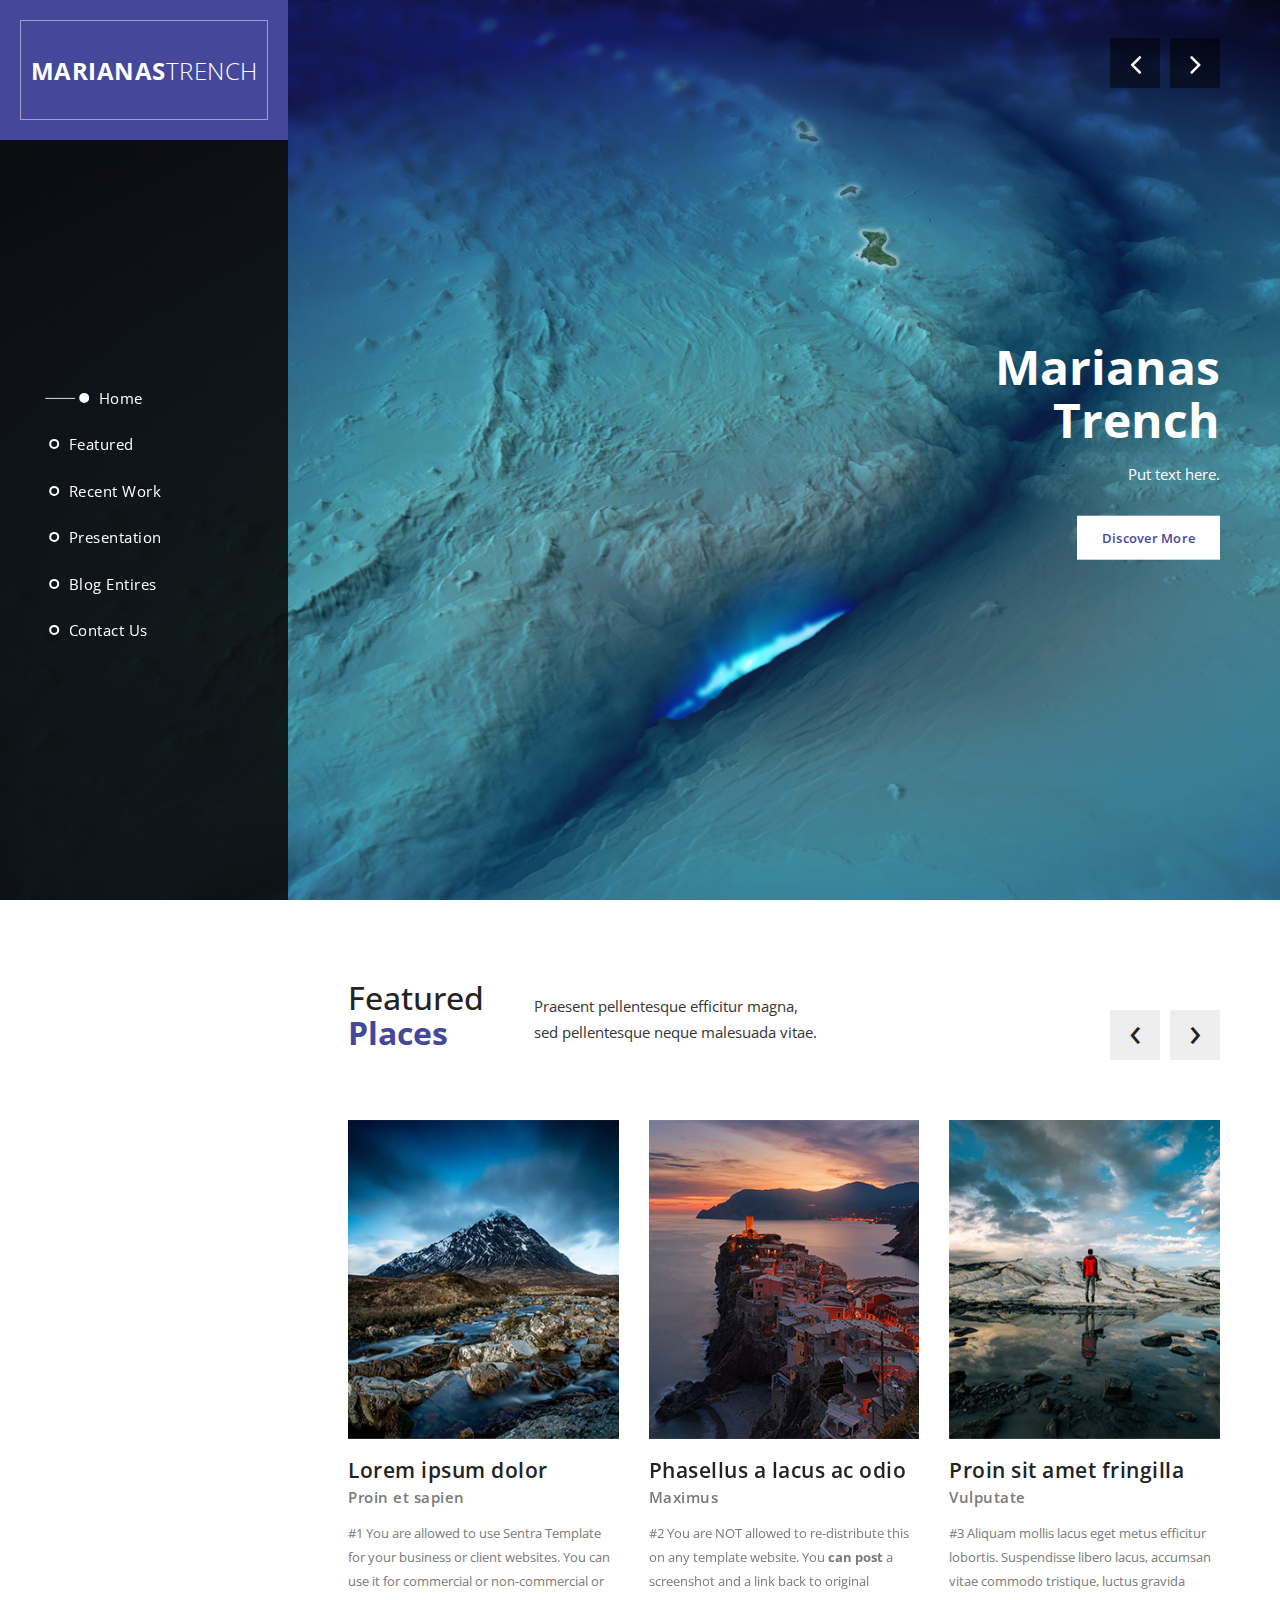
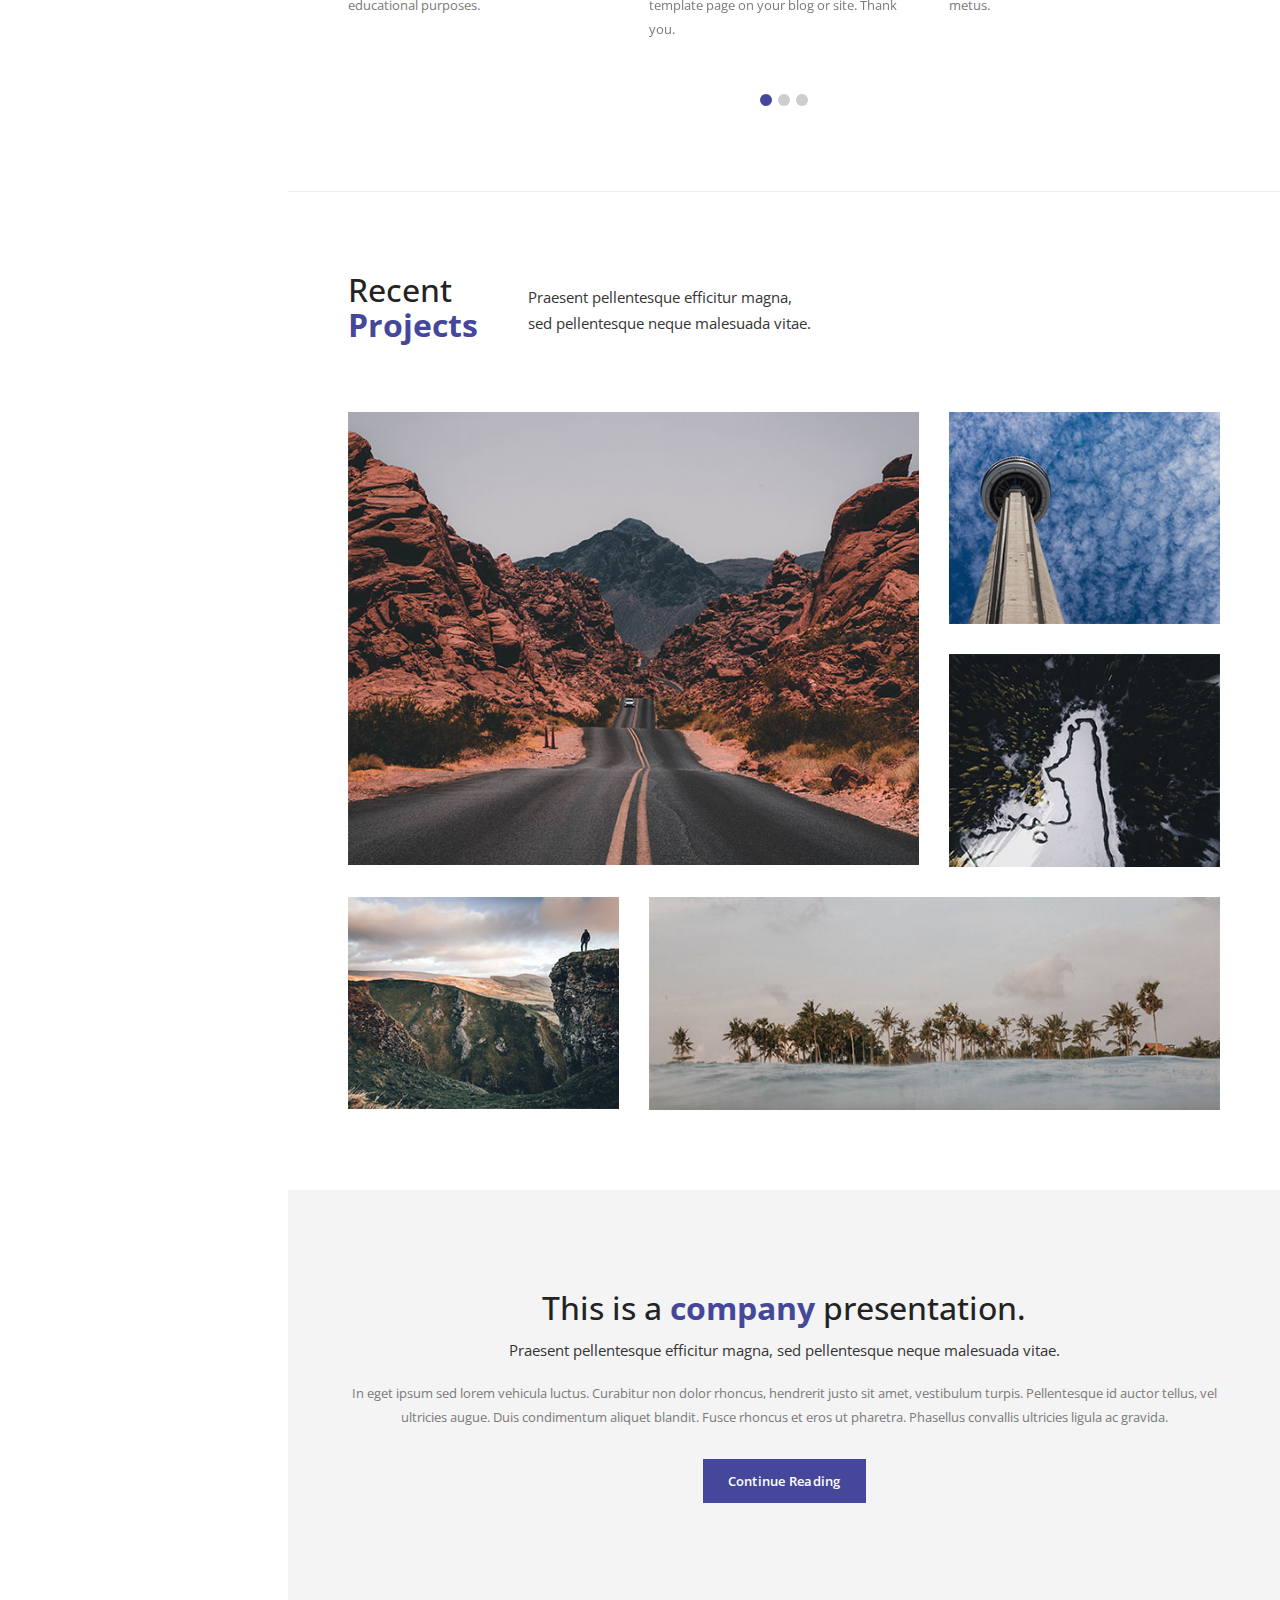
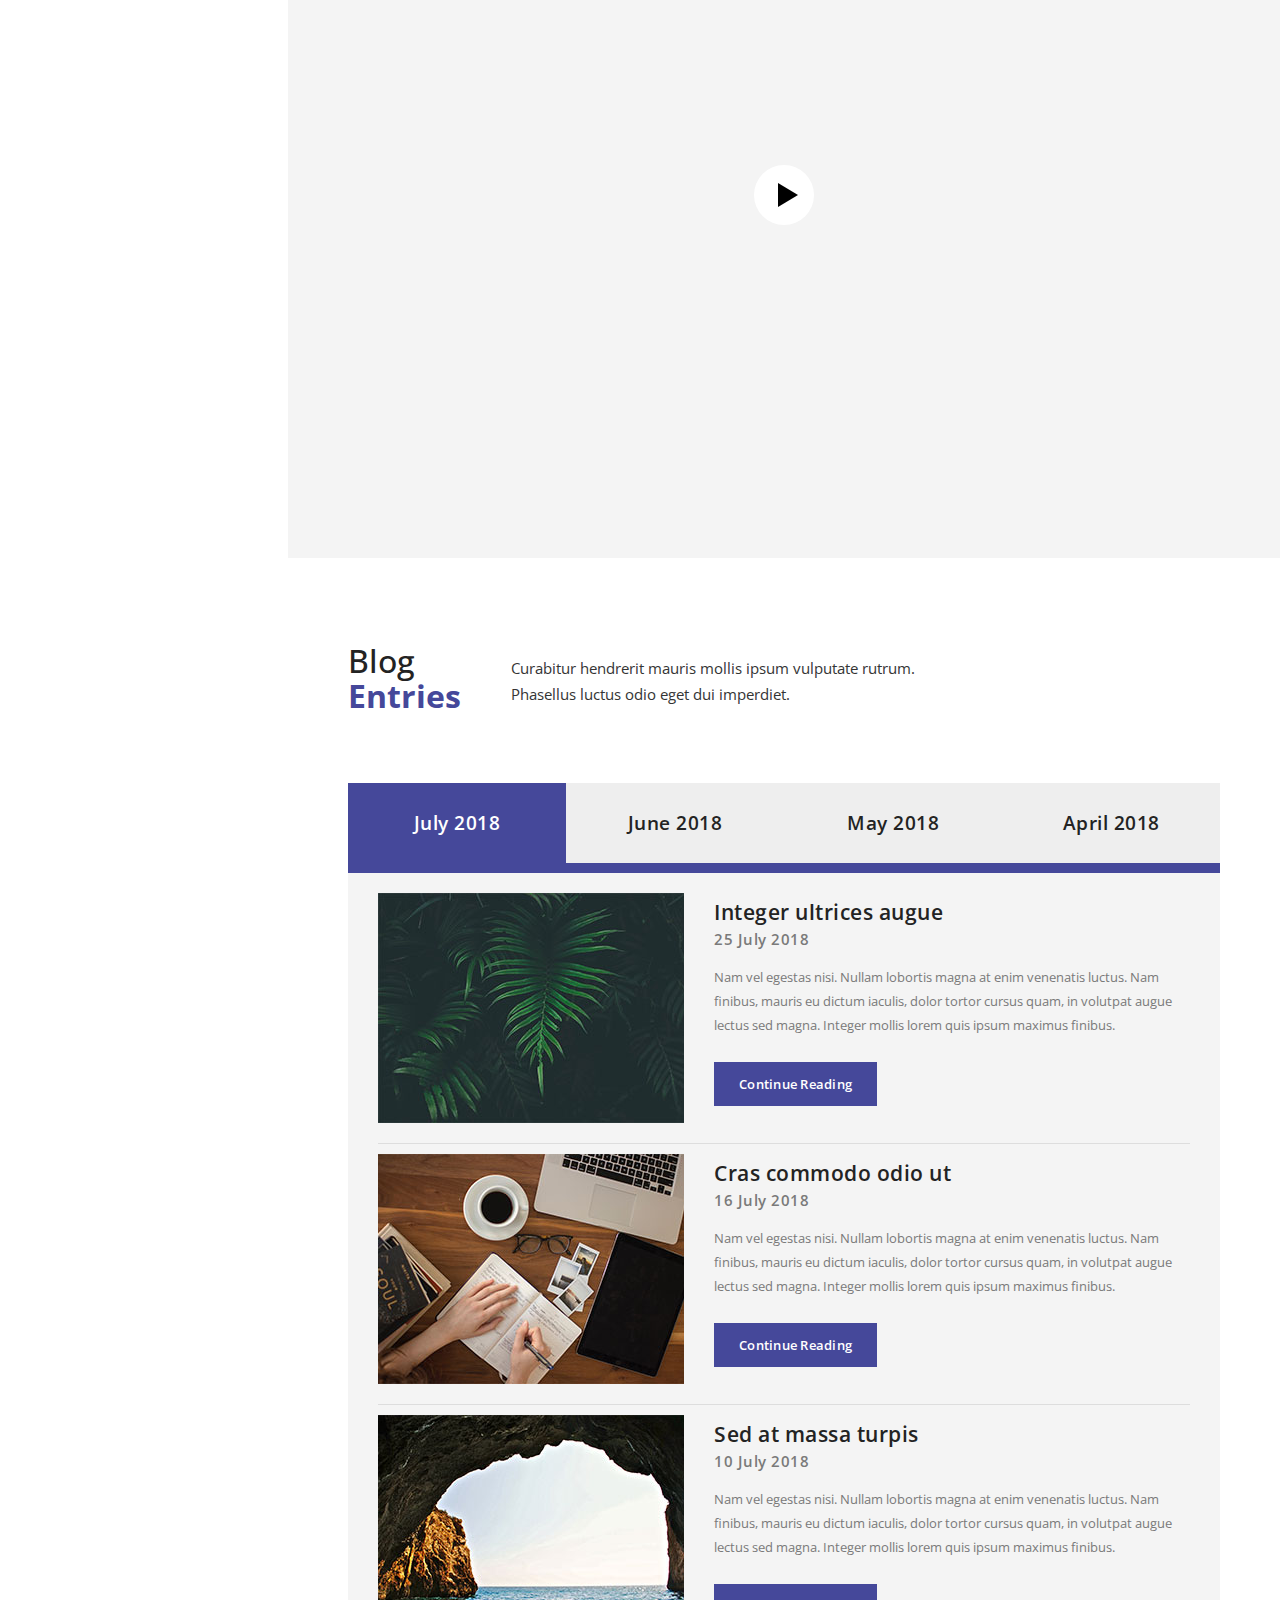
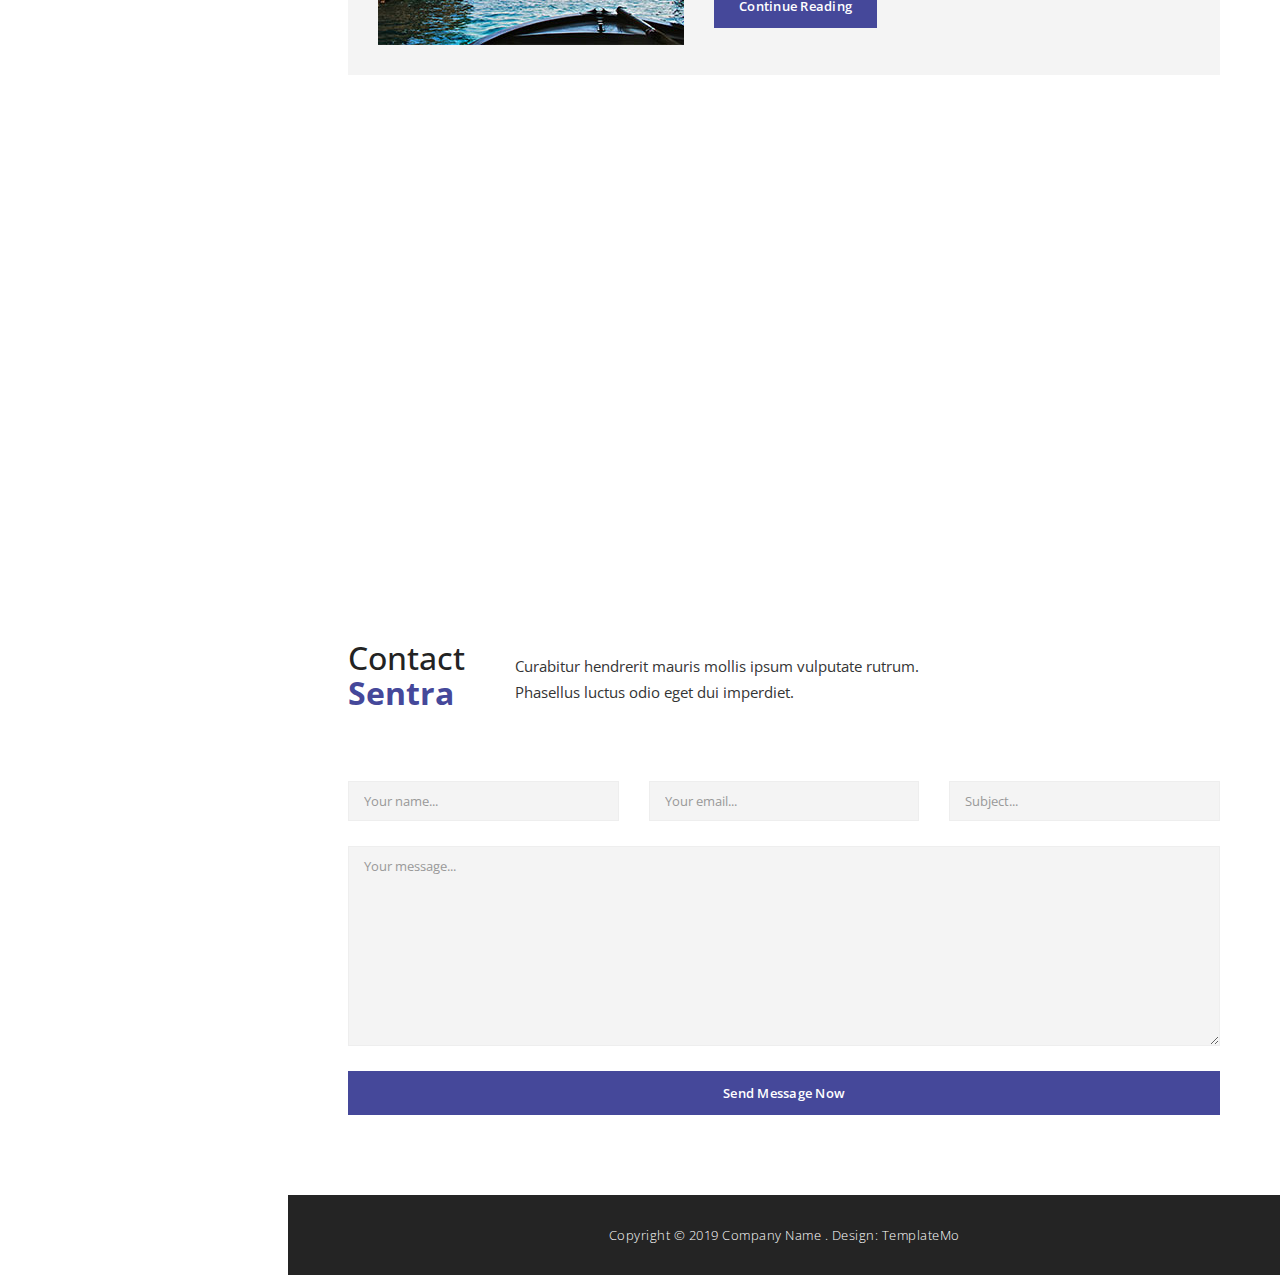
==== index.html @ 4434ff0a "remove social icons" ====
<!DOCTYPE html>
<html>
    <head>
        <meta charset="utf-8">
        <meta http-equiv="X-UA-Compatible" content="IE=edge,chrome=1">
        <title>Marianas Trench</title>
        
<!-- 

Sentra Template

https://templatemo.com/tm-518-sentra

-->
        <meta name="description" content="">
        <meta name="viewport" content="width=device-width, initial-scale=1">
        <link rel="apple-touch-icon" href="apple-touch-icon.png">

        <link rel="stylesheet" href="css/bootstrap.min.css">
        <link rel="stylesheet" href="css/bootstrap-theme.min.css">
        <link rel="stylesheet" href="css/fontAwesome.css">
        <link rel="stylesheet" href="css/light-box.css">
        <link rel="stylesheet" href="css/owl-carousel.css">
        <link rel="stylesheet" href="css/templatemo-style.css">

        <link href="https://fonts.googleapis.com/css?family=Open+Sans:300,400,600,700,800" rel="stylesheet">

        <script src="js/vendor/modernizr-2.8.3-respond-1.4.2.min.js"></script>
    </head>

<body>



        <header class="nav-down responsive-nav hidden-lg hidden-md">
            <button type="button" id="nav-toggle" class="navbar-toggle" data-toggle="collapse" data-target="#main-nav">
                <span class="sr-only">Toggle navigation</span>
                <span class="icon-bar"></span>
                <span class="icon-bar"></span>
                <span class="icon-bar"></span>
            </button>
            <!--/.navbar-header-->
            <div id="main-nav" class="collapse navbar-collapse">
                <nav>
                    <ul class="nav navbar-nav">
                        <li><a href="#top">Home</a></li>
                        <!-- <li><a href="#featured">Featured</a></li>
                        <li><a href="#projects">Recent Projects</a></li>
                        <li><a href="#video">Presentation</a></li>
                        <li><a href="#blog">Blog Entries</a></li>
                        <li><a href="#contact">Contact Us</a></li> -->
                    </ul>
                </nav>
            </div>
        </header>

        <div class="sidebar-navigation hidde-sm hidden-xs">
            <div class="logo">
                <a href="#">Marianas<em>Trench</em></a>
            </div>
            <nav>
                <ul>
                    <li>
                        <a href="#top">
                            <span class="rect"></span>
                            <span class="circle"></span>
                            Home
                        </a>
                    </li>
                    <li>
                        <a href="#featured">
                            <span class="rect"></span>
                            <span class="circle"></span>
                            Featured
                        </a>
                    </li>
                    <li>
                        <a href="#projects">
                            <span class="rect"></span>
                            <span class="circle"></span>
                            Recent Work
                        </a>
                    </li>
                    <li>
                        <a href="#video">
                            <span class="rect"></span>
                            <span class="circle"></span>
                            Presentation
                        </a>
                    </li>
                    <li>
                        <a href="#blog">
                            <span class="rect"></span>
                            <span class="circle"></span>
                            Blog Entires
                        </a>
                    </li>
                    <li>
                        <a href="#contact">
                            <span class="rect"></span>
                            <span class="circle"></span>
                            Contact Us
                        </a>
                    </li>
                </ul>
            </nav>
            <!--<ul class="social-icons">
                <li><a href="#"><i class="fa fa-facebook"></i></a></li>
                <li><a href="#"><i class="fa fa-twitter"></i></a></li>
                <li><a href="#"><i class="fa fa-linkedin"></i></a></li>
                <li><a href="#"><i class="fa fa-rss"></i></a></li>
                <li><a href="#"><i class="fa fa-behance"></i></a></li>
            </ul>-->
        </div>

        <div class="slider">
            <div class="Modern-Slider content-section" id="top">
                <!-- Item -->
                <div class="item item-1">
                    <div class="img-fill">
                    <div class="image"></div>
                    <div class="info">
                        <div>
                          <h1>Marianas<br>Trench</h1>
                          <p>Put text here.</p>
                          <div class="white-button button">
                              <a href="#featured">Discover More</a>
                          </div>
                        </div>
                        </div>
                    </div>
                </div>
                <!-- // Item -->
                <!-- Item -->
                <div class="item item-2">
                    <div class="img-fill">
                        <div class="image"></div>
                        <div class="info">
                        <div>
                            <h1>Marianas<br>Trench</h1>
                            <p>Put text here.</p>
                          
                          <div class="white-button button">
                              <a href="#featured">Discover More</a>
                          </div>
                        </div>
                        </div>
                    </div>
                </div>
                <!-- // Item -->
                <!-- Item -->
                <div class="item item-3">
                    <div class="img-fill">
                        <div class="image"></div>
                        <div class="info">
                        <div>
                          <h1>Suspendisse suscipit<br>nulla sed</h1>
                          <p>Vestibulum ante ipsum primis in faucibus orci luctus et ultrices <br>posuere cubilia Curae; Sed at massa turpis.</p>
                          
                          <div class="white-button button">
                              <a href="#featured">Learn More</a>
                          </div>
                        </div>
                        </div>
                    </div>
                </div>
                <!-- // Item -->
            </div>
        </div>


        <div class="page-content">
            <section id="featured" class="content-section">
                <div class="section-heading">
                    <h1>Featured<br><em>Places</em></h1>
                    <p>Praesent pellentesque efficitur magna, 
                    <br>sed pellentesque neque malesuada vitae.</p>
                </div>
                <div class="section-content">
                    <div class="owl-carousel owl-theme">
                        <div class="item">
                            <div class="image">
                                <img src="img/featured_1.jpg" alt="">
                                <div class="featured-button button">
                                    <a href="#projects">Continue Reading</a>
                                </div>
                            </div>
                            <div class="text-content">
                                <h4>Lorem ipsum dolor</h4>
                                <span>Proin et sapien</span>
                                <p>#1 You are allowed to use Sentra Template for your business or client websites. You can use it for commercial or non-commercial or educational purposes.</p>
                            </div>
                        </div>
                        <div class="item">
                            <div class="image">
                                <img src="img/featured_2.jpg" alt="">
                                <div class="featured-button button">
                                    <a href="#projects">Continue Reading</a>
                                </div>
                            </div>
                            <div class="text-content">
                                <h4>Phasellus a lacus ac odio</h4>
                                <span>Maximus</span>
                                <p>#2 You are NOT allowed to re-distribute this on any template website. You <strong>can post</strong> a screenshot and a link back to original template page on your blog or site. Thank you.</p>
                            </div>
                        </div>
                        <div class="item">
                            <div class="image">
                                <img src="img/featured_3.jpg" alt="">
                                <div class="featured-button button">
                                    <a href="#projects">Continue Reading</a>
                                </div>
                            </div>
                            <div class="text-content">
                                <h4>Proin sit amet fringilla</h4>
                                <span>Vulputate</span>
                                <p>#3 Aliquam mollis lacus eget metus efficitur lobortis. Suspendisse libero lacus, accumsan vitae commodo tristique, luctus gravida metus.</p>
                            </div>
                        </div>
                        <div class="item">
                            <div class="image">
                                <img src="img/featured_2.jpg" alt="">
                                <div class="featured-button button">
                                    <a href="#projects">Continue Reading</a>
                                </div>
                            </div>
                            <div class="text-content">
                                <h4>In volutpat augue lectus</h4>
                                <span>Elementum</span>
                                <p>#4 Aliquam mollis lacus eget metus efficitur lobortis. Suspendisse libero lacus, accumsan vitae commodo tristique, luctus gravida metus.</p>
                            </div>
                        </div>
                        <div class="item">
                            <div class="image">
                                <img src="img/featured_1.jpg" alt="">
                                <div class="featured-button button">
                                    <a href="#projects">Continue Reading</a>
                                </div>
                            </div>
                            <div class="text-content">
                                <h4>Cras commodo odio</h4>
                                <span>Aliquam</span>
                                <p>#5 Mauris lacinia pretium libero, ut tincidunt lacus molestie ornare. Phasellus a facilisis erat. Praesent eleifend nibh mauris, quis sodales lorem convallis pulvinar.</p>
                            </div>
                        </div>
                        <div class="item">
                            <div class="image">
                                <img src="img/featured_3.jpg" alt="">
                                <div class="featured-button button">
                                    <a href="#projects">Continue Reading</a>
                                </div>
                            </div>
                            <div class="text-content">
                                <h4>Sed at massa turpis</h4>
                                <span>Curabitur</span>
                                <p>#6 Vestibulum tincidunt ornare ligula vel molestie. Curabitur hendrerit mauris mollis ipsum vulputate rutrum. Phasellus luctus odio eget dui imperdiet.</p>
                            </div>
                        </div>
                        <div class="item">
                            <div class="image">
                                <img src="img/featured_2.jpg" alt="">
                                <div class="featured-button button">
                                    <a href="#projects">Continue Reading</a>
                                </div>
                            </div>
                            <div class="text-content">
                                <h4>Aliquam mollis lacus</h4>
                                <span>Suspendisse</span>
                                <p>#7 Suspendisse suscipit nulla sed nisl fermentum, auctor suscipit nunc rhoncus. Proin faucibus metus diam, nec hendrerit purus pharetra in.</p>
                            </div>
                        </div>
                        <div class="item">
                            <div class="image">
                                <img src="img/featured_1.jpg" alt="">
                                <div class="featured-button button">
                                    <a href="#projects">Continue Reading</a>
                                </div>
                            </div>
                            <div class="text-content">
                                <h4>Mauris lacinia pretium</h4>
                                <span>Vestibulum</span>
                                <p>#8 Suspendisse suscipit nulla sed nisl fermentum, auctor suscipit nunc rhoncus. Proin faucibus metus diam, nec hendrerit purus pharetra in.</p>
                            </div>
                        </div>
                        <div class="item">
                            <div class="image">
                                <img src="img/featured_3.jpg" alt="">
                                <div class="featured-button button">
                                    <a href="#projects">Continue Reading</a>
                                </div>
                            </div>
                            <div class="text-content">
                                <h4>Proin sit amet fringilla erat</h4>
                                <span>Convallis</span>
                                <p>#9 Suspendisse suscipit nulla sed nisl fermentum, auctor suscipit nunc rhoncus. Proin faucibus metus diam, nec hendrerit purus pharetra in.</p>
                            </div>
                        </div>
                    </div>
                </div>
            </section>
            <section id="projects" class="content-section">
                <div class="section-heading">
                    <h1>Recent<br><em>Projects</em></h1>
                    <p>Praesent pellentesque efficitur magna, 
                    <br>sed pellentesque neque malesuada vitae.</p>
                </div>
                <div class="section-content">
                    <div class="masonry">
                        <div class="row">
                            <div class="item">
                                <div class="col-md-8">
                                    <a href="img/portfolio_big_1.jpg" data-lightbox="image"><img src="img/portfolio_1.jpg" alt="image 1"></a>
                                </div>
                            </div>
                            <div class="item second-item">
                                <div class="col-md-4">
                                    <a href="img/portfolio_big_2.jpg" data-lightbox="image"><img src="img/portfolio_2.jpg" alt="image 2"></a>
                                </div>
                            </div>
                            <div class="item">
                                <div class="col-md-4">
                                    <a href="img/portfolio_big_3.jpg" data-lightbox="image"><img src="img/portfolio_3.jpg" alt="image 3"></a>
                                </div>
                            </div>
                            <div class="item">
                                <div class="col-md-4">
                                    <a href="img/portfolio_big_4.jpg" data-lightbox="image"><img src="img/portfolio_4.jpg" alt="image 4"></a>
                                </div>
                            </div>
                            <div class="item">
                                <div class="col-md-8">
                                    <a href="img/portfolio_big_5.jpg" data-lightbox="image"><img src="img/portfolio_5.jpg" alt="image 5"></a>
                                </div>
                            </div>
                        </div>
                    </div>
                </div>            
            </section>
            <section id="video" class="content-section">
                <div class="row">
                    <div class="col-md-12">
                        <div class="section-heading">
                            <h1>This is a <em>company</em> presentation.</h1>
                            <p>Praesent pellentesque efficitur magna, sed pellentesque neque malesuada vitae.</p>
                        </div>
                        <div class="text-content">
                            <p>In eget ipsum sed lorem vehicula luctus. Curabitur non dolor rhoncus, hendrerit justo sit amet, vestibulum turpis. Pellentesque id auctor tellus, vel ultricies augue. Duis condimentum aliquet blandit. Fusce rhoncus et eros ut pharetra. Phasellus convallis ultricies ligula ac gravida.</p>
                        </div>
                        <div class="accent-button button">
                            <a href="#blog">Continue Reading</a>
                        </div>
                    </div>
                    <div class="col-md-12">
                        <div class="box-video">
                            <div class="bg-video" style="background-image: url(https://unsplash.imgix.net/photo-1425036458755-dc303a604201?fit=crop&fm=jpg&q=75&w=1000);">
                                <div class="bt-play">Play</div>
                            </div>
                            <div class="video-container">
                                <iframe width="100%" height="520" src="https://www.youtube.com/embed/j-_7Ub-Zkow?rel=0&amp;showinfo=0" frameborder="0" allowfullscreen="allowfullscreen"></iframe>
                            </div>
                        </div>
                    </div>
                </div>
            </section>
            <section id="blog" class="content-section">
                <div class="section-heading">
                    <h1>Blog<br><em>Entries</em></h1>
                    <p>Curabitur hendrerit mauris mollis ipsum vulputate rutrum. 
                    <br>Phasellus luctus odio eget dui imperdiet.</p>
                </div>
                <div class="section-content">
                    <div class="tabs-content">
                        <div class="wrapper">
                            <ul class="tabs clearfix" data-tabgroup="first-tab-group">
                              <li><a href="#tab1" class="active">July 2018</a></li>
                              <li><a href="#tab2">June 2018</a></li>
                              <li><a href="#tab3">May 2018</a></li>
                              <li><a href="#tab4">April 2018</a></li>
                            </ul>
                            <section id="first-tab-group" class="tabgroup">
                                <div id="tab1">
                                    <ul>
                                        <li>
                                            <div class="item">
                                                <img src="img/blog_1.jpg" alt="">
                                                <div class="text-content">
                                                    <h4>Integer ultrices augue</h4>
                                                    <span>25 July 2018</span>
                                                    <p>Nam vel egestas nisi. Nullam lobortis magna at enim venenatis luctus. Nam finibus, mauris eu dictum iaculis, dolor tortor cursus quam, in volutpat augue lectus sed magna. Integer mollis lorem quis ipsum maximus finibus.</p>
                                                    
                                                    <div class="accent-button button">
                                                        <a href="#contact">Continue Reading</a>
                                                    </div>
                                                </div>
                                            </div>
                                        </li>
                                        <li>
                                            <div class="item">
                                                <img src="img/blog_2.jpg" alt="">
                                                <div class="text-content">
                                                    <h4>Cras commodo odio ut</h4>
                                                    <span>16 July 2018</span>
                                                    <p>Nam vel egestas nisi. Nullam lobortis magna at enim venenatis luctus. Nam finibus, mauris eu dictum iaculis, dolor tortor cursus quam, in volutpat augue lectus sed magna. Integer mollis lorem quis ipsum maximus finibus.</p>
                                                    
                                                    <div class="accent-button button">
                                                        <a href="#contact">Continue Reading</a>
                                                    </div>
                                                </div>
                                            </div>
                                        </li>
                                        <li>
                                            <div class="item">
                                                <img src="img/blog_3.jpg" alt="">
                                                <div class="text-content">
                                                    <h4>Sed at massa turpis</h4>
                                                    <span>10 July 2018</span>
                                                    <p>Nam vel egestas nisi. Nullam lobortis magna at enim venenatis luctus. Nam finibus, mauris eu dictum iaculis, dolor tortor cursus quam, in volutpat augue lectus sed magna. Integer mollis lorem quis ipsum maximus finibus.</p>
                                                    
                                                    <div class="accent-button button">
                                                        <a href="#contact">Continue Reading</a>
                                                    </div>
                                                </div>
                                            </div>
                                        </li>
                                    </ul>
                                </div>
                                <div id="tab2">
                                    <ul>
                                        <li>
                                            <div class="item">
                                                <img src="img/blog_3.jpg" alt="">
                                                <div class="text-content">
                                                    <h4>Sed at massa turpis</h4>
                                                    <span>30 June 2018</span>
                                                    <p>Nam vel egestas nisi. Nullam lobortis magna at enim venenatis luctus. Nam finibus, mauris eu dictum iaculis, dolor tortor cursus quam, in volutpat augue lectus sed magna. Integer mollis lorem quis ipsum maximus finibus.</p>
                                                    
                                                    <div class="accent-button button">
                                                        <a href="#contact">Continue Reading</a>
                                                    </div>
                                                </div>
                                            </div>
                                        </li>
                                        <li>
                                            <div class="item">
                                                <img src="img/blog_1.jpg" alt="">
                                                <div class="text-content">
                                                    <h4>Lorem ipsum dolor sit</h4>
                                                    <span>24 June 2018</span>
                                                    <p>Nam vel egestas nisi. Nullam lobortis magna at enim venenatis luctus. Nam finibus, mauris eu dictum iaculis, dolor tortor cursus quam, in volutpat augue lectus sed magna. Integer mollis lorem quis ipsum maximus finibus.</p>
                                                    
                                                    <div class="accent-button button">
                                                        <a href="#contact">Continue Reading</a>
                                                    </div>
                                                </div>
                                            </div>
                                        </li>
                                        <li>
                                            <div class="item">
                                                <img src="img/blog_2.jpg" alt="">
                                                <div class="text-content">
                                                    <h4>Cras commodo odio ut</h4>
                                                    <span>12 June 2018</span>
                                                    <p>Nam vel egestas nisi. Nullam lobortis magna at enim venenatis luctus. Nam finibus, mauris eu dictum iaculis, dolor tortor cursus quam, in volutpat augue lectus sed magna. Integer mollis lorem quis ipsum maximus finibus.</p>
                                                    
                                                    <div class="accent-button button">
                                                        <a href="#contact">Continue Reading</a>
                                                    </div>
                                                </div>
                                            </div>
                                        </li>
                                    </ul>
                                </div>
                                <div id="tab3">
                                    <ul>
                                        <li>
                                            <div class="item">
                                                <img src="img/blog_2.jpg" alt="">
                                                <div class="text-content">
                                                    <h4>Cras commodo odio ut</h4>
                                                    <span>26 May 2018</span>
                                                    <p>Nam vel egestas nisi. Nullam lobortis magna at enim venenatis luctus. Nam finibus, mauris eu dictum iaculis, dolor tortor cursus quam, in volutpat augue lectus sed magna. Integer mollis lorem quis ipsum maximus finibus.</p>
                                                    
                                                    <div class="accent-button button">
                                                        <a href="#contact">Continue Reading</a>
                                                    </div>
                                                </div>
                                            </div>
                                        </li>
                                        <li>
                                            <div class="item">
                                                <img src="img/blog_1.jpg" alt="">
                                                <div class="text-content">
                                                    <h4>Lorem ipsum dolor sit</h4>
                                                    <span>22 May 2018</span>
                                                    <p>Nam vel egestas nisi. Nullam lobortis magna at enim venenatis luctus. Nam finibus, mauris eu dictum iaculis, dolor tortor cursus quam, in volutpat augue lectus sed magna. Integer mollis lorem quis ipsum maximus finibus.</p>
                                                    
                                                    <div class="accent-button button">
                                                        <a href="#contact">Continue Reading</a>
                                                    </div>
                                                </div>
                                            </div>
                                        </li>
                                        <li>
                                            <div class="item">
                                                <img src="img/blog_3.jpg" alt="">
                                                <div class="text-content">
                                                    <h4>Integer ultrices augue</h4>
                                                    <span>8 May 2018</span>
                                                    <p>Nam vel egestas nisi. Nullam lobortis magna at enim venenatis luctus. Nam finibus, mauris eu dictum iaculis, dolor tortor cursus quam, in volutpat augue lectus sed magna. Integer mollis lorem quis ipsum maximus finibus.</p>
                                                    
                                                    <div class="accent-button button">
                                                        <a href="#contact">Continue Reading</a>
                                                    </div>
                                                </div>
                                            </div>
                                        </li>
                                    </ul>
                                </div>
                                <div id="tab4">
                                    <ul>
                                        <li>
                                            <div class="item">
                                                <img src="img/blog_1.jpg" alt="">
                                                <div class="text-content">
                                                    <h4>Lorem ipsum dolor sit</h4>
                                                    <span>26 April 2018</span>
                                                    <p>Nam vel egestas nisi. Nullam lobortis magna at enim venenatis luctus. Nam finibus, mauris eu dictum iaculis, dolor tortor cursus quam, in volutpat augue lectus sed magna. Integer mollis lorem quis ipsum maximus finibus.</p>
                                                    
                                                    <div class="accent-button button">
                                                        <a href="#contact">Continue Reading</a>
                                                    </div>
                                                </div>
                                            </div>
                                        </li>                                
                                        <li>
                                            <div class="item">
                                                <img src="img/blog_3.jpg" alt="">
                                                <div class="text-content">
                                                    <h4>Integer ultrices augue eu</h4>
                                                    <span>24 April 2018</span>
                                                    <p>Nam vel egestas nisi. Nullam lobortis magna at enim venenatis luctus. Nam finibus, mauris eu dictum iaculis, dolor tortor cursus quam, in volutpat augue lectus sed magna. Integer mollis lorem quis ipsum maximus finibus.</p>
                                                    
                                                    <div class="accent-button button">
                                                        <a href="#contact">Continue Reading</a>
                                                    </div>
                                                </div>
                                            </div>
                                        </li>
                                        <li>
                                            <div class="item">
                                                <img src="img/blog_2.jpg" alt="">
                                                <div class="text-content">
                                                    <h4>Cras commodo odio ut</h4>
                                                    <span>20 April 2018</span>
                                                    <p>Nam vel egestas nisi. Nullam lobortis magna at enim venenatis luctus. Nam finibus, mauris eu dictum iaculis, dolor tortor cursus quam, in volutpat augue lectus sed magna. Integer mollis lorem quis ipsum maximus finibus.</p>
                                                    
                                                    <div class="accent-button button">
                                                        <a href="#contact">Continue Reading</a>
                                                    </div>
                                                </div>
                                            </div>
                                        </li>
                                    </ul>
                                </div>
                            </section> 
                        </div>
                    </div>
                </div>
            </section>
            <section id="contact" class="content-section">
                <div id="map">
                
                	<!-- How to change your own map point
                           1. Go to Google Maps
                           2. Click on your location point
                           3. Click "Share" and choose "Embed map" tab
                           4. Copy only URL and paste it within the src="" field below
                    -->
                    <iframe src="https://www.google.com/maps/embed?pb=!1m18!1m12!1m3!1d1197183.8373802372!2d-1.9415093691103689!3d6.781986417238027!2m3!1f0!2f0!3f0!3m2!1i1024!2i768!4f13.1!3m3!1m2!1s0xfdb96f349e85efd%3A0xb8d1e0b88af1f0f5!2sKumasi+Central+Market!5e0!3m2!1sen!2sth!4v1532967884907" width="100%" height="400px" frameborder="0" style="border:0" allowfullscreen></iframe>
                </div>
                <div id="contact-content">
                    <div class="section-heading">
                        <h1>Contact<br><em>Sentra</em></h1>
                        <p>Curabitur hendrerit mauris mollis ipsum vulputate rutrum. 
                        <br>Phasellus luctus odio eget dui imperdiet.</p>
                        
                    </div>
                    <div class="section-content">
                        <form id="contact" action="#" method="post">
                            <div class="row">
                                <div class="col-md-4">
                                  <fieldset>
                                    <input name="name" type="text" class="form-control" id="name" placeholder="Your name..." required="">
                                  </fieldset>
                                </div>
                                <div class="col-md-4">
                                  <fieldset>
                                    <input name="email" type="email" class="form-control" id="email" placeholder="Your email..." required="">
                                  </fieldset>
                                </div>
                                 <div class="col-md-4">
                                  <fieldset>
                                    <input name="subject" type="text" class="form-control" id="subject" placeholder="Subject..." required="">
                                  </fieldset>
                                </div>
                                <div class="col-md-12">
                                  <fieldset>
                                    <textarea name="message" rows="6" class="form-control" id="message" placeholder="Your message..." required=""></textarea>
                                  </fieldset>
                                </div>
                                <div class="col-md-12">
                                  <fieldset>
                                    <button type="submit" id="form-submit" class="btn">Send Message Now</button>
                                  </fieldset>
                                </div>
                            </div>
                        </form>
                    </div>
                </div>
            </section>
            <section class="footer">
                <p>Copyright &copy; 2019 Company Name 
                
                . Design: TemplateMo</p>
            </section>
        </div>

    <script src="https://ajax.googleapis.com/ajax/libs/jquery/1.11.2/jquery.min.js"></script>
    <script>window.jQuery || document.write('<script src="js/vendor/jquery-1.11.2.min.js"><\/script>')</script>

    <script src="js/vendor/bootstrap.min.js"></script>
    
    <script src="js/plugins.js"></script>
    <script src="js/main.js"></script>

    <script>
        // Hide Header on on scroll down
        var didScroll;
        var lastScrollTop = 0;
        var delta = 5;
        var navbarHeight = $('header').outerHeight();

        $(window).scroll(function(event){
            didScroll = true;
        });

        setInterval(function() {
            if (didScroll) {
                hasScrolled();
                didScroll = false;
            }
        }, 250);

        function hasScrolled() {
            var st = $(this).scrollTop();
            
            // Make sure they scroll more than delta
            if(Math.abs(lastScrollTop - st) <= delta)
                return;
            
            // If they scrolled down and are past the navbar, add class .nav-up.
            // This is necessary so you never see what is "behind" the navbar.
            if (st > lastScrollTop && st > navbarHeight){
                // Scroll Down
                $('header').removeClass('nav-down').addClass('nav-up');
            } else {
                // Scroll Up
                if(st + $(window).height() < $(document).height()) {
                    $('header').removeClass('nav-up').addClass('nav-down');
                }
            }
            
            lastScrollTop = st;
        }
    </script>

    <script src="http://ajax.googleapis.com/ajax/libs/jquery/1.10.2/jquery.min.js" type="text/javascript"></script>

</body>
</html>
---- css/light-box.css ----
/* LIGHT BOX */

body:after {
  content: url(../img/close.png) url(../img/loading.gif) url(../img/prev.png) url(../img/next.png);
  display: none;
}

body.lb-disable-scrolling {
  overflow: hidden;
}

.lightboxOverlay {
  position: absolute;
  top: 0;
  left: 0;
  z-index: 99999;
  background-color: black;
  filter: progid:DXImageTransform.Microsoft.Alpha(Opacity=80);
  opacity: 0.8;
  display: none;
}

.lightbox {
  position: absolute;
  margin-top: 0%;
  left: 0;
  width: 100%;
  z-index: 100000;
  text-align: center;
  line-height: 0;
  font-weight: normal;
}

.lightbox .lb-image {
  display: block;
  height: auto;
  max-width: inherit;
  max-height: none;
  border-radius: 5px;

  /* Image border */
  border: 10px solid white;
}

.lightbox a img {
  border: none;
}

.lb-outerContainer {
  position: relative;
  *zoom: 1;
  width: 250px;
  height: 250px;
  margin: 0 auto;
  border-radius: 4px;

  /* Background color behind image.
     This is visible during transitions. */
  background-color: white;
}

.lb-outerContainer:after {
  content: "";
  display: table;
  clear: both;
}

.lb-loader {
  position: absolute;
  top: 43%;
  left: 0;
  height: 25%;
  width: 100%;
  text-align: center;
  line-height: 0;
}

.lb-cancel {
  display: block;
  width: 32px;
  height: 32px;
  margin: 0 auto;
  background: url(../img/loading.gif) no-repeat;
}

.lb-nav {
  position: absolute;
  top: 0;
  left: 0;
  height: 100%;
  width: 100%;
  z-index: 10;
}

.lb-container > .nav {
  left: 0;
}

.lb-nav a {
  outline: none;
  background-image: url('[data-uri]');
}

.lb-prev, .lb-next {
  height: 100%;
  cursor: pointer;
  display: block;
}

.lb-nav a.lb-prev {
  width: 34%;
  left: 0;
  float: left;
  background: url(../img/prev.png) left 48% no-repeat;
  filter: progid:DXImageTransform.Microsoft.Alpha(Opacity=0);
  opacity: 0;
  -webkit-transition: opacity 0.6s;
  -moz-transition: opacity 0.6s;
  -o-transition: opacity 0.6s;
  transition: opacity 0.6s;
}

.lb-nav a.lb-prev:hover {
  filter: progid:DXImageTransform.Microsoft.Alpha(Opacity=100);
  opacity: 1;
}

.lb-nav a.lb-next {
  width: 64%;
  right: 0;
  float: right;
  background: url(../img/next.png) right 48% no-repeat;
  filter: progid:DXImageTransform.Microsoft.Alpha(Opacity=0);
  opacity: 0;
  -webkit-transition: opacity 0.6s;
  -moz-transition: opacity 0.6s;
  -o-transition: opacity 0.6s;
  transition: opacity 0.6s;
}

.lb-nav a.lb-next:hover {
  filter: progid:DXImageTransform.Microsoft.Alpha(Opacity=100);
  opacity: 1;
}

.lb-dataContainer {
  margin: 0 auto;
  padding-top: 5px;
  *zoom: 1;
  width: 100%;
  -moz-border-radius-bottomleft: 4px;
  -webkit-border-bottom-left-radius: 4px;
  border-bottom-left-radius: 4px;
  -moz-border-radius-bottomright: 4px;
  -webkit-border-bottom-right-radius: 4px;
  border-bottom-right-radius: 4px;
}

.lb-dataContainer:after {
  content: "";
  display: table;
  clear: both;
}

.lb-data {
  padding: 0 4px;
  color: #ccc;
}

.lb-data .lb-details {
  width: 85%;
  float: left;
  text-align: left;
  line-height: 1.1em;
}

.lb-data .lb-caption {
  font-size: 13px;
  font-weight: bold;
  line-height: 1em;
}

.lb-data .lb-caption a {
  color: #4ae;
}

.lb-data .lb-number {
  margin-top: 15px;
  display: block;
  clear: left;
  padding-bottom: 1em;
  font-size: 13px;
  color: #999999;
}

.lb-data .lb-close {
  display: block;
  float: right;
  width: 30px;
  height: 30px;
  background: url(../img/close.png) top right no-repeat;
  text-align: right;
  outline: none;
  filter: progid:DXImageTransform.Microsoft.Alpha(Opacity=70);
  opacity: 0.7;
  -webkit-transition: opacity 0.2s;
  -moz-transition: opacity 0.2s;
  -o-transition: opacity 0.2s;
  transition: opacity 0.2s;
}

.lb-data .lb-close:hover {
  cursor: pointer;
  filter: progid:DXImageTransform.Microsoft.Alpha(Opacity=100);
  opacity: 1;
}
---- css/owl-carousel.css ----
/**
 * Owl Carousel v2.3.1
 * Copyright 2013-2018 David Deutsch
 * Licensed under: SEE LICENSE IN https://github.com/OwlCarousel2/OwlCarousel2/blob/master/LICENSE
 */
/*
 *  Owl Carousel - Core
 */
.owl-carousel {
  display: none;
  width: 100%;
  -webkit-tap-highlight-color: transparent;
  /* position relative and z-index fix webkit rendering fonts issue */
  position: relative;
  z-index: 1; }
  .owl-carousel .owl-stage {
    position: relative;
    -ms-touch-action: pan-Y;
    touch-action: manipulation;
    -moz-backface-visibility: hidden;
    /* fix firefox animation glitch */ }
  .owl-carousel .owl-stage:after {
    content: ".";
    display: block;
    clear: both;
    visibility: hidden;
    line-height: 0;
    height: 0; }
  .owl-carousel .owl-stage-outer {
    position: relative;
    overflow: hidden;
    /* fix for flashing background */
    -webkit-transform: translate3d(0px, 0px, 0px); }
  .owl-carousel .owl-wrapper,
  .owl-carousel .owl-item {
    -webkit-backface-visibility: hidden;
    -moz-backface-visibility: hidden;
    -ms-backface-visibility: hidden;
    -webkit-transform: translate3d(0, 0, 0);
    -moz-transform: translate3d(0, 0, 0);
    -ms-transform: translate3d(0, 0, 0); }
  .owl-carousel .owl-item {
    position: relative;
    min-height: 1px;
    float: left;
    -webkit-backface-visibility: hidden;
    -webkit-tap-highlight-color: transparent;
    -webkit-touch-callout: none; }
  .owl-carousel .owl-item img {
    display: block;
    width: 100%; }
  .owl-carousel .owl-nav.disabled,
  .owl-carousel .owl-dots.disabled {
    display: none; }
  .owl-carousel .owl-nav .owl-prev,
  .owl-carousel .owl-nav .owl-next,
  .owl-carousel .owl-dot {
    cursor: pointer;
    cursor: hand;
    -webkit-user-select: none;
    -khtml-user-select: none;
    -moz-user-select: none;
    -ms-user-select: none;
    user-select: none; }
  .owl-carousel .owl-nav button.owl-prev,
  .owl-carousel .owl-nav button.owl-next,
  .owl-carousel button.owl-dot {
    background: none;
    color: inherit;
    border: none;
    padding: 0 !important;
    font: inherit; }
  .owl-carousel.owl-loaded {
    display: block; }
  .owl-carousel.owl-loading {
    opacity: 0;
    display: block; }
  .owl-carousel.owl-hidden {
    opacity: 0; }
  .owl-carousel.owl-refresh .owl-item {
    visibility: hidden; }
  .owl-carousel.owl-drag .owl-item {
    -ms-touch-action: none;
        touch-action: none;
    -webkit-user-select: none;
    -moz-user-select: none;
    -ms-user-select: none;
    user-select: none; }
  .owl-carousel.owl-grab {
    cursor: move;
    cursor: grab; }
  .owl-carousel.owl-rtl {
    direction: rtl; }
  .owl-carousel.owl-rtl .owl-item {
    float: right; }

/* No Js */
.no-js .owl-carousel {
  display: block; }

/*
 *  Owl Carousel - Animate Plugin
 */
.owl-carousel .animated {
  animation-duration: 1000ms;
  animation-fill-mode: both; }

.owl-carousel .owl-animated-in {
  z-index: 0; }

.owl-carousel .owl-animated-out {
  z-index: 1; }

.owl-carousel .fadeOut {
  animation-name: fadeOut; }

@keyframes fadeOut {
  0% {
    opacity: 1; }
  100% {
    opacity: 0; } }

/*
 * 	Owl Carousel - Auto Height Plugin
 */
.owl-height {
  transition: height 500ms ease-in-out; }

/*
 * 	Owl Carousel - Lazy Load Plugin
 */
.owl-carousel .owl-item .owl-lazy {
  opacity: 0;
  transition: opacity 400ms ease; }

.owl-carousel .owl-item img.owl-lazy {
  transform-style: preserve-3d; }

/*
 * 	Owl Carousel - Video Plugin
 */
.owl-carousel .owl-video-wrapper {
  position: relative;
  height: 100%;
  background: #000; }

.owl-carousel .owl-video-play-icon {
  position: absolute;
  height: 80px;
  width: 80px;
  left: 50%;
  top: 50%;
  margin-left: -40px;
  margin-top: -40px;
  background: url("owl.video.play.png") no-repeat;
  cursor: pointer;
  z-index: 1;
  -webkit-backface-visibility: hidden;
  transition: transform 100ms ease; }

.owl-carousel .owl-video-play-icon:hover {
  -ms-transform: scale(1.3, 1.3);
      transform: scale(1.3, 1.3); }

.owl-carousel .owl-video-playing .owl-video-tn,
.owl-carousel .owl-video-playing .owl-video-play-icon {
  display: none; }

.owl-carousel .owl-video-tn {
  opacity: 0;
  height: 100%;
  background-position: center center;
  background-repeat: no-repeat;
  background-size: contain;
  transition: opacity 400ms ease; }

.owl-carousel .owl-video-frame {
  position: relative;
  z-index: 1;
  height: 100%;
  width: 100%; }
---- css/templatemo-style.css ----
/* 

Sentra Template

https://templatemo.com/tm-518-sentra

*/

body {
  font-family: 'Open Sans', sans-serif;
}

p {
  font-size: 13px;
  color: #7a7a7a;
  line-height: 24px;
}

.page-content {
  width: 77.5%;
  float: right;
}

.content-section {
  padding-top: 80px;
  position: relative;
  width: 100%;
  display: inline-block;
  height: auto;
  left: 50%;
  text-align: center;
  -webkit-transform: translateX(-50%);
  -moz-transform: translateX(-50%);
  -ms-transform: translateX(-50%);
  -o-transform: translateX(-50%);
  transform: translateX(-50%);
}

.section-heading {
  text-align: left;
  position: relative;
  margin-bottom: 60px;
}

.section-heading h1 {
  margin-top: 0px;
  font-size: 32px;
  color: #232323;
  display: inline-block;
  margin-right: 50px;
}

.section-heading em {
  font-style: normal;
  font-weight: 700;
  color: #45489a;
}

.section-heading p {
  display: inline-block;
  font-size: 15px;
  line-height: 26px;
  color: #343434;
  position: absolute;
  top: 12.5px;
}

.white-button a {
  font-size: 13px;
  font-weight: 600;
  color: #45489a;
  text-transform: capitalize;
  background-color: #fff;
  display: inline-block;
  height: 44px;
  line-height: 44px;
  padding: 0px 25px;
  letter-spacing: 0.25px;
  text-decoration: none;
  transition: all 0.3s;
}

.white-button a:hover {
  background-color: #45489a;
  color: #fff;
}

.accent-button a {
  font-size: 13px;
  font-weight: 600;
  color: #fff;
  text-transform: capitalize;
  background-color: #45489a;
  display: inline-block;
  height: 44px;
  line-height: 44px;
  padding: 0px 25px;
  letter-spacing: 0.25px;
  text-decoration: none;
  transition: all 0.3s;
}

.accent-button a:hover {
  background-color: #fff;
  color: #45489a;
}

header {
    position: fixed;
    top: 0;
    transition: top 0.3s ease-in-out;
    width: 100%;
}

.nav-up {
    top: -75px;
}

/* Responsive Navigation */

.responsive-nav {
  position: fixed;
  z-index: 10;
  width: 100%;
  height: 80px;
  background-color: rgba(250,250,250,.95);
  box-shadow: 0px 5px 15px rgba(0,0,0,0.2);
}

.navbar-toggle {
  position: absolute;
  top: 40%;
  left: 50%;
  display: inline-block;
  -webkit-transform: translateX(-50%) translateY(-50%);
  -moz-transform: translateX(-50%) translateY(-50%);
  -ms-transform: translateX(-50%) translateY(-50%);
  -o-transform: translateX(-50%) translateY(-50%);
  transform: translateX(-50%) translateY(-50%);
}

.navbar-nav {
  margin: 0;
  border: none;
}

#main-nav ul {
  text-align: center;
  background-color: rgba(0,0,0,0.9);
  margin-top: 59px;
  width: 100%;
}
#main-nav ul li {
  margin: 15px 0px;
}
#main-nav ul li:hover {
  background-color: transparent;
}
#main-nav ul li a {
  font-size: 15px;
  text-transform: capitalize;
  color: #fff;
  box-shadow: none;
  border: none;
}

#main-nav ul li a:hover {
  opacity: 0.5;
  background-color: transparent;
}

.navbar-toggle span {
  background-color: #232323;
}


/* Sidebar Style */

.sidebar-navigation {
  width: 22.5%;
  float: left;
  height: 100%;
  position: fixed;
  background-color: rgba(12,12,12,0.9);
  z-index: 10;
}

.sidebar-navigation .logo {
  position: absolute;
  width: 100%;
  height: 140px;
  line-height: 100px;
  background-color: #45489a;
  padding: 20px;
  text-align: center;
}

.sidebar-navigation .logo a {
  text-decoration: none;
  color: #fff;
  font-size: 24px;
  font-weight: 700;
  text-transform: uppercase;
  letter-spacing: 0.5px;
  height: 100px;
  width: 100%;
  display: inline-block;
  border: 1px solid rgba(250,250,250,0.5);
}

.sidebar-navigation .logo em {
  font-style: normal;
  font-weight: 300;
}

.sidebar-navigation nav {
  position: relative;
  top: 60%;
  left: 60%;
  -webkit-transform: translateX(-60%) translateY(-60%);
  -moz-transform: translateX(-60%) translateY(-60%);
  -ms-transform: translateX(-60%) translateY(-60%);
  -o-transform: translateX(-60%) translateY(-60%);
  transform: translateX(-60%) translateY(-60%);
}

.sidebar-navigation ul {
  margin-left: 45px;
  list-style: none;
  padding: 0;
}
.sidebar-navigation li{
  padding: 10px 0;
}
.sidebar-navigation span{
  display: inline-block;
  position:relative;
}
.sidebar-navigation nav a{
  display: inline-block;
  color: #fff;
  margin-top: 5px;
  text-decoration: none!important;
  font-size: 15px;
  letter-spacing: 0.5px;
  text-transform: capitalize;
}
.circle{
  margin-right: 5px;
  height: 10px;
  width: 10px;
  left: 0px;
  top: -1px;
  border-radius: 50%;
  background-color: transparent;
  border: 2px solid #fff;
  transition: all 0.3s;
}
.rect{
  height: 1px;
  width: 0px;
  left: 0;
  bottom: 5.5px;
  background-color: #fff;
  -webkit-transition: -webkit-transform 0.1s, width 0.6s;
  -moz-transition: -webkit-transform 0.1s, width 0.6s;
  transition: transform 0.1s, width 0.6s;
}
.sidebar-navigation nav a:focus {
  color: #fff;
}
.sidebar-navigation nav a:hover, nav .active-section {
  color: #fff;
}
.sidebar-navigation nav a:hover span, nav .active-section span{
  background-color: #ddd;
}
.sidebar-navigation nav .active-section .rect{
  width: 30px;
}
.sidebar-navigation nav .active-section .circle{
  background-color: #fff;
}

.sidebar-navigation .social-icons {
  position: absolute;
  width: 100%;  
  bottom: 10px;
  padding: 0;
  margin: 0;
  text-align: center;
}

.sidebar-navigation .social-icons li {
  display: inline-block;
  margin-right: 15px;
  margin-top: 0px;
  margin-bottom: 0px;
}
.sidebar-navigation .social-icons li:last-child {
  margin-right: 0px;
}

.sidebar-navigation .social-icons li a {
  font-size: 18px;
  color: #fff;
  transition: all 0.5s;
}

.sidebar-navigation .social-icons li a:hover {
  color: #45489a;
}


/* Slider Style */

.slider .content-section {
  padding-top: 0px;
  min-width: 100%;
  min-height: 100vh;
  width: 100%;
  height: 100vh;
  text-align: center;
}

.slider p a {
	color: #FFF;
}
.slider p a:hover {
	color: #FF0;
	text-decoration: none;
}

.Modern-Slider .info {
  text-align: right;
  position: absolute;
  z-index: 10;
  top: 50%;
  right: 60px;
  -webkit-transform: translateY(-50%);
  -moz-transform: translateY(-50%);
  -ms-transform: translateY(-50%);
  -o-transform: translateY(-50%);
  transform: translateY(-50%);
  display: inline-block;
}

.Modern-Slider .info h1 {
  margin-top: 0px;
  margin-bottom: 15px;
  font-size: 48px;
  color: #fff;
  font-weight: 700;
}

.Modern-Slider .info p {
  font-size: 15px;
  color: #fff;
}

.Modern-Slider .info .white-button {
  margin-top: 30px;
}

.Modern-Slider .info .white-button a:focus {
  outline: none;
}

.Modern-Slider .slick-dots {
  opacity: 0;
}

.Modern-Slider .NextArrow{
  outline: none;
  display: none;
  position:absolute;
  top:60px;
  right:60px;
  width:50px;
  height:50px;
  background:rgba(0,0,0,.50);
  border:0 none;
  margin-top:-22.5px;
  text-align:center;
  font:32px/50px FontAwesome;
  color:#FFF;
  z-index:5;
}

.Modern-Slider .NextArrow:before{content:'\f105';}

.Modern-Slider .PrevArrow{
  outline: none;
  position:absolute;
  top:60px;
  right: 120px;
  width:50px;
  height:50px;
  background:rgba(0,0,0,.50);
  border:0 none;
  margin-top:-22.5px;
  text-align:center;
  font:32px/50px FontAwesome;
  color:#FFF;
  z-index:5;
}

.Modern-Slider .item .image {
  width: 100%;
  height: 100vh;
  background-position: center center;
  background-size: cover;
  display: block;
}

.Modern-Slider .item-1 .image {
  background-image: url(../img/slide_1.jpg);
}

.Modern-Slider .item-2 .image {
  background-image: url(../img/slide_2.jpg);
}

.Modern-Slider .item-3 .image {
  background-image: url(../img/slide_3.jpg);
}

.Modern-Slider .PrevArrow:before{content:'\f104';}

.Modern-Slider .item .image {
  animation: zoomin 12s ease-in-out infinite alternate;
  -webkit-animation: zoomin 12s ease-in-out infinite alternate;
}

@keyframes zoomin {
    0% {-webkit-transform: scale(1);}
    100% {-webkit-transform: scale(1.2);}
}

.Modern-Slider {background:transparent;}

/* ==== Slick Slider Css Ruls === */
.slick-slider{position:relative;display:block;-webkit-user-select:none;-moz-user-select:none;-ms-user-select:none;user-select:none;-webkit-touch-callout:none;-khtml-user-select:none;-ms-touch-action:pan-y;touch-action:pan-y;-webkit-tap-highlight-color:transparent}
.slick-list{position:relative;display:block;overflow:hidden;margin:0;padding:0}
.slick-list:focus{outline:none}.slick-list.dragging{cursor:hand}
.slick-slider .slick-track,.slick-slider .slick-list{-webkit-transform:translate3d(0,0,0);-ms-transform:translate3d(0,0,0);transform:translate3d(0,0,0)}
.slick-track{position:relative;top:0;left:0;display:block}
.slick-track:before,.slick-track:after{display:table;content:''}.slick-track:after{clear:both}
.slick-loading .slick-track{visibility:hidden}
.slick-slide{display:none;float:left /* If RTL Make This Right */ ;height:100%;min-height:1px}
.slick-slide.dragging img{pointer-events:none}
.slick-initialized .slick-slide{display:block}
.slick-loading .slick-slide{visibility:hidden}
.slick-vertical .slick-slide{display:block;height:auto;border:1px solid transparent}


/* Featured Style */

#featured {
  padding-left: 60px;
  padding-right: 60px;
  padding-bottom: 80px;
  border-bottom: 1px solid #eee;
}

#featured .section-heading {
  margin-right: 20%;
}

#featured .content-section {
  display: inline-block;
  position: relative;
}

#featured .owl-dots {
  margin-top: 40px;
}

#featured .owl-dots .owl-dot span  {
  width: 12px;
  height: 12px;
  background-color: #cdcdcd!important;
  display: inline-block;
  border-radius: 50%;
  margin: 0 3px;
}

#featured .owl-dots .active span {
  background-color: #45489a!important;
}

#featured .owl-dots button {
  outline: none;
}

#featured .owl-nav {
  position: absolute;
  display: inline-block;
  top: -110px;
  right: 0;
}

#featured .owl-nav button:focus {
  outline: none;
}

#featured .owl-nav .owl-prev span {
  margin-right: 10px;
}

#featured .owl-nav .owl-next span, #featured .owl-nav .owl-prev span {
  outline: none;
  width: 50px;
  height: 50px;
  display: inline-block;
  text-align: center;
  line-height: 42px;
  background-color: #eee;
  color: #232323;
  font-size: 42px;
  transition: all 0.5s;
}

#featured .owl-nav span:hover {
  background-color: #45489a;
  color: #fff;
}

#featured .item {
  text-align: left;
  position: relative;
  z-index: 10;
}

#featured .item .image {
  position: relative;
}

#featured .item .image img {
  width: 100%;
  overflow: hidden;
}

#featured .item .image .featured-button a {
  font-size: 13px;
  font-weight: 600;
  color: #fff;
  text-align: center;
  text-transform: capitalize;
  background-color: rgba(69,72,154, 0.9);
  display: inline-block;
  height: 44px;
  line-height: 44px;
  width: 100%;
  letter-spacing: 0.25px;
  text-decoration: none;
  transition: all 0.5s;
  position: absolute;
  z-index: 9;
  bottom: -44px;
  opacity: 0;
}

#featured .item:hover .featured-button a {
  bottom: 0;
  opacity: 1;
}

#featured .item .text-content {
  padding-top: 20px;
  background-color: #fff;
  position: relative;
  z-index: 10;
}

#featured .item .text-content h4 {
  margin-top: 0px;
  margin-bottom: 5px;
  font-size: 21px;
  font-weight: 600;
  color: #232323;
  letter-spacing: 0.5px;
}

#featured .item .text-content span {
  display: inline-block;
  font-size: 15px;
  font-weight: 600;
  color: #7a7a7a;
  letter-spacing: 0.5px;
  margin-bottom: 12.5px;
}



/* Projects Style */

#projects {
  padding-left: 60px;
  padding-right: 60px;
  padding-bottom: 50px;
}

#projects .masonry {
  position: relative;
  width: 100%;
}

#projects .masonry .item img {
  transition: all 1s;
  width: 100%;
  overflow: hidden;
  margin-bottom: 30px;
}

#projects .masonry .item img:hover {
  opacity: 0.5;
}



/* Video Presentation Style */

#video {
  text-align: center;
  background-color: #f4f4f4;
  padding: 100px 60px;
}

#video .section-heading {
  margin-bottom: 30px;
  text-align: center;
}

#video .section-heading h1 {
  display: block;
  margin: 0px;
}

#video .section-heading p {
  position: relative;
  margin: 0px;
}

#video .accent-button {
  margin-top: 30px;
}

.box-video{
  width: 100%;
  position: relative;
  margin-top: 30px;
  cursor: pointer;
  overflow: hidden;
}

.box-video .bg-video{
  position: absolute;
  top: 0;
  left: 0;
  width: 100%;
  height: 100%;
  background-repeat: no-repeat;
  background-position: center;
  background-size: cover;
  z-index: 2;
}

.box-video .video-container{
  position: relative;
  margin: 0;
  z-index: 1;
}

.box-video .bt-play {
  position: absolute;
  top:50%;
  left:50%;
  margin:-30px 0 0 -30px;
  display: inline-block;
  width: 60px;
  height: 60px;
  background:#fff;
  border-radius: 50%;
  text-indent: -999em;
  cursor: pointer;
  z-index:2;
  -webkit-transition: all .3s ease-out;
  transition: all .3s ease-out;
}
.box-video .bt-play:after {
  content: '';
  position: absolute;
  left: 50%;
  top: 50%;
  height: 0;
  width: 0;
  margin: -12px 0 0 -6px;
  border: solid transparent;
  border-left-color: #000;
  border-width: 12px 20px;
  -webkit-transition: all .3s ease-out;
  transition: all .3s ease-out;
}
.box-video:hover .bt-play {
  transform: scale(1.1);
}

.box-video.open .bg-video{
  visibility: hidden;
  opacity: 0;
  -webkit-transition: all .6s .8s;
  transition: all .6s .8s;  
}
.box-video.open .video-container{
  opacity: 1;
  -webkit-transition: all .6s .8s;
  transition: all .6s .8s;
}




/* Blog Style */

#blog {
  padding-left: 60px;
  padding-right: 60px;
  padding-bottom: 80px;
}

#blog .tabs {
  list-style: none;
  margin: 0px;
  padding: 0px;
  height: 90px;
  width: 100%;
  background-color: #eee;
  border-bottom: 10px solid #45489a;
}

#blog .tabs li {
  display: inline-block;
  text-align: center;
  width: 25%;
  float: left;
  margin: 0;
  padding: 0;
}

#blog .tabs a {
  display: block;
  text-align: center;
  text-decoration: none;
  text-transform: capitalize;
  letter-spacing: 0.5px;
  color: #232323;
  font-size: 19px;
  line-height: 80px;
  font-weight: 600;
  transition: 0.5s;
}

#blog .tabs a:hover {
  color: #45489a;
}


#blog .tabs .active:hover {
  color: #fff;
}

#blog .tabs .active {
  background-color: #45489a;
  color: #fff;
}

.tabgroup {
  background-color: #f4f4f4;
  padding: 20px 30px;
}

.clearfix:after {
  content:"";
  display:table;
  clear:both;
}

#blog .tabgroup ul {
  padding: 0;
  margin: 0;
  list-style: none;
}

#blog .tabgroup ul li {
  display: inline-block;
  text-align: left;
  margin-bottom: 10px;
  padding-bottom: 20px;
  border-bottom: 1px solid #ddd;
}

#blog .tabgroup ul li:last-child {
  border-bottom: none;
  margin-bottom: 0px;
  padding-bottom: 10px;
}

#blog .tabgroup ul li img {
  float: left;
  margin-right: 30px;
  max-width: 100%;
  overflow: hidden;
}
#blog .tabgroup ul li .text-content {
  display: inline;
}

#blog .item .text-content h4 {
  padding-top: 7.5px;
  margin-top: 0px;
  margin-bottom: 5px;
  font-size: 21px;
  font-weight: 600;
  color: #232323;
  letter-spacing: 0.5px;
}

#blog .item .text-content span {
  display: inline-block;
  font-size: 15px;
  font-weight: 600;
  color: #7a7a7a;
  letter-spacing: 0.5px;
  margin-bottom: 15px;
}

#blog .item .text-content .accent-button {
  margin-top: 25px;
}




/* Contact Style */

#contact {
  padding-top: 0px;
}

#contact-content {
  padding: 80px 60px;
}

#contact input {
  border-radius: 0px;
  padding-left: 15px;
  font-size: 13px;
  color: #aaa;
  background-color: #f4f4f4;
  border: 1px solid #eee;
  outline: none;
  box-shadow: none;
  line-height: 40px;
  height: 40px;
  width: 100%;
  margin-bottom: 25px;
}

#contact textarea {
  border-radius: 0px;
  padding-left: 15px;
  padding-top: 10px;
  font-size: 13px;
  color: #aaa;
  background-color: #f4f4f4;
  border: 1px solid #eee;
  outline: none;
  box-shadow: none;
  height: 200px;
  max-height: 250px;
  width: 100%;
  max-width: 100%;
  margin-bottom: 25px;
}

#contact button {
  font-size: 13px;
  border-radius: 0px;
  font-weight: 600;
  color: #fff;
  text-transform: capitalize;
  background-color: #45489a;
  display: inline-block;
  height: 44px;
  line-height: 24px;
  outline: none;
  box-shadow: none;
  width: 100%;
  letter-spacing: 0.25px;
  text-decoration: none;
  transition: all 0.3s;
}

#contact button:hover {
  color: #232323;
  background-color: #f4f4f4;
}



/* Footer Style */

.footer {
  background-color: rgba(12,12,12,0.9);
  height: 80px;
  line-height: 80px;
  display: inline-block;
  text-align: center;
  width: 100%;
}

.footer p {
  margin-bottom: 0px;
  font-size: 13px;
  line-height: 80px;
  color: #fff;
  letter-spacing: 0.5px;
  font-weight: 300;
}

.footer p a {
  text-decoration: none;
  color: #fff;
  font-weight: 600;
}



/* Responsive Style */

@media (max-width: 992px) {

  .responsive-nav {
    display: none;
  }

  .sidebar-navigation .logo a {
    font-size: 18px;
  }

  .sidebar-navigation nav a {
    font-size: 13px;
  }

  .sidebar-navigation nav ul {
    margin-left: 30px;
  }

  .sidebar-navigation .social-icons li a {
    font-size: 15px;
  }

}


@media (max-width: 767px) {

  .responsive-nav {
    display: block;
    height: 60px;
  }

  .page-content {
    width: 100%;
  }

  .Modern-Slider .info {
    text-align: center;
    right: 0px;
    padding: 0px 30px;
  }

  .Modern-Slider .NextArrow{
    outline: none;
    display: none;
    position:absolute;
    top:120px;
    right: 50%;
    transform: translateX(50%);
    margin-right: -30px;
    width:50px;
    height:50px;
    background:rgba(0,0,0,.50);
    border:0 none;
    text-align:center;
    font:32px/50px FontAwesome;
    color:#FFF;
    z-index:5;
  }

  .Modern-Slider .NextArrow:before{content:'\f105';}

  .Modern-Slider .PrevArrow{
    outline: none;
    position:absolute;
    top:120px;
    left: 50%;
    transform: translateX(-50%);
    margin-left: -30px;
    width:50px;
    height:50px;
    background:rgba(0,0,0,.50);
    border:0 none;
    text-align:center;
    font:32px/50px FontAwesome;
    color:#FFF;
    z-index:5;
  }

  

}

@media (max-width: 690px) {

  .section-heading p {
    position: relative;
  }

  #featured {
    padding-left: 15px;
    padding-right: 15px;
  }

  #featured .owl-nav {
    position: absolute;
    display: inline-block;
    top: -220px;
    right: 0;
  }

  #projects {
    padding-left: 15px;
    padding-right: 15px;
  }

  #video {
    padding-left: 15px;
    padding-right: 15px;
  }

  #blog {
    padding-left: 15px;
    padding-right: 15px;
  }

  #blog .tabs a {
    font-size: 13px;
  }

  #blog .tabgroup ul li img {
    float: none;
    width: 100%;
    margin-bottom: 15px;
  }
  #blog .tabgroup ul li .text-content {
    display: block;
  }

  #contact-content {
    padding-left: 15px;
    padding-right: 15px;
  }

}
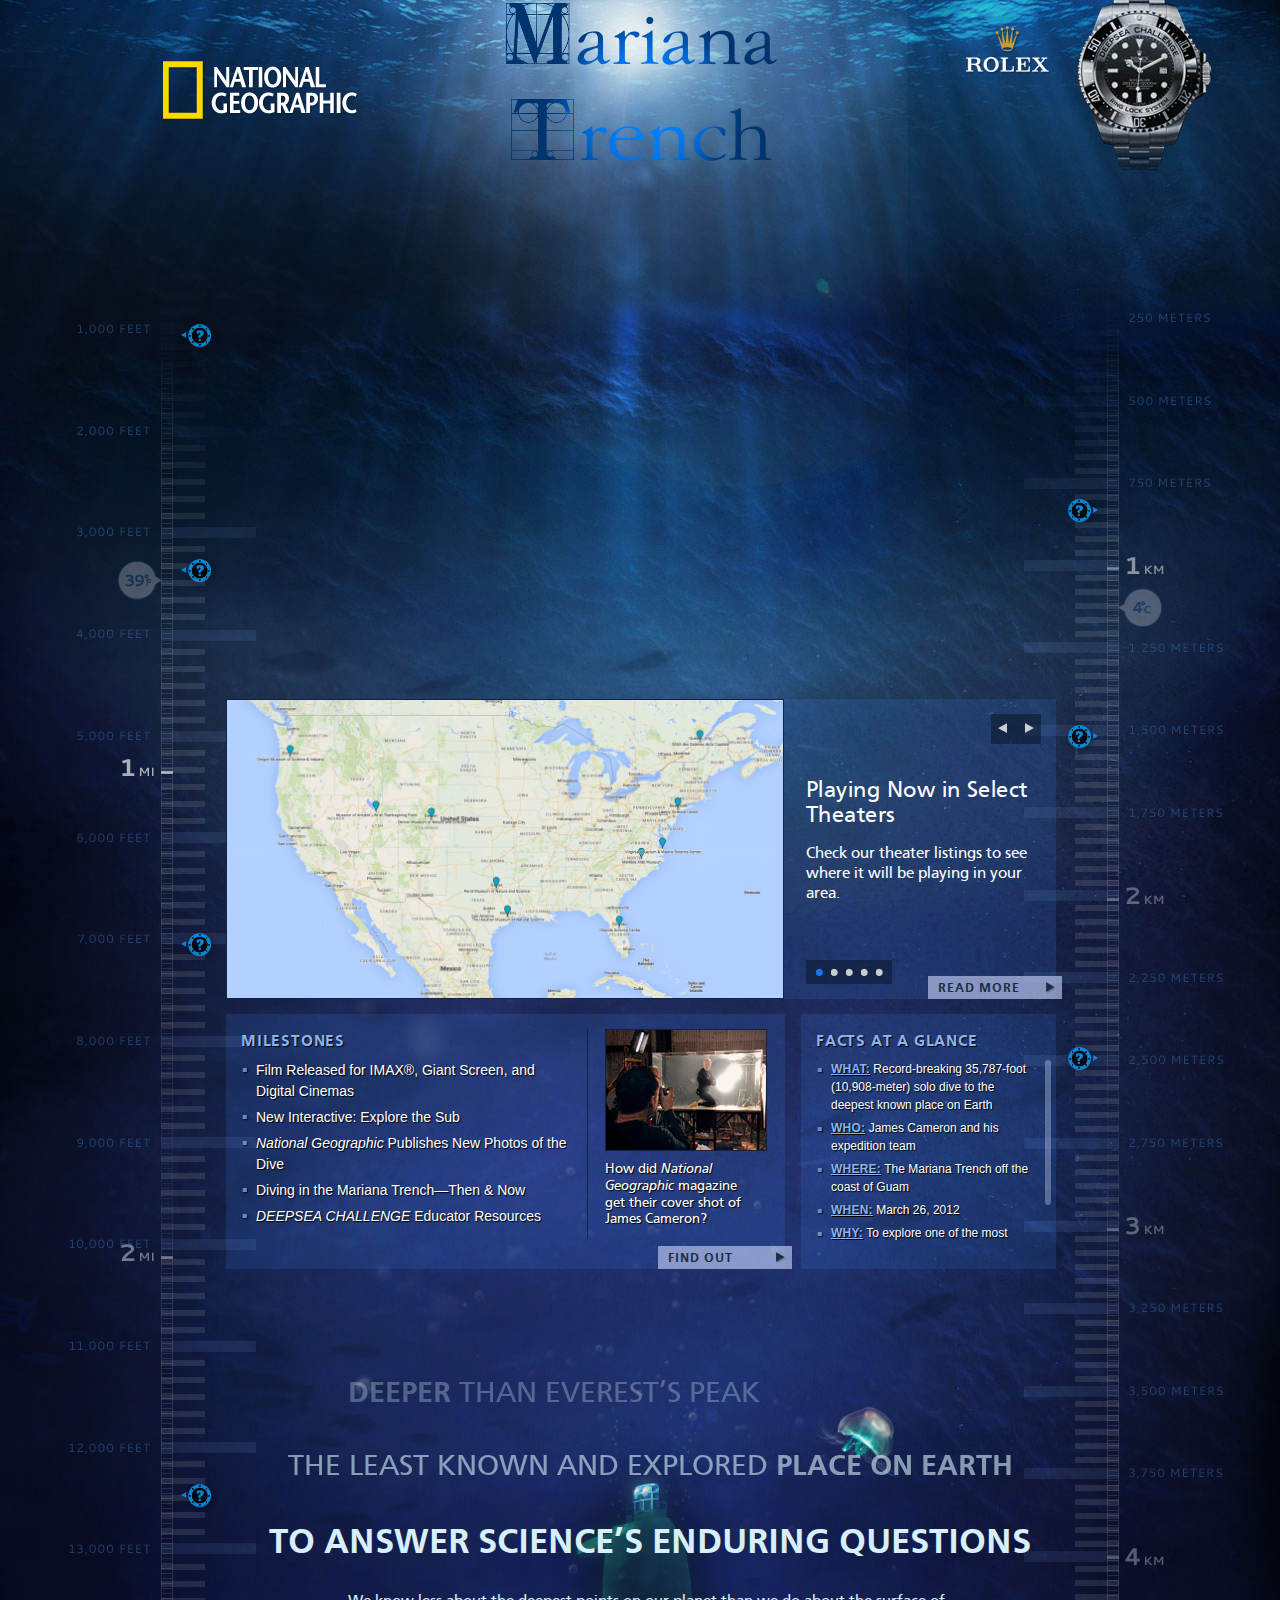
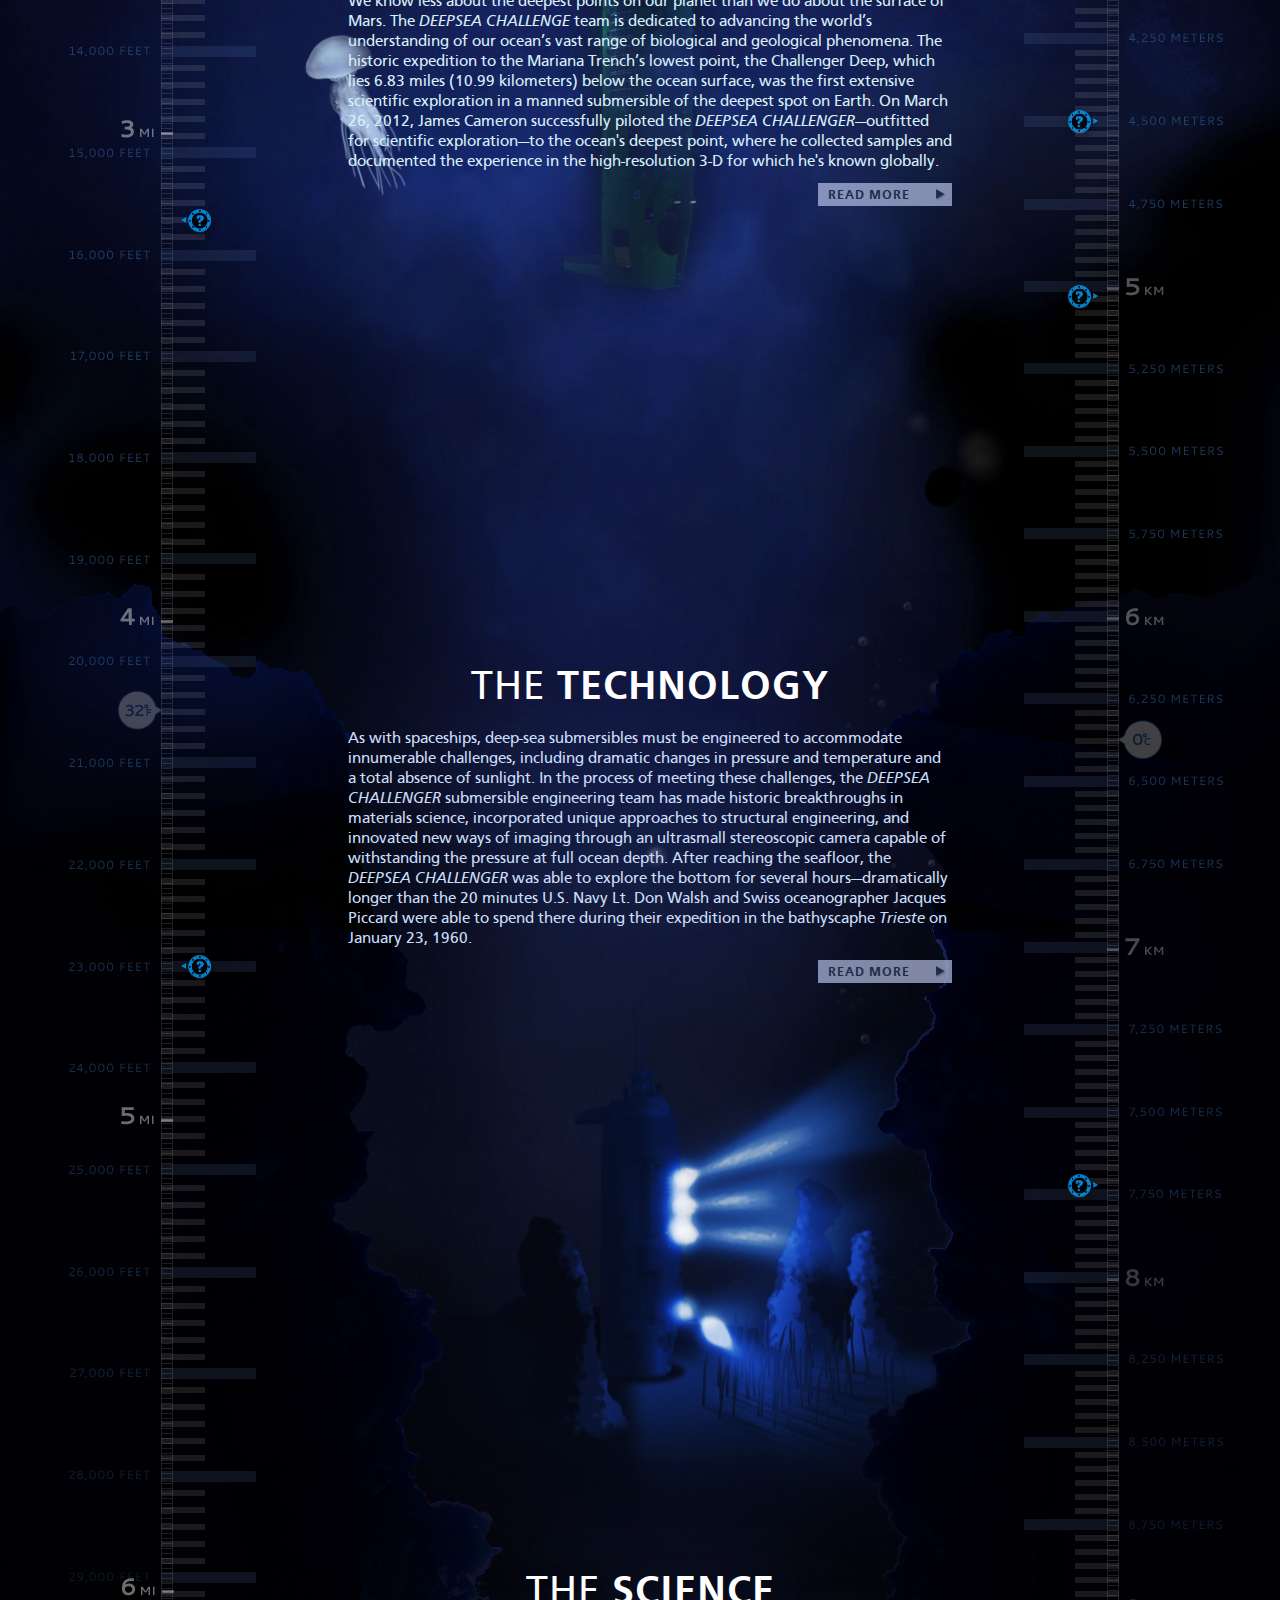
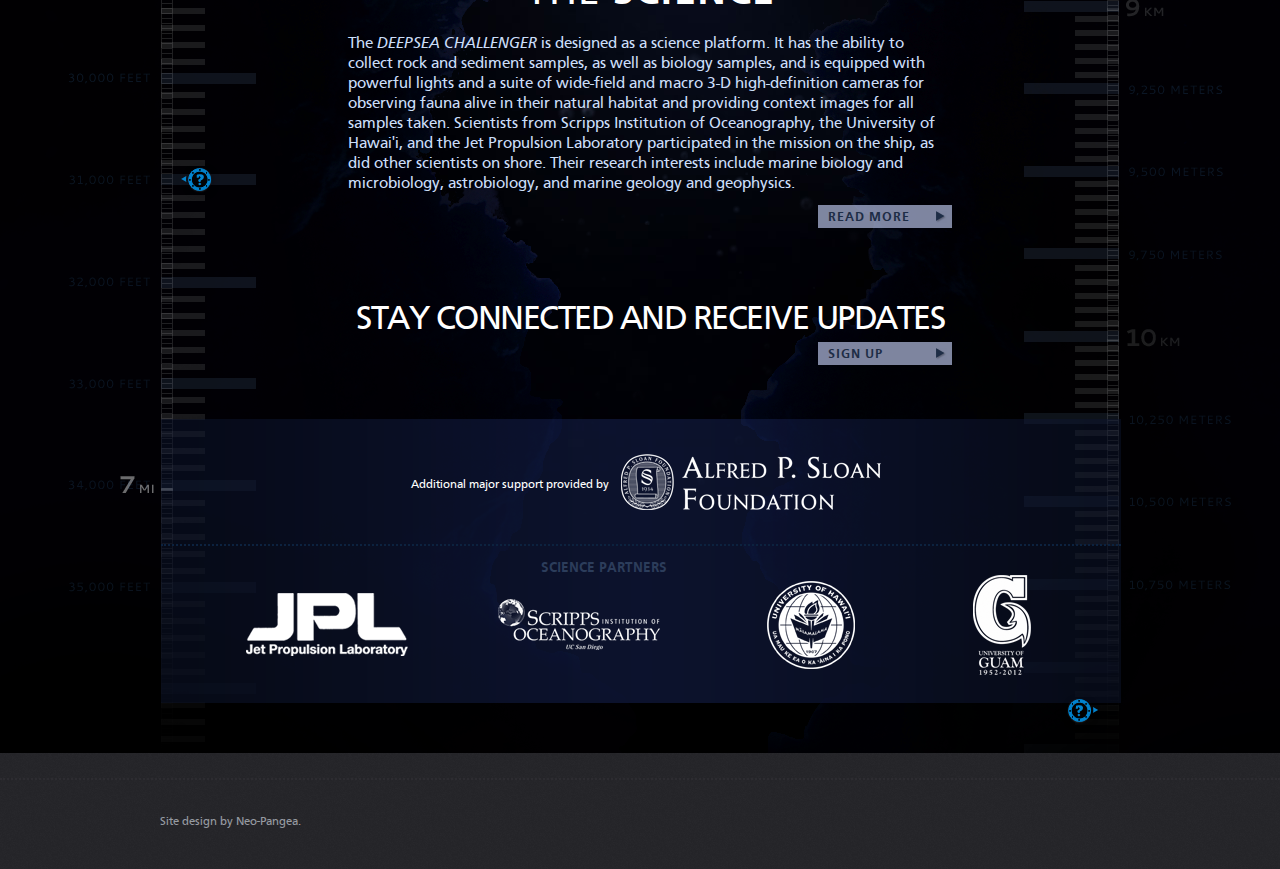
==== commit e95052c5: "clean up" ====
--- a/index.html
+++ b/index.html
@@ -1,681 +1,726 @@
-
-<!DOCTYPE html>
-<html>
-    <head>
-        <meta charset="utf-8">
-        <meta http-equiv="X-UA-Compatible" content="IE=edge,chrome=1">
-        <title>Marianas Trench</title>
-        
-<!-- 
-
-Sentra Template
-
-https://templatemo.com/tm-518-sentra
-
--->
-        <meta name="description" content="">
-        <meta name="viewport" content="width=device-width, initial-scale=1">
-        <link rel="apple-touch-icon" href="apple-touch-icon.png">
-
-        <link rel="stylesheet" href="css/bootstrap.min.css">
-        <link rel="stylesheet" href="css/bootstrap-theme.min.css">
-        <link rel="stylesheet" href="css/fontAwesome.css">
-        <link rel="stylesheet" href="css/light-box.css">
-        <link rel="stylesheet" href="css/owl-carousel.css">
-        <link rel="stylesheet" href="css/templatemo-style.css">
-
-        <link href="https://fonts.googleapis.com/css?family=Open+Sans:300,400,600,700,800" rel="stylesheet">
-
-        <script src="js/vendor/modernizr-2.8.3-respond-1.4.2.min.js"></script>
-    </head>
-
-<body>
-
-
-
-        <header class="nav-down responsive-nav hidden-lg hidden-md">
-            <button type="button" id="nav-toggle" class="navbar-toggle" data-toggle="collapse" data-target="#main-nav">
-                <span class="sr-only">Toggle navigation</span>
-                <span class="icon-bar"></span>
-                <span class="icon-bar"></span>
-                <span class="icon-bar"></span>
-            </button>
-            <!--/.navbar-header-->
-            <div id="main-nav" class="collapse navbar-collapse">
-                <nav>
-                    <ul class="nav navbar-nav">
-                        <li><a href="#top">Home</a></li>
-                        <!-- <li><a href="#featured">Featured</a></li>
-                        <li><a href="#projects">Recent Projects</a></li>
-                        <li><a href="#video">Presentation</a></li>
-                        <li><a href="#blog">Blog Entries</a></li>
-                        <li><a href="#contact">Contact Us</a></li> -->
-                    </ul>
-                </nav>
-            </div>
-        </header>
-
-        <div class="sidebar-navigation hidde-sm hidden-xs">
-            <div class="logo">
-                <a href="#">Marianas<em>Trench</em></a>
-            </div>
-            <nav>
-                <ul>
-                    <li>
-                        <a href="#top">
-                            <span class="rect"></span>
-                            <span class="circle"></span>
-                            Home
-                        </a>
-                    </li>
-                    <li>
-                        <a href="#featured">
-                            <span class="rect"></span>
-                            <span class="circle"></span>
-                            Featured
-                        </a>
-                    </li>
-                    <li>
-                        <a href="#projects">
-                            <span class="rect"></span>
-                            <span class="circle"></span>
-                            Recent Work
-                        </a>
-                    </li>
-                    <li>
-                        <a href="#video">
-                            <span class="rect"></span>
-                            <span class="circle"></span>
-                            Presentation
-                        </a>
-                    </li>
-                    <li>
-                        <a href="#blog">
-                            <span class="rect"></span>
-                            <span class="circle"></span>
-                            Blog Entires
-                        </a>
-                    </li>
-                    <li>
-                        <a href="#contact">
-                            <span class="rect"></span>
-                            <span class="circle"></span>
-                            Contact Us
-                        </a>
-                    </li>
-                </ul>
-            </nav>
-            <!--<ul class="social-icons">
-                <li><a href="#"><i class="fa fa-facebook"></i></a></li>
-                <li><a href="#"><i class="fa fa-twitter"></i></a></li>
-                <li><a href="#"><i class="fa fa-linkedin"></i></a></li>
-                <li><a href="#"><i class="fa fa-rss"></i></a></li>
-                <li><a href="#"><i class="fa fa-behance"></i></a></li>
-            </ul>-->
-        </div>
-
-        <div class="slider">
-            <div class="Modern-Slider content-section" id="top">
-                <!-- Item -->
-                <div class="item item-1">
-                    <div class="img-fill">
-                    <div class="image"></div>
-                    <div class="info">
-                        <div>
-                          <h1>Marianas<br>Trench</h1>
-                          <p>Put text here.</p>
-                          <div class="white-button button">
-                              <a href="#featured">Discover More</a>
-                          </div>
-                        </div>
-                        </div>
-                    </div>
-                </div>
-                <!-- // Item -->
-                <!-- Item -->
-                <div class="item item-2">
-                    <div class="img-fill">
-                        <div class="image"></div>
-                        <div class="info">
-                        <div>
-                            <h1>Marianas<br>Trench</h1>
-                            <p>Put text here.</p>
-                          
-                          <div class="white-button button">
-                              <a href="#featured">Discover More</a>
-                          </div>
-                        </div>
-                        </div>
-                    </div>
-                </div>
-                <!-- // Item -->
-                <!-- Item -->
-                <div class="item item-3">
-                    <div class="img-fill">
-                        <div class="image"></div>
-                        <div class="info">
-                        <div>
-                          <h1>Suspendisse suscipit<br>nulla sed</h1>
-                          <p>Vestibulum ante ipsum primis in faucibus orci luctus et ultrices <br>posuere cubilia Curae; Sed at massa turpis.</p>
-                          
-                          <div class="white-button button">
-                              <a href="#featured">Learn More</a>
-                          </div>
-                        </div>
-                        </div>
-                    </div>
-                </div>
-                <!-- // Item -->
-            </div>
-        </div>
-
-
-        <div class="page-content">
-            <section id="featured" class="content-section">
-                <div class="section-heading">
-                    <h1>Featured<br><em>Places</em></h1>
-                    <p>Praesent pellentesque efficitur magna, 
-                    <br>sed pellentesque neque malesuada vitae.</p>
-                </div>
-                <div class="section-content">
-                    <div class="owl-carousel owl-theme">
-                        <div class="item">
-                            <div class="image">
-                                <img src="img/featured_1.jpg" alt="">
-                                <div class="featured-button button">
-                                    <a href="#projects">Continue Reading</a>
-                                </div>
-                            </div>
-                            <div class="text-content">
-                                <h4>Lorem ipsum dolor</h4>
-                                <span>Proin et sapien</span>
-                                <p>#1 You are allowed to use Sentra Template for your business or client websites. You can use it for commercial or non-commercial or educational purposes.</p>
-                            </div>
-                        </div>
-                        <div class="item">
-                            <div class="image">
-                                <img src="img/featured_2.jpg" alt="">
-                                <div class="featured-button button">
-                                    <a href="#projects">Continue Reading</a>
-                                </div>
-                            </div>
-                            <div class="text-content">
-                                <h4>Phasellus a lacus ac odio</h4>
-                                <span>Maximus</span>
-                                <p>#2 You are NOT allowed to re-distribute this on any template website. You <strong>can post</strong> a screenshot and a link back to original template page on your blog or site. Thank you.</p>
-                            </div>
-                        </div>
-                        <div class="item">
-                            <div class="image">
-                                <img src="img/featured_3.jpg" alt="">
-                                <div class="featured-button button">
-                                    <a href="#projects">Continue Reading</a>
-                                </div>
-                            </div>
-                            <div class="text-content">
-                                <h4>Proin sit amet fringilla</h4>
-                                <span>Vulputate</span>
-                                <p>#3 Aliquam mollis lacus eget metus efficitur lobortis. Suspendisse libero lacus, accumsan vitae commodo tristique, luctus gravida metus.</p>
-                            </div>
-                        </div>
-                        <div class="item">
-                            <div class="image">
-                                <img src="img/featured_2.jpg" alt="">
-                                <div class="featured-button button">
-                                    <a href="#projects">Continue Reading</a>
-                                </div>
-                            </div>
-                            <div class="text-content">
-                                <h4>In volutpat augue lectus</h4>
-                                <span>Elementum</span>
-                                <p>#4 Aliquam mollis lacus eget metus efficitur lobortis. Suspendisse libero lacus, accumsan vitae commodo tristique, luctus gravida metus.</p>
-                            </div>
-                        </div>
-                        <div class="item">
-                            <div class="image">
-                                <img src="img/featured_1.jpg" alt="">
-                                <div class="featured-button button">
-                                    <a href="#projects">Continue Reading</a>
-                                </div>
-                            </div>
-                            <div class="text-content">
-                                <h4>Cras commodo odio</h4>
-                                <span>Aliquam</span>
-                                <p>#5 Mauris lacinia pretium libero, ut tincidunt lacus molestie ornare. Phasellus a facilisis erat. Praesent eleifend nibh mauris, quis sodales lorem convallis pulvinar.</p>
-                            </div>
-                        </div>
-                        <div class="item">
-                            <div class="image">
-                                <img src="img/featured_3.jpg" alt="">
-                                <div class="featured-button button">
-                                    <a href="#projects">Continue Reading</a>
-                                </div>
-                            </div>
-                            <div class="text-content">
-                                <h4>Sed at massa turpis</h4>
-                                <span>Curabitur</span>
-                                <p>#6 Vestibulum tincidunt ornare ligula vel molestie. Curabitur hendrerit mauris mollis ipsum vulputate rutrum. Phasellus luctus odio eget dui imperdiet.</p>
-                            </div>
-                        </div>
-                        <div class="item">
-                            <div class="image">
-                                <img src="img/featured_2.jpg" alt="">
-                                <div class="featured-button button">
-                                    <a href="#projects">Continue Reading</a>
-                                </div>
-                            </div>
-                            <div class="text-content">
-                                <h4>Aliquam mollis lacus</h4>
-                                <span>Suspendisse</span>
-                                <p>#7 Suspendisse suscipit nulla sed nisl fermentum, auctor suscipit nunc rhoncus. Proin faucibus metus diam, nec hendrerit purus pharetra in.</p>
-                            </div>
-                        </div>
-                        <div class="item">
-                            <div class="image">
-                                <img src="img/featured_1.jpg" alt="">
-                                <div class="featured-button button">
-                                    <a href="#projects">Continue Reading</a>
-                                </div>
-                            </div>
-                            <div class="text-content">
-                                <h4>Mauris lacinia pretium</h4>
-                                <span>Vestibulum</span>
-                                <p>#8 Suspendisse suscipit nulla sed nisl fermentum, auctor suscipit nunc rhoncus. Proin faucibus metus diam, nec hendrerit purus pharetra in.</p>
-                            </div>
-                        </div>
-                        <div class="item">
-                            <div class="image">
-                                <img src="img/featured_3.jpg" alt="">
-                                <div class="featured-button button">
-                                    <a href="#projects">Continue Reading</a>
-                                </div>
-                            </div>
-                            <div class="text-content">
-                                <h4>Proin sit amet fringilla erat</h4>
-                                <span>Convallis</span>
-                                <p>#9 Suspendisse suscipit nulla sed nisl fermentum, auctor suscipit nunc rhoncus. Proin faucibus metus diam, nec hendrerit purus pharetra in.</p>
-                            </div>
-                        </div>
-                    </div>
-                </div>
-            </section>
-            <section id="projects" class="content-section">
-                <div class="section-heading">
-                    <h1>Recent<br><em>Projects</em></h1>
-                    <p>Praesent pellentesque efficitur magna, 
-                    <br>sed pellentesque neque malesuada vitae.</p>
-                </div>
-                <div class="section-content">
-                    <div class="masonry">
-                        <div class="row">
-                            <div class="item">
-                                <div class="col-md-8">
-                                    <a href="img/portfolio_big_1.jpg" data-lightbox="image"><img src="img/portfolio_1.jpg" alt="image 1"></a>
-                                </div>
-                            </div>
-                            <div class="item second-item">
-                                <div class="col-md-4">
-                                    <a href="img/portfolio_big_2.jpg" data-lightbox="image"><img src="img/portfolio_2.jpg" alt="image 2"></a>
-                                </div>
-                            </div>
-                            <div class="item">
-                                <div class="col-md-4">
-                                    <a href="img/portfolio_big_3.jpg" data-lightbox="image"><img src="img/portfolio_3.jpg" alt="image 3"></a>
-                                </div>
-                            </div>
-                            <div class="item">
-                                <div class="col-md-4">
-                                    <a href="img/portfolio_big_4.jpg" data-lightbox="image"><img src="img/portfolio_4.jpg" alt="image 4"></a>
-                                </div>
-                            </div>
-                            <div class="item">
-                                <div class="col-md-8">
-                                    <a href="img/portfolio_big_5.jpg" data-lightbox="image"><img src="img/portfolio_5.jpg" alt="image 5"></a>
-                                </div>
-                            </div>
-                        </div>
-                    </div>
-                </div>            
-            </section>
-            <section id="video" class="content-section">
-                <div class="row">
-                    <div class="col-md-12">
-                        <div class="section-heading">
-                            <h1>This is a <em>company</em> presentation.</h1>
-                            <p>Praesent pellentesque efficitur magna, sed pellentesque neque malesuada vitae.</p>
-                        </div>
-                        <div class="text-content">
-                            <p>In eget ipsum sed lorem vehicula luctus. Curabitur non dolor rhoncus, hendrerit justo sit amet, vestibulum turpis. Pellentesque id auctor tellus, vel ultricies augue. Duis condimentum aliquet blandit. Fusce rhoncus et eros ut pharetra. Phasellus convallis ultricies ligula ac gravida.</p>
-                        </div>
-                        <div class="accent-button button">
-                            <a href="#blog">Continue Reading</a>
-                        </div>
-                    </div>
-                    <div class="col-md-12">
-                        <div class="box-video">
-                            <div class="bg-video" style="background-image: url(https://unsplash.imgix.net/photo-1425036458755-dc303a604201?fit=crop&fm=jpg&q=75&w=1000);">
-                                <div class="bt-play">Play</div>
-                            </div>
-                            <div class="video-container">
-                                <iframe width="100%" height="520" src="https://www.youtube.com/embed/j-_7Ub-Zkow?rel=0&amp;showinfo=0" frameborder="0" allowfullscreen="allowfullscreen"></iframe>
-                            </div>
-                        </div>
-                    </div>
-                </div>
-            </section>
-            <section id="blog" class="content-section">
-                <div class="section-heading">
-                    <h1>Blog<br><em>Entries</em></h1>
-                    <p>Curabitur hendrerit mauris mollis ipsum vulputate rutrum. 
-                    <br>Phasellus luctus odio eget dui imperdiet.</p>
-                </div>
-                <div class="section-content">
-                    <div class="tabs-content">
-                        <div class="wrapper">
-                            <ul class="tabs clearfix" data-tabgroup="first-tab-group">
-                              <li><a href="#tab1" class="active">July 2018</a></li>
-                              <li><a href="#tab2">June 2018</a></li>
-                              <li><a href="#tab3">May 2018</a></li>
-                              <li><a href="#tab4">April 2018</a></li>
-                            </ul>
-                            <section id="first-tab-group" class="tabgroup">
-                                <div id="tab1">
-                                    <ul>
-                                        <li>
-                                            <div class="item">
-                                                <img src="img/blog_1.jpg" alt="">
-                                                <div class="text-content">
-                                                    <h4>Integer ultrices augue</h4>
-                                                    <span>25 July 2018</span>
-                                                    <p>Nam vel egestas nisi. Nullam lobortis magna at enim venenatis luctus. Nam finibus, mauris eu dictum iaculis, dolor tortor cursus quam, in volutpat augue lectus sed magna. Integer mollis lorem quis ipsum maximus finibus.</p>
-                                                    
-                                                    <div class="accent-button button">
-                                                        <a href="#contact">Continue Reading</a>
-                                                    </div>
-                                                </div>
-                                            </div>
-                                        </li>
-                                        <li>
-                                            <div class="item">
-                                                <img src="img/blog_2.jpg" alt="">
-                                                <div class="text-content">
-                                                    <h4>Cras commodo odio ut</h4>
-                                                    <span>16 July 2018</span>
-                                                    <p>Nam vel egestas nisi. Nullam lobortis magna at enim venenatis luctus. Nam finibus, mauris eu dictum iaculis, dolor tortor cursus quam, in volutpat augue lectus sed magna. Integer mollis lorem quis ipsum maximus finibus.</p>
-                                                    
-                                                    <div class="accent-button button">
-                                                        <a href="#contact">Continue Reading</a>
-                                                    </div>
-                                                </div>
-                                            </div>
-                                        </li>
-                                        <li>
-                                            <div class="item">
-                                                <img src="img/blog_3.jpg" alt="">
-                                                <div class="text-content">
-                                                    <h4>Sed at massa turpis</h4>
-                                                    <span>10 July 2018</span>
-                                                    <p>Nam vel egestas nisi. Nullam lobortis magna at enim venenatis luctus. Nam finibus, mauris eu dictum iaculis, dolor tortor cursus quam, in volutpat augue lectus sed magna. Integer mollis lorem quis ipsum maximus finibus.</p>
-                                                    
-                                                    <div class="accent-button button">
-                                                        <a href="#contact">Continue Reading</a>
-                                                    </div>
-                                                </div>
-                                            </div>
-                                        </li>
-                                    </ul>
-                                </div>
-                                <div id="tab2">
-                                    <ul>
-                                        <li>
-                                            <div class="item">
-                                                <img src="img/blog_3.jpg" alt="">
-                                                <div class="text-content">
-                                                    <h4>Sed at massa turpis</h4>
-                                                    <span>30 June 2018</span>
-                                                    <p>Nam vel egestas nisi. Nullam lobortis magna at enim venenatis luctus. Nam finibus, mauris eu dictum iaculis, dolor tortor cursus quam, in volutpat augue lectus sed magna. Integer mollis lorem quis ipsum maximus finibus.</p>
-                                                    
-                                                    <div class="accent-button button">
-                                                        <a href="#contact">Continue Reading</a>
-                                                    </div>
-                                                </div>
-                                            </div>
-                                        </li>
-                                        <li>
-                                            <div class="item">
-                                                <img src="img/blog_1.jpg" alt="">
-                                                <div class="text-content">
-                                                    <h4>Lorem ipsum dolor sit</h4>
-                                                    <span>24 June 2018</span>
-                                                    <p>Nam vel egestas nisi. Nullam lobortis magna at enim venenatis luctus. Nam finibus, mauris eu dictum iaculis, dolor tortor cursus quam, in volutpat augue lectus sed magna. Integer mollis lorem quis ipsum maximus finibus.</p>
-                                                    
-                                                    <div class="accent-button button">
-                                                        <a href="#contact">Continue Reading</a>
-                                                    </div>
-                                                </div>
-                                            </div>
-                                        </li>
-                                        <li>
-                                            <div class="item">
-                                                <img src="img/blog_2.jpg" alt="">
-                                                <div class="text-content">
-                                                    <h4>Cras commodo odio ut</h4>
-                                                    <span>12 June 2018</span>
-                                                    <p>Nam vel egestas nisi. Nullam lobortis magna at enim venenatis luctus. Nam finibus, mauris eu dictum iaculis, dolor tortor cursus quam, in volutpat augue lectus sed magna. Integer mollis lorem quis ipsum maximus finibus.</p>
-                                                    
-                                                    <div class="accent-button button">
-                                                        <a href="#contact">Continue Reading</a>
-                                                    </div>
-                                                </div>
-                                            </div>
-                                        </li>
-                                    </ul>
-                                </div>
-                                <div id="tab3">
-                                    <ul>
-                                        <li>
-                                            <div class="item">
-                                                <img src="img/blog_2.jpg" alt="">
-                                                <div class="text-content">
-                                                    <h4>Cras commodo odio ut</h4>
-                                                    <span>26 May 2018</span>
-                                                    <p>Nam vel egestas nisi. Nullam lobortis magna at enim venenatis luctus. Nam finibus, mauris eu dictum iaculis, dolor tortor cursus quam, in volutpat augue lectus sed magna. Integer mollis lorem quis ipsum maximus finibus.</p>
-                                                    
-                                                    <div class="accent-button button">
-                                                        <a href="#contact">Continue Reading</a>
-                                                    </div>
-                                                </div>
-                                            </div>
-                                        </li>
-                                        <li>
-                                            <div class="item">
-                                                <img src="img/blog_1.jpg" alt="">
-                                                <div class="text-content">
-                                                    <h4>Lorem ipsum dolor sit</h4>
-                                                    <span>22 May 2018</span>
-                                                    <p>Nam vel egestas nisi. Nullam lobortis magna at enim venenatis luctus. Nam finibus, mauris eu dictum iaculis, dolor tortor cursus quam, in volutpat augue lectus sed magna. Integer mollis lorem quis ipsum maximus finibus.</p>
-                                                    
-                                                    <div class="accent-button button">
-                                                        <a href="#contact">Continue Reading</a>
-                                                    </div>
-                                                </div>
-                                            </div>
-                                        </li>
-                                        <li>
-                                            <div class="item">
-                                                <img src="img/blog_3.jpg" alt="">
-                                                <div class="text-content">
-                                                    <h4>Integer ultrices augue</h4>
-                                                    <span>8 May 2018</span>
-                                                    <p>Nam vel egestas nisi. Nullam lobortis magna at enim venenatis luctus. Nam finibus, mauris eu dictum iaculis, dolor tortor cursus quam, in volutpat augue lectus sed magna. Integer mollis lorem quis ipsum maximus finibus.</p>
-                                                    
-                                                    <div class="accent-button button">
-                                                        <a href="#contact">Continue Reading</a>
-                                                    </div>
-                                                </div>
-                                            </div>
-                                        </li>
-                                    </ul>
-                                </div>
-                                <div id="tab4">
-                                    <ul>
-                                        <li>
-                                            <div class="item">
-                                                <img src="img/blog_1.jpg" alt="">
-                                                <div class="text-content">
-                                                    <h4>Lorem ipsum dolor sit</h4>
-                                                    <span>26 April 2018</span>
-                                                    <p>Nam vel egestas nisi. Nullam lobortis magna at enim venenatis luctus. Nam finibus, mauris eu dictum iaculis, dolor tortor cursus quam, in volutpat augue lectus sed magna. Integer mollis lorem quis ipsum maximus finibus.</p>
-                                                    
-                                                    <div class="accent-button button">
-                                                        <a href="#contact">Continue Reading</a>
-                                                    </div>
-                                                </div>
-                                            </div>
-                                        </li>                                
-                                        <li>
-                                            <div class="item">
-                                                <img src="img/blog_3.jpg" alt="">
-                                                <div class="text-content">
-                                                    <h4>Integer ultrices augue eu</h4>
-                                                    <span>24 April 2018</span>
-                                                    <p>Nam vel egestas nisi. Nullam lobortis magna at enim venenatis luctus. Nam finibus, mauris eu dictum iaculis, dolor tortor cursus quam, in volutpat augue lectus sed magna. Integer mollis lorem quis ipsum maximus finibus.</p>
-                                                    
-                                                    <div class="accent-button button">
-                                                        <a href="#contact">Continue Reading</a>
-                                                    </div>
-                                                </div>
-                                            </div>
-                                        </li>
-                                        <li>
-                                            <div class="item">
-                                                <img src="img/blog_2.jpg" alt="">
-                                                <div class="text-content">
-                                                    <h4>Cras commodo odio ut</h4>
-                                                    <span>20 April 2018</span>
-                                                    <p>Nam vel egestas nisi. Nullam lobortis magna at enim venenatis luctus. Nam finibus, mauris eu dictum iaculis, dolor tortor cursus quam, in volutpat augue lectus sed magna. Integer mollis lorem quis ipsum maximus finibus.</p>
-                                                    
-                                                    <div class="accent-button button">
-                                                        <a href="#contact">Continue Reading</a>
-                                                    </div>
-                                                </div>
-                                            </div>
-                                        </li>
-                                    </ul>
-                                </div>
-                            </section> 
-                        </div>
-                    </div>
-                </div>
-            </section>
-            <section id="contact" class="content-section">
-                <div id="map">
-                
-                	<!-- How to change your own map point
-                           1. Go to Google Maps
-                           2. Click on your location point
-                           3. Click "Share" and choose "Embed map" tab
-                           4. Copy only URL and paste it within the src="" field below
-                    -->
-                    <iframe src="https://www.google.com/maps/embed?pb=!1m18!1m12!1m3!1d1197183.8373802372!2d-1.9415093691103689!3d6.781986417238027!2m3!1f0!2f0!3f0!3m2!1i1024!2i768!4f13.1!3m3!1m2!1s0xfdb96f349e85efd%3A0xb8d1e0b88af1f0f5!2sKumasi+Central+Market!5e0!3m2!1sen!2sth!4v1532967884907" width="100%" height="400px" frameborder="0" style="border:0" allowfullscreen></iframe>
-                </div>
-                <div id="contact-content">
-                    <div class="section-heading">
-                        <h1>Contact<br><em>Sentra</em></h1>
-                        <p>Curabitur hendrerit mauris mollis ipsum vulputate rutrum. 
-                        <br>Phasellus luctus odio eget dui imperdiet.</p>
-                        
-                    </div>
-                    <div class="section-content">
-                        <form id="contact" action="#" method="post">
-                            <div class="row">
-                                <div class="col-md-4">
-                                  <fieldset>
-                                    <input name="name" type="text" class="form-control" id="name" placeholder="Your name..." required="">
-                                  </fieldset>
-                                </div>
-                                <div class="col-md-4">
-                                  <fieldset>
-                                    <input name="email" type="email" class="form-control" id="email" placeholder="Your email..." required="">
-                                  </fieldset>
-                                </div>
-                                 <div class="col-md-4">
-                                  <fieldset>
-                                    <input name="subject" type="text" class="form-control" id="subject" placeholder="Subject..." required="">
-                                  </fieldset>
-                                </div>
-                                <div class="col-md-12">
-                                  <fieldset>
-                                    <textarea name="message" rows="6" class="form-control" id="message" placeholder="Your message..." required=""></textarea>
-                                  </fieldset>
-                                </div>
-                                <div class="col-md-12">
-                                  <fieldset>
-                                    <button type="submit" id="form-submit" class="btn">Send Message Now</button>
-                                  </fieldset>
-                                </div>
-                            </div>
-                        </form>
-                    </div>
-                </div>
-            </section>
-            <section class="footer">
-                <p>Copyright &copy; 2019 Company Name 
-                
-                . Design: TemplateMo</p>
-            </section>
-        </div>
-
-    <script src="https://ajax.googleapis.com/ajax/libs/jquery/1.11.2/jquery.min.js"></script>
-    <script>window.jQuery || document.write('<script src="js/vendor/jquery-1.11.2.min.js"><\/script>')</script>
-
-    <script src="js/vendor/bootstrap.min.js"></script>
-    
-    <script src="js/plugins.js"></script>
-    <script src="js/main.js"></script>
-
-    <script>
-        // Hide Header on on scroll down
-        var didScroll;
-        var lastScrollTop = 0;
-        var delta = 5;
-        var navbarHeight = $('header').outerHeight();
-
-        $(window).scroll(function(event){
-            didScroll = true;
-        });
-
-        setInterval(function() {
-            if (didScroll) {
-                hasScrolled();
-                didScroll = false;
-            }
-        }, 250);
-
-        function hasScrolled() {
-            var st = $(this).scrollTop();
-            
-            // Make sure they scroll more than delta
-            if(Math.abs(lastScrollTop - st) <= delta)
-                return;
-            
-            // If they scrolled down and are past the navbar, add class .nav-up.
-            // This is necessary so you never see what is "behind" the navbar.
-            if (st > lastScrollTop && st > navbarHeight){
-                // Scroll Down
-                $('header').removeClass('nav-down').addClass('nav-up');
-            } else {
-                // Scroll Up
-                if(st + $(window).height() < $(document).height()) {
-                    $('header').removeClass('nav-up').addClass('nav-down');
-                }
-            }
-            
-            lastScrollTop = st;
-        }
-    </script>
-
-    <script src="http://ajax.googleapis.com/ajax/libs/jquery/1.10.2/jquery.min.js" type="text/javascript"></script>
-
-</body>
-</html>+<!DOCTYPE html><html xmlns:og="http://ogp.me/ns#" xmlns:fb="https://www.facebook.com/2008/fbml" lang="en-US" xmlns:addthis="http://www.addthis.com/help/api-spec" class="no-js"><head>
+	<meta charset="utf-8">
+	<meta name="viewport" content="initial-scale=1.0, width=device-width">
+	<title>DEEPSEA CHALLENGE – National Geographic Explorer James Cameron’s Expedition</title>
+	<link rel="stylesheet" type="text/css" media="all" href="css/style.css">
+	<link rel="pingback" href="http://www.deepseachallenge.com/xmlrpc.php">
+	<link rel="icon" type="image/x-icon" href="images/favicon.png">
+	</head><body class="home page page-id-7 page-template page-template-page-home-php"><iframe src="javascript:void(0)" title style="width: 0px; height: 0px; border: 0px; display: none;"></iframe><script async src="//www.googletagmanager.com/gtm.js?id=GTM-S6J5"></script><script id="twitter-wjs" src="js/widgets.js"></script><script type="text/javascript">
+		var isiPad = false;
+		var isMobile = false;
+		var isDesktop = true;
+		var rootPath = "http://www.deepseachallenge.com/wp-content/themes/deepseachallenge_v2";
+	</script>
+	<link rel="stylesheet" id="output-css" href="css/output.css" type="text/css" media="all">
+<link rel="stylesheet" id="jquery.fancybox-css" href="css/jquery.fancybox.css" type="text/css" media="all">
+<link rel="stylesheet" id="wp-polls-css" href="css/polls-css.css" type="text/css" media="all">
+<link rel="stylesheet" id="fonts-css" href="css/fonts.css" type="text/css" media="all">
+<link rel="stylesheet" id="styles-css" href="css/styles.css" type="text/css" media="all">
+<!--[if IE 7]>
+<link rel='stylesheet' id='ie7-css'  href='http://www.deepseachallenge.com/wp-content/themes/deepseachallenge_v2/styles/ie7.css?ver=3.9.31' type='text/css' media='all' />
+<![endif]-->
+<!--[if IE 8]>
+<link rel='stylesheet' id='ie8-css'  href='http://www.deepseachallenge.com/wp-content/themes/deepseachallenge_v2/styles/ie8.css?ver=3.9.31' type='text/css' media='all' />
+<![endif]-->
+<script type="text/javascript" src="js/jquery.1.7.1.min.js"></script>
+<script type="text/javascript" src="js/jquery.fancybox.js"></script>
+<script type="text/javascript" src="js/jquery.easing.js"></script>
+<script type="text/javascript" src="js/modernizr.js"></script>
+<script type="text/javascript" src="js/swfobject.js"></script>
+<script type="text/javascript" src="js/galleria-1.2.6.min.js"></script>
+<script type="text/javascript" src="js/galleria.classic.js"></script>
+<link rel="EditURI" type="application/rsd+xml" title="RSD" href="http://www.deepseachallenge.com/xmlrpc.php?rsd">
+<link rel="wlwmanifest" type="application/wlwmanifest+xml" href="http://www.deepseachallenge.com/wp-includes/wlwmanifest.xml"> 
+<link rel="next" title="The Expedition" href="http://www.deepseachallenge.com/the-expedition/">
+<meta name="generator" content="WordPress 3.9.31">
+<link rel="shortlink" href="http://www.deepseachallenge.com/">
+<script type="text/javascript">
+  jQuery(document).ready(function($){
+    var select = $('a[href$=".bmp"],a[href$=".gif"],a[href$=".jpg"],a[href$=".jpeg"],a[href$=".png"],a[href$=".BMP"],a[href$=".GIF"],a[href$=".JPG"],a[href$=".JPEG"],a[href$=".PNG"]');
+    select.attr('rel', 'fancybox');
+    select.fancybox();
+  });
+</script>
+<style type="text/css">
+.wp-polls .pollbar {
+	margin: 1px;
+	font-size: 6px;
+	line-height: 8px;
+	height: 8px;
+	background: #FFD800;
+	border: 1px solid #FFD800;
+}
+</style>
+
+<!-- All in One SEO Pack 2.2.3.1 by Michael Torbert of Semper Fi Web Design[645,669] -->
+<meta name="description" content="On March 26, 2012, National Geographic Explorer James Cameron made a record-breaking solo dive to the Earth’s deepest point. DEEPSEA CHALLENGE is now in its">
+
+<meta name="keywords" content="deepsea challenge, deep sea, james cameron, ocean science, national geographic">
+
+<link rel="canonical" href="http://www.deepseachallenge.com/">
+<meta property="og:title" content="DEEPSEA CHALLENGE">
+<meta property="og:type" content="blog">
+<meta property="og:url" content="http://www.deepseachallenge.com/">
+<meta property="og:image" content="index_1.html">
+<meta property="og:site_name" content="DEEPSEA CHALLENGE">
+<meta property="og:description" content="This page must exist, but is only a placeholder so to say. Do not delete this page, but any content you put here will not show up on the site.">
+<meta name="twitter:card" content="summary">
+<meta name="twitter:description" content="This page must exist, but is only a placeholder so to say. Do not delete this page, but any content you put here will not show up on the site.">
+<meta itemprop="image" content="http://deepseachallenge.com/wp-content/themes/deepseachallenge_v2/images/site_thumbnail.jpg">
+<!-- /all in one seo pack -->
+	<!--[if !IE]>-->
+	<link type="text/css" rel="stylesheet" media="only screen and (min-device-width: 768px) and (max-device-width: 1024px)" href="css/tablet.css">
+	<!--<![endif]-->
+	<!--[if !IE]>-->
+	<link type="text/css" rel="stylesheet" media="only screen and (max-device-width: 480px)" href="css/mobile.css">
+	<!--<![endif]-->
+
+                              <script>!function(a){var e="https://s.go-mpulse.net/boomerang/",t="addEventListener";if("False"=="True")a.BOOMR_config=a.BOOMR_config||{},a.BOOMR_config.PageParams=a.BOOMR_config.PageParams||{},a.BOOMR_config.PageParams.pci=!0,e="https://s2.go-mpulse.net/boomerang/";if(window.BOOMR_API_key="7PCWD-AVM4W-68AQF-U5U8P-4W8TG",function(){function n(e){a.BOOMR_onload=e&&e.timeStamp||(new Date).getTime()}if(!a.BOOMR||!a.BOOMR.version&&!a.BOOMR.snippetExecuted){a.BOOMR=a.BOOMR||{},a.BOOMR.snippetExecuted=!0;var i,_,o,r=document.createElement("iframe");if(a[t])a[t]("load",n,!1);else if(a.attachEvent)a.attachEvent("onload",n);r.src="javascript:void(0)",r.title="",r.role="presentation",(r.frameElement||r).style.cssText="width:0;height:0;border:0;display:none;",o=document.getElementsByTagName("script")[0],o.parentNode.insertBefore(r,o);try{_=r.contentWindow.document}catch(O){i=document.domain,r.src="javascript:var d=document.open();d.domain='"+i+"';void(0);",_=r.contentWindow.document}_.open()._l=function(){var a=this.createElement("script");if(i)this.domain=i;a.id="boomr-if-as",a.src=e+"7PCWD-AVM4W-68AQF-U5U8P-4W8TG",BOOMR_lstart=(new Date).getTime(),this.body.appendChild(a)},_.write("<bo"+'dy onload="document._l();">'),_.close()}}(),"".length>0)if(a&&"performance"in a&&a.performance&&"function"==typeof a.performance.setResourceTimingBufferSize)a.performance.setResourceTimingBufferSize();!function(){if(BOOMR=a.BOOMR||{},BOOMR.plugins=BOOMR.plugins||{},!BOOMR.plugins.AK){var e=""=="true"?1:0,t="",n="yiotlyax3yuuay3s7u2q-f-b2bc6c512-clientnsv4-s.akamaihd.net",i="false"=="true"?2:1,_={"ak.v":"33","ak.cp":"877175","ak.ai":parseInt("558354",10),"ak.ol":"0","ak.cr":2,"ak.ipv":4,"ak.proto":"http/1.1","ak.rid":"10353e28","ak.r":36352,"ak.a2":e,"ak.m":"j","ak.n":"essl","ak.bpcip":"194.29.53.0","ak.cport":54396,"ak.gh":"2.19.195.15","ak.quicv":"","ak.tlsv":"UNKNOWN","ak.0rtt":"","ak.csrc":"-","ak.acc":"reno","ak.t":"1668480309","ak.ak":"hOBiQwZUYzCg5VSAfCLimQ==lN+xV2Gj7xy8+/XS1uzMecKM6A0bSP0gzYcyydOgspe/ES85jyeXQo9GHiigCj3PcfCOCDLzI/D4FetPpyTPnQiQ8UhPb0ZYb39p/[base64]/i+A3V/cgC2L3Z6ct6E0+ZX8OWQxoC22FOMuSNoWFwZ0=","ak.pv":"6","ak.dpoabenc":"","ak.tf":i};if(""!==t)_["ak.ruds"]=t;var o={i:!1,av:function(e){var t="http.initiator";if(e&&(!e[t]||"spa_hard"===e[t]))_["ak.feo"]=void 0!==a.aFeoApplied?1:0,BOOMR.addVar(_)},rv:function(){var a=["ak.bpcip","ak.cport","ak.cr","ak.csrc","ak.gh","ak.ipv","ak.m","ak.n","ak.ol","ak.proto","ak.quicv","ak.tlsv","ak.0rtt","ak.r","ak.acc","ak.t","ak.tf"];BOOMR.removeVar(a)}};BOOMR.plugins.AK={akVars:_,akDNSPreFetchDomain:n,init:function(){if(!o.i){var a=BOOMR.subscribe;a("before_beacon",o.av,null,null),a("onbeacon",o.rv,null,null),o.i=!0}return this},is_complete:function(){return!0}}}}()}(window);</script>
+
+
+	<!-- Omniture Tracking, loading asynchronous-style -->
+		
+	<!-- temp for trouble shooting outbound link issue -->
+	
+	<!-- Facebook Open Graph, asynch -->
+	<div id="fb-root"><script type="text/javascript" async src="js/all.js"></script></div>
+	<script>
+	  window.fbAsyncInit = function() {
+	    FB.init({appId: '102165219912396', status: true, cookie: true,
+	             xfbml: true});
+	  };
+	  (function() {
+	    var e = document.createElement('script'); e.type='text/javascript'; e.async = true;
+	    e.src = document.location.protocol +
+	      '//connect.facebook.net/en_US/all.js';
+	    document.getElementById('fb-root').appendChild(e);
+	  }());
+	</script>
+
+<div id="outercontainer">
+	<div id="backgrounds">
+		<div class="background1"> </div>
+		<div class="background2"> </div>
+		<div class="background3"> </div>
+		<div class="background4"> </div>
+	</div>
+
+	<div id="fx">
+	
+		<div id="middlesubflash" class="sprite" rel="false">
+			<div id="middlesubflashholder">
+			</div>
+		</div>
+	
+		<div id="bottomsubflash" class="sprite" rel="false">
+			<div id="bottomsubflashholder">
+			</div>
+		</div>
+		
+		<div id="fish1" class="sprite">
+			<img src="images/bg_fish1.png" width="461" height="259" alt>
+		</div>
+		<div id="fish2" class="sprite">
+			<img src="images/bg_fish2.png" width="600" height="262" alt>
+		</div>
+		<div id="fish3" class="sprite">
+			<img src="images/bg_fish3.png" width="646" height="277" alt>
+		</div>
+		<div id="fish4" class="sprite">
+			<img src="images/bg_fish4.png" width="451" height="254" alt>
+		</div>
+		
+		<div id="bubbles1" class="sprite">
+			<img src="images/bubbles_1.png" width="189" height="357" alt>
+		</div>
+		<div id="bubbles2" class="sprite">
+			<img src="images/bubbles_2.png" width="560" height="447" alt>
+		</div>
+		<div id="bubbles3" class="sprite">
+			<img src="images/bubbles_3.png" width="369" height="464" alt>
+		</div>
+		<div id="bubbles4" class="sprite">
+			<img src="images/bubbles_1.png" width="189" height="357" alt>
+		</div>
+		<div id="bubbles5" class="sprite">
+			<img src="images/bubbles_2.png" width="560" height="447" alt>
+		</div>
+		
+	</div>
+
+	<div id="trenchwrap">	
+		<div id="trench"> 
+			<div class="trench3"> </div>
+			<div class="trench4"> </div>
+		</div>
+	</div>
+
+	<div id="container">
+		<div id="contentcontainer" class="floatwrapper">
+			<article id="content">
+				
+				<!-- Section 1: Masthead and News -->
+				<section id="section1" class="mainsection">
+
+					
+					<!-- MASTHEAD -->
+					
+								<header id="masthead">
+				
+				<!-- Site Title -->
+				<h2 id="national-geographic"><a href="http://www.nationalgeographic.com/" target="_blank">National Geographic</a></h2>
+				<h1 id="deep-challenge"><a href="http://www.deepseachallenge.com">DEEPSEA CHALLENGE</a></h1>
+								
+				<!-- Sponsor -->		
+				<div id="sponsor">
+					<a href="http://www.deepseachallenge.com/the-expedition/rolex-deepsea-history/" title="Rolex Timeless Luxury Watches"><img src="images/logo-rolex.png" alt="Rolex"></a>
+					<div id="watchface">
+						<div id="watchfaceholder">
+
+						</div>
+												<script>
+							var flashvars = {
+								
+							};
+							var params = {
+								menu: "false",
+								allowFullScreen: "false",    
+								allowScriptAccess: "always",
+							  wmode: "transparent",
+							  quality: "high"
+							}; 
+							var attributes = {
+								id: "watchfaceswf"
+							};
+
+							swfobject.embedSWF("http://www.deepseachallenge.com/wp-content/themes/deepseachallenge_v2/flash/DS_on-time.swf", "watchfaceholder", "72", "72", "9.0.124", "http://www.adobe.com/go/getflashplayer", flashvars, params, attributes);
+						</script>
+											</div>
+					<div id="marianatime">
+						<div id="marianatimeholder">
+						
+						</div>
+												<script>
+							var flashvars = {
+								
+							};
+							var params = {
+								menu: "false",
+								allowFullScreen: "false",    
+								allowScriptAccess: "always",
+							  wmode: "transparent",
+							  quality: "high"
+							}; 
+							var attributes = {
+								id: "marianatimeswf"
+							};
+	
+							swfobject.embedSWF("http://www.deepseachallenge.com/wp-content/themes/deepseachallenge_v2/flash/time_in_mariana.swf", "marianatimeholder", "120", "30", "9.0.124", "http://www.adobe.com/go/getflashplayer", flashvars, params, attributes);
+						</script>
+												<a class="watchlink" href="http://www.deepseachallenge.com/the-expedition/rolex-deepsea-history/"></a>
+					</div>
+				</div>
+
+			</header>					
+					
+					<div class="sectioncontent">
+						
+												
+						
+												
+						<div class="blogmodules floatwrapper">
+							
+							<!-- Trailer -->
+							<!--<img src="http://placehold.it/829x466" style="margin:10px 0 15px;" />-->
+							<iframe width="829" height="466" src="//www.youtube.com/embed/C8B4hClNWWc" frameborder="0" style="border:0; margin:10px 0 15px;" allowfullscreen></iframe>
+							
+							<div id="hero" class="cross_fade dot_nav rotate_8">
+								<h2 class="ir">Featured</h2>
+								<div id="slides">
+																		<article class="slide">
+																				<figure>
+																						<a href="https://mapsengine.google.com/map/u/0/viewer?authuser=0&hl=en&mid=zbPkJJKmW9VU.khtVt6Wo6euI" title="Playing Now in Select Theaters" target="_blank"><img width="560" height="300" src="images/Screen-Shot-2015-01-12-at-4.43.56-PM-560x300.png" class="attachment-feature wp-post-image" alt="Screen Shot 2015-01-12 at 4.43.56 PM"></a>
+																					</figure>
+																				<h3>Playing Now in Select Theaters</h3>
+										<div class="addthis_toolbox addthis_default_style " addthis:url="http://www.deepseachallenge.com/featured/playing-now-in-select-theaters/" addthis:title="Playing Now in Select Theaters "><a class="addthis_button_facebook_like" fb:like:layout="button_count"></a><a class="addthis_button_tweet"></a><a class="addthis_button_pinterest_pinit"></a><a class="addthis_counter addthis_pill_style"></a></div><p>Check our theater listings to see where it will be playing in your area.</p>
+										<a href="https://mapsengine.google.com/map/u/0/viewer?authuser=0&hl=en&mid=zbPkJJKmW9VU.khtVt6Wo6euI" class="cta" target="_blank">Read More</a>
+																			</article>
+									<!-- !slide -->
+																		<article class="slide">
+																				<figure>
+																						<a href="http://www.deepseachallenge.com/the-film/synopsis/" title="JAMES CAMERON’S DEEPSEA CHALLENGE 3D"><img width="560" height="300" src="images/Undersea_divers-and-sub-560x300.jpg" class="attachment-feature wp-post-image" alt></a>
+																					</figure>
+																				<h3>JAMES CAMERON’S DEEPSEA CHALLENGE 3D</h3>
+										<div class="addthis_toolbox addthis_default_style " addthis:url="http://www.deepseachallenge.com/featured/deepsea-challenge-3d-in-theaters-august-8/" addthis:title="JAMES CAMERON’S DEEPSEA CHALLENGE 3D "><a class="addthis_button_facebook_like" fb:like:layout="button_count"></a><a class="addthis_button_tweet"></a><a class="addthis_button_pinterest_pinit"></a><a class="addthis_counter addthis_pill_style"></a></div><p>Learn more about the film.</p>
+										<a href="http://www.deepseachallenge.com/the-film/synopsis/" class="cta">Read More</a>
+																			</article>
+									<!-- !slide -->
+																		<article class="slide">
+																				<figure>
+																						<a href="http://ngm.nationalgeographic.com/2013/06/125-deepsea-challenge/barcott-text#content" title="Preparing for a Voyage to the Deep" target="_blank"><img width="560" height="300" src="images/ngm-deepsea-challenger_main.jpg" class="attachment-feature wp-post-image" alt="Picture of Deepsea Challenger sub diving straight down"></a>
+																					</figure>
+																				<h3>Preparing for a Voyage to the Deep</h3>
+										<div class="addthis_toolbox addthis_default_style " addthis:url="http://www.deepseachallenge.com/featured/preparing-for-a-voyage-to-the-deep/" addthis:title="Preparing for a Voyage to the Deep "><a class="addthis_button_facebook_like" fb:like:layout="button_count"></a><a class="addthis_button_tweet"></a><a class="addthis_button_pinterest_pinit"></a><a class="addthis_counter addthis_pill_style"></a></div><p>After seven years spent on research, design, and testing, one question remained: Could the sub survive the crushing pressure at 36,000 feet?</p>
+										<a href="http://ngm.nationalgeographic.com/2013/06/125-deepsea-challenge/barcott-text#content" class="cta" target="_blank">Read More</a>
+																			</article>
+									<!-- !slide -->
+																		<article class="slide">
+																				<figure>
+																						<a href="http://ngm.nationalgeographic.com/2013/06/125-deepsea-challenge/thiessen-photography" title="Photos: Onward and Downward" target="_blank"><img width="560" height="300" src="images/ngm_thiessen-gallery-sub-lowering.jpg" class="attachment-feature wp-post-image" alt="Picture of the Deepsea Challenger being lowered to the ocean surface"></a>
+																					</figure>
+																				<h3>Photos: Onward and Downward</h3>
+										<div class="addthis_toolbox addthis_default_style " addthis:url="http://www.deepseachallenge.com/featured/photos-onward-and-downward/" addthis:title="Photos: Onward and Downward "><a class="addthis_button_facebook_like" fb:like:layout="button_count"></a><a class="addthis_button_tweet"></a><a class="addthis_button_pinterest_pinit"></a><a class="addthis_counter addthis_pill_style"></a></div><p>Travel along on the expedition—from building the sub to the relief of resurfacing after the dive.</p>
+										<a href="http://ngm.nationalgeographic.com/2013/06/125-deepsea-challenge/thiessen-photography" class="cta" target="_blank">Read More</a>
+																			</article>
+									<!-- !slide -->
+																		<article class="slide">
+																				<figure>
+																						<a href="http://ngm.nationalgeographic.com/2013/06/125-deepsea-challenge/cameron-text" title="Pressure Dive" target="_blank"><img width="560" height="300" src="images/ngm_james-cameron-account.jpg" class="attachment-feature wp-post-image" alt="Picture of the close-up face and eyes of James Cameron rising from blue water"></a>
+																					</figure>
+																				<h3>Pressure Dive</h3>
+										<div class="addthis_toolbox addthis_default_style " addthis:url="http://www.deepseachallenge.com/featured/pressure-dive/" addthis:title="Pressure Dive "><a class="addthis_button_facebook_like" fb:like:layout="button_count"></a><a class="addthis_button_tweet"></a><a class="addthis_button_pinterest_pinit"></a><a class="addthis_counter addthis_pill_style"></a></div><p>James Cameron was poised above the deepest place on Earth. A key safety system had failed. But it was now, or never. Read Cameron’s first-person account.</p>
+										<a href="http://ngm.nationalgeographic.com/2013/06/125-deepsea-challenge/cameron-text" class="cta" target="_blank">Read More</a>
+																			</article>
+									<!-- !slide -->
+																		<a id="nextslide" class="nextprevnav" href="javascript:void(0);" rel="nofollow"><span class="ir">Next »</span></a>
+									<a id="prevslide" class="nextprevnav" href="javascript:void(0);" rel="nofollow"><span class="ir">« Previous </span></a>
+								</div>
+
+								<!-- !slides -->
+								<div id="latestnews" class="heromodule">
+									<aside id="text-16" class="widget widget_text"><h3 class="aside-title">Milestones</h3>			<div class="textwidget"><ul>
+<li><a href="http://www.deepseachallenge.com//latest-news/film-released-for-imax-giant-screen-and-digital-cinemas/">Film Released for IMAX®, Giant Screen, and Digital Cinemas</a></li>
+<li><a href="http://ngm.nationalgeographic.com/2013/06/125-deepsea-challenge/submersible-interactive">New Interactive: Explore the Sub</a></li>
+<li><a href="http://ngm.nationalgeographic.com/2013/06/125-deepsea-challenge/thiessen-photography"><em>National Geographic</em> Publishes New Photos of the Dive</a></li>
+<li><a href="http://www.nationalgeographic.com/125/exploration-moments/then-now-trieste/">Diving in the Mariana Trench—Then & Now</a></li>
+<li><a href="http://education.nationalgeographic.com/education/deepsea-challenge/"><em>DEEPSEA CHALLENGE</em> Educator Resources</a></li>
+</ul></div>
+		</aside><aside id="text-17" class="widget widget_text">			<div class="textwidget"><a href="http://ngm.nationalgeographic.com/2013/06/125-deepsea-challenge/the-moment/">
+  <img src="images/ngm_cover-james-cameron-shoot.jpg">
+    <span id="promowrap">  
+       <p>How did <em>National Geographic</em> magazine get their cover shot of James Cameron?</p>
+    </span>
+</a>
+<a class="cta" href="http://ngm.nationalgeographic.com/2013/06/125-deepsea-challenge/the-moment">Find Out</a>
+<!-- !promomodule --></div>
+		</aside>								</div>
+								
+								<!-- !latestnews -->							
+								<div id="factsataglance" class="heromodule">
+									<aside id="text-18" class="widget widget_text"><h3 class="aside-title">Facts At a Glance</h3>			<div class="textwidget"><ul>
+<li><a href="/latest-news/deepest-solo-dive-makes-history/"><strong>WHAT:</strong> Record-breaking 35,787-foot (10,908-meter) solo dive to the deepest known place on Earth</a></li>
+<li><a href="/the-team/"><strong>WHO:</strong> James Cameron and his expedition team</a></li>
+<li><a href="/the-expedition/mariana-trench/"><strong>WHERE:</strong> The Mariana Trench off the coast of Guam</a></li>
+<li><a href="/latest-news/deepest-solo-dive-makes-history/"><strong>WHEN:</strong> March 26, 2012</a></li>
+<li><a href="/the-science/"><strong>WHY:</strong> To explore one of the most remote places on Earth and collect deep-sea data for scientific analysis</a></li>
+</ul></div>
+		</aside>								</div>
+								<!-- !factsataglance -->
+								
+							</div>
+							<!-- !hero -->
+
+
+
+						</div> <!-- /.blogmodules -->
+
+					</div> <!-- /.sectioncontent -->
+				</section> <!-- /section1 -->
+				
+				<!-- Section 2: Intro -->
+				<section id="section2" class="mainsection">
+
+					<div class="sectioncontent">
+
+						<section id="teaser" class="floatwrapper">
+							<hgroup>
+								<h4><b>Deeper</b> than Everest’s peak</h4>
+								<h3>The least known and explored <b>place on Earth</b></h3>
+								<h2>To answer science’s enduring questions</h2>
+							</hgroup>
+
+							<p>We know less about the deepest points on our planet than we do about the surface of Mars. The <i>DEEPSEA CHALLENGE</i> team is dedicated to advancing the world’s understanding of our ocean’s vast range of biological and geological phenomena. The historic expedition to the Mariana Trench’s lowest point, the Challenger Deep, which lies 6.83 miles (10.99 kilometers) below the ocean surface, was the first extensive scientific exploration in a manned submersible of the deepest spot on Earth. On March 26, 2012, James Cameron successfully piloted the <i>DEEPSEA CHALLENGER</i>—outfitted for scientific exploration—to the ocean's deepest point, where he collected samples and documented the experience in the high-resolution 3-D for which he's known globally.</p>
+
+							<a href="/the-expedition/" class="cta">Read more</a>
+						</section>
+					</div>					
+				</section> <!-- /section2 -->
+				
+				<!-- Section 3: The Technology -->
+				<section id="section3" class="mainsection">
+					
+					<div class="sectioncontent floatwrapper">
+						<h2>The <b>Technology</b></h2>
+
+						<p>As with spaceships, deep-sea submersibles must be engineered to accommodate innumerable challenges, including dramatic changes in pressure and temperature and a total absence of sunlight. In the process of meeting these challenges, the <i>DEEPSEA CHALLENGER</i> submersible engineering team has made historic breakthroughs in materials science, incorporated unique approaches to structural engineering, and innovated new ways of imaging through an ultrasmall stereoscopic camera capable of withstanding the pressure at full ocean depth. After reaching the seafloor, the <i>DEEPSEA CHALLENGER</i> was able to explore the bottom for several hours—dramatically longer than the 20 minutes U.S. Navy Lt. Don Walsh and Swiss oceanographer Jacques Piccard were able to spend there during their expedition in the bathyscaphe <em>Trieste</em> on January 23, 1960.</p>
+
+						<a href="/the-sub/" class="cta">Read more</a>
+					</div>
+				</section> <!-- /section3 -->
+				
+				<!-- Section 4: About the Science -->
+				<section id="section4" class="mainsection">
+
+					<div class="sectioncontent">
+							
+						<div class="aboutthescience floatwrapper">
+							<h2>The <b>Science</b></h2>
+
+							<p>The <i>DEEPSEA CHALLENGER</i> is designed as a science platform. It has the ability to collect rock and sediment samples, as well as biology samples, and is equipped with powerful lights and a suite of wide-field and macro 3-D high-definition cameras for observing fauna alive in their natural habitat and providing context images for all samples taken. Scientists from Scripps Institution of Oceanography, the University of Hawai'i, and the Jet Propulsion Laboratory participated in the mission on the ship, as did other scientists on shore. Their research interests include marine biology and microbiology, astrobiology, and marine geology and geophysics.</p>
+
+							<a href="/the-science/" class="cta">Read more</a>
+						</div>
+							
+						<h3 class="stayconnected">Stay connected and receive updates</h3>	
+						<p id="homescrolltop"><a href="#" class="cta">Sign up</a></p>
+						
+							
+						<!-- Partners -->
+							
+									<div id="partners">
+				<h3>Science Partners</h3>
+				<ul>
+					<li class="major">
+						<span>Additional major support provided by</span> <a href="http://www.sloan.org/" target="_blank"><img src="images/partner-alfred.png" alt="The Alfred P. Sloan Foundation"></a>
+					</li>
+					<li style="position:relative; left:70px;"><a href="http://www.jpl.nasa.gov/" target="_blank"><img src="images/partner-jpl.png" alt="NASA Jet Propulsion Laboratory"></a></li>
+					<li style="position:relative; left:130px;"><a href="http://scripps.ucsd.edu/" target="_blank"><img src="images/partner-scripps.png" alt="Scripps Institution of Oceanography, UC San Diego"></a></li>
+					<li style="position:relative; left:170px;"><a href="http://www.uhm.hawaii.edu/" target="_blank"><img src="images/partner-hawaii.png" alt="University of Hawaii at Manoa"></a></li>
+					<li style="position:relative; left:175px;"><a href="http://www.uog.edu/" target="_blank"><img src="images/partner-guam.png" alt="University of Guam"></a></li>
+				</ul>
+				<!--
+				<ul>
+					<li style="position:relative; left:20px;"><a href="http://www.sloan.org/" target="_blank"><img src="http://www.deepseachallenge.com/wp-content/themes/deepseachallenge_v2/assets/partner-alfred.png" alt="The Alfred P. Sloan Foundation"></a></li>
+					<li style="position:relative; left:38px;"><a href="http://www.jpl.nasa.gov/" target="_blank"><img src="http://www.deepseachallenge.com/wp-content/themes/deepseachallenge_v2/assets/partner-jpl.png" alt="NASA Jet Propulsion Laboratory"></a></li>
+					<li style="position:relative; left:55px;"><a href="http://scripps.ucsd.edu/" target="_blank"><img src="http://www.deepseachallenge.com/wp-content/themes/deepseachallenge_v2/assets/partner-scripps.png" alt="Scripps Institution of Oceanography, UC San Diego"></a></li>
+					<li style="position:relative; left:45px;"><a href="http://www.uhm.hawaii.edu/" target="_blank"><img src="http://www.deepseachallenge.com/wp-content/themes/deepseachallenge_v2/assets/partner-hawaii.png" alt="University of Hawaii at Manoa"></a></li>
+					<li><a href="http://www.uog.edu/" target="_blank"><img src="http://www.deepseachallenge.com/wp-content/themes/deepseachallenge_v2/assets/partner-guam.png" alt="University of Guam"></a></li>
+				</ul>
+				-->
+			</div>
+											</div> <!-- /.sectioncontent -->
+				</section> <!-- /section4 -->
+			
+			</article> <!-- /#content -->	
+		</div> <!-- /#contentcontainer -->
+
+	</div> <!-- /#container -->
+
+
+	<div id="gaugewrap">
+		<div id="depthgauges">
+			<div id="depthrelative"> 
+				<div class="depthgaugefeet"> </div>
+				<div class="depthgaugemeters"> </div>
+
+				<aside class="depthfact infeet depth1044ft">
+					<a href="#" class="facttrigger">1,044 Feet Depth Fact</a>
+					<div class="factcontent">
+						<b class="factbanner">Depth Fact</b>
+						<h2>1,044 Ft <span>(318 M)</span></h2>
+						<p>Deepest verified scuba dive (by Nuno Gomez in the Red Sea in 2005)</p>
+						<div class="factshare">
+							Share this fact
+							<a href="http://www.facebook.com/sharer.php?s=100&p[url]=http://www.deepseachallenge.com&p[title]=DEEPSEA CHALLENGE&p[images][0]=http%3A%2F%2Fwww.deepseachallenge.com%2Fimages%2Fsite_thumbnail.jpg&p[summary]=1%2C044%20feet%3A%20Deepest%20verified%20scuba%20dive%20(by%20Nuno%20Gomez%20in%20the%20Red%20Sea%20in%202005)%20" target="_blank" class="factfacebook">Share on Facebook</a>
+							<a href="http://twitter.com/home?status=1%2C044%20feet%3A%20Deepest%20verified%20scuba%20dive%20(by%20Nuno%20Gomez%20in%20the%20Red%20Sea%20in%202005)%20%23deepseachallenge" target="_blank" class="facttwitter">Share on Twitter</a>
+						</div>
+					</div>
+				</aside>
+
+				<aside class="depthfact inmeters depth2716ft">
+					<a href="#" class="facttrigger">828 Meters Depth Fact</a>
+					<div class="factcontent">
+						<b class="factbanner">Depth Fact</b>
+						<h2>2,716.5 Ft <span>(828 M)</span></h2>
+						<p>Height of the world's tallest building—Burj Khalifa in Dubai, UAE</p>
+						<div class="factshare">
+							Share this fact
+							<a href="http://www.facebook.com/sharer.php?s=100&p[url]=http://www.deepseachallenge.com&p[title]=DEEPSEA CHALLENGE&p[images][0]=http%3A%2F%2Fwww.deepseachallenge.com%2Fimages%2Fsite_thumbnail.jpg&p[summary]=2%2C716.5%20feet%3A%20Height%20of%20the%20world's%20tallest%20building--Burj%20Khalifa%20in%20Dubai%2C%20UAE" target="_blank" class="factfacebook">Share on Facebook</a>
+							<a href="http://twitter.com/home?status=2%2C716.5%20feet%3A%20Height%20of%20the%20world's%20tallest%20building--Burj%20Khalifa%20in%20Dubai%2C%20UAE%20%23deepseachallenge" target="_blank" class="facttwitter">Share on Twitter</a>
+						</div>
+					</div>
+				</aside>
+
+				<aside class="depthfact infeet depth3300ft">
+					<a href="#" class="facttrigger">3,300 Feet Depth Fact</a>
+					<div class="factcontent">
+						<b class="factbanner">Depth Fact</b>
+						<h2>3,300 Ft <span>(1,006 M)</span></h2>
+						<p>The midnight zone, where the only light comes from the glow of jellyfish, microbes, and other creatures</p>
+						<div class="factshare">
+							Share this fact
+							<a href="http://www.facebook.com/sharer.php?s=100&p[url]=http://www.deepseachallenge.com&p[title]=DEEPSEA CHALLENGE&p[images][0]=http%3A%2F%2Fwww.deepseachallenge.com%2Fimages%2Fsite_thumbnail.jpg&p[summary]=3%2C300%20feet%3A%20The%20midnight%20zone%2C%20where%20the%20only%20light%20comes%20from%20the%20glow%20of%20jellyfish%20and%20other%20bioluminescent%20creatures" target="_blank" class="factfacebook">Share on Facebook</a>
+							<a href="http://twitter.com/home?status=3%2C300%20feet%3A%20The%20midnight%20zone%2C%20where%20the%20only%20light%20comes%20from%20the%20glow%20of%20jellyfish%20and%20other%20bioluminescent%20creatures%20%23deepseachallenge" target="_blank" class="facttwitter">Share on Twitter</a>
+						</div>
+					</div>
+				</aside>
+
+				<aside class="depthfact inmeters depth5000ft">
+					<a href="#" class="facttrigger">1,524 Meters Depth Fact</a>
+					<div class="factcontent">
+						<b class="factbanner">Depth Fact</b>
+						<h2>5,000 Ft <span>(1,524 M)</span></h2>
+						<p>Elephant seals can spend up to 2 hours in depths over 4,920 ft (1,500 m)</p>
+						<div class="factshare">
+							Share this fact
+							<a href="http://www.facebook.com/sharer.php?s=100&p[url]=http://www.deepseachallenge.com&p[title]=DEEPSEA CHALLENGE&p[images][0]=http%3A%2F%2Fwww.deepseachallenge.com%2Fimages%2Fsite_thumbnail.jpg&p[summary]=5%2C000%20feet%3A%20Elephant%20seals%20can%20spend%20up%20to%202%20hours%20in%20depths%20over%204%2C920%20feet" target="_blank" class="factfacebook">Share on Facebook</a>
+							<a href="http://twitter.com/home?status=5%2C000%20feet%3A%20Elephant%20seals%20can%20spend%20up%20to%202%20hours%20in%20depths%20over%204%2C920%20feet%20%23deepseachallenge" target="_blank" class="facttwitter">Share on Twitter</a>
+						</div>
+					</div>
+				</aside>
+
+				<aside class="depthfact infeet depth7035ft">
+					<a href="#" class="facttrigger">7,035 Feet Depth Fact</a>
+					<div class="factcontent">
+						<b class="factbanner">Depth Fact</b>
+						<h2>7,035 Ft <span>(2,144 M)</span></h2>
+						<p>If Mount Everest were set in the Challenger Deep, it would peak at this point</p>
+						<div class="factshare">
+							Share this fact
+							<a href="http://www.facebook.com/sharer.php?s=100&p[url]=http://www.deepseachallenge.com&p[title]=DEEPSEA CHALLENGE&p[images][0]=http%3A%2F%2Fwww.deepseachallenge.com%2Fimages%2Fsite_thumbnail.jpg&p[summary]=7%2C035%20feet%3A%20If%20Mount%20Everest%20were%20set%20in%20the%20Challenger%20Deep%2C%20it%20would%20peak%20at%20this%20point" target="_blank" class="factfacebook">Share on Facebook</a>
+							<a href="http://twitter.com/home?status=7%2C035%20feet%3A%20If%20Mount%20Everest%20were%20set%20in%20the%20Challenger%20Deep%2C%20it%20would%20peak%20at%20this%20point%20%23deepseachallenge" target="_blank" class="facttwitter">Share on Twitter</a>
+						</div>
+					</div>
+				</aside>
+
+				<aside class="depthfact inmeters depth8200ft">
+					<a href="#" class="facttrigger">2,499 Meters Depth Fact</a>
+					<div class="factcontent">
+						<b class="factbanner">Depth Fact</b>
+						<h2>8,200 Ft <span>(2,499 M)</span></h2>
+						<p>Submarine sonar readings have documented whales at this depth</p>
+						<div class="factshare">
+							Share this fact
+							<a href="http://www.facebook.com/sharer.php?s=100&p[url]=http://www.deepseachallenge.com&p[title]=DEEPSEA CHALLENGE&p[images][0]=http%3A%2F%2Fwww.deepseachallenge.com%2Fimages%2Fsite_thumbnail.jpg&p[summary]=8%2C200%20feet%3A%20Submarine%20sonar%20readings%20have%20documented%20whales%20at%20this%20depth" target="_blank" class="factfacebook">Share on Facebook</a>
+							<a href="http://twitter.com/home?status=8%2C200%20feet%3A%20Submarine%20sonar%20readings%20have%20documented%20whales%20at%20this%20depth%20%23deepseachallenge" target="_blank" class="facttwitter">Share on Twitter</a>
+						</div>
+					</div>
+				</aside>
+
+				<aside class="depthfact infeet depth12467ft">
+					<a href="#" class="facttrigger">12,467 Feet Depth Fact</a>
+					<div class="factcontent">
+						<b class="factbanner">Depth Fact</b>
+						<h2>12,467 Ft <span>(3,800 M)</span></h2>
+						<p>The <i>Titanic</i> sank to this depth after hitting an iceberg 400 mi (645 km) south of Newfoundland in 1912</p>
+						<div class="factshare">
+							Share this fact
+							<a href="http://www.facebook.com/sharer.php?s=100&p[url]=http://www.deepseachallenge.com&p[title]=DEEPSEA CHALLENGE&p[images][0]=http%3A%2F%2Fwww.deepseachallenge.com%2Fimages%2Fsite_thumbnail.jpg&p[summary]=12%2C467%20feet%3A%20The%20Titanic%20sank%20to%20this%20depth%20after%20hitting%20an%20iceberg%20400%20miles%20south%20of%20Newfoundland%20in%201912" target="_blank" class="factfacebook">Share on Facebook</a>
+							<a href="http://twitter.com/home?status=12%2C467%20feet%3A%20The%20Titanic%20sank%20to%20this%20depth%20after%20hitting%20an%20iceberg%20400%20miles%20south%20of%20Newfoundland%20in%201912%20%23deepseachallenge" target="_blank" class="facttwitter">Share on Twitter</a>
+						</div>
+					</div>
+				</aside>
+
+				<aside class="depthfact inmeters depth14764ft">
+					<a href="#" class="facttrigger">4,500 Meters Depth Fact</a>
+					<div class="factcontent">
+						<b class="factbanner">Depth Fact</b>
+						<h2>14,764 Ft <span>(4,500 M)</span></h2>
+						<p><i>Alvin</i>, one of the first deep-sea submersibles capable of carrying humans to the abyss, can reach this depth</p>
+						<div class="factshare">
+							Share this fact
+							<a href="http://www.facebook.com/sharer.php?s=100&p[url]=http://www.deepseachallenge.com&p[title]=DEEPSEA CHALLENGE&p[images][0]=http%3A%2F%2Fwww.deepseachallenge.com%2Fimages%2Fsite_thumbnail.jpg&p[summary]=14%2C764%20feet%3A%20Alvin%2C%20one%20of%20the%20first%20deep-sea%20submersible%20capable%20of%20carrying%20humans%20to%20the%20abyss%20can%20reach%20this%20depth" target="_blank" class="factfacebook">Share on Facebook</a>
+							<a href="http://twitter.com/home?status=14%2C764%20feet%3A%20Alvin%2Cone%20of%20the%20first%20deep-sea%20submersible%20capable%20of%20carrying%20humans%20to%20the%20abyss%20can%20reach%20this%20depth%20%23deepseachallenge" target="_blank" class="facttwitter">Share on Twitter</a>
+						</div>
+					</div>
+				</aside>
+
+				<aside class="depthfact infeet depth15700ft">
+					<a href="#" class="facttrigger">15,700 Feet Depth Fact</a>
+					<div class="factcontent">
+						<b class="factbanner">Depth Fact</b>
+						<h2>15,700 Ft <span>(4,785 M)</span></h2>
+						<p>Explorer Robert Ballard found the wreck of the German battleship <i>Bismarck</i> here in 1989 </p>
+						<div class="factshare">
+							Share this fact
+							<a href="http://www.facebook.com/sharer.php?s=100&p[url]=http://www.deepseachallenge.com&p[title]=DEEPSEA CHALLENGE&p[images][0]=http%3A%2F%2Fwww.deepseachallenge.com%2Fimages%2Fsite_thumbnail.jpg&p[summary]=15%2C700%20feet%3A%20Explorer%20Robert%20Ballard%20found%20the%20wreck%20of%20the%20German%20battleship%20Bismarck%20here%20in%201989" target="_blank" class="factfacebook">Share on Facebook</a>
+							<a href="http://twitter.com/home?status=15%2C700%20feet%3A%20Explorer%20Robert%20Ballard%20found%20the%20wreck%20of%20the%20German%20battleship%20Bismarck%20here%20in%201989%20%23deepseachallenge" target="_blank" class="facttwitter">Share on Twitter</a>
+						</div>
+					</div>
+				</aside>
+
+				<aside class="depthfact inmeters depth16500ft">
+					<a href="#" class="facttrigger">5,029 Meters Depth Fact</a>
+					<div class="factcontent">
+						<b class="factbanner">Depth Fact</b>
+						<h2>16,500 Ft <span>(5,030 M)</span></h2>
+						<p>The fangtooth fish, one of the deepest living creatures, has been found this far down</p>
+						<div class="factshare">
+							Share this fact
+							<a href="http://www.facebook.com/sharer.php?s=100&p[url]=http://www.deepseachallenge.com&p[title]=DEEPSEA CHALLENGE&p[images][0]=http%3A%2F%2Fwww.deepseachallenge.com%2Fimages%2Fsite_thumbnail.jpg&p[summary]=16%2C500%20feet%3A%20The%20fangtooth%20fish%2C%20one%20of%20the%20deepest%20living%20creatures%2C%20has%20been%20found%20this%20far%20down" target="_blank" class="factfacebook">Share on Facebook</a>
+							<a href="http://twitter.com/home?status=16%2C500%20feet%3A%20The%20fangtooth%20fish%2C%20one%20of%20the%20deepest%20living%20creatures%2C%20has%20been%20found%20this%20far%20down%20%23deepseachallenge" target="_blank" class="facttwitter">Share on Twitter</a>
+						</div>
+					</div>
+				</aside>
+
+				<aside class="depthfact infeet depth23000ft">
+					<a href="#" class="facttrigger">23,000 Feet Depth Fact</a>
+					<div class="factcontent">
+						<b class="factbanner">Depth Fact</b>
+						<h2>23,000 Ft <span>(7,000 M)</span></h2>
+						<p>The Chinese-made <i>Jiaolong</i> (named after a mythical sea dragon) is designed to reach this depth</p>
+						<div class="factshare">
+							Share this fact
+							<a href="http://www.facebook.com/sharer.php?s=100&p[url]=http://www.deepseachallenge.com&p[title]=DEEPSEA CHALLENGE&p[images][0]=http%3A%2F%2Fwww.deepseachallenge.com%2Fimages%2Fsite_thumbnail.jpg&p[summary]=23%2C000%20feet%3A%20The%20Chinese-made%20Jiaolong%20(named%20after%20a%20mythical%20sea%20dragon)%20is%20designed%20to%20reach%20this%20depth" target="_blank" class="factfacebook">Share on Facebook</a>
+							<a href="http://twitter.com/home?status=23%2C000%20feet%3A%20The%20Chinese-made%20Jiaolong%20(named%20after%20a%20mythical%20sea%20dragon)%20is%20designed%20to%20reach%20this%20depth%20%23deepseachallenge" target="_blank" class="facttwitter">Share on Twitter</a>
+						</div>
+					</div>
+				</aside>
+
+				<aside class="depthfact inmeters depth25262ft">
+					<a href="#" class="facttrigger">7,700 Meters Depth Fact</a>
+					<div class="factcontent">
+						<b class="factbanner">Depth Fact</b>
+						<h2>25,262 Ft <span>(7,700 M)</span></h2>
+						<p>The ghostly, tadpole-like snailfish is the deepest living fish that’s ever been filmed</p>
+						<div class="factshare">
+							Share this fact
+							<a href="http://www.facebook.com/sharer.php?s=100&p[url]=http://www.deepseachallenge.com&p[title]=DEEPSEA CHALLENGE&p[images][0]=http%3A%2F%2Fwww.deepseachallenge.com%2Fimages%2Fsite_thumbnail.jpg&p[summary]=25%2C262%20feet%3A%20The%20ghostly%2C%20tadpole-like%20snailfish%20is%20the%20deepest%20living%20fish%20that%E2%80%99s%20ever%20been%20filmed" target="_blank" class="factfacebook">Share on Facebook</a>
+							<a href="http://twitter.com/home?status=25%2C262%20feet%3A%20The%20ghostly%2C%20tadpole-like%20snailfish%20is%20the%20deepest%20living%20fish%20that%E2%80%99s%20ever%20been%20filmed%20%23deepseachallenge" target="_blank" class="facttwitter">Share on Twitter</a>
+						</div>
+					</div>
+				</aside>
+
+				<aside class="depthfact infeet depth31000ft">
+					<a href="#" class="facttrigger">31,000 Feet Depth Fact</a>
+					<div class="factcontent">
+						<b class="factbanner">Depth Fact</b>
+						<h2>31,000 Ft <span>(9,449 M)</span></h2>
+						<p>While at this depth, <i>Trieste</i>, the only other sub to dive to the Challenger Deep, shook violently as a window cracked</p>
+						<div class="factshare">
+							Share this fact
+							<a href="http://www.facebook.com/sharer.php?s=100&p[url]=http://www.deepseachallenge.com&p[title]=DEEPSEA CHALLENGE&p[images][0]=http%3A%2F%2Fwww.deepseachallenge.com%2Fimages%2Fsite_thumbnail.jpg&p[summary]=31%2C000%20feet%3A%20While%20at%20this%20depth%2C%20the%20bathyscaphe%20Trieste%20shook%20violently%20as%20a%20window%20cracked" target="_blank" class="factfacebook">Share on Facebook</a>
+							<a href="http://twitter.com/home?status=31%2C000%20feet%3A%20While%20at%20this%20depth%2C%20the%20bathyscaphe%20Trieste%20shook%20violently%20as%20a%20window%20cracked%20%23deepseachallenge" target="_blank" class="facttwitter">Share on Twitter</a>
+						</div>
+					</div>
+				</aside>
+
+				<aside class="depthfact inmeters depth36070ft">
+					<a href="#" class="facttrigger">10,994 Meters Depth Fact</a>
+					<div class="factcontent">
+						<b class="factbanner">Depth Fact</b>
+						<h2>36,070 Ft <span>(10,994 M)</span></h2>
+						<p>The Challenger Deep, deepest point in the ocean</p>
+						<div class="factshare">
+							Share this fact
+							<a href="http://www.facebook.com/sharer.php?s=100&p[url]=http://www.deepseachallenge.com&p[title]=DEEPSEA CHALLENGE&p[images][0]=http%3A%2F%2Fwww.deepseachallenge.com%2Fimages%2Fsite_thumbnail.jpg&p[summary]=36%2C070%20feet%3A%20Challenger%20Deep%2C%20the%20deepest%20point%20in%20the%20ocean" target="_blank" class="factfacebook">Share on Facebook</a>
+							<a href="http://twitter.com/home?status=36%2C070%20feet%3A%20Challenger%20Deep%2C%20the%20deepest%20point%20in%20the%20ocean%20%23deepseachallenge" target="_blank" class="facttwitter">Share on Twitter</a>
+						</div>
+					</div>
+				</aside>
+
+			</div>
+		</div>
+	</div>
+</div> <!-- /#outercontainer -->
+
+<!-- Browser message -->
+<div id="modal-pop" class="jqmWindow">
+	<div class="jqmWindowInner floatwrapper">
+		<header>
+			<h2>Please Upgrade Browser</h2>
+		</header>
+		<p>To properly experience this website, <br>we <b>recommend</b> that you <b>upgrade your browser</b> to the latest version:</p>
+		<div class="browsercols">
+			<div class="column">
+				<div class="columninner">
+					<h3>Mac</h3>
+					<ul>
+						<li><a href="http://www.apple.com/safari/download/" target="_blank">Safari</a></li>
+						<li><a href="http://www.getfirefox.com/" target="_blank">Firefox</a></li>
+						<li><a href="https://www.google.com/chrome/" target="_blank">Chrome</a></li>
+					</ul>
+					</div>
+			</div><!--
+			--><div class="column">
+				<div class="columninner">
+					<h3>PC</h3>
+					<ul>
+						<li><a href="http://windows.microsoft.com/en-US/internet-explorer/downloads/ie" target="_blank">Internet Explorer</a></li>
+						<li><a href="http://www.getfirefox.com/" target="_blank">Firefox</a></li>
+						<li><a href="https://www.google.com/chrome/" target="_blank">Chrome</a></li>
+					</ul>
+				</div>
+			</div>
+		</div> <!-- /.browsercols -->
+		<a href="#" class="jqmClose cta">Continue without upgrading</a>
+	</div> <!-- /.jqmWindowInner -->
+	<a href="#" class="jqmClose jqmCloseButton">Close Window</a>
+</div> <!-- /.jqmWindow -->
+
+
+
+<!-- MathTag pixel tracking -->
+
+<script language="JavaScript1.1" src="http://pixel.mathtag.com/event/js?mt_id=468560&amp;mt_adid=123031&amp;v1=&amp;v2=&amp;v3=&amp;s1=&amp;s2=&amp;s3="></script>
+
+
+
+	<!-- FOOTER -->
+	
+	<footer id="global-footer">
+		
+		<!-- Copyright -->
+		
+		<div class="copyright">
+			<div class="wrap">
+				
+				<p>
+					Site design by <a href="http://neo-pangea.com/">Neo-Pangea</a>.
+				</p>
+			
+			</div>
+		</div>
+		
+	
+	</footer>
+	
+	
+	<!-- Google Tag Manager -->
+<noscript><iframe src="//www.googletagmanager.com/ns.html?id=GTM-S6J5" height="0" width="0" style="display:none;visibility:hidden"></iframe></noscript>
+<script>(function(w,d,s,l,i){w[l]=w[l]||[];w[l].push({'gtm.start':
+new Date().getTime(),event:'gtm.js'});var f=d.getElementsByTagName(s)[0],
+j=d.createElement(s),dl=l!='dataLayer'?'&l='+l:'';j.async=true;j.src=
+'//www.googletagmanager.com/gtm.js?id='+i+dl;f.parentNode.insertBefore(j,f);
+})(window,document,'script','dataLayer','GTM-S6J5');</script>
+<!-- End Google Tag Manager -->
+		<script type="text/javascript">if (typeof(addthis_share) == "undefined"){ addthis_share = {"url_transforms":{"shorten":{"twitter":"bitly"}},"shorteners":{"bitly":{"login":"natgeo","apiKey":"R_62083d1fa7328bb178db7ffd7d496df9"}}};}
+
+var addthis_config = {"data_track_clickback":true,"data_track_addressbar":false,"data_track_textcopy":false,"ui_atversion":"300"};
+var addthis_product = 'wpp-3.5.9';
+</script><script type="text/javascript" src="//s7.addthis.com/js/300/addthis_widget.js#pubid=ng-dmg"></script><script type="text/javascript">
+/* <![CDATA[ */
+var pollsL10n = {"ajax_url":"https:\/\/www.deepseachallenge.com\/wp-admin\/admin-ajax.php","text_wait":"Your last request is still being processed. Please wait a while ...","text_valid":"Please choose a valid poll answer.","text_multiple":"Maximum number of choices allowed: ","show_loading":"1","show_fading":"1"};
+/* ]]> */
+</script>
+<script type="text/javascript" src="js/polls-js.js"></script>
+<script type="text/javascript" src="js/h5f.min.js"></script>
+<script type="text/javascript" src="js/jquery.bgiframe.js"></script>
+<script type="text/javascript" src="js/jquery.linkselect.min.js"></script>
+<script type="text/javascript" src="js/jquery.cookie.js"></script>
+<script type="text/javascript" src="js/jquery.scrollTo-min.js"></script>
+<script type="text/javascript" src="js/slides.min.jquery.js"></script>
+<script type="text/javascript" src="js/superfish.js"></script>
+<script type="text/javascript" src="js/jquery.custom-scrollbar.min.js"></script>
+<script type="text/javascript" src="js/scripts.js"></script>
+<script type="text/javascript" src="js/jquery-ui-1.8.14.easing.min.js"></script>
+<script type="text/javascript" src="js/jquery.scroll-startstop.events.js"></script>
+<script type="text/javascript" src="js/jquery.smartresize.js"></script>
+<script type="text/javascript" src="js/parallax.js"></script>
+<script type="text/javascript" src="js/jqModal.js"></script>
+<script type="text/javascript" src="js/browsersniffing.js"></script>
+<!--wp_footer-->
+	<!-- dsc-production -->
+	<!-- sendgrid -->
+
+
+
+
+<!-- Performance optimized by W3 Total Cache. Learn more: http://www.w3-edge.com/wordpress-plugins/
+
+Page Caching using apc
+Database Caching using disk (Request-wide DOING_CRON)
+Object Caching 2210/2573 objects using apc
+Application Monitoring using New Relic
+
+ Served from: www.deepseachallenge.com @ 2022-11-14 22:35:50 by W3 Total Cache --></body></html>--- a/css/style.css
+++ b/css/style.css
@@ -0,0 +1,1572 @@
+/*
+
+Theme Name: DEEPSEA Challenge
+Author: Neo-Pangea
+Author URI: http://neo-pangea.com/
+Description: A custom theme exclusively for use by DeepSeaChallenge.com!
+Version: 2.0
+Copyright: Neo-Pangea LLC
+
+*/
+
+html,body,div,span,applet,object,iframe,h1,h2,h3,h4,h5,h6,p,blockquote,pre,a,abbr,acronym,address,big,cite,code,del,dfn,em,img,ins,kbd,q,s,samp,small,strike,strong,sub,sup,tt,var,b,u,i,center,dl,dt,dd,ol,ul,li,fieldset,form,label,legend,table,caption,tbody,tfoot,thead,tr,th,td,article,aside,canvas,details,embed,figure,figcaption,footer,header,hgroup,menu,nav,output,ruby,section,summary,time,mark,audio,video{border:0;font-size:100%;font:inherit;vertical-align:baseline;margin:0;padding:0}article,aside,details,figcaption,figure,footer,header,hgroup,menu,nav,section{display:block}body{line-height:1}ol,ul{list-style:none}blockquote,q{quotes:none}blockquote:before,blockquote:after,q:before,q:after{content:none}table{border-collapse:collapse;border-spacing:0}
+
+html, body { min-height: 100%; height: auto; width: auto; }
+
+html, body {
+	background: #000 url(../images/bg-bottom.jpg) no-repeat bottom center;
+	color: #cbdef9;
+	font-family: 'CartoGothic', Arial, Helvetica, sans-serif;
+	font-size: 12px;
+}
+body.home { background:url("../images/bg_loading.gif") no-repeat 50% 360px #000; }
+
+a {
+	color: #537df8;
+	outline-style: none;
+	text-decoration: none;
+	transition: all .2s ease-in-out;
+	-webkit-transition: all .2s ease-in-out;
+	-moz-transition: all .2s ease-in-out;
+	-o-transition: all .2s ease-in-out;
+	-ms-transition: all .2s ease-in-out;
+}
+a:hover { text-decoration: underline; }
+.addthis_counter a {
+	transition: none;
+	-webkit-transition: none;
+	-moz-transition: none;
+	-o-transition: none;
+	-ms-transition: none;
+}
+
+strong, b { font-weight: bold; }
+
+
+/* Buttons */
+
+a.button, .content a.button, #page-pagination a, #sidebar aside.widget.widget_polls-widget > ul li a {
+	background: #7e859e url(../images/button-arrow-right.png) no-repeat center right;
+	color: #1e2d46;
+	display: inline-block;
+	font-size: 12px;
+	font-weight: bold;
+	line-height: 1.25;
+	padding: 5px 35px 4px 10px;
+	text-decoration: none;
+	text-transform: uppercase;
+}
+a.button:hover, .content a.button:hover, #page-pagination li a:hover, #sidebar aside.widget.widget_polls-widget > ul li a:hover {
+	background-color: #a9b8e1;
+	text-decoration: none;
+}
+a.button.up, .content a.button.up { background-image: url(../images/button-arrow-up.png); }
+a.button.left, .content a.button.left, #page-pagination .left a {
+	background: #7e859e url(../images/button-arrow-left.png) no-repeat center left;
+	padding: 5px 10px 4px 35px;
+}
+
+
+/* Aside Titles */
+
+.aside-title {
+	border-bottom: 1px solid #434c75;
+	color: #fff;
+	font-size: 15px;
+	margin-bottom: 25px;
+	padding-bottom: 12px;
+	text-transform: uppercase;
+}
+.aside-title em, .aside-title i { font-style: italic; }
+
+
+/* Layout */
+
+#bottom-bg {
+	background: url(../images/bg-top.jpg) no-repeat top center;
+	height: 100%;
+	overflow: hidden;
+	position: relative;
+	width: 100%;
+}
+
+.wrap {
+	margin: 0 auto;
+	width: 960px;
+}
+
+
+/* HEADER */
+
+
+#masthead {
+	height: 181px;
+	position: relative;
+	z-index: 1;
+}
+
+#sponsor {
+	top: 58px;
+	position: absolute;
+	right: 70px;
+}
+	#sponsor a, 
+	#sponsor img { 
+		display: block; 
+		height: 48px; 
+		width: 84px;
+		position:relative;
+		z-index:1; 
+	}
+	#sponsor img { top: -32px; }
+#watchface {
+	position:absolute;
+	right:-125px;
+	top:-24px;
+}
+#marianatime {
+	position:absolute;
+	right: -16px;
+	top: 22px;
+}
+
+/* Site Title */
+
+#deep-challenge {
+	height: 163px;
+	float: left;
+	width: 380px;
+	position:relative;
+	margin:0 0 -20px 93px;
+}
+#deep-challenge a, #national-geographic a {
+	display: block;
+	text-indent: -9999px;
+}
+#deep-challenge a {
+	background: url(../images/logo_deepchallenge.png);
+	height: 163px;
+	width: 380px;
+}
+#national-geographic {
+	float: left;
+	position: relative;
+	margin-left:-2px;
+	top: 59px;
+}
+#national-geographic a {
+	background: url(../images/national-geographic.png);
+	height: 80px;
+	width: 200px;
+}
+
+
+/* Navigation */
+
+#masthead nav {
+	clear: both;
+	height: 43px;
+	position: relative;
+	z-index: 13;
+}
+
+#header-nav {
+	background: rgba( 63, 139, 255, 0.15 );
+	display: inline-block;
+	height: 43px;
+	overflow: hidden;
+	text-align: center;
+	width: 960px;
+}
+#header-nav, #header-nav ul {
+	line-height: normal;
+	list-style: none;
+	margin: 0;
+	padding: 0;
+}
+#header-nav a {
+	background: rgba( 73, 116, 158, 0.95 ) url(../images/noise.png);
+	border-top: 1px solid #0b1c31;
+	color: #fff;
+	display: block;
+	font-size: 13px;
+	font-weight: bold;
+	line-height: 1.4;
+	padding: 9px 15px 7px;
+	text-decoration: none;
+	text-shadow: 1px 1px 2px rgba( 0, 0, 0, 0.9 );
+	text-transform: uppercase;
+	transition: none;
+	-webkit-transition: none;
+	-moz-transition: none;
+	-o-transition: none;
+	-ms-transition: none;
+	width: 170px;
+}
+	.no-rgba #header-nav li li a {
+		background-color:#406aa0;
+	}
+#header-nav li li:hover > a {
+	background: -moz-linear-gradient(top, rgba(238,247,255,0.95) 0%, rgba(92,159,188,0.95) 100%);
+	background: -webkit-gradient(linear, left top, left bottom, color-stop(0%,rgba(238,247,255,0.95)), color-stop(100%,rgba(92,159,188,0.95)));
+	background: -webkit-linear-gradient(top, rgba(238,247,255,0.95) 0%,rgba(92,159,188,0.95) 100%);
+	background: -o-linear-gradient(top, rgba(238,247,255,0.95) 0%,rgba(92,159,188,0.95) 100%);
+	background: -ms-linear-gradient(top, rgba(238,247,255,0.95) 0%,rgba(92,159,188,0.95) 100%);
+	background: linear-gradient(top, rgba(238,247,255,0.95) 0%,rgba(92,159,188,0.95) 100%);
+	filter: progid:DXImageTransform.Microsoft.gradient( startColorstr='#e6eef7ff', endColorstr='#e65c9fbc',GradientType=0 );
+	-webkit-box-shadow: inset 0px 0px 8px 0px rgba(0, 0, 0, 0.15);
+	-moz-box-shadow: inset 0px 0px 8px 0px rgba(0, 0, 0, 0.15);
+	box-shadow: inset 0px 0px 8px 0px rgba(0, 0, 0, 0.15); 
+	color: #000;
+	text-shadow: 0 1px 0 rgba( 255, 255, 255, 0.35 );
+}
+
+#header-nav li {
+	float: left;
+	text-align: left;
+	width: 200px;
+}
+#header-nav li ul {
+	left: -9999px;
+	position: absolute;
+	width: 200px;
+	/* to help with dropdown selection issues in IE -- a background that's 99% transparent */
+	background:url("../images/bg_iefixer.png") repeat 0 0;
+}
+#header-nav li ul ul { margin: -35px 0 0 201px; }
+#header-nav li:hover ul ul, #header-nav li:hover ul ul ul, #header-nav li.sfhover ul ul, #header-nav li.sfhover ul ul ul { left: -9999px; }
+#header-nav li:hover ul, #header-nav li li:hover ul, #header-nav li li li:hover ul, #header-nav li.sfhover ul, #header-nav li li.sfhover ul, #header-nav li li li.sfhover ul { left: auto; } 
+#header-nav > li > ul > li:first-child { margin-top: 21px; }
+#header-nav li.parent > a {
+	background-image: url(../images/widget-nav-arrow-light.gif);
+	background-position: 182px center;
+	background-repeat: no-repeat;
+}
+#header-nav li.parent:hover > a {
+	background: url(../images/widget-nav-arrow-dark.gif) no-repeat 182px center, -moz-linear-gradient(top, rgba(238,247,255,0.95) 0%, rgba(92,159,188,0.95) 100%);
+	background: url(../images/widget-nav-arrow-dark.gif) no-repeat 182px center, -webkit-gradient(linear, left top, left bottom, color-stop(0%,rgba(238,247,255,0.95)), color-stop(100%,rgba(92,159,188,0.95)));
+	background: url(../images/widget-nav-arrow-dark.gif) no-repeat 182px center, -webkit-linear-gradient(top, rgba(238,247,255,0.95) 0%,rgba(92,159,188,0.95) 100%);
+	background: url(../images/widget-nav-arrow-dark.gif) no-repeat 182px center, -o-linear-gradient(top, rgba(238,247,255,0.95) 0%,rgba(92,159,188,0.95) 100%);
+	background: url(../images/widget-nav-arrow-dark.gif) no-repeat 182px center, -ms-linear-gradient(top, rgba(238,247,255,0.95) 0%,rgba(92,159,188,0.95) 100%);
+	background: url(../images/widget-nav-arrow-dark.gif) no-repeat 182px center, linear-gradient(top,  rgba(238,247,255,0.95) 0%,rgba(92,159,188,0.95) 100%);
+	filter: progid:DXImageTransform.Microsoft.gradient( startColorstr='#e6eef7ff', endColorstr='#e65c9fbc',GradientType=0 );
+	-webkit-box-shadow: inset 0px 0px 8px 0px rgba(0, 0, 0, 0.15);
+	-moz-box-shadow: inset 0px 0px 8px 0px rgba(0, 0, 0, 0.15);
+	box-shadow: inset 0px 0px 8px 0px rgba(0, 0, 0, 0.15); 
+	color: #000;
+	text-shadow: 0 1px 0 rgba( 255, 255, 255, 0.35 );
+}
+#header-nav > li, #header-nav > li > a { width: auto; }
+#header-nav > li {
+	display: inline-block;
+	float: none;
+	padding-top: 12px;
+	padding-top: 10px;
+}
+#header-nav > li > a {
+	background: none;
+	border-top: 0;
+	border-left: 2px solid #3A6190;
+	color: #fff;
+	display: inline-block;
+	font-size: 15px;
+	font-weight: normal;
+	line-height: 1.8;
+	margin-bottom: 0;
+	padding: 0 14px 0;
+	text-shadow: 3px 2px 2px #1d2e49;
+	transition: all .2s ease-in-out;
+	-webkit-transition: all .2s ease-in-out;
+	-moz-transition: all .2s ease-in-out;
+	-o-transition: all .2s ease-in-out;
+	-ms-transition: all .2s ease-in-out;
+}
+#header-nav > li > a:hover, #header-nav > li:hover > a {
+	background: none;
+	-webkit-box-shadow: none;
+	-moz-box-shadow: none;
+	box-shadow: none; 
+	color: #fff;
+	text-shadow: 0 0 5px #fff;
+}
+	.no-textshadow #header-nav > li > a:hover, 
+	.no-textshadow #header-nav > li:hover > a {
+		color: #9ab5e4;
+	}
+#header-nav > li:first-child > a { border: 0; }
+#header-nav .arrow {
+	background: url(../images/nav-arrow-up.png);
+	display: none;
+	height: 7px;
+	margin: 14px 0 0 29px;
+	width: 14px;
+}
+#header-nav > li:hover .arrow { display: block; }
+.sf-sub-indicator { display: none; }
+#header-nav > li.current-menu-item > a, #header-nav > li.current-menu-item > a:hover {
+	color: #9ab5e4;
+	text-shadow: 3px 2px 2px #1d2e49;
+}
+#header-nav ul li:first-child a { border-top: 0; }
+
+
+/* Breadcrumb */
+
+.breadcrumbs {
+	color: #ffd800;
+	margin-top: 50px;
+}
+.breadcrumbs span {
+	color: #434c75;
+	padding: 0 3px;
+}
+
+
+/* Page Title */
+
+.page-title {
+	color: #fff;
+	font-size: 38px;
+	font-weight: bold;
+	line-height: 1.1;
+	margin-top: 12px;
+	text-transform: uppercase;
+	width: 630px;
+}
+
+
+/* MAIN */
+
+#main {
+	float: left;
+	margin-bottom: 50px;
+	overflow: hidden;
+	width: 630px;
+}
+
+
+/* Post */
+
+.post {
+	border-bottom: 1px solid #434c75;
+	margin: 25px 0;
+	padding-bottom: 50px;
+}
+.single .post { border: 0; margin-bottom: 0; }
+.post:first-child { margin-top: 45px; }
+.post > header h3 {
+	color: #fff;
+	font-size: 30px;
+	font-weight: bold;
+	line-height: 1.2;
+	margin-bottom: 7px;
+}
+.post > header h3 a { color: #fff; }
+.post > header h3 a:hover { color: #537df8; text-decoration: none; }
+.meta {
+	color: #434c75;
+	font-size: 10px;
+	font-weight: bold;
+	overflow: hidden;
+	text-transform: uppercase;
+}
+.meta li {
+	float: left;
+	line-height: 1.2;
+	padding: 5px 16px 5px 0;
+}
+.meta li.time {
+	background: url(../images/meta-icon-time.png) no-repeat 0 2px;
+	padding-left: 22px;
+}
+.meta li.author {
+	background: url(../images/meta-icon-author.png) no-repeat 0 2px;
+	padding-left: 22px;
+}
+.meta li.comments {
+	background: url(../images/meta-icon-comments.png) no-repeat 0 2px;
+	padding-left: 22px;
+}
+.post .featured-image, .post .content { margin: 25px 0; }
+.single .post .featured-image { margin-bottom: 5px; }
+.post > footer { font-style: italic; }
+
+
+
+/* Featured Image */
+
+.featured-image {
+	border: 9px solid #fff;
+	line-height: 0;
+	margin-top: 43px;
+	position: relative;
+}
+
+.slides_container {
+	width: 942px;
+	overflow: hidden;
+	position: relative;
+	display: none;
+}
+
+.featured-image .pagination {
+	position: absolute;
+	top: 15px;
+	right: 15px;
+	overflow: hidden;
+	text-align: right;
+	z-index: 9999;
+}
+.featured-image .pagination li {
+	display: inline;
+	margin-left: 4px;
+}
+.featured-image .pagination li a {
+	background: url(../images/slides-pagination.png);
+	display: inline-block;
+	overflow: hidden;
+	padding-top: 13px;
+	text-indent: 9999px;
+	width: 13px;
+	-webkit-transition: none;
+	-moz-transition: none;
+	-o-transition: none;
+	-ms-transition: none;
+}
+.featured-image .pagination li.current a { background-position: 0 -13px; }
+
+
+
+/* Content */
+
+.content {
+	font-size: 14px;
+	line-height: 1.6;
+	margin-top: 48px;
+}
+.content p, .content div, .content ol, .content ul, .content blockquote, .content h1, .content h2, .content h3, .content h4, .content h5, .content h6, .content table { margin-bottom: 25px; }
+.content b, .content strong { font-weight: bold; }
+.content blockquote {
+	color: #7390ba;
+	font-style: italic;
+	padding: 0 30px;
+}
+.content em, .content i { font-style: italic; }
+.content h1, .content h2, .content h3, .content h4, .content h5, .content h6 {
+	color: #fff;
+	font-size: 30px;
+	font-weight: bold;
+}
+.content h1 { line-height: 1.1; }
+.content h2 { font-size: 24px; line-height: 1.2; }
+.content h3 { color: #799cfe; font-size: 18px; line-height: 1.4; }
+.content h4 { font-size: 18px; line-height: 1.4; }
+.content h5 { font-size: 14px; }
+.content h6 { font-size: 12px; }
+.content ol, .content ul {
+	list-style-position: outside;
+	padding-left: 25px;
+}
+.content li { margin-bottom: 25px; }
+.content ol { list-style-type: decimal; }
+.content ul { list-style-type: disc; }
+.content a {
+	color: #ffd800;
+	text-decoration: none;
+}
+.content a:hover { text-decoration: underline; }
+
+.share, .content .share { height: 20px; }
+
+/* Pagination */
+
+#page-pagination { margin-top: 50px; overflow: hidden; width: 100%; }
+.single #page-pagination { margin-top: 0; }
+#page-pagination li { float: right; }
+#page-pagination li.left { float: left; }
+
+.wp-pagenavi {
+	color: #434c75;
+	font-size: 12px;
+	overflow: hidden;
+	text-align: center;
+}
+.wp-pagenavi a, .wp-pagenavi span, .content .wp-pagenavi a, .content .wp-pagenavi span {
+	background: #171c32;
+	color: #537DF8;
+	display: inline-block;
+	text-decoration: none;
+	text-align: center;
+	margin-right: 3px;
+	padding: 8px 10px 6px;
+	font-weight: bold;
+	text-decoration: none;
+}
+.content .wp-pagenavi a, .content .wp-pagenavi span {
+	padding: 5px 8px 3px;
+}
+.wp-pagenavi span, .content .wp-pagenavi span { color: #434C75; }
+.wp-pagenavi a:hover {
+	background: #537df8;
+	color: #fff;
+}
+.wp-pagenavi .current {
+	background: #323756;
+	color: #fff;
+}
+
+
+/* Comments */
+
+#comments {
+	margin-top: 50px;
+}
+
+
+/* THE TEAM */
+
+.page-template-page-team-php #main { width: 960px; }
+.page-template-page-team-php .content { margin-top: 28px; }
+.page-template-page-team-php .content h3 { width: 630px; }
+
+
+/* WIDGETS */
+
+
+/* General */
+
+.textwidget { line-height: 1.6; }
+.textwidget p { margin: 25px 0; }
+
+
+/* Sidebar */
+
+#sidebar {
+	float: right;
+	margin-bottom: 50px;
+	width: 300px;
+}
+.widget {
+	display: inline-block;
+	display: block;
+	margin-top: 50px;
+}
+.widget img.border {	border: 4px solid #fff; }
+
+#sidebar .button {
+	float: right;
+	margin-top: 25px;
+}
+
+#sidebar .widget ul li {
+	margin-bottom: 1px;
+}
+#sidebar .widget ul li a {
+	background: url(../images/partners-bg.png) repeat-y top left;
+	display: block;
+	font-size: 11px;
+	font-weight: bold;
+	line-height: 1.2;
+	padding: 10px;
+	text-transform: uppercase;
+}
+
+
+/* Widget Nav Menu */
+
+#sidebar .widget_nav_menu h3 {
+	background: url(../images/widget-nav-header-bg.jpg);
+	border: 0;
+	margin-bottom: 1px;
+	padding: 11px 15px 10px;
+	text-shadow: 3px 2px 2px #101d31;
+}
+#sidebar .widget_nav_menu ul { background: url(../images/widget-nav-bg.jpg); }
+#sidebar .widget_nav_menu ul li {
+	background: none;
+	border-bottom: 1px solid #050e1e;
+	margin: 0;
+	font-size: 15px;
+	padding: 0;
+}
+#sidebar .widget_nav_menu ul li a {
+	background: url(../images/widget-nav-arrow-light.gif) no-repeat 15px center;
+	color: #7e859e;
+	display: block;
+	font-size: 13px;
+	padding: 10px 15px 9px 32px;
+	text-shadow: 3px 2px 2px #101d31;
+	text-transform: none;
+}
+#sidebar .widget_nav_menu ul li a:hover {
+	color: #fff;
+	text-decoration: none;
+}
+#sidebar .widget_nav_menu li.current-menu-parent, #sidebar .widget_nav_menu li.current-menu-item {
+	background: -moz-linear-gradient(top, rgba(238,247,255,0.95) 0%, rgba(92,159,188,0.95) 100%);
+	background: -webkit-gradient(linear, left top, left bottom, color-stop(0%,rgba(238,247,255,0.95)), color-stop(100%,rgba(92,159,188,0.95)));
+	background: -webkit-linear-gradient(top, rgba(238,247,255,0.95) 0%,rgba(92,159,188,0.95) 100%);
+	background: -o-linear-gradient(top, rgba(238,247,255,0.95) 0%,rgba(92,159,188,0.95) 100%);
+	background: -ms-linear-gradient(top, rgba(238,247,255,0.95) 0%,rgba(92,159,188,0.95) 100%);
+	background: linear-gradient(top,  rgba(238,247,255,0.95) 0%,rgba(92,159,188,0.95) 100%);
+	filter: progid:DXImageTransform.Microsoft.gradient( startColorstr='#e6eef7ff', endColorstr='#e65c9fbc',GradientType=0 );
+	-webkit-box-shadow: inset 0px 0px 8px 0px rgba(0, 0, 0, 0.15);
+	-moz-box-shadow: inset 0px 0px 8px 0px rgba(0, 0, 0, 0.15);
+	box-shadow: inset 0px 0px 8px 0px rgba(0, 0, 0, 0.15); 
+	color: #000;
+	/*
+	background: url(assets/widget-nav-current-bg.jpg);
+	border-color: #ffca00;
+	*/
+}
+#sidebar .widget_nav_menu li.current-menu-parent a, #sidebar .widget_nav_menu li.current-menu-parent a:hover,
+#sidebar .widget_nav_menu li.current-menu-item a, #sidebar .widget_nav_menu li.current-menu-item a:hover {
+	background: url(../images/widget-nav-arrow-dark.gif) no-repeat 15px center;
+	color: #091633;
+	text-shadow: 0 1px 0 rgba( 255, 255, 255, 0.35 );
+}
+
+
+/* Recent Posts Plus (Plugin) */
+
+#recent-posts-plus-2 li {
+	border-top: 2px dotted #2D2C31;
+	line-height: 1.6;
+	padding: 15px 0;
+	overflow: hidden;
+}
+#recent-posts-plus-2 li:first-child {
+	border: 0;
+	padding-top: 0;
+}
+#recent-posts-plus-2 img {
+	border: 4px solid #696b6e;
+	float: left;
+	margin: 0 15px 0 0;
+}
+#recent-posts-plus-2 a {
+	color: #537df8;
+	display: block;
+	font-size: 13px;
+	line-height: 1.3;
+	margin-top: -2px;
+	text-transform: uppercase;
+}
+#recent-posts-plus-2 img + a {
+	width:228px;
+	float:left;
+}
+#recent-posts-plus-2 span { color: #96999f; }
+
+
+/* PARTNERS */
+
+#partners h3 {
+	clear: both;
+	color: #2c3d5b;
+	font-size: 14px;
+	font-weight: bold;
+	left: 50%;
+	margin-left: -100px;
+	position: relative;
+	text-align: center;
+	text-transform: uppercase;
+	top: 156px;
+	width: 200px;
+}
+#partners ul {
+	background: url(../images/partners-bg.png) repeat-y top center;
+	list-style: none;
+	margin-bottom: 50px;
+	overflow: hidden;
+	padding: 35px 0;
+	text-align: center;
+	width: 960px;
+	list-style:none;
+}
+#partners li {
+	float: left;
+	font-size: 12px;
+	height: 63px;
+	padding-bottom: 30px;
+	width: 192px;	
+}
+#partners a {
+	display: block;
+	height: 100px;
+	width: 192px;	
+}
+#partners li.major {
+	border-bottom: 2px dotted #0c223f;
+	clear: both;
+	height: auto;
+	margin-bottom: 29px;
+	padding-bottom: 34px;
+	width: 100%;
+}
+#partners li.major span, #partners li.major a {
+	float: left;
+}
+#partners li.major span {
+	margin-left: 250px;
+	top: 25px;
+	position: relative;
+}
+#partners li.major a {
+	display: inline;
+	height: auto;
+	margin-left: 12px;
+	width: auto;
+}
+
+/* .home #section4 #partners {
+	background: url(../images/partners-bg.png) repeat-y top center;
+	padding: 15px 0 17px;
+}
+.home #section4 .partners {
+	margin: 100px 0 50px -188px;
+	padding: 0;
+	width: 960px;
+}
+.home #section4 .partners ul li {
+    display: inline;
+    margin: 0;
+    padding-bottom: 7px;
+} */
+
+
+/* FOOTER */
+
+
+/* Navigation */
+
+#global-footer {
+	background: rgba( 38, 38, 42, 0.95 ) url(../images/noise.png);
+	clear: both;
+	font-size: 12px;
+	text-align: left;
+}
+	.no-rgba #global-footer {
+		background-color:#252429;
+	}
+#global-footer ul { list-style: none; }
+#global-footer em, #global-footer i { font-style: italic; }
+
+#global-footer { padding-top: 25px; }
+#global-footer nav ul {
+	background: #000;
+	margin-bottom: 25px;
+	padding: 16px 5px 16px 9px;
+	overflow: hidden;
+}
+#global-footer nav li {
+	float: left;
+	font-size: 14px;
+	padding: 2px 11px 0;
+	text-transform: uppercase;
+}
+#global-footer nav li.back-to-top { float: right; }
+#global-footer nav a { color: #537df8; }
+#global-footer nav a:hover {
+	color: #fff;
+	text-decoration: none;
+}
+#global-footer nav li.back-to-top {
+	font-size: 12px;
+	padding-top: 3px;
+}
+#global-footer nav li.back-to-top a {
+	background: url(../images/arrow-yellow-up.png) no-repeat right center;
+	color: #fff;
+	padding-right: 17px;
+}
+#global-footer nav li.back-to-top a:hover {
+	color: yellow;
+}
+
+#global-footer .copyright {
+	border-top: 2px dotted #2D2C31;
+	overflow: hidden;
+	padding: 30px 0;
+}
+
+
+/* Widgets */
+
+#global-footer .widgets {
+	color: #fff;
+	overflow: hidden;
+}
+#global-footer .column {
+	float: left;
+	padding-left: 30px;
+}
+#global-footer .column:first-child { padding-left: 0; }
+#global-footer .widget { margin: 0 0 25px; }
+#global-footer aside { width: 300px; }
+#global-footer .aside-title {
+	border-bottom: 2px dotted #2D2C31;
+	font-size: 12px;
+	letter-spacing: 1px;
+}
+#global-footer .content { margin-top: 20px; }
+
+
+/* Stay Connected */
+
+#global-footer #registerformfooter, #global-footer #registerformfooter p { margin-left: 0; }
+#global-footer #registerformfooter input, #global-footer #registerformfooter select, #global-footer a.linkselectLink, #global-footer #registerformfooter button.submitform { margin: 0 5px 5px 0; }
+#global-footer #registerformfooter input { width: 127px; }
+
+
+/* Copyright */
+
+#global-footer .copyright, #global-footer .copyright p a {
+	color: #979ba2;
+	font-size: 12px;
+}
+#global-footer .copyright .wrap > * {
+	float: left;
+}
+#global-footer .copyright h2, #global-footer .copyright h2 a {
+	height: 44px;
+	width: 140px;
+}
+#global-footer .copyright h2 {
+	border-right: 2px solid #444447;
+	margin-right: 23px;
+	padding-right: 23px;
+}
+#global-footer .copyright h2 a {
+	display: block;
+	background: url(../images/national-geographic-footer.png);
+	overflow: hidden;
+	text-indent: -9999px;
+}
+#global-footer .copyright p {
+	line-height: 1.3;
+	padding-top: 5px;
+}
+#global-footer .copyright p a:hover { text-decoration: underline; }
+#global-footer .copyright .wrap .social {
+	float: right;
+	margin-top: 8px;
+}
+#global-footer .social li { float: left; margin-left: 5px; }
+#global-footer .social li a {
+	background: url(../images/social-icons.png);
+	display: block;
+	height: 25px;
+	text-indent: -9999px;
+	width: 25px;
+	-webkit-transition: none;
+	-moz-transition: none;
+	-o-transition: none;
+	-ms-transition: none;
+}
+#global-footer .social li.facebook a { background-position: 0 -25px; }
+#global-footer .social li.facebook a:hover { background-position: 0 0; }
+#global-footer .social li.twitter a { background-position: -25px -25px; }
+#global-footer .social li.twitter a:hover { background-position: -25px 0; }
+#global-footer .social li.addthis a { background-position: -50px -25px; }
+#global-footer .social li.addthis a:hover { background-position: -50px 0; }
+#global-footer .social li.rss a { background-position: -75px -25px; }
+#global-footer .social li.rss a:hover { background-position: -75px 0; }
+
+
+/* Back to Top */
+
+.back-to-top { float: right; }
+
+
+/* Navigation */
+
+#footer-nav { margin-bottom: 21px; }
+#footer-nav li {
+	display: inline;
+	padding-right: 20px;
+}
+
+
+/* Copyright */
+
+.copyright { color: #434c75; }
+
+
+/* SPECIAL ANNOUNCEMENT */
+
+.page-template-page-announcement-php #header-nav, .page-template-page-announcement-php #partners h3, .page-template-page-announcement-php .content,
+.page-template-page-contingency-php #header-nav, .page-template-page-contingency-php #partners h3, .page-template-page-contingency-php .content { text-align: left; }
+.page-template-page-announcement-php #header-nav,
+.page-template-page-contingency-php #header-nav {
+	color: #fff;
+	font-size: 13px;
+	height: 43px;
+	line-height: 3.6;
+	padding-left: 15px;
+	position: relative;
+	text-shadow: 1px 1px 1px #3F4A55;
+	text-transform: uppercase;
+}
+.page-template-page-announcement-php #main, .page-template-page-contingency-php #main { width: 960px; }
+.page-template-page-announcement-php .content,
+.page-template-page-contingency-php .content {
+	color: #CBDEF9;
+	margin: 175px 0 100px;
+	text-shadow: 1px 1px 1px #3F4A55;
+}
+.page-template-page-contingency-php .content { margin: 50px 0 0; }
+.page-template-page-contingency-php #global-footer { padding-top: 0; }
+.page-template-page-contingency-php #global-footer .copyright { border: 0; }
+
+
+/* Utility Tab */
+
+#utility {
+	/* background:url("images/bg_utility.jpg") repeat 0 0 #454b55;*/
+	/* background-color:#252429; */
+	/* background: rgba( 38, 38, 42, 0.95 ) url(../images/noise.png); */
+	background: rgba(9,30,58,0.95) url(../images/noise.png);
+	position:relative;
+	z-index:14;
+	text-align:left;
+	border-bottom:1px solid #879ec8;
+	position:relative;
+	margin-top:-140px;
+	visibility:hidden;
+	/*opacity:0;
+	-webkit-transition:opacity .1s linear;  
+	-moz-transition:opacity .1s linear;  
+	-o-transition:opacity .1s linear;  
+	transition:opacity .1s linear;*/
+}
+	.no-rgba #utility {
+		background-color:#091e3a;
+	}
+	.no-js #utility {
+		margin-top:0;
+		visibility:visible;
+	}
+	#utility .utilityinner {
+		width:960px;
+		margin:0 auto;
+		font-size:12px;
+		color:#e3e3e3;
+		position:relative;
+		text-transform:uppercase;
+		min-height:140px;
+	}
+	#utility .utilitytoggle {
+		display:block;
+		position:absolute;
+		color:#fff;
+		border-left:2px solid #85bad9;
+		border-right:2px solid #85bad9;
+		border-bottom:2px solid #85bad9;
+		left:0;
+		top:100%;
+		z-index:20000;
+		line-height:1;
+		font-size:14px;
+		padding:13px 32px 7px;
+		background-color:rgba(55,175,209,.5);
+
+		-webkit-border-bottom-left-radius : 6px;
+		-webkit-border-bottom-right-radius: 6px;
+		-moz-border-radius-bottomleft : 6px;
+		-moz-border-radius-bottomright: 6px;
+		border-bottom-left-radius : 6px;
+		border-bottom-right-radius: 6px;
+
+	  /* no bg color leaking outside the border: */
+	  -moz-background-clip: padding; 
+	  -webkit-background-clip: padding-box; 
+	  background-clip: padding-box;
+
+	  -webkit-box-shadow:inset 0px 0px 8px rgba(0,0,0,.5); /* Saf3-4, iOS 4.0.2 - 4.2, Android 2.3+ */
+		-moz-box-shadow:inset 0px 0px 8px rgba(0,0,0,.5); /* FF3.5 - 3.6 */
+		box-shadow:inset 0px 0px 8px rgba(0,0,0,.5); /* Opera 10.5, IE9, FF4+, Chrome 6+, iOS 5 */
+	}
+		.no-js #utility .utilitytoggle {
+			display:none;
+		}
+		#utility .utilitytoggle:hover {
+			background-color:rgba(55,175,209,.7);
+			text-decoration:none;
+		}
+		#utility .utilitytoggle:after,
+		#utility .utilitytoggle span {
+			display:inline-block;
+			width:10px;
+			height:10px;
+			vertical-align:middle;
+			position:relative;
+			margin-top:-.5ex;
+			margin-left:12px;
+			background:url("../images/sprite_updown_arrow.png") no-repeat 0 0;
+		}
+		#utility .utilitytoggle:after {
+			content:"";
+		}
+			#utility .utilitytoggle.closed:after,
+			#utility .utilitytoggle.closed span {
+				background-position:0 -100px;
+			}
+	#utility section {
+		float:left;
+		border-right:2px dotted #0d2545;
+		min-height:140px;
+	}
+		#utility section:first-child {
+			border-left:2px dotted #0d2545;
+		}
+		#utility section.socialfacebook {
+			width:224px;
+		}
+		#utility section.socialtwitter {
+			width:209px;
+		}
+			#utility section.socialtwitter p {
+				padding:6px 0 0 0;
+				margin:0;
+			}
+			#utility section.socialtwitter p a.twitterlink {
+		    color: #318DBC;
+		    font-size: 11px;
+		    font-weight: bold;
+		    text-decoration: underline;
+		    text-transform:none;
+			}
+		#utility section.socialyoutube {
+			width:186px;
+		}
+		#utility section.socialsignup {
+			width:331px;
+		}
+		#utility section .sectioninner {
+			background: none;
+			margin:0 10px 10px;
+			padding:10px;
+			min-height:44px;
+		}
+			#utility .socialfacebook .sectioninner {
+				padding:0;
+				min-height:64px;
+			}
+		#utility section h2 {
+			padding:15px 10px 8px;
+			border-bottom:2px dotted #0d2545;
+			line-height:1;
+			font-size:12px;
+			letter-spacing:1px;
+			margin-bottom:11px;
+			text-transform:uppercase;
+		}
+		#utility .socialyoutube {
+			color:#cccccc;
+			font-size:12px;
+			text-transform:none;
+		}
+			#utility .socialyoutube img {
+				float:left;
+				margin-right:5px;
+			}
+			#utility .socialyoutube .sectioninner div {
+				padding-bottom:4px;
+				line-height:1;
+			}
+			#utility .socialyoutube a {
+				color:#318dbc;
+				font-size:11px;
+				font-weight:bold;
+				text-decoration:underline;
+			}
+	#loading,
+	#loadingfooter {
+		display:none;
+		height:81px;
+		width:100%;
+		background:url("../images/ajax-loader.gif") no-repeat center center;
+	}
+	#registerform,
+	#registerformfooter {
+		color:#9e9ea0;
+		overflow:hidden;
+		margin-left:6px;
+	}
+		#registerform #thankyou,
+		#registerformfooter #thankyoufooter {
+			display:none;
+			margin-left:4px;
+			margin-right:5px;
+		}
+
+	/* Forms */
+	form {
+		margin:0;
+		padding:0;
+	}
+	fieldset {
+		border:0;
+		margin:0;
+		padding:0;
+	}
+	.placeholder {
+		color:#fff;
+	}		
+	#registerform input,
+	#registerformfooter input {
+		vertical-align:top;
+		border:1px solid #757575;
+		background-color:transparent;
+		color:#fff;
+		font-size:11px;
+		font-family:"CartoGothic", Arial, Helvetica, sans-serif;
+		padding:7px 12px 5px;
+		letter-spacing:1px;
+		width:145px;
+		display:inline-block;
+		margin:0 3px 5px;
+	}
+		#registerform .validated input.invalid,
+		#registerform .validated input.required,
+		#registerformfooter .validated input.invalid,
+		#registerformfooter .validated input.required {
+			border:1px solid red !important;
+		}
+		#registerform .validated input:invalid,
+		#registerformfooter .validated input:invalid {
+			border:1px solid red;
+			-moz-box-shadow: none; /* FF3.5+ */
+			-webkit-box-shadow: none; /* Saf3.0+, Chrome */
+			box-shadow: none; /* Opera 10.5, IE9, Chrome 10+ */
+		}
+		#registerform .validated select.invalid,
+		#registerformfooter .validated select.invalid {
+			background-color:red;
+		}
+	#registerform select,
+	#registerformfooter select {
+		width:125px;
+	}
+	#registerform input,
+	#registerform select,
+	a.linkselectLink,
+	#registerform button.submitform {
+		text-align:left;
+		margin:0 3px 5px;
+
+		-moz-box-sizing:content-box;
+		-webkit-box-sizing:content-box;	
+		box-sizing:content-box;
+	}
+	#registerform h3,
+	#registerformfooter h3 {
+		text-transform:uppercase;
+		color:#cfd8ee;
+		font-size:18px;
+		margin:0 0 7px;
+	}
+	#registerform p,
+	#registerformfooter p {
+		text-transform:none;
+		color:#9e9ea0;
+		line-height:1.3;
+		font-size:13px;
+		margin-bottom:0;		
+	}
+		#registerform form p,
+		#registerformfooter form p {
+			font-size:10px;
+			letter-spacing:1px;
+			margin:5px 0 0 6px;
+			line-height:1;
+			text-transform:uppercase;
+		}
+		#registerform p a,
+		#registerformfooter p a {
+			text-decoration:underline;
+			color:#9e9ea0;
+		}
+	#registerform button.submitform,
+	#registerformfooter button.submitform {
+		display:inline-block;
+		background:none;
+		border:0;
+		overflow:visible;
+		padding:0;
+		cursor:pointer;
+		position:relative;
+		width:136px;
+	}
+	#registerform button.submitform::-moz-focus-inner,
+	#registerformfooter button.submitform::-moz-focus-inner {
+		padding:0;  /* overrides extra padding in Firefox */
+		border:0;
+	}
+		#registerform button.submitform span,
+		#registerformfooter button.submitform span {
+			position:relative;
+			display:block;
+			white-space:nowrap;
+			font-family:"CartoGothic", Arial, Helvetica, sans-serif;
+			font-weight:bold;
+			letter-spacing:1px;
+			padding:7px 12px 5px;
+			border:1px solid #889fc8;
+			background:url("../images/icon_submit_button.png") no-repeat 116px 55% #889fc8;
+			color:#000 !important;
+			text-align:left;
+			cursor:pointer;
+			text-transform:uppercase;
+
+			-webkit-transition:background-color .1s linear;  
+			-moz-transition:background-color .1s linear;  
+			-o-transition:background-color .1s linear;  
+			transition:background-color .1s linear;
+		}
+			#registerform button.submitform:focus span,
+			#registerform button.submitform:hover span,
+			#registerform button.submitform:active span,
+			#registerformfooter button.submitform:focus span,
+			#registerformfooter button.submitform:hover span,
+			#registerformfooter button.submitform:active span {
+				background-color:#9fb2d7;
+			}
+
+			@media screen and (-webkit-min-device-pixel-ratio:0) {
+				/* Safari and Google Chrome only - fix margins */
+				#registerform button.submitform,
+				#registerformfooter button.submitform {
+					width:137px;
+				}
+				#registerform button.submitform span,
+				#registerformfooter button.submitform span {
+					margin-top: -1px;
+				}
+			}
+
+	/* Custom dropdowns for form */
+	a.linkselectLink {
+		vertical-align:top;
+		border:1px solid #757575;
+		background:url("../images/sprite_arrow_formdropdown.png") no-repeat 116px 9px transparent;
+		color:#fff;
+		font-size:11px;
+		font-family:"CartoGothic", Arial, Helvetica, sans-serif;
+		padding:9px 12px 6px 12px;
+		letter-spacing:1px;
+		width:111px;
+		display:inline-block;
+		text-transform:uppercase;
+		text-decoration: none !important;
+
+		-khtml-user-select: none;
+		-o-user-select: none;
+		-moz-user-select: none;
+		-moz-user-focus: ignore; 
+		-moz-user-input: disabled; 
+	}
+	a.linkselectLink.invalid {
+		border:1px solid red;
+	}
+	a.linkselectLink:hover, a.linkselectLinkFocus {
+		color: #fff !important;
+		background-color:rgba(13, 29, 50, 0.9) !important;
+		outline: 1px solid transparent; /* prevent the link from being outlined */
+		text-decoration: none !important;
+	}
+	a.linkselectLinkOpen {
+		outline: 0; 
+		background-color:rgba(13, 29, 50, 0.9) !important;
+		background-position:116px -89px;
+	}
+	span.linkselectDisabled {
+		display: block;
+		border: 1px solid #999;
+		_width: 300px;
+		max-width: 300px;
+		padding: 2px 20px 2px 2px;
+		text-decoration: none;
+		color: #333;
+		font-size: 12px;
+		background-color: #fff;
+
+		filter: alpha(opacity=75);
+		-moz-opacity: 0.75;
+		opacity: 0.75;
+		-khtml-user-select: none;
+		-o-user-select: none;
+		-moz-user-select: none;
+		-moz-user-focus: ignore; 
+		-moz-user-input: disabled; 
+	}
+	.linkselectContainer {
+		position: absolute;
+		/* this is required to correctly calculate the width of the container */
+		left: 0; top: 0;
+		display: none;
+		/* 
+		 * move the box to align with bottom of input box 
+		 */
+		margin-top: 27px;
+		max-width: 137px;
+		z-index: 15;
+	}
+	.linkselectContainer .title {
+		background: #7f4020 !important;
+		color: #fff !important;
+		padding-right: 20px !important;
+		white-space: nowrap;
+		font-size: 11px !important;
+		font-weight: bold !important;
+		line-height: 11px !important;
+	}
+	.linkselectContainer .title span {
+		display: block;
+		padding: 3px 4px;
+	}
+	.linkselectContainer .scrollable {
+		width: auto;
+		background-color:rgba(13, 29, 50, 0.9) !important; /* #0d1d32 */
+		border-left:1px solid #757575;
+		border-right:1px solid #757575;
+		border-bottom:1px solid #757575;
+		margin: 0;
+		padding: 0px;
+		font-size: 12px;
+		letter-spacing:1px;
+		text-align: left;
+		overflow: auto;
+		max-height: 222px;
+		clear: both;
+	}
+	.linkselectContainer ul {
+		list-style-type: decimal !important;
+		margin: 0px;
+		padding: 0px;
+		color: #fff;
+	}
+	.linkselectContainer ul li:first-child,
+	.linkselectContainer ul li.selected:first-child {
+		border-top:none;
+		display:none;
+	}
+	.linkselectContainer ul li.selected { 
+		background-color:#051426;
+		color: #fff;
+	}
+	.linkselectContainer ul li.current { 
+		background-color:#1c2f47 !important;
+		color: #fff;
+	}
+	.linkselectContainer ul li {
+		display: block;
+		margin: 0;
+		padding:9px 12px 6px 12px;
+		font-size: 12px;
+		cursor: pointer;
+		-khtml-user-select: none;
+		-o-user-select: none;
+		-moz-user-select: none;
+		-moz-user-focus: ignore; 
+		-moz-user-input: disabled; 
+		border-top:1px solid #757575;
+	}
+/* No-Javascript adjustments */
+.no-js #registerform input,
+.no-js #registerformfooter input {
+	width:120px;
+}
+
+
+
+/* WORDPRESS CORE STYLES */
+
+.content .alignnone { margin: 5px 25px 25px 0; }
+.content .aligncenter, div.aligncenter { display:block; margin: 5px auto 5px auto; }
+.content .alignright { float:right; margin: 5px 0 25px 25px; }
+.content .alignleft { float:left; margin: 5px 25px 25px 0; }
+.content .aligncenter { display: block; margin: 5px auto 5px auto; }
+.content a img.alignright { float:right; margin: 5px 0 25px 25px; }
+.content a img.alignnone { margin: 5px 25px 25px 0; }
+.content a img.alignleft { float:left; margin: 5px 25px 25px 0; }
+.content a img.aligncenter { display: block; margin-left: auto; margin-right: auto; }
+.content .wp-caption {
+	line-height: 0;
+	max-width: 100%; /* Image does not overflow the content area */
+    padding: 0;
+}
+.content .wp-caption.alignnone { margin: 0 25px 25px 0; }
+.content .wp-caption.alignleft { margin: 0 25px 25px 0; }
+.content .wp-caption.alignright { margin: 0 0 25px 25px; }
+.content .wp-caption img {
+    border: 0 none;
+    margin: 0;
+    padding: 0;
+}
+.content .wp-caption p.wp-caption-text {
+    background: url(../images/noise.png) repeat scroll 0 0 rgba( 38, 38, 42, 0.95 );
+    color: #979BA2;
+    font-size: 11px;
+    line-height: 17px;
+    margin: 0;
+    padding: 14px;
+}
+
+
+
+/* ADDTHIS */
+
+.addthis_toolbox {
+	/*
+	display: inline-block;
+	display: block;
+	height: 20px;
+	*/
+}
+.content div.addthis_toolbox { margin-bottom: -10px; }
+.home .addthis_toolbox { display: none; }
+#at15s * a, #at15s * a:hover {
+	transition: none;
+	-webkit-transition: none;
+	-moz-transition: none;
+	-o-transition: none;
+	-ms-transition: none;
+}
+
+#sponsor a.watchlink {
+    height: 125px;
+    left: 130px;
+    position: absolute;
+    top: -70px;
+    width: 125px;
+}
+
+
+
+/* WP-POLLS */
+
+/* Cascading Styles */
+
+.wp-polls strong {
+	color: #fff;
+	font-size: 30px;
+}
+.wp-polls-ul {
+	margin: 0 0 10px 0 !important;
+	padding: 0 !important;
+}
+.wp-polls-ul li {
+	color: #979BA2;
+	font-size: 12px;
+	margin: 0;
+	padding: 3px 0;
+}
+.wp-polls-ul li strong { font-size: inherit; }
+.wp-polls-ul li i { font-style: normal; }
+.wp-polls .total-voters {
+	color: #fff;
+	text-transform: uppercase;
+}
+.wp-polls .total-voters strong {
+	font-size: 14px;
+	font-weight: normal;
+}
+.wp-polls .start-date {
+	border-bottom: 1px solid #434C75;
+	color: #434C75;
+	font-size: 11px;
+	font-style: italic;
+	padding-bottom: 28px;
+}
+.wp-polls .wp-polls-ans { margin-top: -15px; }
+
+
+/* Archives */
+
+.wp-polls p { text-align: left; }
+
+
+/* Widget */
+
+.widget_polls-widget .wp-polls strong { font-size: 14px; }
+.widget_polls-widget .wp-polls li strong { font-size: inherit; }
+.widget_polls-widget .wp-polls p { text-align: center; }
+.widget_polls-widget .wp-polls {
+	background: url("../images/noise.png") repeat scroll 0 0 rgba(38, 38, 42, 0.95);
+	padding: 20px;
+}
+.widget_polls-widget .wp-polls strong {
+	background: #000;
+	display: block;
+	padding: 10px 0 7px;
+	width: 100%;
+}
+.widget_polls-widget .wp-polls .wp-polls-ans strong {
+	background: none;
+	display: inline;
+	padding: 0;
+	width: auto;
+}
+.widget_polls-widget .wp-polls .wp-polls-ans { margin-top: 11px; }
+.widget_polls-widget .wp-polls ul label {
+	line-height: 1.4;
+	margin: 0 0 0 4px;
+	position: relative;
+	top: -1px;
+}
+.widget_polls-widget .wp-polls-form .Buttons {
+	background: #45484d;
+	background: url([data-uri]);
+	background: -moz-linear-gradient(top, #45484d 0%, #000000 100%);
+	background: -webkit-gradient(linear, left top, left bottom, color-stop(0%,#45484d), color-stop(100%,#000000));
+	background: -webkit-linear-gradient(top, #45484d 0%,#000000 100%);
+	background: -o-linear-gradient(top, #45484d 0%,#000000 100%);
+	background: -ms-linear-gradient(top, #45484d 0%,#000000 100%);
+	background: linear-gradient(top, #45484d 0%,#000000 100%);
+	filter: progid:DXImageTransform.Microsoft.gradient( startColorstr='#45484d', endColorstr='#000000',GradientType=0 );	
+	border: 0 !important;
+	border-collapse: collapse;
+	color: #ccc;
+	cursor: pointer;
+	font-size: 11px;
+	font-weight: bold;
+	margin: 0 0 10px 0;
+	padding: 10px 0;
+	text-transform: uppercase;
+	width: 100%;
+}
+.widget_polls-widget .wp-polls-form .Buttons:hover {
+	background: #54585e;
+	background: url([data-uri]);
+	background: -moz-linear-gradient(top,  #54585e 0%, #0e0e0e 100%);
+	background: -webkit-gradient(linear, left top, left bottom, color-stop(0%,#54585e), color-stop(100%,#0e0e0e));
+	background: -webkit-linear-gradient(top,  #54585e 0%,#0e0e0e 100%);
+	background: -o-linear-gradient(top,  #54585e 0%,#0e0e0e 100%);
+	background: -ms-linear-gradient(top,  #54585e 0%,#0e0e0e 100%);
+	background: linear-gradient(top,  #54585e 0%,#0e0e0e 100%);
+	filter: progid:DXImageTransform.Microsoft.gradient( startColorstr='#54585e', endColorstr='#0e0e0e',GradientType=0 );
+	color: #fff;
+}
+#sidebar aside.widget.widget_polls-widget > ul li {
+	margin-top: 20px;
+	text-align: right;
+}
+.widget_polls-widget .wp-polls .start-date { border: 0; }
+
+
+/* Custom Polls Page */
+
+.content ul.custom-poll-list, .content ul.custom-poll-list > li {
+	list-style: none;
+	padding: 0;
+}
+
+.content ul.custom-poll-list { position: relative; left: -15px; width: 660px; }
+.content ul.custom-poll-list > li { float: left; margin: 0 15px; width: 300px; }
+
+
+/* FULL WIDTH PAGE TEMPLATE */
+
+.page-template-page-full-width-php #main { width: 960px; }--- a/css/output.css
+++ b/css/output.css
@@ -0,0 +1,10 @@
+.entry-content .addthis_toolbox, .entry-content .addthis_button, .entry-header .addthis_toolbox, .entry-header .addthis_button {
+	margin:10px 0 10px 0;
+}
+.addthis_button_tweet {
+	min-width: 83px;
+	float:left;
+}
+.atwidget iframe {
+	max-width:none;
+}--- a/css/polls-css.css
+++ b/css/polls-css.css
@@ -0,0 +1,119 @@
+/*
++----------------------------------------------------------------+
+|																							|
+|	WordPress Plugin: WP-Polls										|
+|	Copyright (c) 2012 Lester "GaMerZ" Chan									|
+|																							|
+|	File Written By:																	|
+|	- Lester "GaMerZ" Chan															|
+|	- http://lesterchan.net															|
+|																							|
+|	File Information:																	|
+|	- Polls CSS File																	|
+|	- wp-content/plugins/wp-polls/polls-css.css								|
+|																							|
++----------------------------------------------------------------+
+*/
+
+
+.wp-polls-archive {
+	/* background-color: #ffffff; */
+}
+.wp-polls, .wp-polls-form {
+	/* background-color: #ffffff; */
+}
+.wp-polls ul li, .wp-polls-ul li, .wp-polls-ans ul li {
+	text-align: left;
+	background-image: none;
+	display: block;
+}
+.wp-polls ul, .wp-polls-ul, .wp-polls-ans ul  {
+	text-align: left;
+	list-style: none;
+	float: none;
+}
+.wp-polls ul li:before, .wp-polls-ans ul li:before, #sidebar ul ul li:before {
+	content: '';
+}
+.wp-polls IMG, .wp-polls LABEL , .wp-polls INPUT, .wp-polls-loading IMG, .wp-polls-image IMG {
+	display: inline;
+	border: 0px;
+	padding: 0px;
+	margin: 0px;
+}
+.wp-polls-ul {
+	padding: 0px;
+	margin: 0px 0px 10px 10px;
+}
+.wp-polls-ans {
+	width:100%;
+	filter: alpha(opacity=100);
+	-moz-opacity: 1;
+	opacity: 1;
+	/* background-color: #ffffff; */
+}
+.wp-polls-loading {
+	display: none;
+	text-align: center;
+	height: 16px;
+	line-height: 16px;
+}
+.wp-polls-image {
+	border: 0px;
+}
+.wp-polls .Buttons {
+	border:1px solid #c8c8c8;
+	background-color: #f3f6f8;
+}
+/* Polls Archive Paging */
+.wp-polls-paging a, .wp-polls-paging a:link {
+	padding: 2px 4px 2px 4px; 
+	margin: 2px;
+	text-decoration: none;
+	border: 1px solid #0066cc;
+	color: #0066cc;
+	background-color: #FFFFFF;	
+}
+.wp-polls-paging a:visited {
+	padding: 2px 4px 2px 4px; 
+	margin: 2px;
+	text-decoration: none;
+	border: 1px solid #0066cc;
+	color: #0066cc;
+	background-color: #FFFFFF;	
+}
+.wp-polls-paging a:hover {	
+	border: 1px solid #000000;
+	color: #000000;
+	background-color: #FFFFFF;
+}
+.wp-polls-paging a:active {
+	padding: 2px 4px 2px 4px; 
+	margin: 2px;
+	text-decoration: none;
+	border: 1px solid #0066cc;
+	color: #0066cc;
+	background-color: #FFFFFF;	
+}
+.wp-polls-paging span.pages {
+	padding: 2px 4px 2px 4px; 
+	margin: 2px 2px 2px 2px;
+	color: #000000;
+	border: 1px solid #000000;
+	background-color: #FFFFFF;
+}
+.wp-polls-paging span.current {
+	padding: 2px 4px 2px 4px; 
+	margin: 2px;
+	font-weight: bold;
+	border: 1px solid #000000;
+	color: #000000;
+	background-color: #FFFFFF;
+}
+.wp-polls-paging span.extend {
+	padding: 2px 4px 2px 4px; 
+	margin: 2px;	
+	border: 1px solid #000000;
+	color: #000000;
+	background-color: #FFFFFF;
+}--- a/css/fonts.css
+++ b/css/fonts.css
@@ -0,0 +1,52 @@
+/* hackish but loads the font first */
+.load-font {
+	top:-1000px;
+	position:absolute;
+	display:inline;
+	visibility:hidden;
+	font-family: 'CartoGothic';
+}
+
+@font-face {
+    font-family: 'CartoGothic';
+    src: url('../fonts/CartoGothicStd-Book-webfont.eot');
+    src: url('../fonts/CartoGothicStd-Book-webfont.eot#iefix') format('embedded-opentype'),
+         url('../fonts/CartoGothicStd-Book-webfont.woff') format('woff'),
+         url('../fonts/CartoGothicStd-Book-webfont.ttf') format('truetype'),
+         url('../fonts/CartoGothicStd-Book-webfont.svg#CartoGothicStdBook') format('svg');
+    font-weight: normal;
+    font-style: normal;
+}
+
+@font-face {
+    font-family: 'CartoGothic';
+    src: url('../fonts/CartoGothicStd-Italic-webfont.eot');
+    src: url('../fonts/CartoGothicStd-Italic-webfont.eot#iefix') format('embedded-opentype'),
+         url('../fonts/CartoGothicStd-Italic-webfont.woff') format('woff'),
+         url('../fonts/CartoGothicStd-Italic-webfont.ttf') format('truetype'),
+         url('../fonts/CartoGothicStd-Italic-webfont.svg#CartoGothicStdItalic') format('svg');
+    font-weight: normal;
+    font-style: italic;
+}
+
+@font-face {
+    font-family: 'CartoGothic';
+    src: url('../fonts/CartoGothicStd-Bold-webfont.eot');
+    src: url('../fonts/CartoGothicStd-Bold-webfont.eot#iefix') format('embedded-opentype'),
+         url('../fonts/CartoGothicStd-Bold-webfont.woff') format('woff'),
+         url('../fonts/CartoGothicStd-Bold-webfont.ttf') format('truetype'),
+         url('../fonts/CartoGothicStd-Bold-webfont.svg#CartoGothicStdBold') format('svg');
+    font-weight: bold;
+    font-style: normal;
+}
+
+@font-face {
+    font-family: 'CartoGothic';
+    src: url('../fonts/CartoGothicStd-BoldItalic-webfont.eot');
+    src: url('../fonts/CartoGothicStd-BoldItalic-webfont.eot#iefix') format('embedded-opentype'),
+         url('../fonts/CartoGothicStd-BoldItalic-webfont.woff') format('woff'),
+         url('../fonts/CartoGothicStd-BoldItalic-webfont.ttf') format('truetype'),
+         url('../fonts/CartoGothicStd-BoldItalic-webfont.svg#CartoGothicStdBoldItalic') format('svg');
+    font-weight: bold;
+    font-style: italic;
+}--- a/css/styles.css
+++ b/css/styles.css
@@ -0,0 +1,1606 @@
+/*	CSS Reset, based on Eric Meyer's work 
+	http://meyerweb.com/eric/tools/css/reset/ 
+*/
+html, body, div, span, applet, object, iframe,
+h1, h2, h3, h4, h5, h6, p, blockquote, pre,
+a, abbr, acronym, address, big, cite, code,
+del, dfn, em, img, ins, kbd, q, s, samp,
+small, strike, strong, sub, sup, tt, var,
+b, u, i, center,
+dl, dt, dd, ol, ul, li,
+fieldset, form, label, legend,
+table, caption, tbody, tfoot, thead, tr, th, td,
+article, aside, canvas, details, embed, 
+figure, figcaption, footer, header, hgroup, 
+menu, nav, output, ruby, section, summary,
+time, mark, audio, video {
+	margin: 0;
+	padding: 0;
+	border: 0;
+	font-size: 100%;
+	font: inherit;
+	vertical-align: baseline;
+}
+/* HTML5 display-role reset for older browsers */
+article, aside, details, figcaption, figure, 
+footer, header, hgroup, menu, nav, section {
+	display: block;
+}
+body {
+	line-height: 1;
+}
+ol, ul {
+	list-style: none;
+}
+blockquote, q {
+	quotes: none;
+}
+blockquote:before, blockquote:after,
+q:before, q:after {
+	content: '';
+	content: none;
+}
+table {
+	font-size:100%;
+	border-collapse: collapse;
+	border-spacing: 0;
+	width:100%;
+}
+table td,
+table tr {
+	vertical-align: top;
+}
+input.checkbox { vertical-align:middle }
+input.radio { vertical-align:middle }
+object, embed, img {
+	margin:0;
+	padding:0;
+	border:0;
+	display:block;
+}
+object, embed {
+	outline:none;
+}
+iframe {
+	margin:0;
+	padding:0;
+	border:none;
+}
+
+/* Clear Fix */
+/* Apply the floatwrapper class to any element which acts as a container for floats. */
+.floatwrapper:after {
+    content: ".";
+    display: block;
+    height: 0;
+    clear: both;
+    visibility: hidden;
+}
+.floatwrapper {
+    display:inline-block;
+}
+/* Hides from IE-mac \*/
+.floatwrapper {display:block;}
+* html .floatwrapper {height: 1px;}
+/* End hide from IE-mac */
+
+html, body {
+	min-height:100%;
+	min-width:960px;
+	/* min-width:1187px; */
+}
+/* General styles */
+body {
+	font-family: "CartoGothic", "Lucida Sans Unicode", "Lucida Grande", sans-serif;
+	color:#666666;
+	text-align: center;
+	background:url("../images/bg_loading.gif") no-repeat 50% 360px #000 !important;
+	overflow-x:hidden;
+}
+@media only screen and (max-device-width:480px) {body{-webkit-text-size-adjust: 100%;}}
+@media only screen and (device-width: 768px) {body{-webkit-text-size-adjust: 100%;}}
+
+img.inline { 
+	display:inline 
+}
+p { 
+	margin:0 0 .7em 0; 
+}
+blockquote { 
+	margin:0 0 1em 0; 
+}
+h1,h2,h3 {margin:0; padding:0;}
+
+h1 {font-size:1.7em}
+h2 {font-size:1.4em}
+h3 {font-size:1.1em}
+
+ul {list-style:outside }
+ol {list-style:outside decimal}
+b, strong {font-weight:bold;}
+i, em { font-style:italic;}
+a {
+	color:#fff;
+	text-decoration:none;
+	/*
+	-webkit-transition:background-color .1s linear, color .1s linear;  
+	-moz-transition:background-color .1s linear, color .1s linear;  
+	-o-transition:background-color .1s linear, color .1s linear;  
+	transition:background-color .1s linear, color .1s linear;
+	*/
+}
+	a:hover {
+		color:#fff;
+		text-decoration:underline;
+	}
+.printonly {
+	display:none;
+}
+.centered {
+	margin-left:auto;
+	margin-right:auto;
+}
+.hideme {
+	display:none;
+}
+	.hideme,
+	.expanded {
+		overflow:hidden;
+	}
+.screenreader {
+	position:absolute;
+	left:-99999px;
+}
+
+/* Structural IDs */
+#outercontainer {
+	position:relative;
+	height:auto;
+	overflow:hidden; 
+}
+#container {
+	font-size:16px;
+	width:960px;
+	position: relative;
+	margin-left: auto;
+	margin-right: auto;
+	text-align: left;
+}
+
+
+#content {
+	color:#fff;
+}
+#content .sectioncontent {
+	position:relative;
+	z-index:12;
+	margin-left:188px;
+	margin-right:168px;
+}
+	#content .sectioncontent a.cta {
+		float:right;
+		position:relative;
+		bottom:auto;
+	}
+
+	#masthead {
+		z-index:13;
+	}
+	#section1 { /* Intro */
+		height:929px;
+	}
+		#section1 .sectioncontent {
+			padding-top:13px;
+			margin-left:66px;
+			margin-right:64px;
+		}
+		#section1 .sectioncontent header h2, #section1 .sectioncontent header h3 {
+			color:#e3e3e3;
+			font-size: 28px;
+			text-shadow: 1px 1px 1px #3f4a55; /* FF3.5+, Opera 9+, Saf1+, Chrome */
+			text-transform:uppercase;
+			margin:0;
+			text-align:center;
+		}
+			#section1 .sectioncontent header {
+				height: 175px;
+				margin-bottom: 24px;
+				padding-top: 1px;
+				position: relative;
+			}
+				#section1 .sectioncontent header h2 {
+					font-size: 36px;
+					margin-top:27px;
+					margin-bottom:5px;
+				}
+				#section1 .sectioncontent header h3 {
+					font-size: 28px;
+					line-height: 1.4285;  /* 40px / 28px */
+					padding-bottom:50px;
+				}
+				#section1 .sectioncontent header .button {
+					bottom: 0;
+					position: absolute;
+					right: 121px;
+				}
+				#section1 .sectioncontent header.dive h2 {
+					font-size: 35px;
+					line-height: 1.3;
+					margin: 0;
+				}
+				#section1 .sectioncontent header.dive h3 {
+					line-height: 1.5;
+					padding: 12px 0 0 0;
+				}
+				#section1 .sectioncontent header.congrats {
+					background-color: rgba(39,217,75,0.8);
+					-webkit-border-radius: 10px;
+					-moz-border-radius: 109px;
+					border-radius: 10px; 
+				}
+				#section1 .sectioncontent header.congrats h2 {
+					font-size: 31px;
+					line-height: 1.4;
+					margin: 0;
+				}
+				#section1 .sectioncontent header.congrats h3 {
+					font-size: 21px;
+					padding: 0;
+				}
+				#section1 .sectioncontent header.congrats h3.first { padding: 36px 0 0 0; }
+				#section1 .sectioncontent header.congrats .button { bottom: 5px; right: 5px; }
+				
+				#section1 .sectioncontent header.special h2 {
+					font-size: 28px;
+					margin: 0;
+				}
+				#section1 .sectioncontent header.special h3 {
+					font-size: 22px;
+					line-height: 2;
+					padding: 16px 0 0 0;
+				}
+				#section1 .sectioncontent header.special { padding-top: 10px; }
+				#section1 .sectioncontent header.special h3.last { font-size: 12px; line-height: 2.5; padding-top: 0px; }
+				#section1 .sectioncontent header.special .button,
+				#section1 .sectioncontent header.fourlines .button { background-position: 98% center; bottom: 20px; right: 25px; width: 210px; }
+				
+				#section1 .sectioncontent header.fourlines h2 { line-height: 0; padding-top: 30px; margin: 0; font-size: 22px; }
+				#section1 .sectioncontent header.fourlines h2.line01 { padding-top: 30px; }
+				#section1 .sectioncontent header.fourlines h2.line02 { font-weight: bold; font-size: 27px; padding-top: 32px; }
+				#section1 .sectioncontent header.fourlines h2.line03 { padding-top: 30px; }
+				#section1 .sectioncontent header.fourlines .button { bottom: 7px; }
+
+	/* dynamic lead - hero */
+	.ir { display: block; border: 0; text-indent: -999em; overflow: hidden; background-color: transparent; background-repeat: no-repeat; text-align: left; direction: ltr; position: absolute; z-index: 1111;}
+
+	#hero {
+		margin-top: 10px;
+		width: 100%;
+		background-color:rgba(63,139,255,0.15);
+
+	}
+	
+	.heromodule {
+		background-color:rgba(63,139,255,0.15);
+		color:#c4dbfd;
+		text-shadow: 1px 1px 1px #000; /* FF3.5+, Opera 9+, Saf1+, Chrome */
+	}
+	
+	.ie6 #hero,
+	.ie7 #hero,
+	.ie8 #hero,
+	.ie6 .heromodule,
+	.ie7 .heromodule,
+	.ie8 .heromodule {
+		background: url(../images/bg_hero.png) transparent scroll repeat;
+	}
+	
+	#slides {
+		height: 300px;
+		margin-bottom: 15px;
+		position:relative;
+		z-index: 1;
+	}
+	
+	.slide {
+		padding: 80px 20px 50px 580px;
+		height: 170px;
+		width: 229px;
+		z-index: 1;
+		display: none;
+		position: absolute;
+		top: 0;
+		left: 0;
+	}
+	
+	.slide:first-child,
+	.slide.first,
+	.slide.active {
+		z-index: 3;
+		display: block;
+	}
+	
+	.slide a {
+		overflow: hidden;
+		display: block;
+	}
+	
+	.slide img {
+		border: 1px solid #102247;		
+		position: absolute;
+		z-index: 1;
+		top: 0;
+		left: 0;
+		-webkit-box-sizing: border-box;
+		-moz-box-sizing: border-box;
+		box-sizing: border-box;
+		height: 300px;
+		width: auto;
+	}
+	
+	.slide h3,
+	.slide p {
+		color: #fff;
+		font-family: 'CartoGothic',Arial,Helvetica,sans-serif;
+	}
+	
+	.slide h3 {
+		font-size: 23px;
+		line-height: 25px;
+		letter-spacing: .02em;
+		padding-bottom: 15px;
+	}
+
+	.slide p {
+		font-size: 16px;
+		line-height: 20px;
+	}
+	
+	
+	#content #hero .slide .cta {
+		position: absolute;
+		bottom: 0;
+		right: -7px;
+		z-index: 4;
+	}
+	
+	.ie6 .nextprevnav,
+	.ie7 .nextprevnav,
+	.ie8 .nextprevnav {
+		background-color: #0d162f;
+	}	
+	
+	.ie6 .nextprevnav:hover,
+	.ie7 .nextprevnav:hover,
+	.ie8 .nextprevnav:hover {
+		background-color: #0f2d50;
+	}
+	
+	.nextprevnav {
+		background-color:rgba(5,19,36,.5);
+		background-image: url(../images/sprite_hero.png);
+		background-repeat: no-repeat;
+		width: 25px;
+		height: 30px;
+		display: block;
+		cursor: pointer;
+		position: absolute;
+		top: 15px;
+		z-index: 7;
+	}
+	
+	.nextprevnav.active,
+	.nextprevnav:hover {
+		background-color:rgba(5,19,36,.2);
+		-webkit-transition:color .1s linear;  
+		-moz-transition:color .1s linear;  
+		-o-transition:color .1s linear;  
+		transition:color .1s linear;
+	}
+	
+	#nextslide {
+		background-position: 9px 9px;
+		right: 15px;
+	}
+	
+	#prevslide {
+		background-position: 7px -194px;
+		right: 40px;
+	}
+	
+	.ie6 #heronav,
+	.ie7 #heronav,
+	.ie8 #heronav {
+		background-color: #0d162f;
+	}
+	
+	#heronav {
+		background-color:rgba(5,19,36,.5);
+		padding: 7px 8px;
+		position: absolute;
+		z-index: 7;
+		left: 580px;
+		bottom: 15px;
+		list-style: none;
+	}
+	
+	#heronav li {
+		float: left;
+		margin-right: 5px;
+	}
+	
+	#heronav li:last-child,
+	#neronav li.last {
+		margin-right: 0;
+	}
+	
+	#heronav li a {
+		display: block;
+		width: 10px;
+		height: 10px;
+		background: url(../images/sprite_hero.png) no-repeat transparent scroll 2px -337px;
+		-webkit-transition: none;
+		-moz-transition: none;
+		-o-transition: none;
+		-ms-transition: none;
+		transition: none;		
+	}
+	
+	#heronav li a:hover {
+		background: url(../images/sprite_hero.png) no-repeat transparent scroll 2px -405px;
+		-webkit-transition:color .1s linear;  
+		-moz-transition:color .1s linear;  
+		-o-transition:color .1s linear;  
+		transition:color .1s linear;
+	}
+	
+	#heronav li.active a:hover,
+	#heronav li.active a {
+		background: url(../images/sprite_hero.png) no-repeat transparent scroll 2px -270px;
+		-webkit-transition: none;
+		-moz-transition: none;
+		-o-transition: none;
+		-ms-transition: none;
+		transition: none;		
+		cursor: default;
+	}
+
+	#hero .textwidget ul {
+		list-style: none;
+	}
+
+	#hero .textwidget ul li {
+		background: url(../images/bullet_square.png) no-repeat transparent scroll 0 6px;
+		font-family: Arial,Helvetica,sans-serif;
+		padding-left: 15px;
+		padding-bottom: 5px;
+		font-size: 14px;
+		font-weight: normal;
+		line-height: 1.5em;
+		color: #fff;
+	}
+
+	#hero div.textwidget a:hover p,	
+	#hero .textwidget ul li a:hover {
+		color: #8db4ef;
+		-webkit-transition:color .1s linear;  
+		-moz-transition:color .1s linear;  
+		-o-transition:color .1s linear;  
+		transition:color .1s linear;
+	}
+	
+	#latestnews {
+		width: 339px;
+		padding: 20px 205px 20px 15px;
+		height: 215px;
+		margin-right: 15px;
+		float: left;
+		position: relative;
+		z-index: 1;
+	}
+
+	#factsataglance {
+		float: right;
+		width: 235px;
+		height: 215px;
+		padding: 20px 5px 20px 15px;
+	}
+	
+	#factsataglance .widget div.textwidget {
+		height: 180px;
+		overflow: auto;
+		-webkit-overflow-scrolling: touch;
+		padding-right: 15px;
+	}
+
+	#factsataglance .widget div.textwidget ul li {
+		font-size: 12px;
+	}
+	
+
+	#hero div.textwidget li strong,
+	#hero div.textwidget li b {
+		color: #8DB4EF;
+		text-decoration: underline;
+		letter-spacing: .02em;
+	}
+
+	#latestnews .textwidget {
+		height: 180px;
+	}
+
+	#latestnews .widget_text ul {
+		height: 180px;
+		overflow: auto;
+		-webkit-overflow-scrolling: touch;
+	}
+
+	#latestnews .widget.widget_text:last-child,
+	#latestnews .widget.widget_text.last {
+		width: 165px;
+		height: 195px;
+		border-left: 1px solid #102247;
+		padding: 0 15px 15px 17px;
+		position: absolute;
+		z-index: 2;
+		top: 15px;
+		right: 0;
+	}
+	
+	.ie7 #latestnews .widget.widget_text.last,
+	.ie8 #latestnews .widget.widget_text.last {
+		width: 165px;
+		height: 195px;
+		border-left: 1px solid #102247;
+		padding: 0 15px 15px 17px;
+		position: absolute;
+		z-index: 2;
+		top: 15px;
+		right: 0;
+	}
+	
+	.ie8 #latestnews .widget.widget_text.last img {
+		border: 1px solid #102247;
+		margin-bottom: 10px;
+	}
+	
+	#latestnews .widget.widget_text:last-child img,
+	#latestnews .widget.widget_text.last img {
+		border: 1px solid #102247;
+		margin-bottom: 10px;
+	}	
+	
+	.ie8 #latestnews .widget_text.last p {
+		margin: 0 0 10px 0;
+		font-size: 14px;
+		line-height: 1.2em;
+	}
+	
+	#latestnews .widget_text.last p,
+	#latestnews .widget_text:last-child p {
+		margin: 0 0 10px 0;
+		font-size: 14px;
+		line-height: 1.2em;
+	}
+
+	.ie8 #content #latestnews .widget_text.last .cta {
+		position: absolute;
+		z-index: 7;
+		right: -7px;
+		bottom: -30px;		
+	}
+	
+	#content #latestnews .widget_text.last .cta,
+	#content #latestnews .widget_text:last-child .cta {
+		position: absolute;
+		z-index: 7;
+		right: -7px;
+		bottom: -30px;
+	}
+	
+	#hero .widget {
+		margin: 0;
+		padding: 0;
+	}
+	
+	#hero .aside-title {
+		text-transform: uppercase;
+		font-weight: bold;
+		color: #8db4ef;
+		font-size: 16px;
+		letter-spacing: .05em;
+		border: none;
+		margin: 0;
+		padding: 0 0 10px 0;
+	}
+	
+	#promowrap {
+		display: block;
+		overflow: auto;
+		-webkit-overflow-scrolling: touch;
+		height: 80px;
+	}
+
+	#promowrap h1,
+	#promowrap h2,
+	#promowrap h3,
+	#promowrap h4,
+	#promowrap h5,
+	#promowrap h6 {
+		font-size: 14px;
+		line-height: 1.5em;
+		float: left;
+	}
+
+	/* scroll bar plugin styles */
+	.scrollable {
+	  position: relative;
+	}
+	
+	.scrollable .viewport {
+	  position: relative;
+	  overflow: hidden;
+	}
+	
+	.scrollable .viewport .overview {
+	  position: absolute;
+	}
+	
+	.scrollable .scroll-bar {
+	  display: none;
+	}
+	
+	.scrollable .scroll-bar.vertical {
+	  position: absolute;
+	  right: 0;
+	  height: 100%;
+	}
+	
+	.scrollable .scroll-bar.horizontal {
+	  position: relative;
+	  width: 100%;
+	}
+	
+	.scrollable .scroll-bar .thumb {
+	  position: absolute;
+	}
+	
+	.scrollable .scroll-bar.vertical .thumb {
+	  width: 100%;
+	}
+	
+	.scrollable .scroll-bar.horizontal .thumb {
+	  height: 100%;
+	  left: 0;
+	}
+	
+	.not-selectable {
+	  -webkit-touch-callout: none;
+	  -webkit-user-select: none;
+	  -khtml-user-select: none;
+	  -moz-user-select: none;
+	  -ms-user-select: none;
+	  user-select: none;
+	}
+	
+	/*Default skin*/
+	
+	.scrollable.default-skin {
+	  padding-right: 10px;
+	  padding-bottom: 6px;
+	}
+	
+	.scrollable.default-skin .scroll-bar.vertical {
+	  width: 6px;
+	}
+	
+	.scrollable.default-skin .scroll-bar.horizontal {
+	  height: 6px;
+	}
+	
+	.ie6 .scrollable.default-skin .scroll-bar .thumb,
+	.ie7 .scrollable.default-skin .scroll-bar .thumb,
+	.ie8 .scrollable.default-skin .scroll-bar .thumb {
+		background-color: #c1cdf3;			
+	}
+	
+	.scrollable.default-skin .scroll-bar .thumb {
+	  background-color: rgba(193, 205, 243, 0.95);
+	  opacity: 0.4;
+	  border-radius: 3px;
+	  -moz-border-radius: 4px;
+	  -webkit-border-radius: 4px;
+	}
+	
+	.scrollable.default-skin .scroll-bar:hover .thumb {
+	  opacity: 0.6;
+	}
+
+	/* end hero - amc */
+	
+	.blogmodule {
+		background-color:rgba(63,139,255,0.15);
+		padding:10px 15px 32px;
+		color:#c4dbfd;
+		text-shadow: 1px 1px 1px #000; /* FF3.5+, Opera 9+, Saf1+, Chrome */
+		position:relative;
+		float:right;
+		width:225px;
+		min-height:298px;
+	}
+		.blogmodule:first-child {
+			float:left;
+		}
+		.blogmodule h2,
+		.blogmodule h3 {
+			text-transform:uppercase;
+			font-size:18px;
+			font-weight:bold;
+		}
+		.blogmodule h2 {
+			margin-bottom:5px;
+			color:#8db4ef;
+			letter-spacing:2px;
+		}
+			.blogmodule h2 a {
+				color:#8db4ef;
+			}
+				.blogmodule h2 a:hover {
+					color:#fff;
+				}
+		.blogmodule h3 {
+			/* letter-spacing:1px; */
+			line-height:1.2;
+			margin-bottom:8px;
+			text-transform: none;
+			-webkit-transition:color .1s linear;  
+			-moz-transition:color .1s linear;  
+			-o-transition:color .1s linear;  
+			transition:color .1s linear;
+		}
+		.blogmodule figure {
+			border:2px solid #102247;
+			background-color:#000;
+			position:relative;
+			margin-bottom:19px;
+		}
+			.blogmodule figure.video {
+				border:none;
+			}
+			.blogmodule figure.video img:after,
+			.blogmodule figure.video img span {
+				display:block;
+				width:100%;
+				height:100%;
+				position:absolute;
+				top:0;
+				left:0;
+				background:url("../images/icon_play_video.png") no-repeat center center;
+				z-index:2;
+				cursor:pointer;
+			}
+			.blogmodule figure.video img:after {
+				content:"";
+			}
+		.blogmodule p {
+			font-family: Arial, Helvetica, sans-serif;
+			margin-bottom:0;
+			line-height:1.2;
+			color:#c4dbfd;
+		}
+		#content .blogmodule span.cta {
+			position:absolute;
+			bottom:0;
+			right:-8px;
+		}
+		
+		a.cta,
+		span.cta,
+		#section1 .sectioncontent header .button {
+			display:block;
+			background:url("../images/icon_submit_button.png") no-repeat 118px 55%;
+			background-color:rgba(193,205,243,.65);
+			text-transform:uppercase;
+			color:#1e2d46 !important;
+			text-decoration:none !important;
+			font-size:13px;
+			font-weight:bold;
+			letter-spacing:1px;
+			padding:6px 10px 4px;
+			min-width:114px;
+			text-shadow:none;
+			line-height:1;
+			cursor:pointer;
+			
+			-webkit-transition:background-color .1s linear;  
+			-moz-transition:background-color .1s linear;  
+			-o-transition:background-color .1s linear;  
+			transition:background-color .1s linear;
+		}
+			a.cta:hover,
+			span.cta:hover,
+			#section1 .sectioncontent header .button:hover {
+				background-color:rgba(193,205,243,.85);
+				text-decoration:none !important;
+			}
+	
+	/* Blog module hover states */
+	.blogmodules a:hover {
+		text-decoration:none;
+	}
+	.blogmodule h3:hover  {
+		color:#8db4ef;
+	}
+
+	#section2 { /* Deeper than Everest's Peak */
+		height:893px;
+	}	
+		#section2 .sectioncontent {
+			/*
+			padding-top:30px;
+			*/
+			padding-top: 450px;
+			z-index: 11;
+		}
+		#section2 h2 {
+			text-transform:uppercase;
+			font-size:15px;
+			margin-bottom:10px;
+			text-align:center;
+		}		
+		#section2 #teaser {
+			color:#d7eff9;
+		}
+			#section2 #teaser h4,
+			#section2 #teaser h3,
+			#section2 #teaser h2 {
+				text-transform:uppercase;
+				position:relative;
+			}
+			#section2 #teaser h4 {
+				font-size:30px;
+				opacity:0.3;
+				margin:0 0 43px;
+				text-align:left;
+			}
+			#section2 #teaser h3 {
+				font-size:30px;
+				opacity:0.6;
+				text-align:center;
+				margin:0 -100px 44px;
+			}
+			#section2 #teaser h2 {
+				font-size:36px;
+				margin:0 -100px 30px;
+				text-align:center;
+				font-weight:bold;
+			}
+			#section2 #teaser p {
+				line-height:1.25em; /* 20px / 16px */
+			}
+			#section2 blockquote {
+				margin-bottom:25px;
+			}
+			#section2 blockquote,
+			#section2 blockquote p {
+				font-style:italic;
+				color:#fdfdfd !important;
+				font-size:16px;
+			}
+				#section2 #teaser blockquote p {
+					line-height:1.25; /* 20px / 16px */
+					/* text-align: justify; */
+				}
+				#section2 blockquote b {
+					font-style:normal;
+				}
+	
+	#section3 { /* The Technology */
+		height:761px;
+	}
+		#section3 .sectioncontent {
+			padding-top:250px;
+			padding-top:446px;
+		}
+			#section3 h2 {
+				text-align:center;
+				font-size:41px;
+				text-transform:uppercase;
+				margin-bottom:20px;
+				letter-spacing:1px;
+			}
+			#section3 p {
+				/* text-align: justify; */
+				line-height:1.25em; /* 20px / 16px */
+				color:#cbdef9;
+			}
+	
+	#section4 { /* Join the Conversation */
+		/* min-height:1779px; */
+		min-height:900px;
+	}
+		#section4 .sectioncontent {
+			padding-top:590px;
+		}
+		#section4 .aboutthescience {
+			margin:0 0 75px 0;
+		}
+			#section4 .aboutthescience h2 {
+				color:#fff;
+				font-size:41px;
+				text-transform:uppercase;
+				margin-bottom:20px;
+				letter-spacing:1px;
+				font-weight:normal;
+			}
+			#section4 .aboutthescience p {
+				/* text-align: justify; */
+				line-height:1.25em; /* 20px / 16px */
+				color:#cbdef9;
+			}
+		#section4 h2,
+		#section4 h3 {
+			color:#3958ae;
+			text-align:center;
+			text-transform:uppercase;
+		}
+		#section4 h2 {
+			font-size:38px;
+			letter-spacing:-1px;
+			margin:0 0 100px 0;
+		}
+		#section4 blockquote {
+			margin:135px 0 60px;
+			font-size:24px;
+			/* text-align: justify; */
+		}
+			#section4 blockquote,
+			#section4 blockquote p {
+				color:#fcfdfe;
+			}
+			#section4 blockquote p {
+				line-height: 1.25; /* 20px / 16px */
+				color:#fcfdfe;
+			}
+			#section4 blockquote b cite {
+				font-style:italic;
+			}
+		#section4 h3.stayconnected {
+			color:#fff;
+			font-size:34px;
+			letter-spacing:-1.5px;
+			margin-bottom:5px;
+		}
+			h3.stayconnected + p {
+				margin-bottom:60px;
+			}
+		#section4 #partners {
+			position:relative;
+			text-align:left;
+			margin:0 -169px 50px -187px;
+			padding:8px 0 0;
+		}
+			#section4 #partners h3 {
+				text-align:left;
+				color: #2c3d5b;
+			}
+
+		#section4 .columns {
+			position:relative;
+			margin:0 -38px 0 -77px;
+		}
+		#section4 h4 {
+			font-size:18px;
+			text-transform:uppercase;
+			margin-bottom:38px;
+		}
+		#section4 .conversationcolumn {
+			float:left;
+			display:inline;
+			width:467px;
+		}
+			#section4 .conversationcolumn h4 {
+				text-align:center;
+			}
+		
+		/* Preserve the Oceans column */
+		#section4 .oceancolumn {
+			float:right;
+			display:inline;
+			width:200px;
+		}
+			#section4 .oceancolumn a:hover {
+				text-decoration:none;
+			}
+			#section4 .oceancolumn article {
+				font-size:11px;
+				margin-bottom:30px;
+			}
+			#section4 .oceancolumn article img {
+				border:1px solid #fff;
+				margin-bottom:6px;
+			}
+			#section4 .oceancolumn article p {
+				margin-bottom:10px;
+			}
+			#section4 .oceancolumn article p.cta {
+				font-size:13px;
+			}
+			#section4 .oceancolumn article h5 {
+				font-size:13px;
+				text-transform:uppercase;
+				letter-spacing:1px;
+				margin-bottom:6px;
+			}
+			#section4 .oceancolumn article h5,
+			#section4 .oceancolumn article p.cta {
+				color:#537df8;
+				font-weight:bold;
+			}
+				/* Rollover effects */
+				#section4 .oceancolumn a:hover article h5:hover,
+				#section4 .oceancolumn a:hover article p.cta:hover {
+					text-decoration:underline;
+				}
+	
+#backgrounds {
+	width:100%;
+	z-index:1;
+	position:absolute;
+	top:0;
+	left:0;
+	min-width:960px;
+}
+	#backgrounds div {
+		width:100%;
+		position:absolute;
+		left:0;
+	}
+	#backgrounds .background1 {
+		background:url("../images/bg_body1.jpg") no-repeat 50% 0;
+		height:929px;
+		top:0;
+	}
+	#backgrounds .background2 {
+		background:url("../images/bg_body2.jpg") no-repeat 50% 0;
+		height:893px;
+		top:929px;
+	}
+	#backgrounds .background3 {
+		background:url("../images/bg_body3.jpg") no-repeat 50% 0;
+		height:761px;
+		top:1822px;
+	}
+	#backgrounds .background4 {
+		background:url("../images/bg_body4.jpg") no-repeat 50% 0;
+		height:1779px;
+		top:2583px;
+	}
+	
+/* Testing out new way to do sprites */
+#fx {
+	position:absolute;
+	top:0;
+	left:50%;
+	height:4148px;
+	width:960px;
+	margin-left:-480px;
+}
+	/* Change left value if the window is 960 or less to prevent background shift */
+	.narrowwindow #fx {
+		left:480px;
+	}
+.sprite {
+	position:absolute;
+}
+	#fx #topsubflash,
+	#fx div#topsubflashholder {
+		width:430px;
+		height:870px;
+	}
+	#fx #topsubflash {
+		/* top:0; */
+		top: 30px;
+		left:310px;
+		z-index:4;
+	}
+		#fx div#topsubflashholder {
+			background:url("../images/bg_topsubflash.png") no-repeat 0 0;
+			display:block;
+		}
+	#fx #middlesubflash {
+		width:846px;
+		height:567px;
+		top:1365px;
+		z-index:4;
+		left:57px;
+	}
+		#fx div#middlesubflashholder {
+			background:url("../images/bg_middlesubflash.png") no-repeat 0 0;
+			width:846px;
+			height:567px;
+			display:block;
+		}
+	#fx #bottomsubflash {
+		width:846px;
+		height:760px;
+		top:2475px;
+		z-index:5;
+		left:57px;
+	}
+		#fx div#bottomsubflashholder {
+			background:url("../images/bg_bottomsubflash.png") no-repeat 0 0;
+			width:846px;
+			height:760px;
+			display:block;
+		}		
+		#fx .notinview {
+			/* display:none; */
+		}
+	#fx #fish1 {
+		top:1075px;
+		left:486px;
+		z-index:2;
+	}
+	#fx #fish2 {
+		top:1282px;
+		left:-217px;
+		z-index:2;
+	}
+	#fx #fish3 {
+		top:990px;
+		left:-183px;
+		z-index:3;
+	}
+	#fx #fish4 {
+		top:650px;
+		left:98px;
+		z-index:3;
+	}
+	#fx #bubbles1 {
+		z-index:8;
+		top:984px;
+		left:184px;
+	}
+	#fx #bubbles2 {
+		z-index:4;
+		top:1130px;
+		left:192px;
+	}
+	#fx #bubbles3 {
+		z-index:4;
+		top:3250px;
+		left:351px;
+	}
+	#fx #bubbles4 {
+		z-index:8;
+		top:2000px;
+		left:737px;
+	}
+	#fx #bubbles5 {
+		z-index:4;
+		top:2200px;
+		left:484px;
+	}
+#trenchwrap, #gaugewrap {
+	position:absolute;
+	top:0;
+	left:0;
+	height:4148px;
+	width:100%;
+}	
+#trenchwrap {
+	z-index:8;
+}
+#trench {
+	width:100%;
+	position:absolute;
+	top:1765px;
+	left:0;
+	min-width:960px;
+}
+	#trench div {
+		width:100%;
+		position:absolute;
+		left:0;
+	}
+	#trench .trench3 {
+		background:url("../images/bg_trench3.png") no-repeat 50% 0;
+		height:843px;
+		top:0;
+	}
+	#trench .trench4 {
+		background:url("../images/bg_trench4.png") no-repeat 50% 0;
+		height:1940px;
+		top:843px;
+	}
+
+#gaugewrap {
+	position:absolute;
+	top:0;
+	left:0;
+	width:100%;
+	height:4038px;
+}
+	#depthgauges {
+		position:absolute;
+		top:252px;
+		left:0;
+		width:100%;
+		height:3786px;
+		min-width:960px;
+	}
+		#depthrelative {
+			position:relative;
+			/* width:1186px; */
+			width:960px;
+			height:3786px;
+			margin:0 auto;
+		}
+	#depthrelative > div {
+		position:absolute;
+		height:3786px;
+		width:209px;
+		z-index:9;
+	}
+	.depthgaugefeet {
+		left:-113px;
+		background:url("../images/bg_gauge_feet.png") no-repeat 0 0;
+	}
+	.depthgaugemeters {
+		right:-113px;
+		background:url("../images/bg_gauge_meters.png") no-repeat 0 0;
+	}
+
+/* Depth Fact styles */
+.depthfact {
+	position:absolute;
+	width:20px;
+	height:20px;
+	font-size:12px;
+	text-align:left;
+	z-index:20000;
+}
+
+	.openfact.depthfact {
+		width:146px;
+		height:auto;
+		z-index:20001;
+	}
+
+	/* Horizontal placement of facts */
+	.depthfact.infeet {
+		/* left:145px; */
+		left:32px;
+	}
+	.depthfact.inmeters {
+		/* right:145px; */
+		right:32px;
+	}
+
+	/* Vertical placement of facts */
+	.depth1044ft {
+		top:75px;
+	}
+	.depth2716ft {
+		top:250px;
+	}
+	.depth3300ft {
+		top:310px;
+	}
+	.depth5000ft {
+		top:476px;
+	}
+	.depth7035ft {
+		top:684px;
+	}
+	.depth8200ft {
+		top:798px;
+	}
+	.depth12467ft {
+		top:1235px;
+	}
+	.depth14764ft {
+		top:1461px;
+	}
+	.depth15700ft {
+		top:1560px;
+	}
+	.depth16500ft {
+		top:1636px;
+	}
+	.depth23000ft {
+		top:2306px;
+	}
+	.depth25262ft {
+		top:2525px;
+	}
+	.depth31000ft {
+		top:3119px;
+	}
+	.depth36070ft {
+		top:3650px;
+	}
+
+	/* Fact content */
+	.factcontent {
+		position:relative;
+		z-index:20001;
+		color:#fff;
+		visibility:hidden;
+		left:-1000px;
+		background:url("../images/bg_depthfact.png") repeat-x 0 0;
+		opacity:0;
+		-webkit-transition:opacity .1s linear;  
+		-moz-transition:opacity .1s linear;  
+		-o-transition:opacity .1s linear;  
+		transition:opacity .1s linear;
+	}
+		.openfact .factcontent {
+			left:auto;
+			visibility:visible;
+			opacity:1;
+		}
+		.factcontent .factbanner,
+		.factcontent .factshare {
+			display:block;
+			margin:4px 0 9px;
+			background-color:rgba(255,255,255,.16);
+			padding:3px 0 2px;
+			text-align:center;
+			text-transform:uppercase;
+			font-size:12px;
+			color:#183e56;
+			font-weight:normal;
+		}
+			.no-rgba .factcontent .factbanner,
+			.no-rgba .factcontent .factshare {
+				background-color:#2b8fcb;
+			}
+		.factcontent h2,
+		.factcontent p {
+			text-shadow: 1px 1px 2px rgba(0,0,0,.19); /* FF3.5+, Opera 9+, Saf1+, Chrome, IE10 */
+			padding:0 12px;
+		}
+		.factcontent h2 {
+			font-size:19px;
+			text-align:center;
+			font-weight:bold;
+			text-transform:uppercase;
+			margin-bottom:6px;
+			letter-spacing:1px;
+		}
+			.factcontent h2 span {
+				font-size:14px;
+				color:#bfd8f3;
+				display:block;
+				font-weight:normal;
+			}
+		.factcontent p {
+			margin-bottom:11px;
+		}
+		.factcontent .factshare {
+			font-size:9px;
+			color:#fff;
+			padding-top:4px;
+			margin-bottom:4px;
+		}
+			.factcontent .factshare a {
+				display:inline-block;
+				vertical-align:middle;
+				position:relative;
+				margin:-.5ex 0 0 7px;
+				width:13px;
+				height:0;
+				overflow:hidden;
+				padding-top:13px;
+			}
+				.factshare a.factfacebook {
+					background:url("../images/icon_fact_facebook.png") no-repeat 0 0;
+				}
+				.factshare a.facttwitter {
+					background:url("../images/icon_fact_twitter.png") no-repeat 0 0;
+					margin-right:-15px;
+				}
+
+	/* Trigger link */
+	a.facttrigger {
+		display:block;
+		position:absolute;
+		width:40px;
+		height:0;
+		overflow:hidden;
+		padding-top:41px;
+		top:-10px;
+		z-index:20002;
+		opacity:.8;
+
+		-webkit-transition:opacity .1s linear;  
+		-moz-transition:opacity .1s linear;  
+		-o-transition:opacity .1s linear;  
+		transition:opacity .1s linear;
+	}
+		a.facttrigger:hover,
+		.openfact a.facttrigger {
+			opacity:1;
+		}
+		.infeet a.facttrigger {
+			left:-12px;
+			background:url("../images/bg_facttrigger_left.png") no-repeat 0 0;
+		}
+		.inmeters a.facttrigger {
+			right:-12px;
+			background:url("../images/bg_facttrigger_right.png") no-repeat 0 0;
+		}
+
+/* Lightbox styles */
+/* jqModal base Styling courtesy of;
+	Brice Burgess <bhb@iceburg.net> */
+
+/* The Window's CSS z-index value is respected (takes priority). If none is supplied,
+	the Window's z-index value will be set to 3000 by default (via jqModal.js). */
+
+.jqmWindow {
+	display: none;
+
+	position: fixed;
+	top: 5%;
+	left: 50%;
+	margin-left: -300px;
+	width: 600px;	
+	z-index:99999;
+	text-align:left;
+	background: #90adee; /* Old browsers */
+	/* IE9 SVG */
+	background: url([data-uri]);
+	background: -moz-linear-gradient(top,  #90adee 0%, #00163d 100%); /* FF3.6+ */
+	background: -webkit-gradient(linear, left top, left bottom, color-stop(0%,#90adee), color-stop(100%,#00163d)); /* Chrome,Safari4+ */
+	background: -webkit-linear-gradient(top,  #90adee 0%,#00163d 100%); /* Chrome10+,Safari5.1+ */
+	background: -o-linear-gradient(top,  #90adee 0%,#00163d 100%); /* Opera 11.10+ */
+	background: -ms-linear-gradient(top,  #90adee 0%,#00163d 100%); /* IE10+ */
+	background: linear-gradient(top,  #90adee 0%,#00163d 100%); /* W3C */
+		
+	-webkit-border-radius: 6px; /* Saf3-4, iOS 1-3.2, Android <e;1.6 */
+	-moz-border-radius: 6px; /* FF1-3.6 */
+	border-radius: 6px; /* Opera 10.5, IE9, Saf5, Chrome, FF4, iOS 4, Android 2.1+ */
+		
+	-webkit-box-shadow: 0px 3px 3px rgba(0,0,0,0.37); /* Saf3-4 */
+	-moz-box-shadow: 0px 3px 3px rgba(0,0,0,0.37); /* FF3.5 - 3.6 */
+	box-shadow: 0px 3px 3px rgba(0,0,0,0.37); /* Opera 10.5, IE9, FF4+, Chrome 10+ */
+}
+.jqmWindow,
+.jqmWindowInner {
+	/* No bg color leaking outside the border: */				
+	-moz-background-clip: padding; 
+	-webkit-background-clip: padding-box; 
+	background-clip: padding-box;
+}	
+.jqmWindowInner {
+	background:url("../images/bg_popup.jpg") no-repeat 0 0 #296099;
+	color:#e3e3e3;
+	margin:1px;
+	padding:39px 27px 8px;
+	height:284px;
+	text-align:center;
+
+	-webkit-border-radius: 6px; /* Saf3-4, iOS 1-3.2, Android <e;1.6 */
+	-moz-border-radius: 6px; /* FF1-3.6 */
+	border-radius: 6px; /* Opera 10.5, IE9, Saf5, Chrome, FF4, iOS 4, Android 2.1+ */
+}
+.jqmOverlay { background-color: #000; }
+.jqmCloseButton {
+	display:block;
+	width:23px;
+	height:0;
+	padding-top:23px;
+	overflow:hidden;
+	position:absolute;
+	top:9px;
+	right:9px;
+	background:url("../images/icon_modal_close.png") no-repeat 0 0;
+}
+.browsercols .column {
+	position:relative;
+	display:inline-block;
+	vertical-align:top;
+	border-left:1px solid #2f5983;
+	margin-left:-1px;
+	text-align:left;
+	width:48%;
+	padding-top:6px;
+}
+	.browsercols .column:first-child {
+		margin-left:0;
+		margin-right:-1px;
+		border-right:1px solid #2f5983;
+		border-left:0;
+		text-align:right;
+	}
+.browsercols .column .columninner {
+	display:inline-block;
+	vertical-align:top;
+	padding-left:50px;
+}
+	.browsercols .column:first-child .columninner {
+		padding-left:0;
+		padding-right:50px;
+		text-align:left;
+	}
+.browsercols ul {
+	list-style:none;
+	margin-bottom:10px;
+}
+	.browsercols ul li {
+		margin-bottom:5px;
+		font-size:16px;
+	}
+.jqmWindowInner a {
+	color:#e3e3e3;
+	text-decoration:underline;
+}
+	.jqmWindowInner a:hover {
+		color:#8db4ef;
+		text-decoration:underline;
+	}
+.jqmWindowInner h2,
+.jqmWindowInner p,
+.jqmWindowInner h3 {
+	text-transform:uppercase;
+}
+.jqmWindowInner h2 {
+	margin-bottom:20px;
+	font-size:29px;
+	font-weight:bold;
+	letter-spacing:2px;
+	white-space:nowrap;
+}
+.jqmWindowInner h2:after,
+.jqmWindowInner h2:before {
+	content:"";
+}
+.jqmWindowInner h2:after,
+.jqmWindowInner h2:before,
+.jqmWindowInner h2 .lineafter,
+.jqmWindowInner h2 .linebefore {
+	display:inline-block;
+	vertical-align:middle;
+	height:2px;
+	width:50px;
+	background-color:#4f6a9a;
+}
+.jqmWindowInner h2:after,
+.jqmWindowInner h2 .lineafter {
+	margin-left:10px;
+}
+.jqmWindowInner h2:before,
+.jqmWindowInner h2 .linebefore {
+	margin-right:10px;
+}
+.jqmWindowInner h3 {
+	font-weight:bold;
+	font-size:21px;
+	margin-bottom:5px;
+}
+.jqmWindowInner p {
+	font-size:19px;
+	margin-bottom:10px;
+	line-height:1.3;
+	letter-spacing:1px;
+}
+.jqmWindowInner a.cta {
+	float:right;
+	position:relative;
+	bottom:auto;
+	background-position:98% 55%;
+	padding-right:30px;
+	margin:15px -35px 0 0;
+}
+
+/* No-Javascript adjustments */
+.no-js #fx #middlesubflash {
+	top:1365px;
+}
+.no-js .depthfact {
+	display:none;
+}
+.noshow { display:none;}--- a/css/tablet.css
+++ b/css/tablet.css
@@ -0,0 +1,97 @@
+/* Specific fixes for iPad */
+html, body {
+	min-width:1187px;
+	max-width:1187px;
+}
+#trench, #topsubflash, #middlesubflash, #bottomsubflash, .sprite, #gaugemask {
+	background:none !important;
+	display:none;
+}
+
+#backgrounds .background1 {
+	background:url("../images/bg_body1_ipad.jpg") no-repeat 50% 0;
+}
+#backgrounds .background2 {
+	background:url("../images/bg_body2_ipad.jpg") no-repeat 50% 0;
+}
+#backgrounds .background3 {
+	background:url("../images/bg_body3_ipad.jpg") no-repeat 50% 0;
+}
+#backgrounds .background4 {
+	background:url("../images/bg_body4_ipad.jpg") no-repeat 50% 0 #000;
+	-webkit-background-size:1187px 1779px;
+}
+
+#utility {
+	width:1187px;
+}
+#content .mainsection {
+    background: none;
+}
+input {
+	-webkit-appearance:none;
+	-webkit-border-radius: 0;
+}
+#section4 .sectioncontent {
+	padding-top:290px;
+}
+
+/* Depth gauge overrides for depth facts */
+
+.depthgaugefeet,
+.depthgaugemeters {
+	background:none;
+}
+#depthgauges {
+	top:0;
+}
+
+/* Vertical placement of facts */
+.depth1044ft {
+	top:382px;
+}
+.depth2716ft {
+	top:513px;
+}
+.depth3300ft {
+	top:558px;
+}
+.depth5000ft {
+	top:691px;
+}
+.depth7041ft {
+	top:855px;
+}
+.depth8200ft {
+	top:937px;
+}
+.depth12467ft {
+	top:1284px;
+}
+.depth14764ft {
+	top:1453px;
+}
+.depth15700ft {
+	top:1538px;
+}
+.depth16500ft {
+	top:1588px;
+}
+.depth23000ft {
+	top:2115px;
+}
+.depth25262ft {
+	top:2282px;
+}
+.depth31000ft {
+	top:2746px;
+}
+.depth36070ft {
+	top:3146px;
+}
+
+/* remove DL next prev hover states */
+
+.nextprevnav:hover {
+	background-color:rgba(5,19,36,.5);
+}
--- a/css/mobile.css
+++ b/css/mobile.css
@@ -0,0 +1,97 @@
+/* Specific fixes for iPhone */
+body {
+	max-width:960px;
+}
+#trench, #topsubflash, #middlesubflash, #bottomsubflash, .sprite, #depthgauges, #gaugemask {
+	background:none !important;
+	display:none;
+}
+
+#backgrounds .background1 {
+	background:url("../images/bg_body1_ipad.jpg") no-repeat 50% 0;
+}
+
+#backgrounds .background2 {
+	background:url("../images/bg_body2_ipad.jpg") no-repeat 50% 0;
+}
+#backgrounds .background3 {
+	background:url("../images/bg_body3_ipad.jpg") no-repeat 50% 0;
+}
+#backgrounds .background4 {
+	background:url("../images/bg_body4_ipad.jpg") no-repeat 50% 0 #000;
+	-webkit-background-size:1187px 1779px;
+}
+
+#utility {
+	width:960px;
+}
+#content .mainsection {
+    background: none;
+}
+input {
+	-webkit-appearance:none;
+	-webkit-border-radius: 0;
+}
+#section4 .sectioncontent {
+	padding-top:290px;
+}
+
+/* Depth gauge overrides for depth facts */
+
+.depthgaugefeet,
+.depthgaugemeters {
+	background:none;
+}
+#depthgauges {
+	top:0;
+}
+
+/* Vertical placement of facts */
+.depth1044ft {
+	top:382px;
+}
+.depth2716ft {
+	top:513px;
+}
+.depth3300ft {
+	top:558px;
+}
+.depth5000ft {
+	top:691px;
+}
+.depth7041ft {
+	top:855px;
+}
+.depth8200ft {
+	top:937px;
+}
+.depth12467ft {
+	top:1284px;
+}
+.depth14764ft {
+	top:1453px;
+}
+.depth15700ft {
+	top:1538px;
+}
+.depth16500ft {
+	top:1588px;
+}
+.depth23000ft {
+	top:2115px;
+}
+.depth25262ft {
+	top:2282px;
+}
+.depth31000ft {
+	top:2746px;
+}
+.depth36070ft {
+	top:3146px;
+}
+
+/* remove DL next prev hover states */
+
+.nextprevnav:hover {
+	background-color:rgba(5,19,36,.5);
+}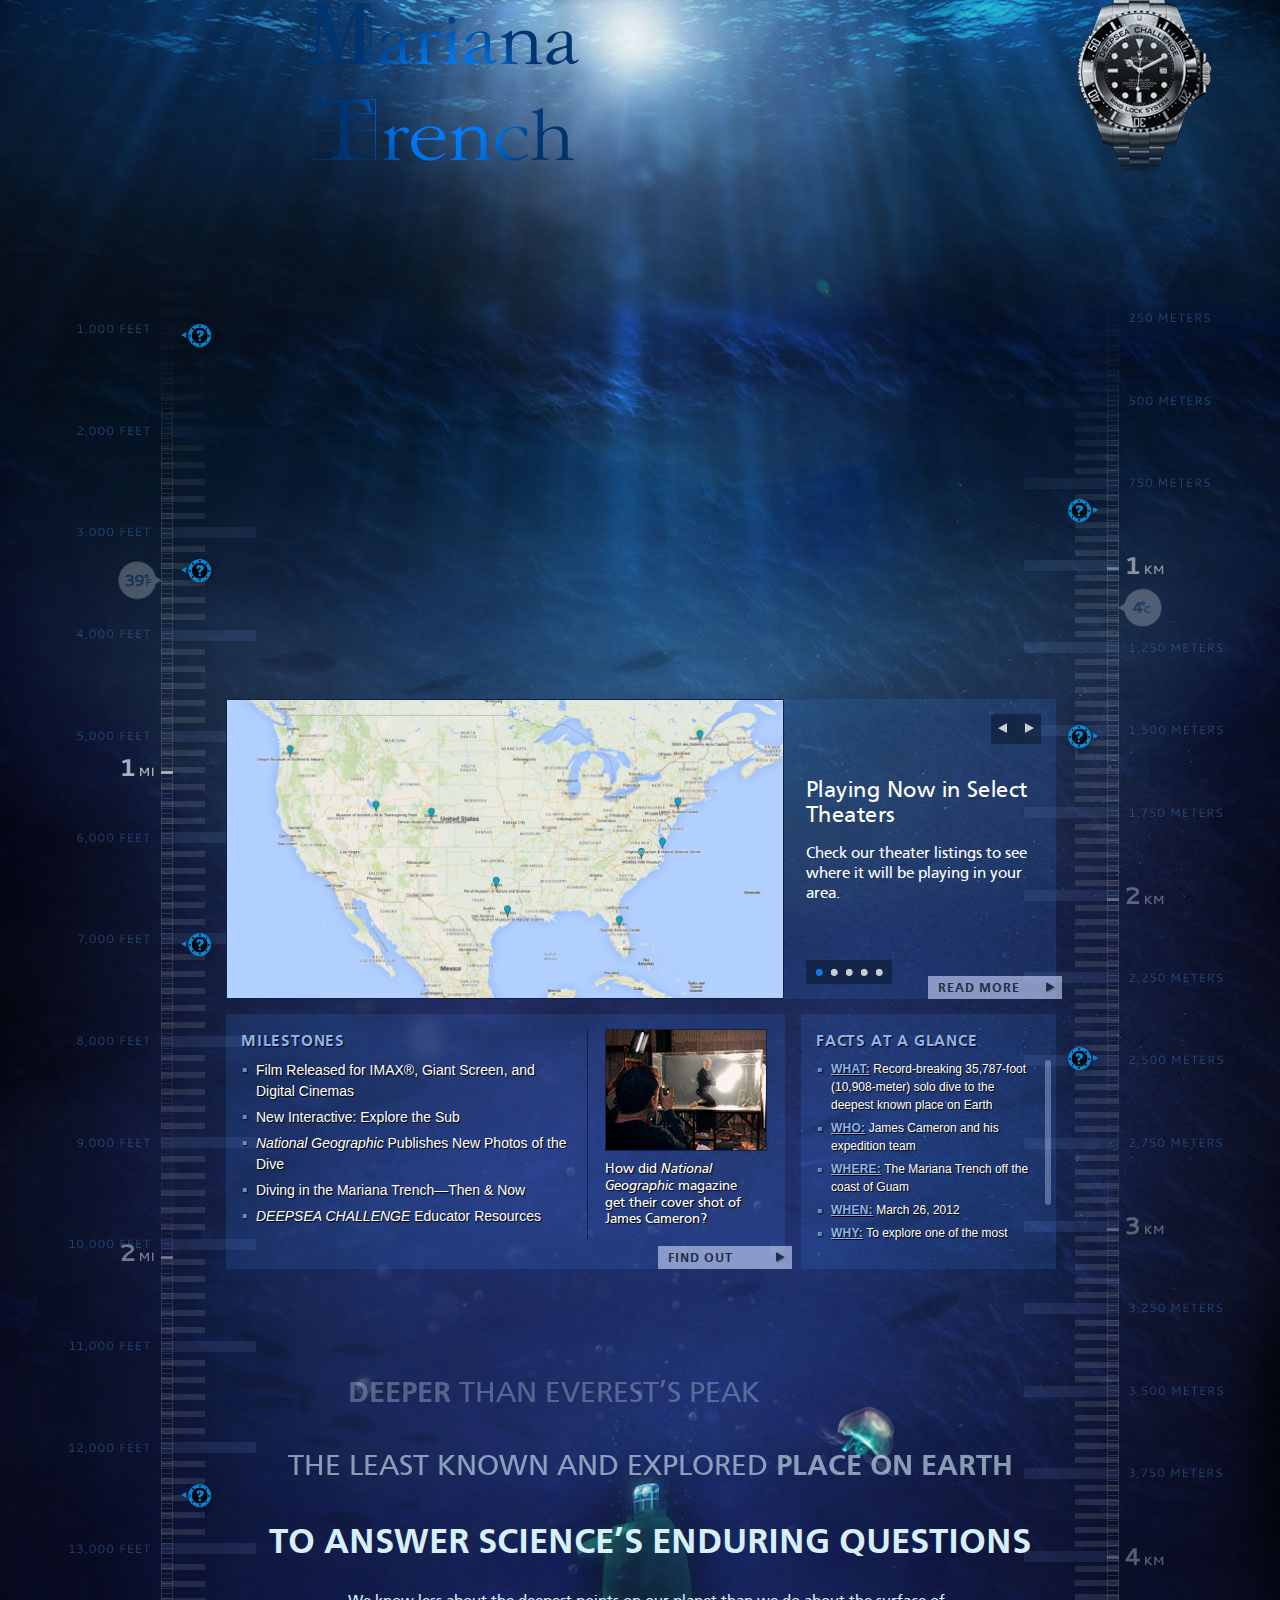
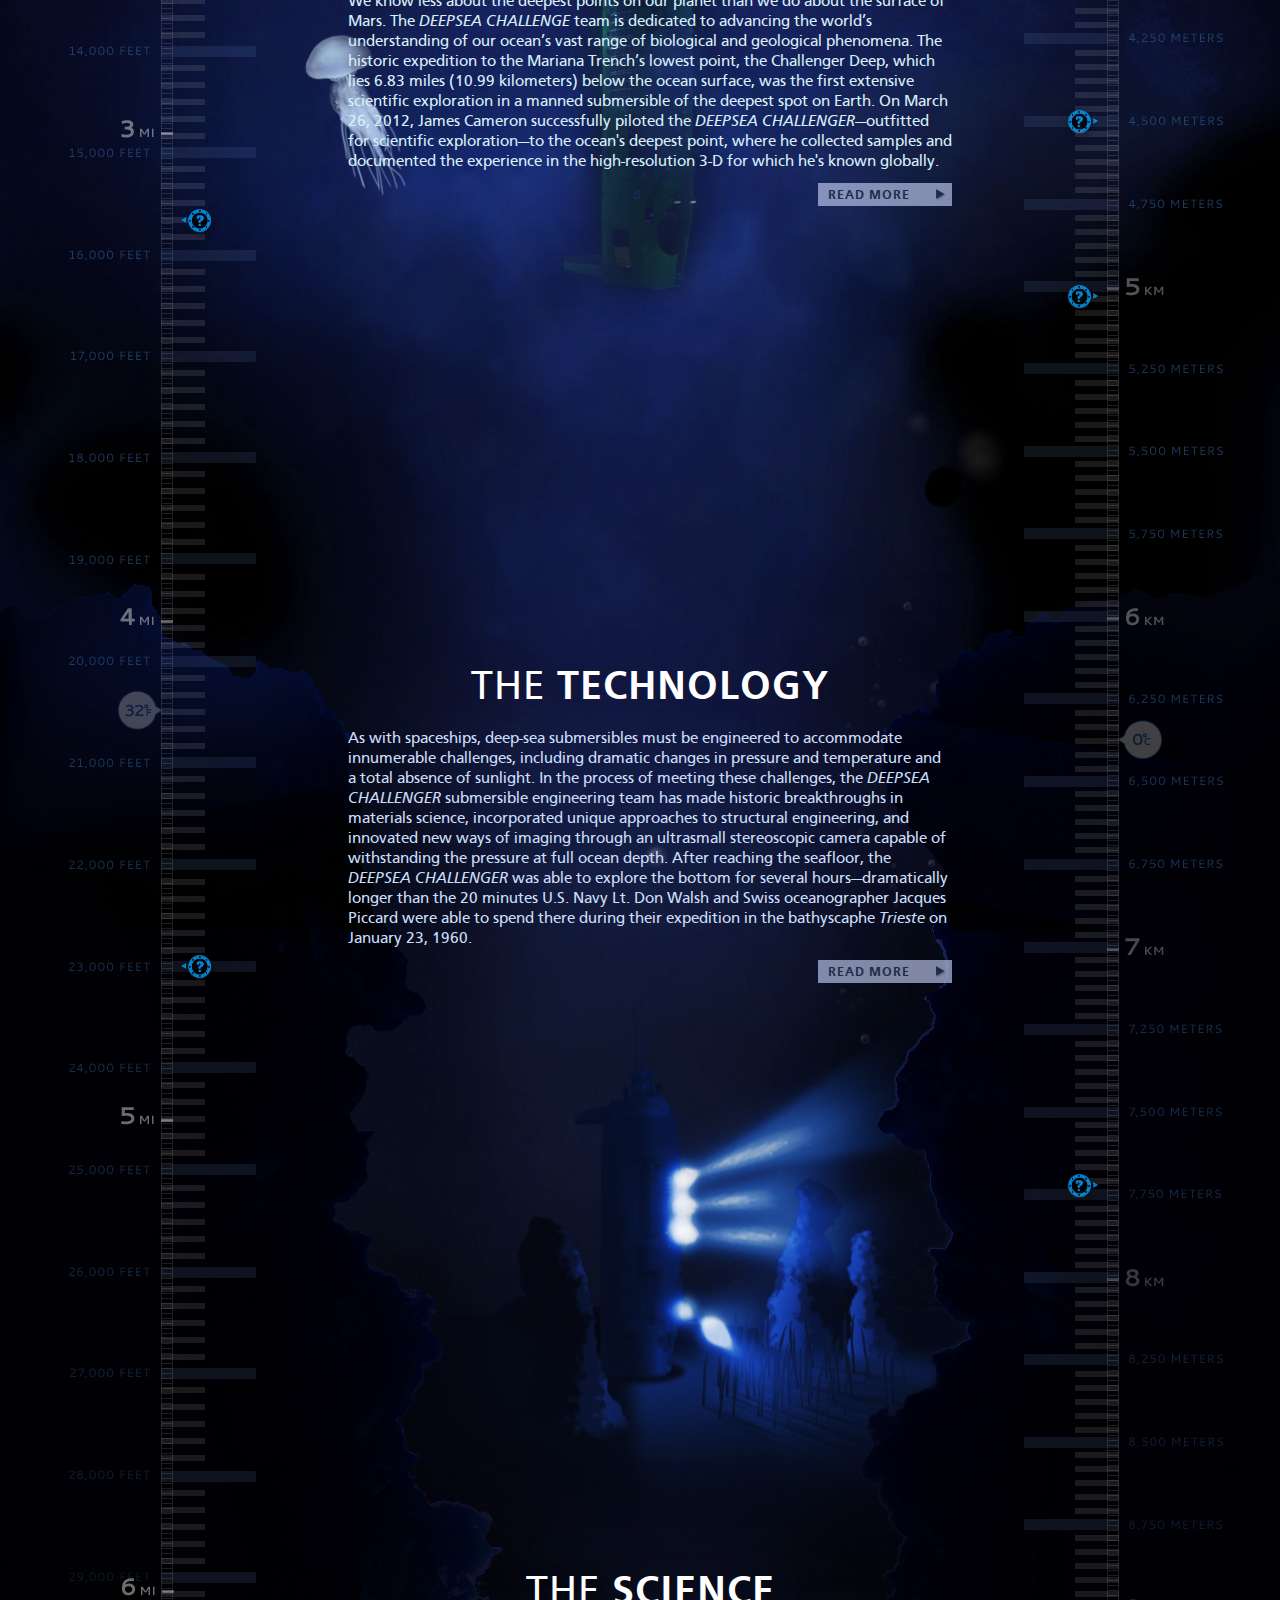
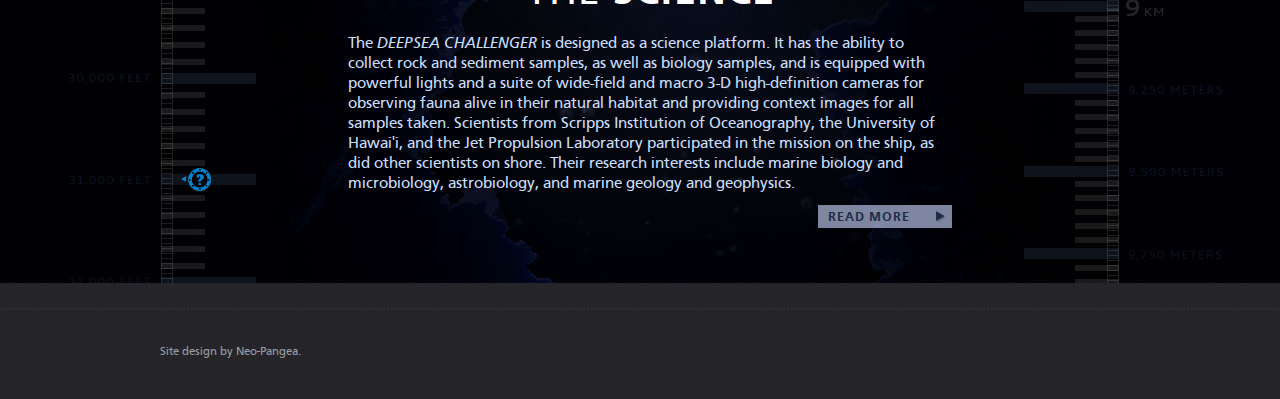
==== commit bfdf1a27: "clean up2" ====
--- a/index.html
+++ b/index.html
@@ -165,61 +165,10 @@
 					
 					<!-- MASTHEAD -->
 					
-								<header id="masthead">
+			<header id="masthead">
 				
 				<!-- Site Title -->
-				<h2 id="national-geographic"><a href="http://www.nationalgeographic.com/" target="_blank">National Geographic</a></h2>
-				<h1 id="deep-challenge"><a href="http://www.deepseachallenge.com">DEEPSEA CHALLENGE</a></h1>
-								
-				<!-- Sponsor -->		
-				<div id="sponsor">
-					<a href="http://www.deepseachallenge.com/the-expedition/rolex-deepsea-history/" title="Rolex Timeless Luxury Watches"><img src="images/logo-rolex.png" alt="Rolex"></a>
-					<div id="watchface">
-						<div id="watchfaceholder">
-
-						</div>
-												<script>
-							var flashvars = {
-								
-							};
-							var params = {
-								menu: "false",
-								allowFullScreen: "false",    
-								allowScriptAccess: "always",
-							  wmode: "transparent",
-							  quality: "high"
-							}; 
-							var attributes = {
-								id: "watchfaceswf"
-							};
-
-							swfobject.embedSWF("http://www.deepseachallenge.com/wp-content/themes/deepseachallenge_v2/flash/DS_on-time.swf", "watchfaceholder", "72", "72", "9.0.124", "http://www.adobe.com/go/getflashplayer", flashvars, params, attributes);
-						</script>
-											</div>
-					<div id="marianatime">
-						<div id="marianatimeholder">
-						
-						</div>
-												<script>
-							var flashvars = {
-								
-							};
-							var params = {
-								menu: "false",
-								allowFullScreen: "false",    
-								allowScriptAccess: "always",
-							  wmode: "transparent",
-							  quality: "high"
-							}; 
-							var attributes = {
-								id: "marianatimeswf"
-							};
-	
-							swfobject.embedSWF("http://www.deepseachallenge.com/wp-content/themes/deepseachallenge_v2/flash/time_in_mariana.swf", "marianatimeholder", "120", "30", "9.0.124", "http://www.adobe.com/go/getflashplayer", flashvars, params, attributes);
-						</script>
-												<a class="watchlink" href="http://www.deepseachallenge.com/the-expedition/rolex-deepsea-history/"></a>
-					</div>
-				</div>
+				<h1 id="deep-challenge"><a href="/">Mariana Trench</a></h1>
 
 			</header>					
 					
@@ -370,35 +319,7 @@
 
 							<a href="/the-science/" class="cta">Read more</a>
 						</div>
-							
-						<h3 class="stayconnected">Stay connected and receive updates</h3>	
-						<p id="homescrolltop"><a href="#" class="cta">Sign up</a></p>
-						
-							
-						<!-- Partners -->
-							
-									<div id="partners">
-				<h3>Science Partners</h3>
-				<ul>
-					<li class="major">
-						<span>Additional major support provided by</span> <a href="http://www.sloan.org/" target="_blank"><img src="images/partner-alfred.png" alt="The Alfred P. Sloan Foundation"></a>
-					</li>
-					<li style="position:relative; left:70px;"><a href="http://www.jpl.nasa.gov/" target="_blank"><img src="images/partner-jpl.png" alt="NASA Jet Propulsion Laboratory"></a></li>
-					<li style="position:relative; left:130px;"><a href="http://scripps.ucsd.edu/" target="_blank"><img src="images/partner-scripps.png" alt="Scripps Institution of Oceanography, UC San Diego"></a></li>
-					<li style="position:relative; left:170px;"><a href="http://www.uhm.hawaii.edu/" target="_blank"><img src="images/partner-hawaii.png" alt="University of Hawaii at Manoa"></a></li>
-					<li style="position:relative; left:175px;"><a href="http://www.uog.edu/" target="_blank"><img src="images/partner-guam.png" alt="University of Guam"></a></li>
-				</ul>
-				<!--
-				<ul>
-					<li style="position:relative; left:20px;"><a href="http://www.sloan.org/" target="_blank"><img src="http://www.deepseachallenge.com/wp-content/themes/deepseachallenge_v2/assets/partner-alfred.png" alt="The Alfred P. Sloan Foundation"></a></li>
-					<li style="position:relative; left:38px;"><a href="http://www.jpl.nasa.gov/" target="_blank"><img src="http://www.deepseachallenge.com/wp-content/themes/deepseachallenge_v2/assets/partner-jpl.png" alt="NASA Jet Propulsion Laboratory"></a></li>
-					<li style="position:relative; left:55px;"><a href="http://scripps.ucsd.edu/" target="_blank"><img src="http://www.deepseachallenge.com/wp-content/themes/deepseachallenge_v2/assets/partner-scripps.png" alt="Scripps Institution of Oceanography, UC San Diego"></a></li>
-					<li style="position:relative; left:45px;"><a href="http://www.uhm.hawaii.edu/" target="_blank"><img src="http://www.deepseachallenge.com/wp-content/themes/deepseachallenge_v2/assets/partner-hawaii.png" alt="University of Hawaii at Manoa"></a></li>
-					<li><a href="http://www.uog.edu/" target="_blank"><img src="http://www.deepseachallenge.com/wp-content/themes/deepseachallenge_v2/assets/partner-guam.png" alt="University of Guam"></a></li>
-				</ul>
-				-->
-			</div>
-											</div> <!-- /.sectioncontent -->
+					</div> <!-- /.sectioncontent -->
 				</section> <!-- /section4 -->
 			
 			</article> <!-- /#content -->	
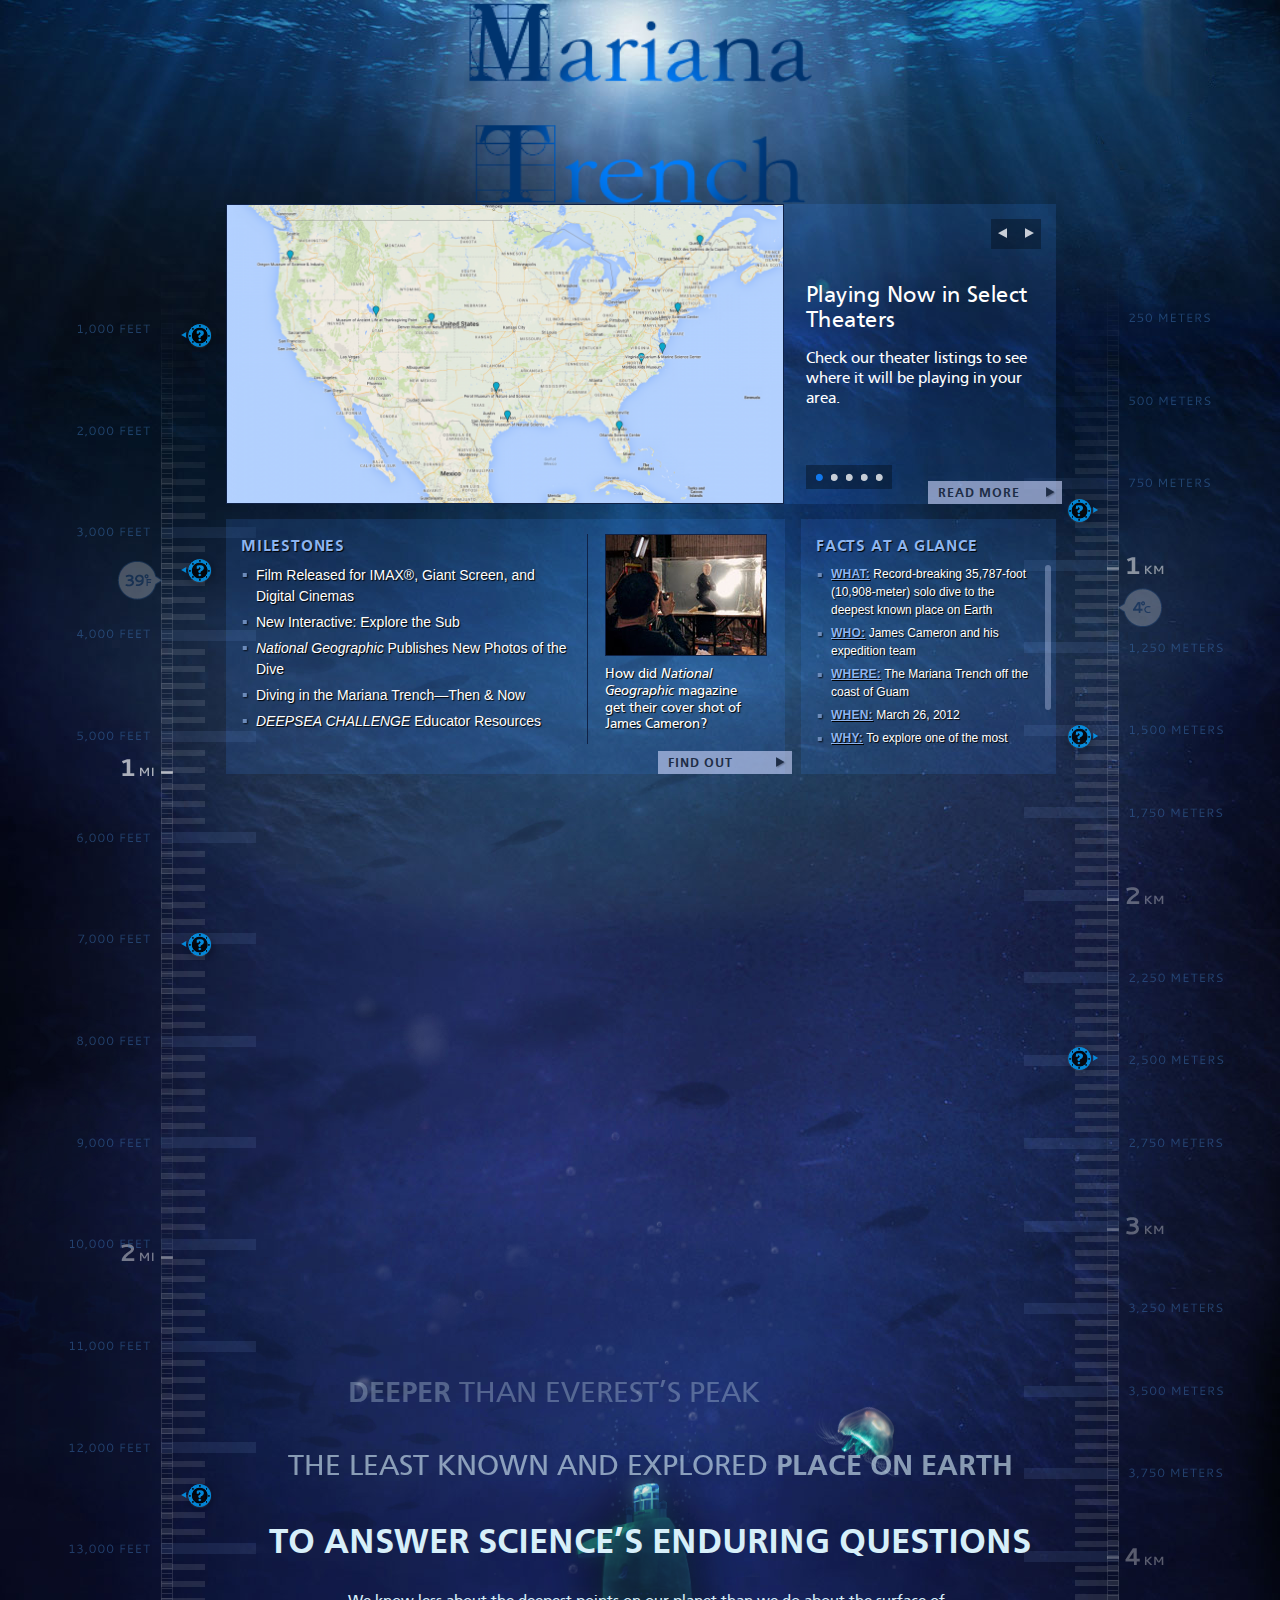
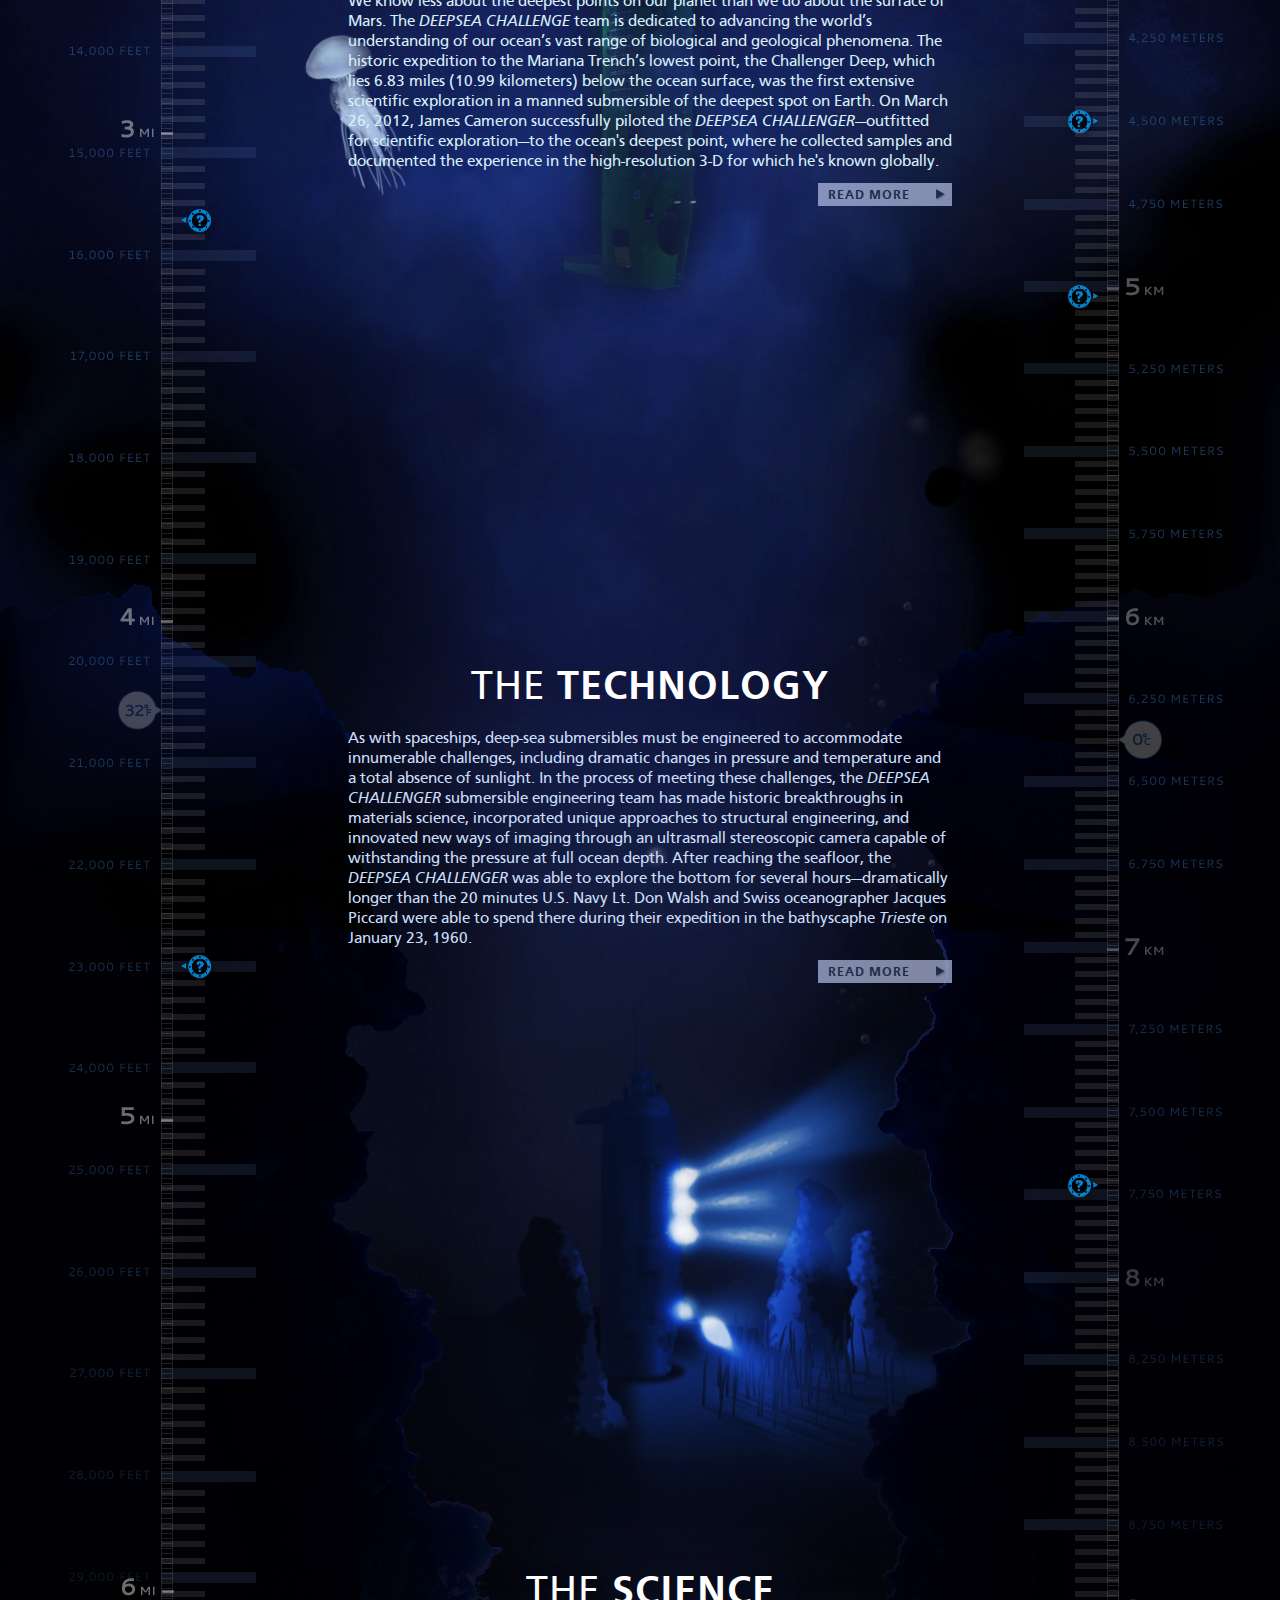
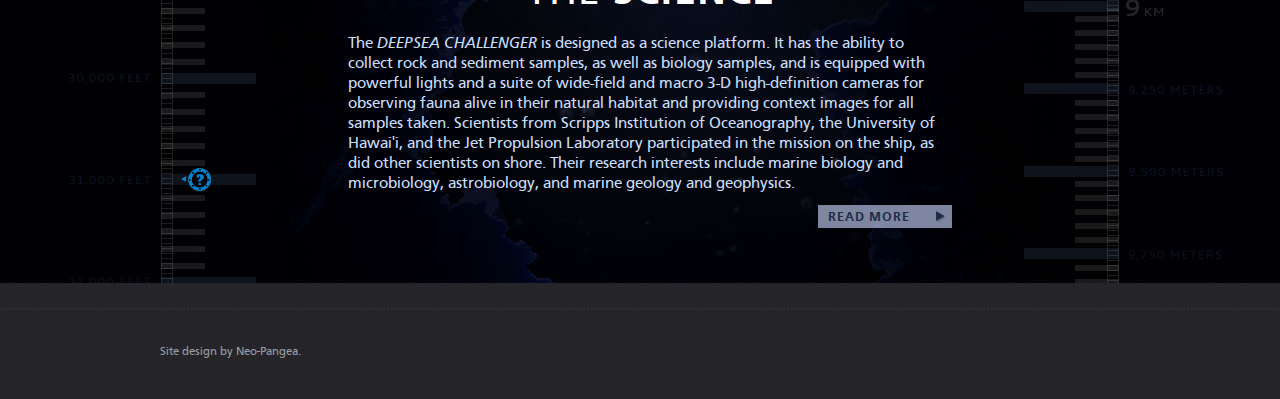
==== commit eb28b009: "clean up3" ====
--- a/index.html
+++ b/index.html
@@ -168,7 +168,7 @@
 			<header id="masthead">
 				
 				<!-- Site Title -->
-				<h1 id="deep-challenge"><a href="/">Mariana Trench</a></h1>
+				<img src="images/logo_deepchallenge.png" style="width: 50%;margin-left: auto;margin-right: auto;display: block;"></img>
 
 			</header>					
 					
@@ -181,7 +181,7 @@
 							
 							<!-- Trailer -->
 							<!--<img src="http://placehold.it/829x466" style="margin:10px 0 15px;" />-->
-							<iframe width="829" height="466" src="//www.youtube.com/embed/C8B4hClNWWc" frameborder="0" style="border:0; margin:10px 0 15px;" allowfullscreen></iframe>
+							<!-- <iframe width="829" height="466" src="//www.youtube.com/embed/C8B4hClNWWc" frameborder="0" style="border:0; margin:10px 0 15px;" allowfullscreen></iframe> -->
 							
 							<div id="hero" class="cross_fade dot_nav rotate_8">
 								<h2 class="ir">Featured</h2>
--- a/css/style.css
+++ b/css/style.css
@@ -147,6 +147,7 @@
 	background: url(../images/logo_deepchallenge.png);
 	height: 163px;
 	width: 380px;
+	position: center;
 }
 #national-geographic {
 	float: left;
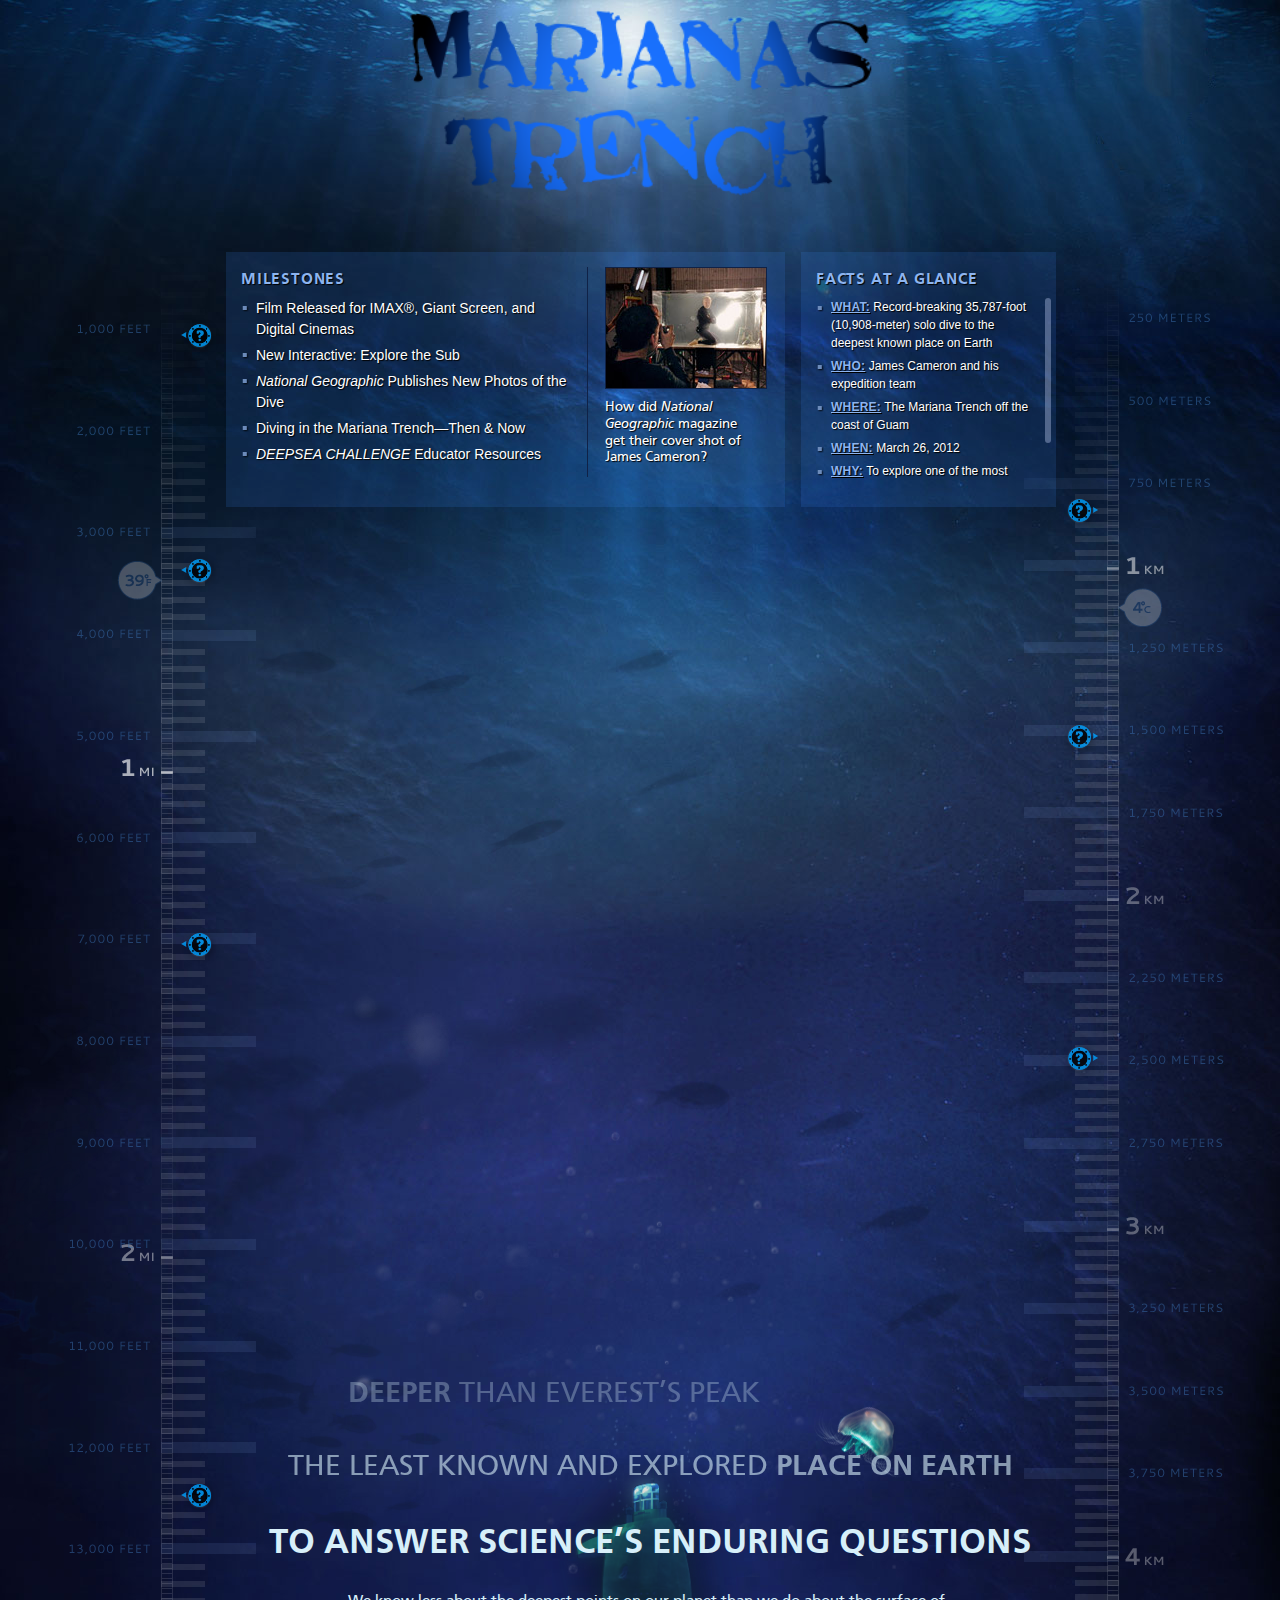
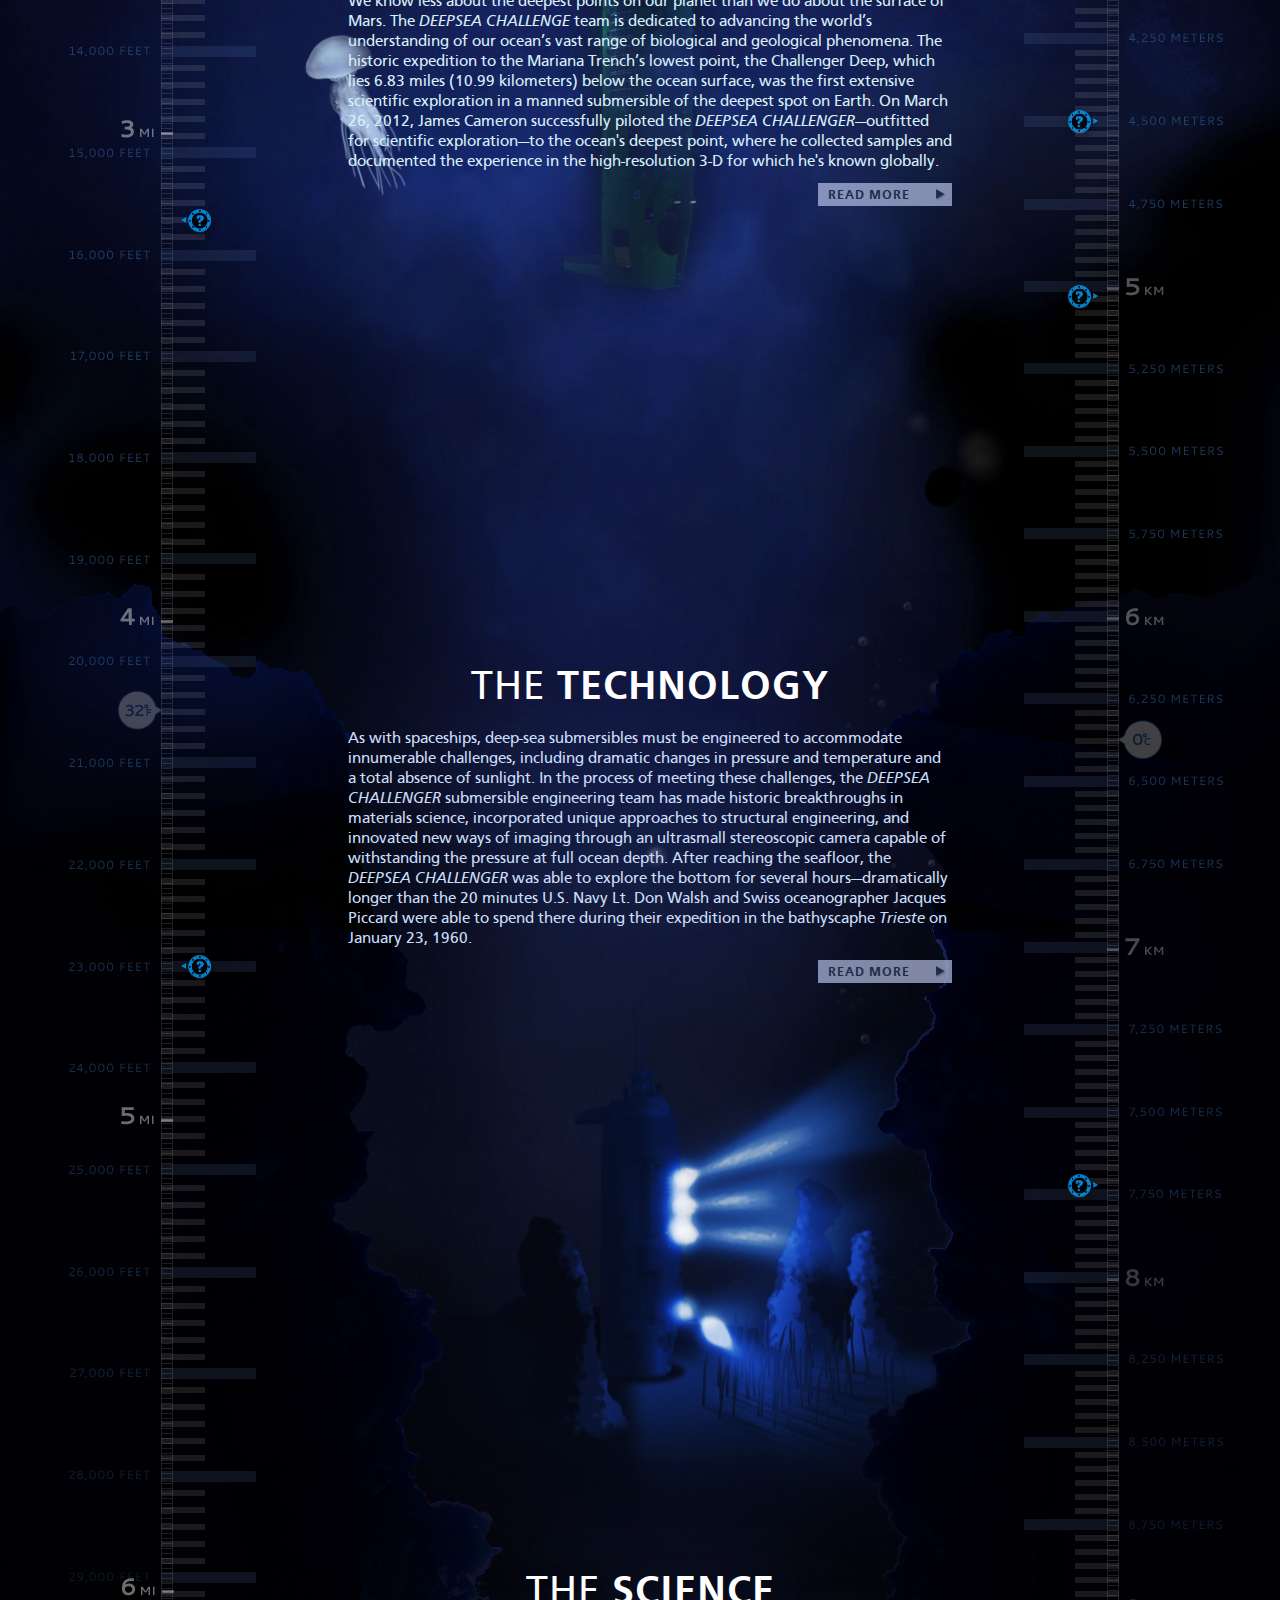
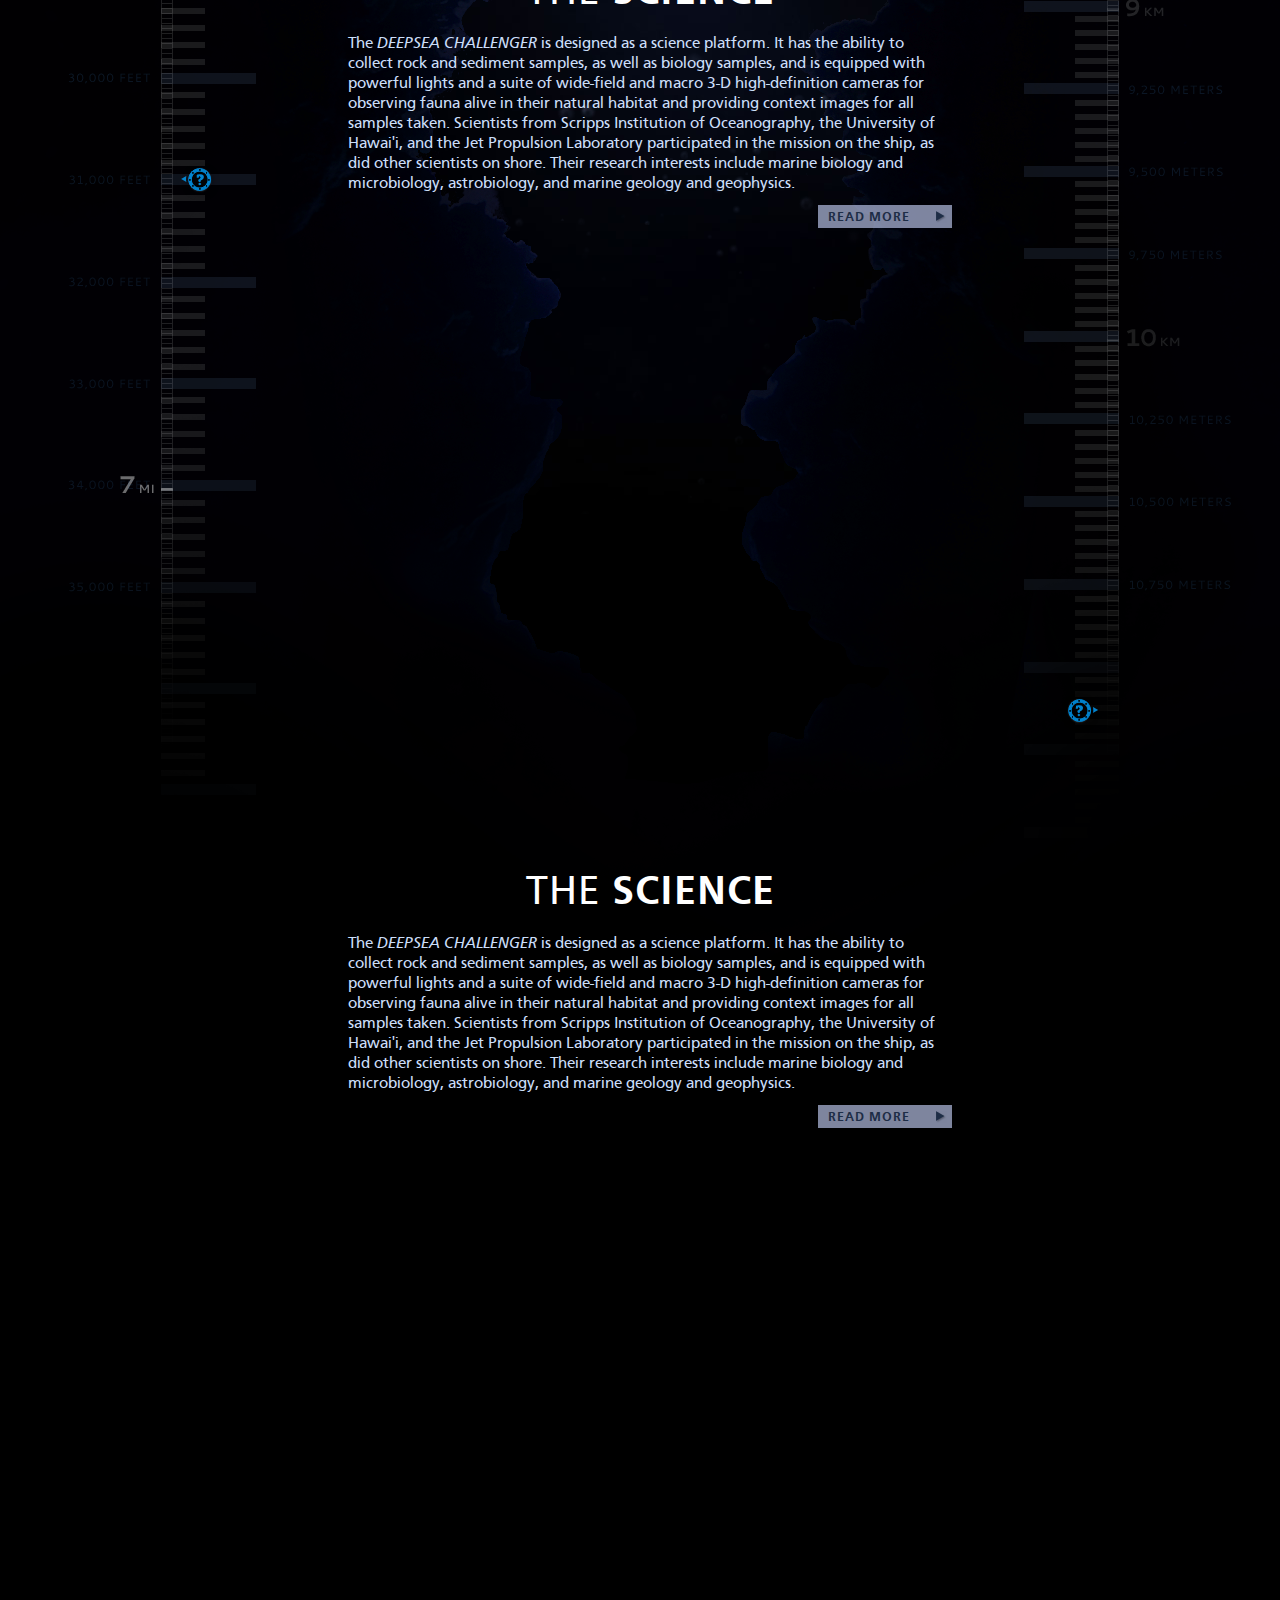
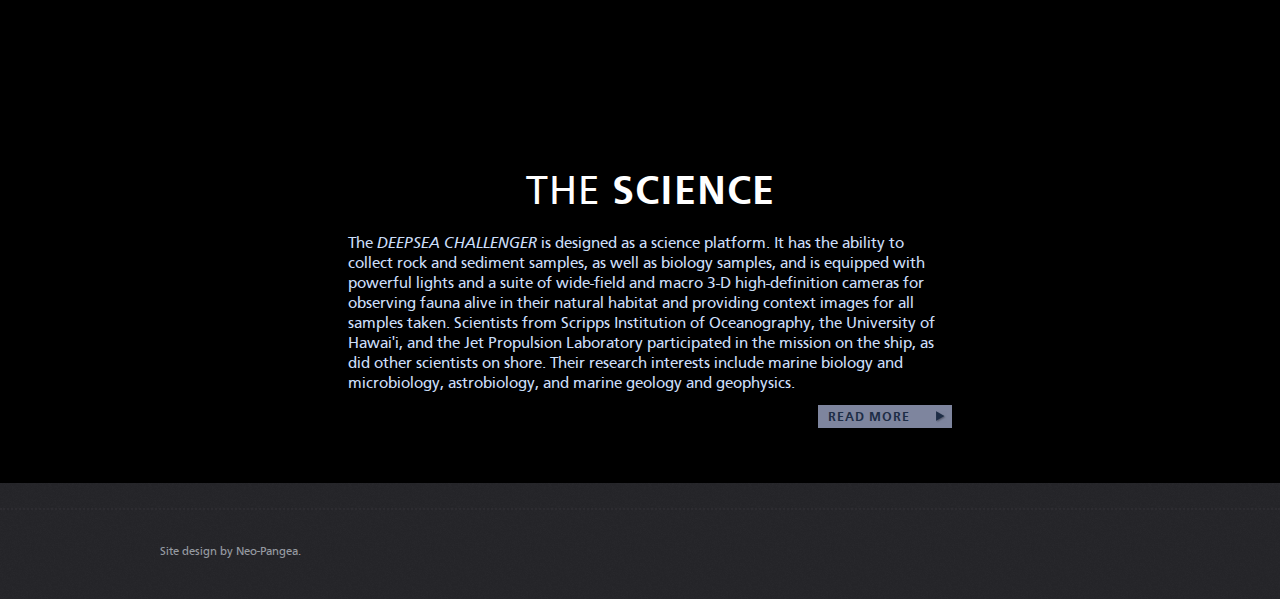
==== commit cbc13759: "clean up4" ====
--- a/index.html
+++ b/index.html
@@ -165,7 +165,7 @@
 					
 					<!-- MASTHEAD -->
 					
-			<header id="masthead">
+			<header id="masthead" style="margin-bottom: 5%;">
 				
 				<!-- Site Title -->
 				<img src="images/logo_deepchallenge.png" style="width: 50%;margin-left: auto;margin-right: auto;display: block;"></img>
@@ -185,55 +185,8 @@
 							
 							<div id="hero" class="cross_fade dot_nav rotate_8">
 								<h2 class="ir">Featured</h2>
-								<div id="slides">
-																		<article class="slide">
-																				<figure>
-																						<a href="https://mapsengine.google.com/map/u/0/viewer?authuser=0&hl=en&mid=zbPkJJKmW9VU.khtVt6Wo6euI" title="Playing Now in Select Theaters" target="_blank"><img width="560" height="300" src="images/Screen-Shot-2015-01-12-at-4.43.56-PM-560x300.png" class="attachment-feature wp-post-image" alt="Screen Shot 2015-01-12 at 4.43.56 PM"></a>
-																					</figure>
-																				<h3>Playing Now in Select Theaters</h3>
-										<div class="addthis_toolbox addthis_default_style " addthis:url="http://www.deepseachallenge.com/featured/playing-now-in-select-theaters/" addthis:title="Playing Now in Select Theaters "><a class="addthis_button_facebook_like" fb:like:layout="button_count"></a><a class="addthis_button_tweet"></a><a class="addthis_button_pinterest_pinit"></a><a class="addthis_counter addthis_pill_style"></a></div><p>Check our theater listings to see where it will be playing in your area.</p>
-										<a href="https://mapsengine.google.com/map/u/0/viewer?authuser=0&hl=en&mid=zbPkJJKmW9VU.khtVt6Wo6euI" class="cta" target="_blank">Read More</a>
-																			</article>
-									<!-- !slide -->
-																		<article class="slide">
-																				<figure>
-																						<a href="http://www.deepseachallenge.com/the-film/synopsis/" title="JAMES CAMERON’S DEEPSEA CHALLENGE 3D"><img width="560" height="300" src="images/Undersea_divers-and-sub-560x300.jpg" class="attachment-feature wp-post-image" alt></a>
-																					</figure>
-																				<h3>JAMES CAMERON’S DEEPSEA CHALLENGE 3D</h3>
-										<div class="addthis_toolbox addthis_default_style " addthis:url="http://www.deepseachallenge.com/featured/deepsea-challenge-3d-in-theaters-august-8/" addthis:title="JAMES CAMERON’S DEEPSEA CHALLENGE 3D "><a class="addthis_button_facebook_like" fb:like:layout="button_count"></a><a class="addthis_button_tweet"></a><a class="addthis_button_pinterest_pinit"></a><a class="addthis_counter addthis_pill_style"></a></div><p>Learn more about the film.</p>
-										<a href="http://www.deepseachallenge.com/the-film/synopsis/" class="cta">Read More</a>
-																			</article>
-									<!-- !slide -->
-																		<article class="slide">
-																				<figure>
-																						<a href="http://ngm.nationalgeographic.com/2013/06/125-deepsea-challenge/barcott-text#content" title="Preparing for a Voyage to the Deep" target="_blank"><img width="560" height="300" src="images/ngm-deepsea-challenger_main.jpg" class="attachment-feature wp-post-image" alt="Picture of Deepsea Challenger sub diving straight down"></a>
-																					</figure>
-																				<h3>Preparing for a Voyage to the Deep</h3>
-										<div class="addthis_toolbox addthis_default_style " addthis:url="http://www.deepseachallenge.com/featured/preparing-for-a-voyage-to-the-deep/" addthis:title="Preparing for a Voyage to the Deep "><a class="addthis_button_facebook_like" fb:like:layout="button_count"></a><a class="addthis_button_tweet"></a><a class="addthis_button_pinterest_pinit"></a><a class="addthis_counter addthis_pill_style"></a></div><p>After seven years spent on research, design, and testing, one question remained: Could the sub survive the crushing pressure at 36,000 feet?</p>
-										<a href="http://ngm.nationalgeographic.com/2013/06/125-deepsea-challenge/barcott-text#content" class="cta" target="_blank">Read More</a>
-																			</article>
-									<!-- !slide -->
-																		<article class="slide">
-																				<figure>
-																						<a href="http://ngm.nationalgeographic.com/2013/06/125-deepsea-challenge/thiessen-photography" title="Photos: Onward and Downward" target="_blank"><img width="560" height="300" src="images/ngm_thiessen-gallery-sub-lowering.jpg" class="attachment-feature wp-post-image" alt="Picture of the Deepsea Challenger being lowered to the ocean surface"></a>
-																					</figure>
-																				<h3>Photos: Onward and Downward</h3>
-										<div class="addthis_toolbox addthis_default_style " addthis:url="http://www.deepseachallenge.com/featured/photos-onward-and-downward/" addthis:title="Photos: Onward and Downward "><a class="addthis_button_facebook_like" fb:like:layout="button_count"></a><a class="addthis_button_tweet"></a><a class="addthis_button_pinterest_pinit"></a><a class="addthis_counter addthis_pill_style"></a></div><p>Travel along on the expedition—from building the sub to the relief of resurfacing after the dive.</p>
-										<a href="http://ngm.nationalgeographic.com/2013/06/125-deepsea-challenge/thiessen-photography" class="cta" target="_blank">Read More</a>
-																			</article>
-									<!-- !slide -->
-																		<article class="slide">
-																				<figure>
-																						<a href="http://ngm.nationalgeographic.com/2013/06/125-deepsea-challenge/cameron-text" title="Pressure Dive" target="_blank"><img width="560" height="300" src="images/ngm_james-cameron-account.jpg" class="attachment-feature wp-post-image" alt="Picture of the close-up face and eyes of James Cameron rising from blue water"></a>
-																					</figure>
-																				<h3>Pressure Dive</h3>
-										<div class="addthis_toolbox addthis_default_style " addthis:url="http://www.deepseachallenge.com/featured/pressure-dive/" addthis:title="Pressure Dive "><a class="addthis_button_facebook_like" fb:like:layout="button_count"></a><a class="addthis_button_tweet"></a><a class="addthis_button_pinterest_pinit"></a><a class="addthis_counter addthis_pill_style"></a></div><p>James Cameron was poised above the deepest place on Earth. A key safety system had failed. But it was now, or never. Read Cameron’s first-person account.</p>
-										<a href="http://ngm.nationalgeographic.com/2013/06/125-deepsea-challenge/cameron-text" class="cta" target="_blank">Read More</a>
-																			</article>
-									<!-- !slide -->
-																		<a id="nextslide" class="nextprevnav" href="javascript:void(0);" rel="nofollow"><span class="ir">Next »</span></a>
-									<a id="prevslide" class="nextprevnav" href="javascript:void(0);" rel="nofollow"><span class="ir">« Previous </span></a>
-								</div>
+
+								
 
 								<!-- !slides -->
 								<div id="latestnews" class="heromodule">
@@ -250,7 +203,6 @@
        <p>How did <em>National Geographic</em> magazine get their cover shot of James Cameron?</p>
     </span>
 </a>
-<a class="cta" href="http://ngm.nationalgeographic.com/2013/06/125-deepsea-challenge/the-moment">Find Out</a>
 <!-- !promomodule --></div>
 		</aside>								</div>
 								
@@ -308,6 +260,34 @@
 				</section> <!-- /section3 -->
 				
 				<!-- Section 4: About the Science -->
+				<section id="section4" class="mainsection">
+
+					<div class="sectioncontent">
+							
+						<div class="aboutthescience floatwrapper">
+							<h2>The <b>Science</b></h2>
+
+							<p>The <i>DEEPSEA CHALLENGER</i> is designed as a science platform. It has the ability to collect rock and sediment samples, as well as biology samples, and is equipped with powerful lights and a suite of wide-field and macro 3-D high-definition cameras for observing fauna alive in their natural habitat and providing context images for all samples taken. Scientists from Scripps Institution of Oceanography, the University of Hawai'i, and the Jet Propulsion Laboratory participated in the mission on the ship, as did other scientists on shore. Their research interests include marine biology and microbiology, astrobiology, and marine geology and geophysics.</p>
+
+							<a href="/the-science/" class="cta">Read more</a>
+						</div>
+					</div> <!-- /.sectioncontent -->
+				</section> <!-- /section4 -->
+
+				<section id="section4" class="mainsection">
+
+					<div class="sectioncontent">
+							
+						<div class="aboutthescience floatwrapper">
+							<h2>The <b>Science</b></h2>
+
+							<p>The <i>DEEPSEA CHALLENGER</i> is designed as a science platform. It has the ability to collect rock and sediment samples, as well as biology samples, and is equipped with powerful lights and a suite of wide-field and macro 3-D high-definition cameras for observing fauna alive in their natural habitat and providing context images for all samples taken. Scientists from Scripps Institution of Oceanography, the University of Hawai'i, and the Jet Propulsion Laboratory participated in the mission on the ship, as did other scientists on shore. Their research interests include marine biology and microbiology, astrobiology, and marine geology and geophysics.</p>
+
+							<a href="/the-science/" class="cta">Read more</a>
+						</div>
+					</div> <!-- /.sectioncontent -->
+				</section> <!-- /section4 -->
+
 				<section id="section4" class="mainsection">
 
 					<div class="sectioncontent">
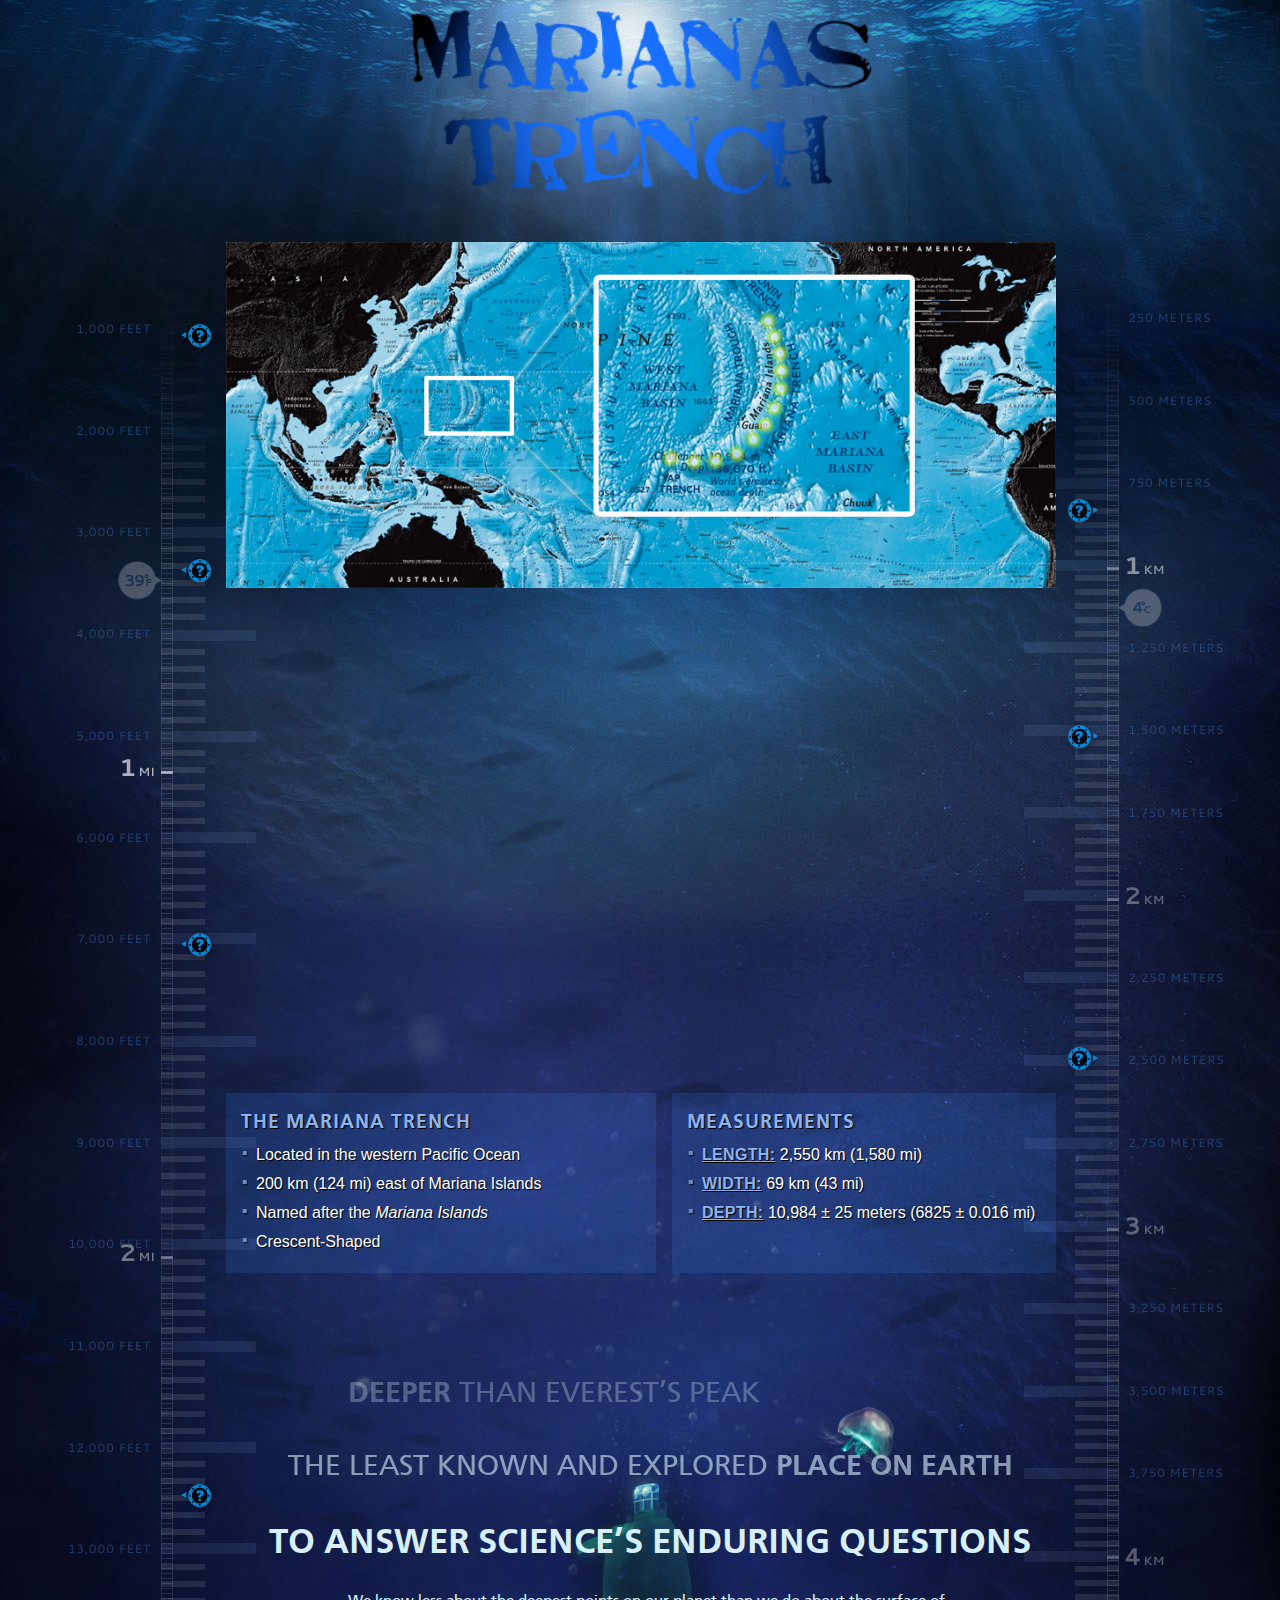
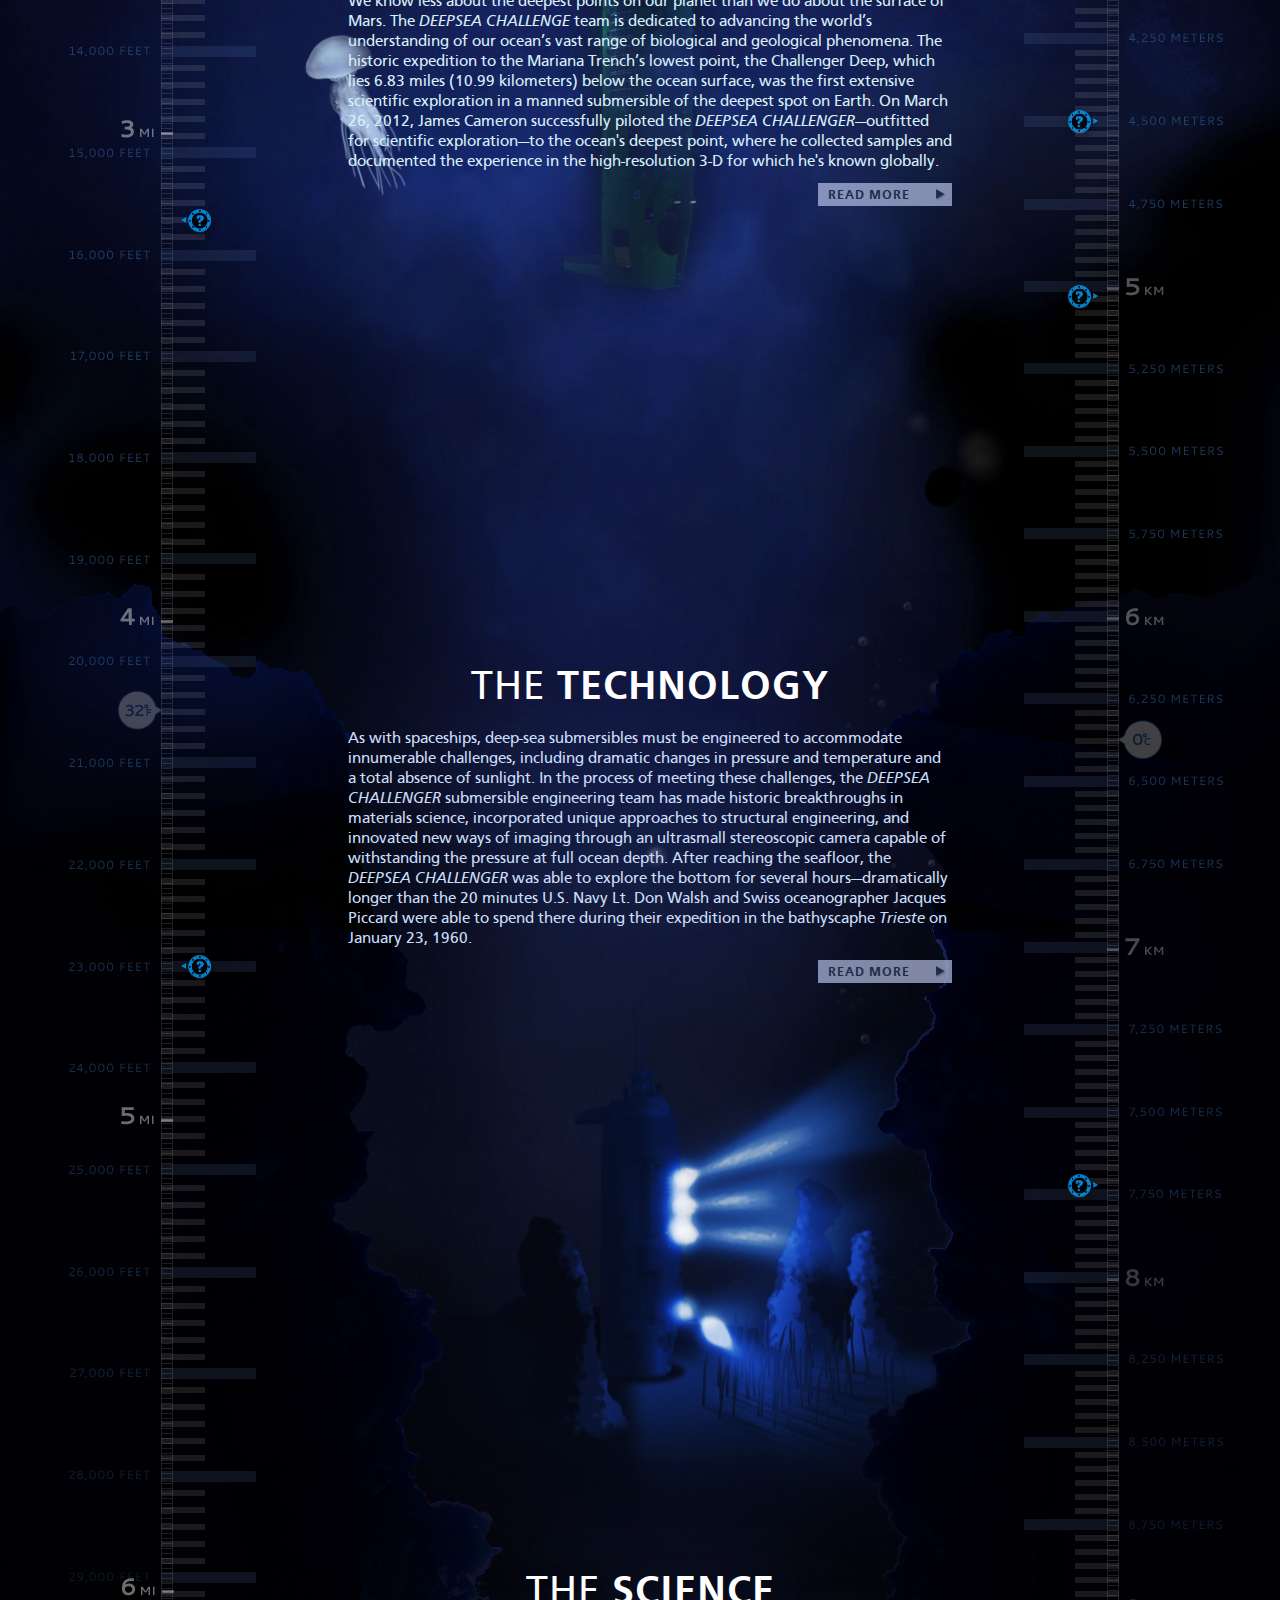
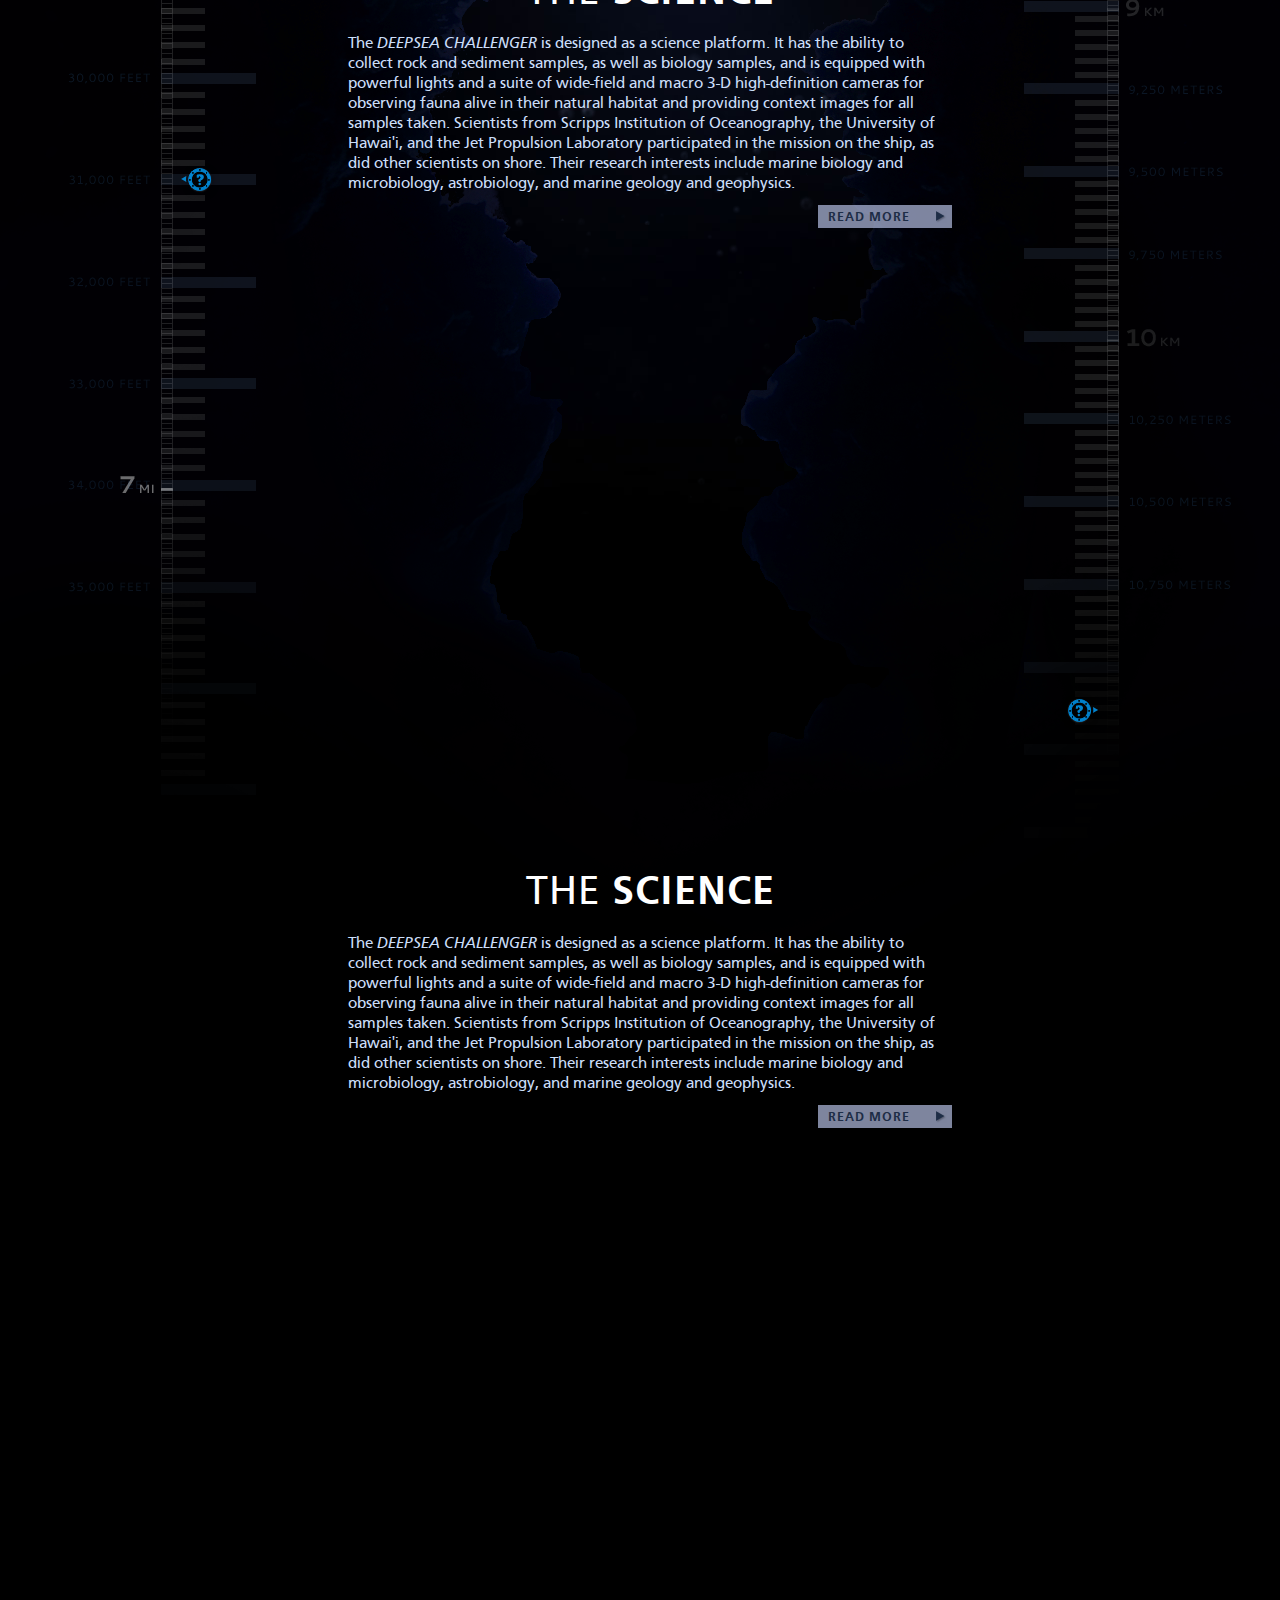
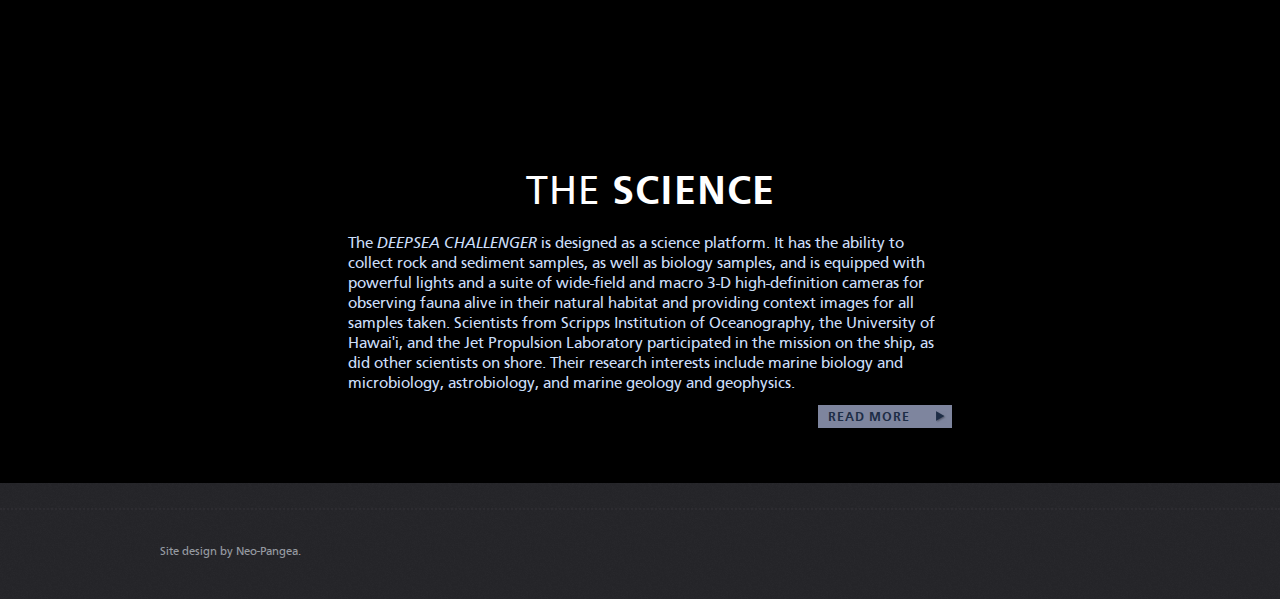
==== commit ed401e3b: "clean up5" ====
--- a/index.html
+++ b/index.html
@@ -1,7 +1,7 @@
 <!DOCTYPE html><html xmlns:og="http://ogp.me/ns#" xmlns:fb="https://www.facebook.com/2008/fbml" lang="en-US" xmlns:addthis="http://www.addthis.com/help/api-spec" class="no-js"><head>
 	<meta charset="utf-8">
 	<meta name="viewport" content="initial-scale=1.0, width=device-width">
-	<title>DEEPSEA CHALLENGE – National Geographic Explorer James Cameron’s Expedition</title>
+	<title>Mariana Trench</title>
 	<link rel="stylesheet" type="text/css" media="all" href="css/style.css">
 	<link rel="pingback" href="http://www.deepseachallenge.com/xmlrpc.php">
 	<link rel="icon" type="image/x-icon" href="images/favicon.png">
@@ -175,13 +175,13 @@
 					<div class="sectioncontent">
 						
 												
-						
+						<img src="images/mariana-trench-map-dots.jpg" style="width: 100%"></img>						
 												
 						<div class="blogmodules floatwrapper">
 							
 							<!-- Trailer -->
 							<!--<img src="http://placehold.it/829x466" style="margin:10px 0 15px;" />-->
-							<!-- <iframe width="829" height="466" src="//www.youtube.com/embed/C8B4hClNWWc" frameborder="0" style="border:0; margin:10px 0 15px;" allowfullscreen></iframe> -->
+							<iframe width="829" height="466" src="https://www.youtube.com/watch?v=p5qKgBu9ij8" frameborder="0" style="border:0; margin:10px 0 15px;" allowfullscreen></iframe>
 							
 							<div id="hero" class="cross_fade dot_nav rotate_8">
 								<h2 class="ir">Featured</h2>
@@ -190,30 +190,23 @@
 
 								<!-- !slides -->
 								<div id="latestnews" class="heromodule">
-									<aside id="text-16" class="widget widget_text"><h3 class="aside-title">Milestones</h3>			<div class="textwidget"><ul>
-<li><a href="http://www.deepseachallenge.com//latest-news/film-released-for-imax-giant-screen-and-digital-cinemas/">Film Released for IMAX®, Giant Screen, and Digital Cinemas</a></li>
-<li><a href="http://ngm.nationalgeographic.com/2013/06/125-deepsea-challenge/submersible-interactive">New Interactive: Explore the Sub</a></li>
-<li><a href="http://ngm.nationalgeographic.com/2013/06/125-deepsea-challenge/thiessen-photography"><em>National Geographic</em> Publishes New Photos of the Dive</a></li>
-<li><a href="http://www.nationalgeographic.com/125/exploration-moments/then-now-trieste/">Diving in the Mariana Trench—Then & Now</a></li>
-<li><a href="http://education.nationalgeographic.com/education/deepsea-challenge/"><em>DEEPSEA CHALLENGE</em> Educator Resources</a></li>
+									<aside id="text-16" class="widget widget_text"><h3 class="aside-title">The Mariana Trench</h3>			<div class="textwidget"><ul>
+<li><a>Located in the western Pacific Ocean</a></li>
+<li><a>200 km (124 mi) east of Mariana Islands</a></li>
+<li><a>Named after the <em>Mariana Islands</em></a></li>
+<li><a>Crescent-Shaped</a></li>
 </ul></div>
-		</aside><aside id="text-17" class="widget widget_text">			<div class="textwidget"><a href="http://ngm.nationalgeographic.com/2013/06/125-deepsea-challenge/the-moment/">
-  <img src="images/ngm_cover-james-cameron-shoot.jpg">
-    <span id="promowrap">  
-       <p>How did <em>National Geographic</em> magazine get their cover shot of James Cameron?</p>
-    </span>
+		</aside><aside id="text-17" class="widget">			<div class="textwidget">
 </a>
 <!-- !promomodule --></div>
 		</aside>								</div>
 								
 								<!-- !latestnews -->							
 								<div id="factsataglance" class="heromodule">
-									<aside id="text-18" class="widget widget_text"><h3 class="aside-title">Facts At a Glance</h3>			<div class="textwidget"><ul>
-<li><a href="/latest-news/deepest-solo-dive-makes-history/"><strong>WHAT:</strong> Record-breaking 35,787-foot (10,908-meter) solo dive to the deepest known place on Earth</a></li>
-<li><a href="/the-team/"><strong>WHO:</strong> James Cameron and his expedition team</a></li>
-<li><a href="/the-expedition/mariana-trench/"><strong>WHERE:</strong> The Mariana Trench off the coast of Guam</a></li>
-<li><a href="/latest-news/deepest-solo-dive-makes-history/"><strong>WHEN:</strong> March 26, 2012</a></li>
-<li><a href="/the-science/"><strong>WHY:</strong> To explore one of the most remote places on Earth and collect deep-sea data for scientific analysis</a></li>
+									<aside id="text-18" class="widget widget_text"><h3 class="aside-title">Measurements</h3>			<div class="textwidget"><ul>
+<li><a><strong>LENGTH:</strong> 2,550 km (1,580 mi)</a></li>
+<li><a><strong>WIDTH:</strong> 69 km (43 mi)</a></li>
+<li><a><strong>DEPTH:</strong> 10,984 ± 25 meters (6825 ± 0.016 mi)</a></li>
 </ul></div>
 		</aside>								</div>
 								<!-- !factsataglance -->
@@ -320,11 +313,6 @@
 						<b class="factbanner">Depth Fact</b>
 						<h2>1,044 Ft <span>(318 M)</span></h2>
 						<p>Deepest verified scuba dive (by Nuno Gomez in the Red Sea in 2005)</p>
-						<div class="factshare">
-							Share this fact
-							<a href="http://www.facebook.com/sharer.php?s=100&p[url]=http://www.deepseachallenge.com&p[title]=DEEPSEA CHALLENGE&p[images][0]=http%3A%2F%2Fwww.deepseachallenge.com%2Fimages%2Fsite_thumbnail.jpg&p[summary]=1%2C044%20feet%3A%20Deepest%20verified%20scuba%20dive%20(by%20Nuno%20Gomez%20in%20the%20Red%20Sea%20in%202005)%20" target="_blank" class="factfacebook">Share on Facebook</a>
-							<a href="http://twitter.com/home?status=1%2C044%20feet%3A%20Deepest%20verified%20scuba%20dive%20(by%20Nuno%20Gomez%20in%20the%20Red%20Sea%20in%202005)%20%23deepseachallenge" target="_blank" class="facttwitter">Share on Twitter</a>
-						</div>
 					</div>
 				</aside>
 
@@ -334,11 +322,6 @@
 						<b class="factbanner">Depth Fact</b>
 						<h2>2,716.5 Ft <span>(828 M)</span></h2>
 						<p>Height of the world's tallest building—Burj Khalifa in Dubai, UAE</p>
-						<div class="factshare">
-							Share this fact
-							<a href="http://www.facebook.com/sharer.php?s=100&p[url]=http://www.deepseachallenge.com&p[title]=DEEPSEA CHALLENGE&p[images][0]=http%3A%2F%2Fwww.deepseachallenge.com%2Fimages%2Fsite_thumbnail.jpg&p[summary]=2%2C716.5%20feet%3A%20Height%20of%20the%20world's%20tallest%20building--Burj%20Khalifa%20in%20Dubai%2C%20UAE" target="_blank" class="factfacebook">Share on Facebook</a>
-							<a href="http://twitter.com/home?status=2%2C716.5%20feet%3A%20Height%20of%20the%20world's%20tallest%20building--Burj%20Khalifa%20in%20Dubai%2C%20UAE%20%23deepseachallenge" target="_blank" class="facttwitter">Share on Twitter</a>
-						</div>
 					</div>
 				</aside>
 
@@ -348,11 +331,6 @@
 						<b class="factbanner">Depth Fact</b>
 						<h2>3,300 Ft <span>(1,006 M)</span></h2>
 						<p>The midnight zone, where the only light comes from the glow of jellyfish, microbes, and other creatures</p>
-						<div class="factshare">
-							Share this fact
-							<a href="http://www.facebook.com/sharer.php?s=100&p[url]=http://www.deepseachallenge.com&p[title]=DEEPSEA CHALLENGE&p[images][0]=http%3A%2F%2Fwww.deepseachallenge.com%2Fimages%2Fsite_thumbnail.jpg&p[summary]=3%2C300%20feet%3A%20The%20midnight%20zone%2C%20where%20the%20only%20light%20comes%20from%20the%20glow%20of%20jellyfish%20and%20other%20bioluminescent%20creatures" target="_blank" class="factfacebook">Share on Facebook</a>
-							<a href="http://twitter.com/home?status=3%2C300%20feet%3A%20The%20midnight%20zone%2C%20where%20the%20only%20light%20comes%20from%20the%20glow%20of%20jellyfish%20and%20other%20bioluminescent%20creatures%20%23deepseachallenge" target="_blank" class="facttwitter">Share on Twitter</a>
-						</div>
 					</div>
 				</aside>
 
@@ -362,11 +340,6 @@
 						<b class="factbanner">Depth Fact</b>
 						<h2>5,000 Ft <span>(1,524 M)</span></h2>
 						<p>Elephant seals can spend up to 2 hours in depths over 4,920 ft (1,500 m)</p>
-						<div class="factshare">
-							Share this fact
-							<a href="http://www.facebook.com/sharer.php?s=100&p[url]=http://www.deepseachallenge.com&p[title]=DEEPSEA CHALLENGE&p[images][0]=http%3A%2F%2Fwww.deepseachallenge.com%2Fimages%2Fsite_thumbnail.jpg&p[summary]=5%2C000%20feet%3A%20Elephant%20seals%20can%20spend%20up%20to%202%20hours%20in%20depths%20over%204%2C920%20feet" target="_blank" class="factfacebook">Share on Facebook</a>
-							<a href="http://twitter.com/home?status=5%2C000%20feet%3A%20Elephant%20seals%20can%20spend%20up%20to%202%20hours%20in%20depths%20over%204%2C920%20feet%20%23deepseachallenge" target="_blank" class="facttwitter">Share on Twitter</a>
-						</div>
 					</div>
 				</aside>
 
@@ -376,11 +349,6 @@
 						<b class="factbanner">Depth Fact</b>
 						<h2>7,035 Ft <span>(2,144 M)</span></h2>
 						<p>If Mount Everest were set in the Challenger Deep, it would peak at this point</p>
-						<div class="factshare">
-							Share this fact
-							<a href="http://www.facebook.com/sharer.php?s=100&p[url]=http://www.deepseachallenge.com&p[title]=DEEPSEA CHALLENGE&p[images][0]=http%3A%2F%2Fwww.deepseachallenge.com%2Fimages%2Fsite_thumbnail.jpg&p[summary]=7%2C035%20feet%3A%20If%20Mount%20Everest%20were%20set%20in%20the%20Challenger%20Deep%2C%20it%20would%20peak%20at%20this%20point" target="_blank" class="factfacebook">Share on Facebook</a>
-							<a href="http://twitter.com/home?status=7%2C035%20feet%3A%20If%20Mount%20Everest%20were%20set%20in%20the%20Challenger%20Deep%2C%20it%20would%20peak%20at%20this%20point%20%23deepseachallenge" target="_blank" class="facttwitter">Share on Twitter</a>
-						</div>
 					</div>
 				</aside>
 
@@ -390,11 +358,6 @@
 						<b class="factbanner">Depth Fact</b>
 						<h2>8,200 Ft <span>(2,499 M)</span></h2>
 						<p>Submarine sonar readings have documented whales at this depth</p>
-						<div class="factshare">
-							Share this fact
-							<a href="http://www.facebook.com/sharer.php?s=100&p[url]=http://www.deepseachallenge.com&p[title]=DEEPSEA CHALLENGE&p[images][0]=http%3A%2F%2Fwww.deepseachallenge.com%2Fimages%2Fsite_thumbnail.jpg&p[summary]=8%2C200%20feet%3A%20Submarine%20sonar%20readings%20have%20documented%20whales%20at%20this%20depth" target="_blank" class="factfacebook">Share on Facebook</a>
-							<a href="http://twitter.com/home?status=8%2C200%20feet%3A%20Submarine%20sonar%20readings%20have%20documented%20whales%20at%20this%20depth%20%23deepseachallenge" target="_blank" class="facttwitter">Share on Twitter</a>
-						</div>
 					</div>
 				</aside>
 
@@ -404,11 +367,6 @@
 						<b class="factbanner">Depth Fact</b>
 						<h2>12,467 Ft <span>(3,800 M)</span></h2>
 						<p>The <i>Titanic</i> sank to this depth after hitting an iceberg 400 mi (645 km) south of Newfoundland in 1912</p>
-						<div class="factshare">
-							Share this fact
-							<a href="http://www.facebook.com/sharer.php?s=100&p[url]=http://www.deepseachallenge.com&p[title]=DEEPSEA CHALLENGE&p[images][0]=http%3A%2F%2Fwww.deepseachallenge.com%2Fimages%2Fsite_thumbnail.jpg&p[summary]=12%2C467%20feet%3A%20The%20Titanic%20sank%20to%20this%20depth%20after%20hitting%20an%20iceberg%20400%20miles%20south%20of%20Newfoundland%20in%201912" target="_blank" class="factfacebook">Share on Facebook</a>
-							<a href="http://twitter.com/home?status=12%2C467%20feet%3A%20The%20Titanic%20sank%20to%20this%20depth%20after%20hitting%20an%20iceberg%20400%20miles%20south%20of%20Newfoundland%20in%201912%20%23deepseachallenge" target="_blank" class="facttwitter">Share on Twitter</a>
-						</div>
 					</div>
 				</aside>
 
@@ -418,11 +376,6 @@
 						<b class="factbanner">Depth Fact</b>
 						<h2>14,764 Ft <span>(4,500 M)</span></h2>
 						<p><i>Alvin</i>, one of the first deep-sea submersibles capable of carrying humans to the abyss, can reach this depth</p>
-						<div class="factshare">
-							Share this fact
-							<a href="http://www.facebook.com/sharer.php?s=100&p[url]=http://www.deepseachallenge.com&p[title]=DEEPSEA CHALLENGE&p[images][0]=http%3A%2F%2Fwww.deepseachallenge.com%2Fimages%2Fsite_thumbnail.jpg&p[summary]=14%2C764%20feet%3A%20Alvin%2C%20one%20of%20the%20first%20deep-sea%20submersible%20capable%20of%20carrying%20humans%20to%20the%20abyss%20can%20reach%20this%20depth" target="_blank" class="factfacebook">Share on Facebook</a>
-							<a href="http://twitter.com/home?status=14%2C764%20feet%3A%20Alvin%2Cone%20of%20the%20first%20deep-sea%20submersible%20capable%20of%20carrying%20humans%20to%20the%20abyss%20can%20reach%20this%20depth%20%23deepseachallenge" target="_blank" class="facttwitter">Share on Twitter</a>
-						</div>
 					</div>
 				</aside>
 
@@ -432,11 +385,6 @@
 						<b class="factbanner">Depth Fact</b>
 						<h2>15,700 Ft <span>(4,785 M)</span></h2>
 						<p>Explorer Robert Ballard found the wreck of the German battleship <i>Bismarck</i> here in 1989 </p>
-						<div class="factshare">
-							Share this fact
-							<a href="http://www.facebook.com/sharer.php?s=100&p[url]=http://www.deepseachallenge.com&p[title]=DEEPSEA CHALLENGE&p[images][0]=http%3A%2F%2Fwww.deepseachallenge.com%2Fimages%2Fsite_thumbnail.jpg&p[summary]=15%2C700%20feet%3A%20Explorer%20Robert%20Ballard%20found%20the%20wreck%20of%20the%20German%20battleship%20Bismarck%20here%20in%201989" target="_blank" class="factfacebook">Share on Facebook</a>
-							<a href="http://twitter.com/home?status=15%2C700%20feet%3A%20Explorer%20Robert%20Ballard%20found%20the%20wreck%20of%20the%20German%20battleship%20Bismarck%20here%20in%201989%20%23deepseachallenge" target="_blank" class="facttwitter">Share on Twitter</a>
-						</div>
 					</div>
 				</aside>
 
@@ -446,11 +394,6 @@
 						<b class="factbanner">Depth Fact</b>
 						<h2>16,500 Ft <span>(5,030 M)</span></h2>
 						<p>The fangtooth fish, one of the deepest living creatures, has been found this far down</p>
-						<div class="factshare">
-							Share this fact
-							<a href="http://www.facebook.com/sharer.php?s=100&p[url]=http://www.deepseachallenge.com&p[title]=DEEPSEA CHALLENGE&p[images][0]=http%3A%2F%2Fwww.deepseachallenge.com%2Fimages%2Fsite_thumbnail.jpg&p[summary]=16%2C500%20feet%3A%20The%20fangtooth%20fish%2C%20one%20of%20the%20deepest%20living%20creatures%2C%20has%20been%20found%20this%20far%20down" target="_blank" class="factfacebook">Share on Facebook</a>
-							<a href="http://twitter.com/home?status=16%2C500%20feet%3A%20The%20fangtooth%20fish%2C%20one%20of%20the%20deepest%20living%20creatures%2C%20has%20been%20found%20this%20far%20down%20%23deepseachallenge" target="_blank" class="facttwitter">Share on Twitter</a>
-						</div>
 					</div>
 				</aside>
 
@@ -460,11 +403,6 @@
 						<b class="factbanner">Depth Fact</b>
 						<h2>23,000 Ft <span>(7,000 M)</span></h2>
 						<p>The Chinese-made <i>Jiaolong</i> (named after a mythical sea dragon) is designed to reach this depth</p>
-						<div class="factshare">
-							Share this fact
-							<a href="http://www.facebook.com/sharer.php?s=100&p[url]=http://www.deepseachallenge.com&p[title]=DEEPSEA CHALLENGE&p[images][0]=http%3A%2F%2Fwww.deepseachallenge.com%2Fimages%2Fsite_thumbnail.jpg&p[summary]=23%2C000%20feet%3A%20The%20Chinese-made%20Jiaolong%20(named%20after%20a%20mythical%20sea%20dragon)%20is%20designed%20to%20reach%20this%20depth" target="_blank" class="factfacebook">Share on Facebook</a>
-							<a href="http://twitter.com/home?status=23%2C000%20feet%3A%20The%20Chinese-made%20Jiaolong%20(named%20after%20a%20mythical%20sea%20dragon)%20is%20designed%20to%20reach%20this%20depth%20%23deepseachallenge" target="_blank" class="facttwitter">Share on Twitter</a>
-						</div>
 					</div>
 				</aside>
 
@@ -474,11 +412,6 @@
 						<b class="factbanner">Depth Fact</b>
 						<h2>25,262 Ft <span>(7,700 M)</span></h2>
 						<p>The ghostly, tadpole-like snailfish is the deepest living fish that’s ever been filmed</p>
-						<div class="factshare">
-							Share this fact
-							<a href="http://www.facebook.com/sharer.php?s=100&p[url]=http://www.deepseachallenge.com&p[title]=DEEPSEA CHALLENGE&p[images][0]=http%3A%2F%2Fwww.deepseachallenge.com%2Fimages%2Fsite_thumbnail.jpg&p[summary]=25%2C262%20feet%3A%20The%20ghostly%2C%20tadpole-like%20snailfish%20is%20the%20deepest%20living%20fish%20that%E2%80%99s%20ever%20been%20filmed" target="_blank" class="factfacebook">Share on Facebook</a>
-							<a href="http://twitter.com/home?status=25%2C262%20feet%3A%20The%20ghostly%2C%20tadpole-like%20snailfish%20is%20the%20deepest%20living%20fish%20that%E2%80%99s%20ever%20been%20filmed%20%23deepseachallenge" target="_blank" class="facttwitter">Share on Twitter</a>
-						</div>
 					</div>
 				</aside>
 
@@ -488,11 +421,6 @@
 						<b class="factbanner">Depth Fact</b>
 						<h2>31,000 Ft <span>(9,449 M)</span></h2>
 						<p>While at this depth, <i>Trieste</i>, the only other sub to dive to the Challenger Deep, shook violently as a window cracked</p>
-						<div class="factshare">
-							Share this fact
-							<a href="http://www.facebook.com/sharer.php?s=100&p[url]=http://www.deepseachallenge.com&p[title]=DEEPSEA CHALLENGE&p[images][0]=http%3A%2F%2Fwww.deepseachallenge.com%2Fimages%2Fsite_thumbnail.jpg&p[summary]=31%2C000%20feet%3A%20While%20at%20this%20depth%2C%20the%20bathyscaphe%20Trieste%20shook%20violently%20as%20a%20window%20cracked" target="_blank" class="factfacebook">Share on Facebook</a>
-							<a href="http://twitter.com/home?status=31%2C000%20feet%3A%20While%20at%20this%20depth%2C%20the%20bathyscaphe%20Trieste%20shook%20violently%20as%20a%20window%20cracked%20%23deepseachallenge" target="_blank" class="facttwitter">Share on Twitter</a>
-						</div>
 					</div>
 				</aside>
 
@@ -502,11 +430,6 @@
 						<b class="factbanner">Depth Fact</b>
 						<h2>36,070 Ft <span>(10,994 M)</span></h2>
 						<p>The Challenger Deep, deepest point in the ocean</p>
-						<div class="factshare">
-							Share this fact
-							<a href="http://www.facebook.com/sharer.php?s=100&p[url]=http://www.deepseachallenge.com&p[title]=DEEPSEA CHALLENGE&p[images][0]=http%3A%2F%2Fwww.deepseachallenge.com%2Fimages%2Fsite_thumbnail.jpg&p[summary]=36%2C070%20feet%3A%20Challenger%20Deep%2C%20the%20deepest%20point%20in%20the%20ocean" target="_blank" class="factfacebook">Share on Facebook</a>
-							<a href="http://twitter.com/home?status=36%2C070%20feet%3A%20Challenger%20Deep%2C%20the%20deepest%20point%20in%20the%20ocean%20%23deepseachallenge" target="_blank" class="facttwitter">Share on Twitter</a>
-						</div>
 					</div>
 				</aside>
 
--- a/css/styles.css
+++ b/css/styles.css
@@ -474,7 +474,7 @@
 		font-family: Arial,Helvetica,sans-serif;
 		padding-left: 15px;
 		padding-bottom: 5px;
-		font-size: 14px;
+		font-size: 16px;
 		font-weight: normal;
 		line-height: 1.5em;
 		color: #fff;
@@ -490,9 +490,9 @@
 	}
 	
 	#latestnews {
-		width: 339px;
-		padding: 20px 205px 20px 15px;
-		height: 215px;
+		width: 315px;
+		padding: 20px 100px 20px 15px;
+		height: 140px;
 		margin-right: 15px;
 		float: left;
 		position: relative;
@@ -501,8 +501,8 @@
 
 	#factsataglance {
 		float: right;
-		width: 235px;
-		height: 215px;
+		width: 364px;
+		height: 140px;
 		padding: 20px 5px 20px 15px;
 	}
 	
@@ -514,7 +514,7 @@
 	}
 
 	#factsataglance .widget div.textwidget ul li {
-		font-size: 12px;
+		font-size: 16px;
 	}
 	
 
@@ -572,14 +572,14 @@
 	
 	.ie8 #latestnews .widget_text.last p {
 		margin: 0 0 10px 0;
-		font-size: 14px;
+		font-size: 16px;
 		line-height: 1.2em;
 	}
 	
 	#latestnews .widget_text.last p,
 	#latestnews .widget_text:last-child p {
 		margin: 0 0 10px 0;
-		font-size: 14px;
+		font-size: 16px;
 		line-height: 1.2em;
 	}
 
@@ -607,7 +607,7 @@
 		text-transform: uppercase;
 		font-weight: bold;
 		color: #8db4ef;
-		font-size: 16px;
+		font-size: 20px;
 		letter-spacing: .05em;
 		border: none;
 		margin: 0;
@@ -1256,7 +1256,7 @@
 .depthfact {
 	position:absolute;
 	width:20px;
-	height:20px;
+	height:30px;
 	font-size:12px;
 	text-align:left;
 	z-index:20000;
@@ -1378,6 +1378,7 @@
 			}
 		.factcontent p {
 			margin-bottom:11px;
+			padding-bottom:15px;
 		}
 		.factcontent .factshare {
 			font-size:9px;
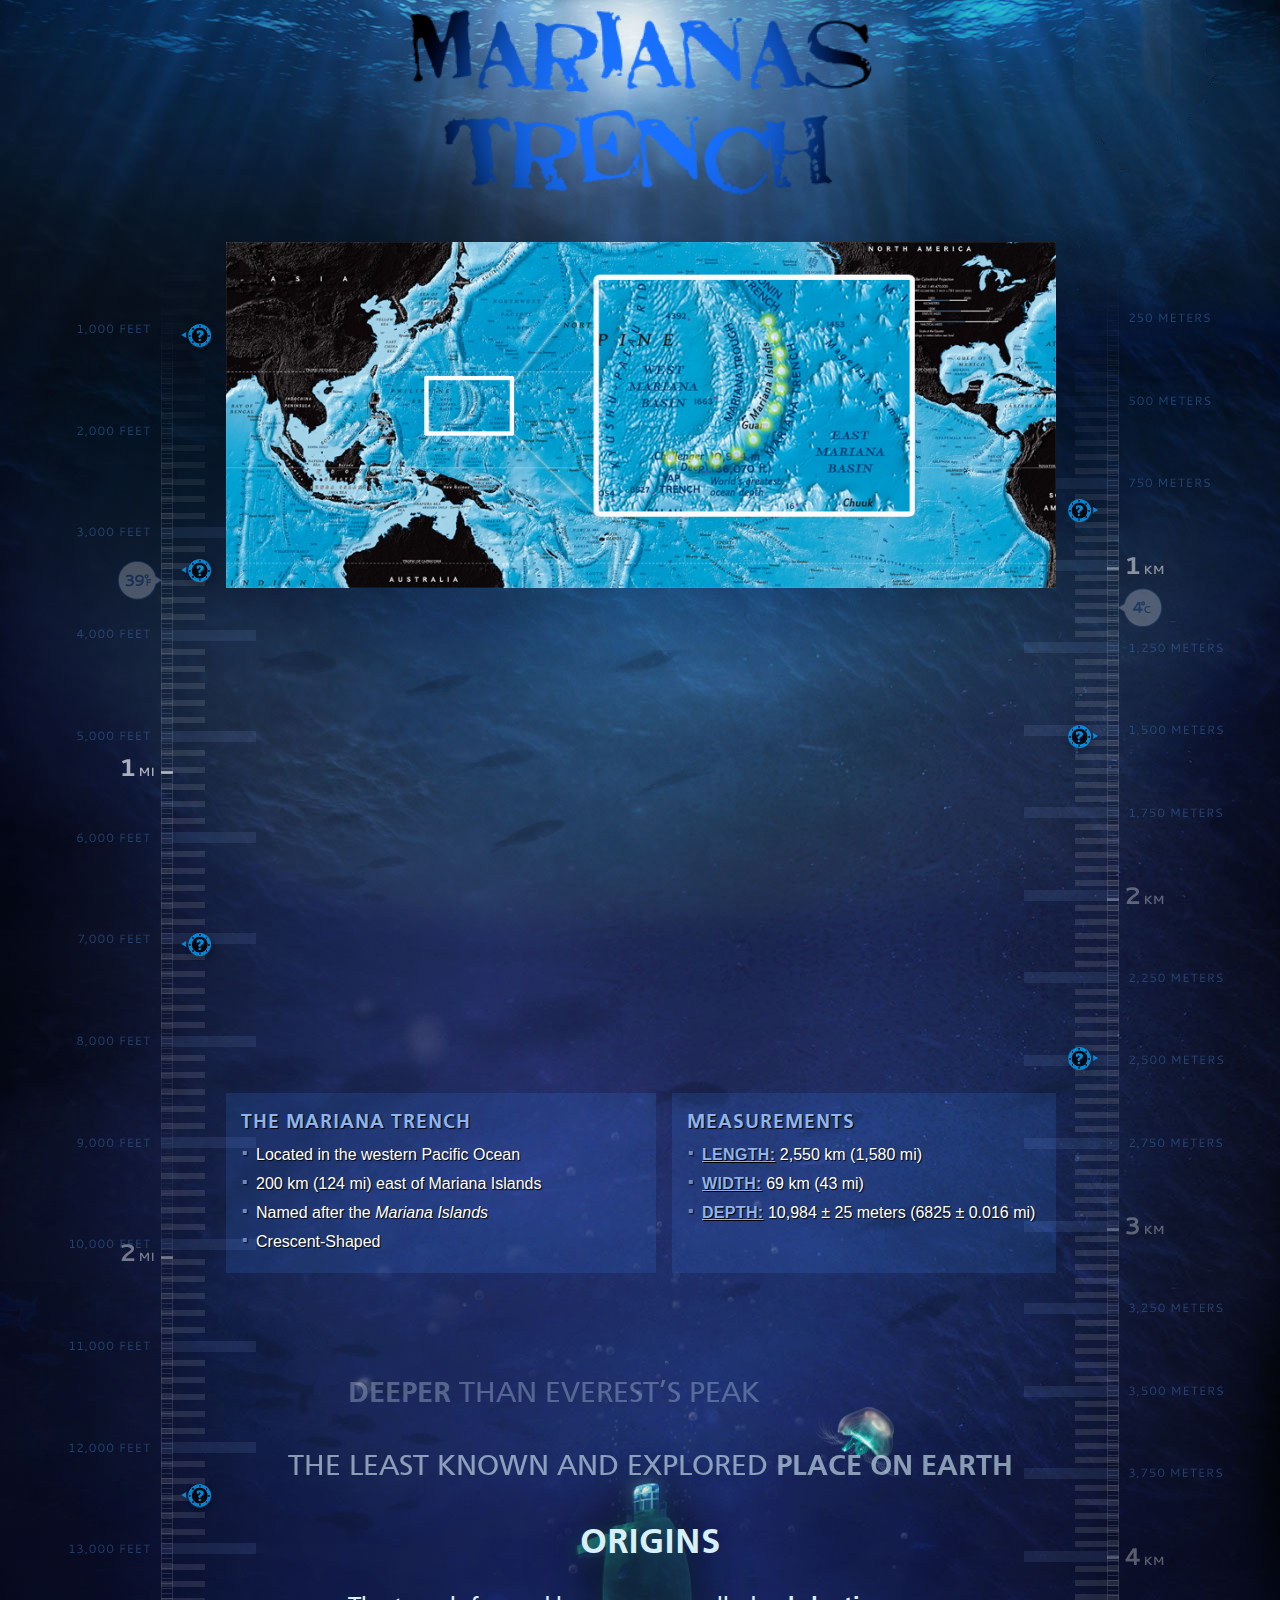
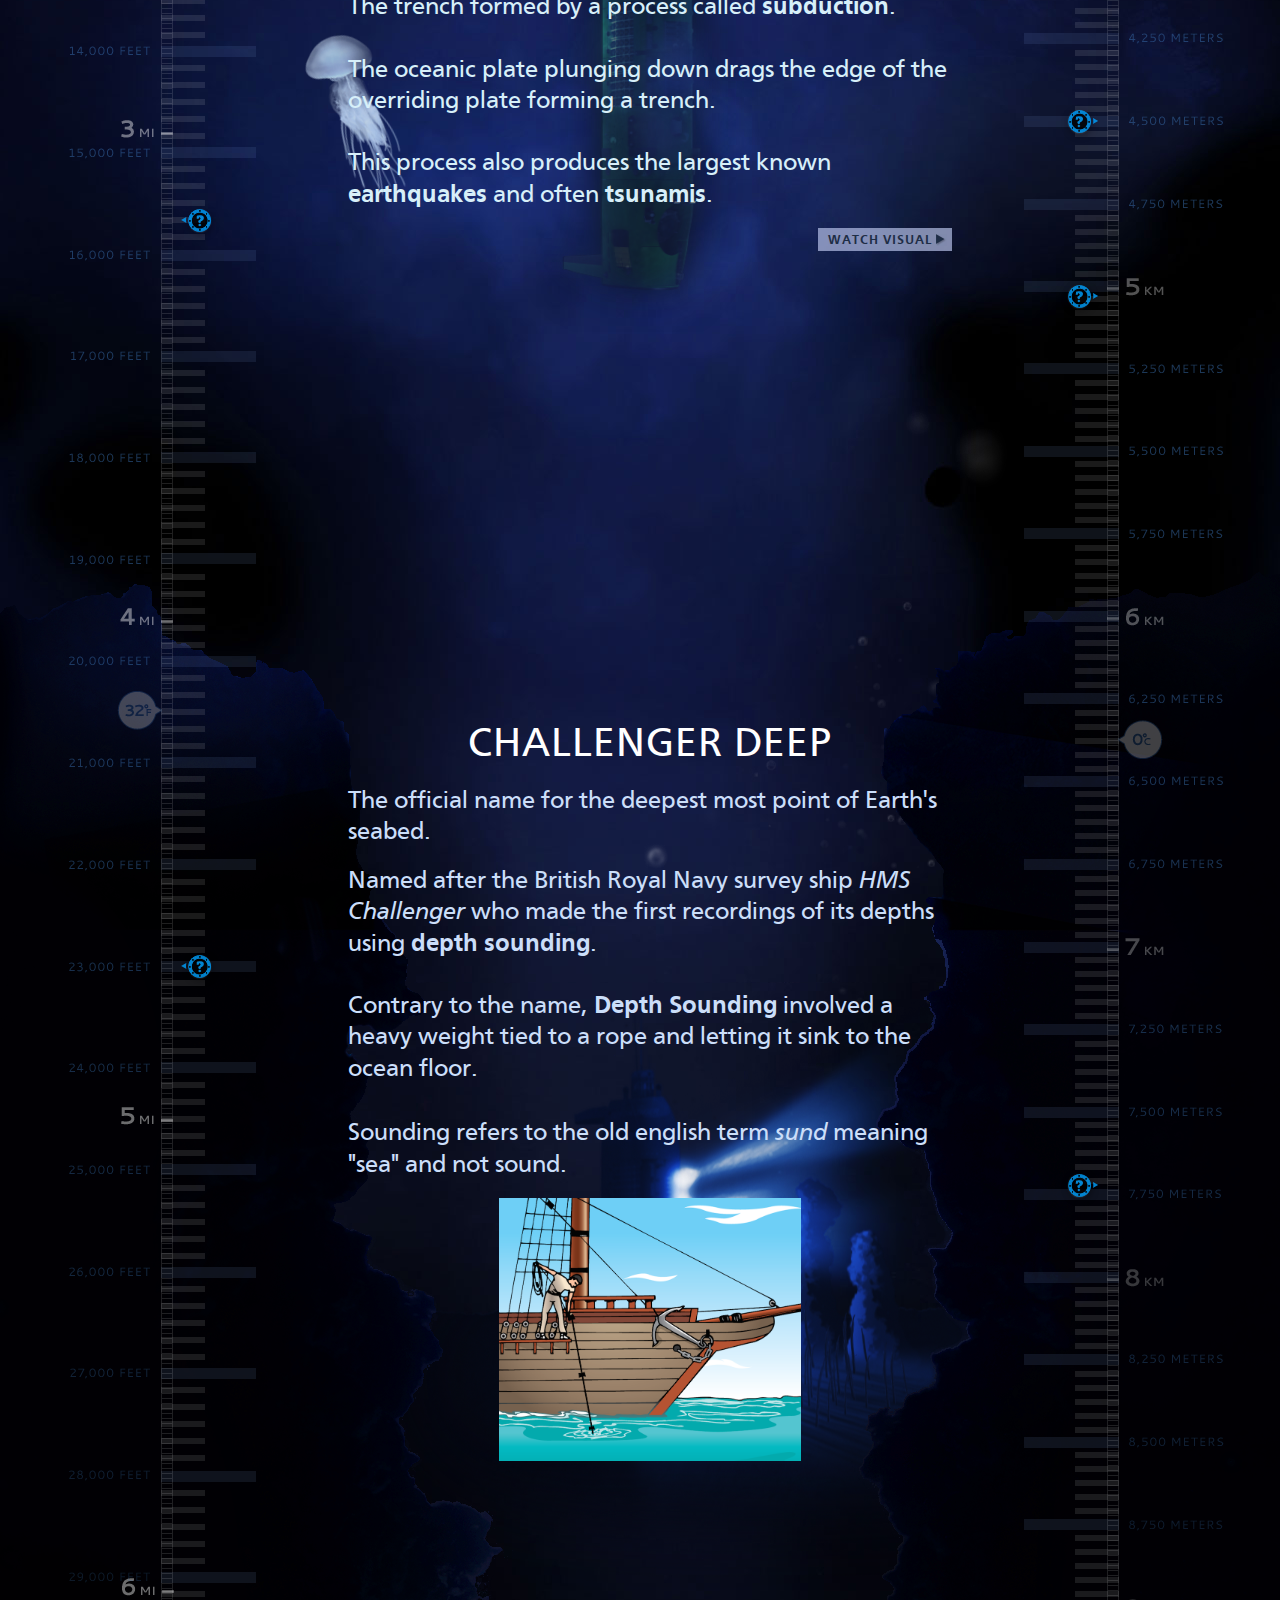
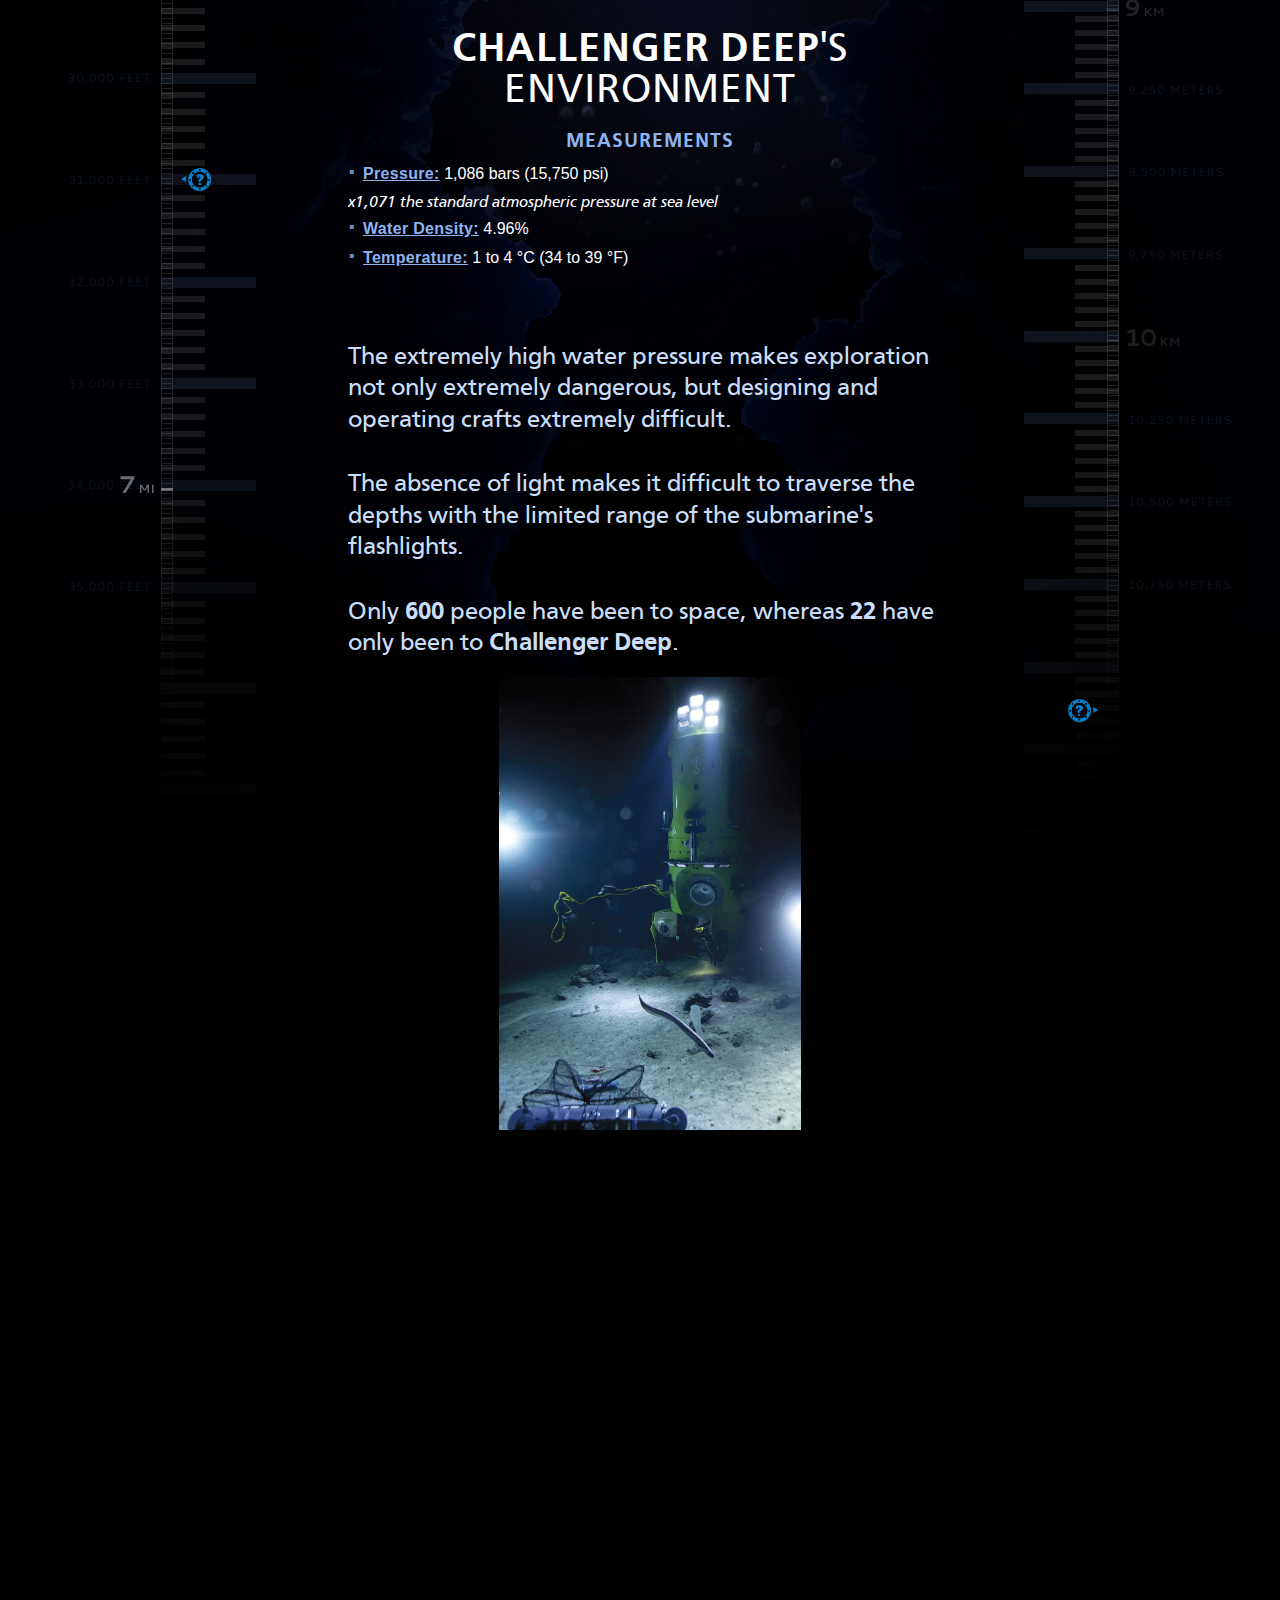
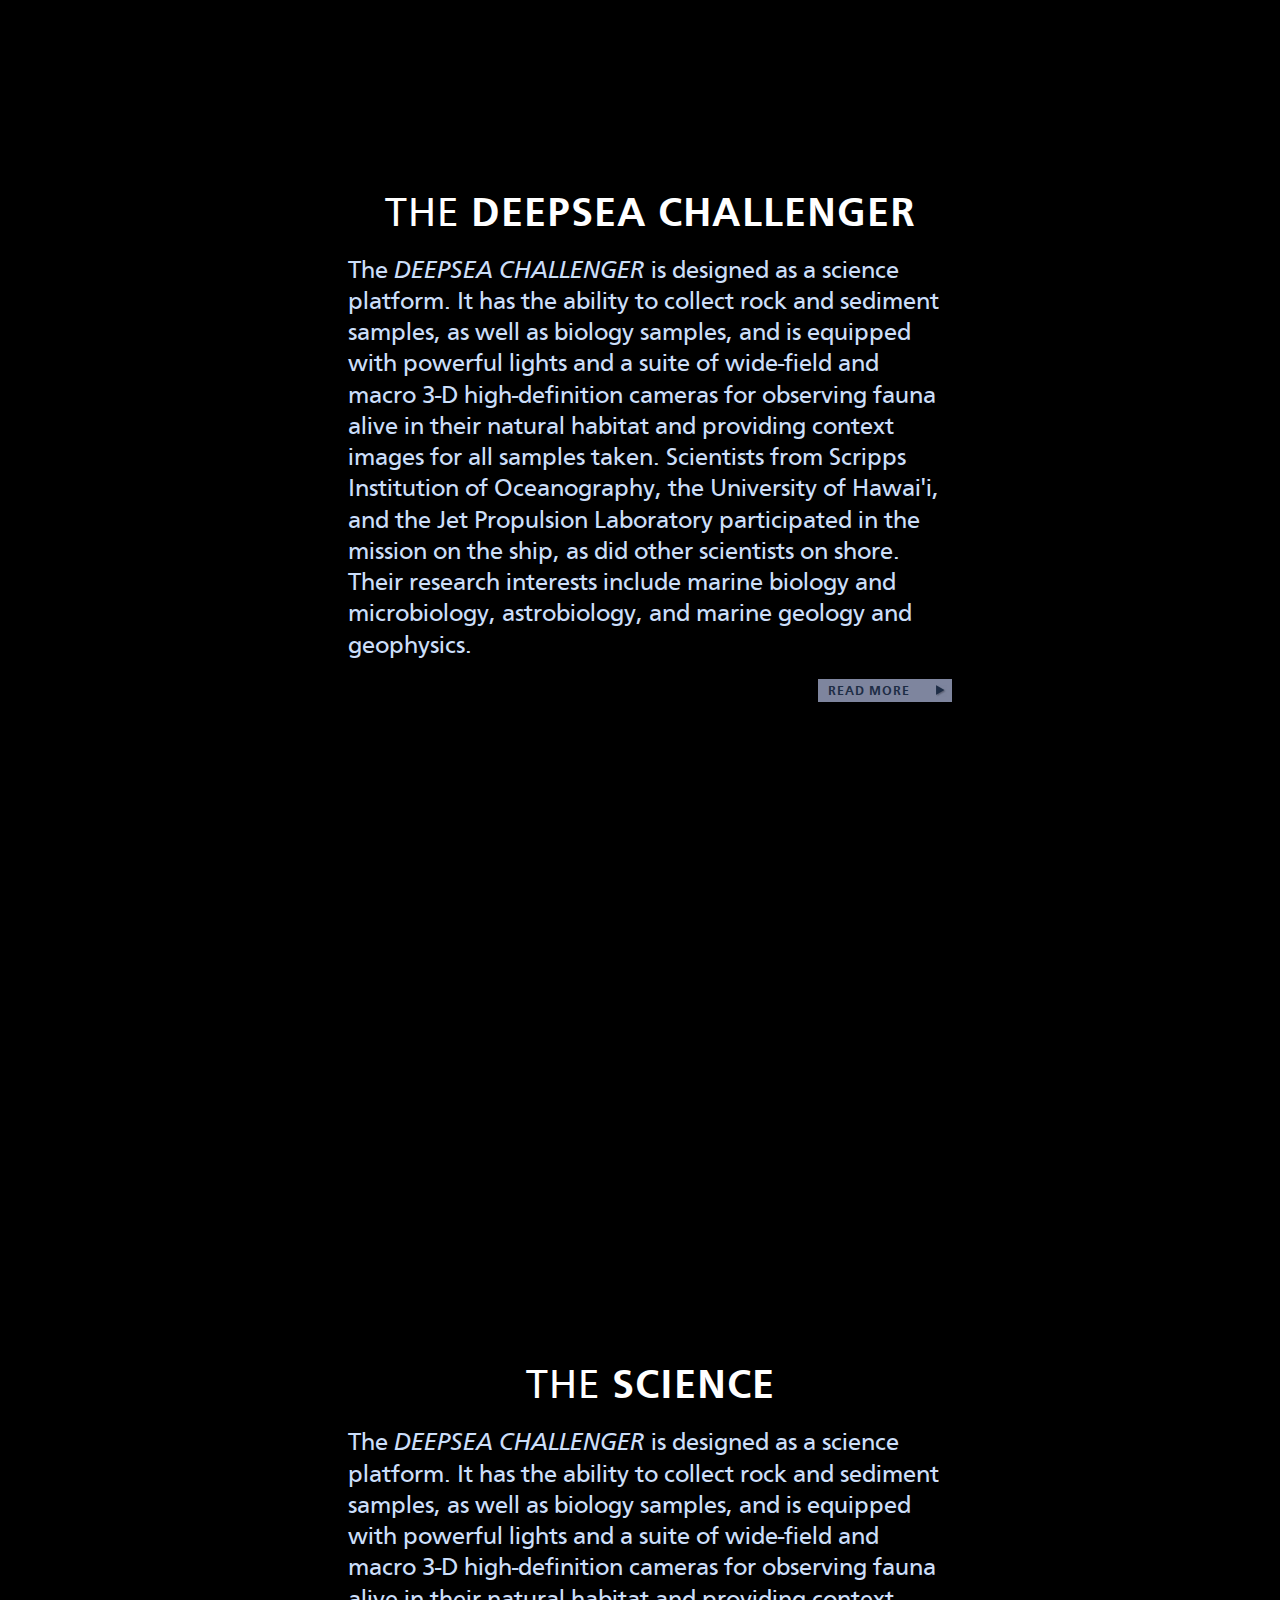
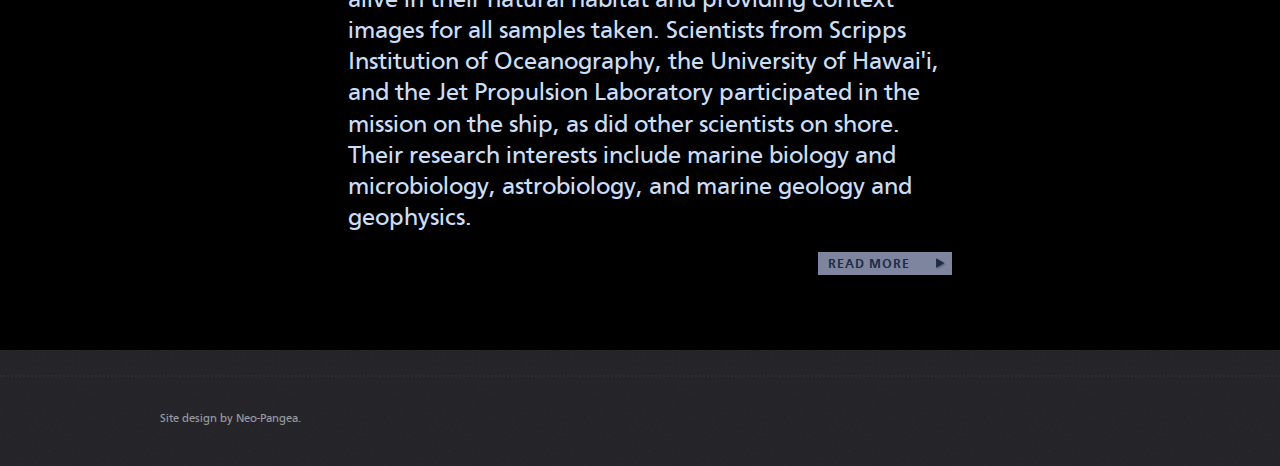
==== commit 1b7ea68f: "clean up6" ====
--- a/index.html
+++ b/index.html
@@ -181,7 +181,7 @@
 							
 							<!-- Trailer -->
 							<!--<img src="http://placehold.it/829x466" style="margin:10px 0 15px;" />-->
-							<iframe width="829" height="466" src="https://www.youtube.com/watch?v=p5qKgBu9ij8" frameborder="0" style="border:0; margin:10px 0 15px;" allowfullscreen></iframe>
+							<iframe width="829" height="466" src="https://www.youtube.com/embed/p5qKgBu9ij8" frameborder="0" style="border:0; margin:10px 0 15px;" allowfullscreen></iframe>
 							
 							<div id="hero" class="cross_fade dot_nav rotate_8">
 								<h2 class="ir">Featured</h2>
@@ -230,12 +230,11 @@
 							<hgroup>
 								<h4><b>Deeper</b> than Everest’s peak</h4>
 								<h3>The least known and explored <b>place on Earth</b></h3>
-								<h2>To answer science’s enduring questions</h2>
+								<h2>ORIGINS</h2>
 							</hgroup>
-
-							<p>We know less about the deepest points on our planet than we do about the surface of Mars. The <i>DEEPSEA CHALLENGE</i> team is dedicated to advancing the world’s understanding of our ocean’s vast range of biological and geological phenomena. The historic expedition to the Mariana Trench’s lowest point, the Challenger Deep, which lies 6.83 miles (10.99 kilometers) below the ocean surface, was the first extensive scientific exploration in a manned submersible of the deepest spot on Earth. On March 26, 2012, James Cameron successfully piloted the <i>DEEPSEA CHALLENGER</i>—outfitted for scientific exploration—to the ocean's deepest point, where he collected samples and documented the experience in the high-resolution 3-D for which he's known globally.</p>
-
-							<a href="/the-expedition/" class="cta">Read more</a>
+							<p>The trench formed by a process called <b>subduction</b>.<br><br>The oceanic plate plunging down drags the edge of the overriding plate forming a trench.<br><br>This process also produces the largest known <b>earthquakes</b> and often <b>tsunamis</b>.</p>
+
+							<a href="https://www.youtube.com/watch?v=UjHeS3PnUFw" target="_blank" class="cta">Watch Visual</a>
 						</section>
 					</div>					
 				</section> <!-- /section2 -->
@@ -244,11 +243,12 @@
 				<section id="section3" class="mainsection">
 					
 					<div class="sectioncontent floatwrapper">
-						<h2>The <b>Technology</b></h2>
-
-						<p>As with spaceships, deep-sea submersibles must be engineered to accommodate innumerable challenges, including dramatic changes in pressure and temperature and a total absence of sunlight. In the process of meeting these challenges, the <i>DEEPSEA CHALLENGER</i> submersible engineering team has made historic breakthroughs in materials science, incorporated unique approaches to structural engineering, and innovated new ways of imaging through an ultrasmall stereoscopic camera capable of withstanding the pressure at full ocean depth. After reaching the seafloor, the <i>DEEPSEA CHALLENGER</i> was able to explore the bottom for several hours—dramatically longer than the 20 minutes U.S. Navy Lt. Don Walsh and Swiss oceanographer Jacques Piccard were able to spend there during their expedition in the bathyscaphe <em>Trieste</em> on January 23, 1960.</p>
-
-						<a href="/the-sub/" class="cta">Read more</a>
+						<h2>Challenger Deep</h2>
+
+						<p>The official name for the deepest most point of Earth's seabed.</p>
+						<p>Named after the British Royal Navy survey ship <em>HMS Challenger</em> who made the first recordings of its depths using <b>depth sounding</b>.<br><br>Contrary to the name, <b>Depth Sounding</b> involved a heavy weight tied to a rope and letting it sink to the ocean floor.</p><br><p><emp>Sounding</emp> refers to the old english term <em>sund</em> meaning "sea" and not sound.</p>
+					
+						<img src="images/sounding.png" style="width: 50%;margin-left: auto;margin-right: auto;display: block;"></img>
 					</div>
 				</section> <!-- /section3 -->
 				
@@ -258,11 +258,26 @@
 					<div class="sectioncontent">
 							
 						<div class="aboutthescience floatwrapper">
-							<h2>The <b>Science</b></h2>
-
-							<p>The <i>DEEPSEA CHALLENGER</i> is designed as a science platform. It has the ability to collect rock and sediment samples, as well as biology samples, and is equipped with powerful lights and a suite of wide-field and macro 3-D high-definition cameras for observing fauna alive in their natural habitat and providing context images for all samples taken. Scientists from Scripps Institution of Oceanography, the University of Hawai'i, and the Jet Propulsion Laboratory participated in the mission on the ship, as did other scientists on shore. Their research interests include marine biology and microbiology, astrobiology, and marine geology and geophysics.</p>
-
-							<a href="/the-science/" class="cta">Read more</a>
+							<h2><b>Challenger Deep</b>'s Environment</h2>
+
+							<aside id="text-16" class="widget widget_text"><h3 class="aside-title">Measurements</h3>			
+								<div class="textwidget">
+									<ul>
+									<li><a><b>Pressure:</b> 1,086 bars (15,750 psi)</a></li>
+									<a><em>x1,071 the standard atmospheric pressure at sea level</em></a>
+									<li><a><b>Water Density:</b> 4.96%</a></li>
+									<li><a><b>Temperature:</b> 1 to 4 °C (34 to 39 °F)</a></li>
+									</ul>
+								</div>
+							</aside>
+
+							<p>The extremely high water pressure makes exploration not only extremely dangerous, but designing and operating crafts extremely difficult.</p>
+							<br>
+							<p>The absence of light makes it difficult to traverse the depths with the limited range of the submarine's flashlights.</p>
+							<br>
+							<p>Only <b>600</b> people have been to space, whereas <b>22</b> have only been to <b>Challenger Deep</b>.</p>
+
+							<img src="images/challengerdeep.png" style="width: 50%;margin-left: auto;margin-right: auto;display: block;"></img>
 						</div>
 					</div> <!-- /.sectioncontent -->
 				</section> <!-- /section4 -->
@@ -272,7 +287,7 @@
 					<div class="sectioncontent">
 							
 						<div class="aboutthescience floatwrapper">
-							<h2>The <b>Science</b></h2>
+							<h2>The <b>Deepsea Challenger</b></h2>
 
 							<p>The <i>DEEPSEA CHALLENGER</i> is designed as a science platform. It has the ability to collect rock and sediment samples, as well as biology samples, and is equipped with powerful lights and a suite of wide-field and macro 3-D high-definition cameras for observing fauna alive in their natural habitat and providing context images for all samples taken. Scientists from Scripps Institution of Oceanography, the University of Hawai'i, and the Jet Propulsion Laboratory participated in the mission on the ship, as did other scientists on shore. Their research interests include marine biology and microbiology, astrobiology, and marine geology and geophysics.</p>
 
--- a/css/styles.css
+++ b/css/styles.css
@@ -465,6 +465,30 @@
 		cursor: default;
 	}
 
+	#section4 .textwidget ul {
+		list-style: none;
+	}
+
+	#section4 .textwidget ul li {
+		background: url(../images/bullet_square.png) no-repeat transparent scroll 0 6px;
+		font-family: Arial,Helvetica,sans-serif;
+		padding-left: 15px;
+		padding-bottom: 5px;
+		font-size: 16px;
+		font-weight: normal;
+		line-height: 1.5em;
+		color: #fff;
+	}
+
+	#section4 div.textwidget a:hover p,	
+	#section4 .textwidget ul li a:hover {
+		color: #8db4ef;
+		-webkit-transition:color .1s linear;  
+		-moz-transition:color .1s linear;  
+		-o-transition:color .1s linear;  
+		transition:color .1s linear;
+	}
+
 	#hero .textwidget ul {
 		list-style: none;
 	}
@@ -528,6 +552,18 @@
 	#latestnews .textwidget {
 		height: 180px;
 	}
+	
+	#section4 div.textwidget li strong,
+	#section4 div.textwidget li b {
+		color: #8DB4EF;
+		text-decoration: underline;
+		letter-spacing: .02em;
+	}
+
+	#section4 .textwidget {
+		height: 180px;
+	}
+
 
 	#latestnews .widget_text ul {
 		height: 180px;
@@ -546,6 +582,28 @@
 		top: 15px;
 		right: 0;
 	}
+
+	#section4 .textwidget {
+		height: 180px;
+	}
+
+	#section4 .widget_text ul {
+		height: 180px;
+		overflow: auto;
+		-webkit-overflow-scrolling: touch;
+	}
+
+	#section4 .widget.widget_text:last-child,
+	#section4 .widget.widget_text.last {
+		width: 165px;
+		height: 195px;
+		border-left: 1px solid #102247;
+		padding: 0 15px 15px 17px;
+		position: absolute;
+		z-index: 2;
+		top: 15px;
+		right: 0;
+	}
 	
 	.ie7 #latestnews .widget.widget_text.last,
 	.ie8 #latestnews .widget.widget_text.last {
@@ -604,6 +662,22 @@
 	}
 	
 	#hero .aside-title {
+		text-transform: uppercase;
+		font-weight: bold;
+		color: #8db4ef;
+		font-size: 20px;
+		letter-spacing: .05em;
+		border: none;
+		margin: 0;
+		padding: 0 0 10px 0;
+	}
+
+	#section4 .widget {
+		margin: 0;
+		padding: 0;
+	}
+
+	#section4 .aside-title {
 		text-transform: uppercase;
 		font-weight: bold;
 		color: #8db4ef;
@@ -833,8 +907,8 @@
 	}
 
 	#section2 { /* Deeper than Everest's Peak */
-		height:893px;
-	}	
+		height:950px;
+	}
 		#section2 .sectioncontent {
 			/*
 			padding-top:30px;
@@ -877,6 +951,7 @@
 			}
 			#section2 #teaser p {
 				line-height:1.25em; /* 20px / 16px */
+				font-size: 25px;
 			}
 			#section2 blockquote {
 				margin-bottom:25px;
@@ -912,6 +987,7 @@
 			#section3 p {
 				/* text-align: justify; */
 				line-height:1.25em; /* 20px / 16px */
+				font-size:25px;
 				color:#cbdef9;
 			}
 	
@@ -948,6 +1024,9 @@
 			font-size:38px;
 			letter-spacing:-1px;
 			margin:0 0 100px 0;
+		}
+		#section4 p{
+			font-size: 25px;
 		}
 		#section4 blockquote {
 			margin:135px 0 60px;
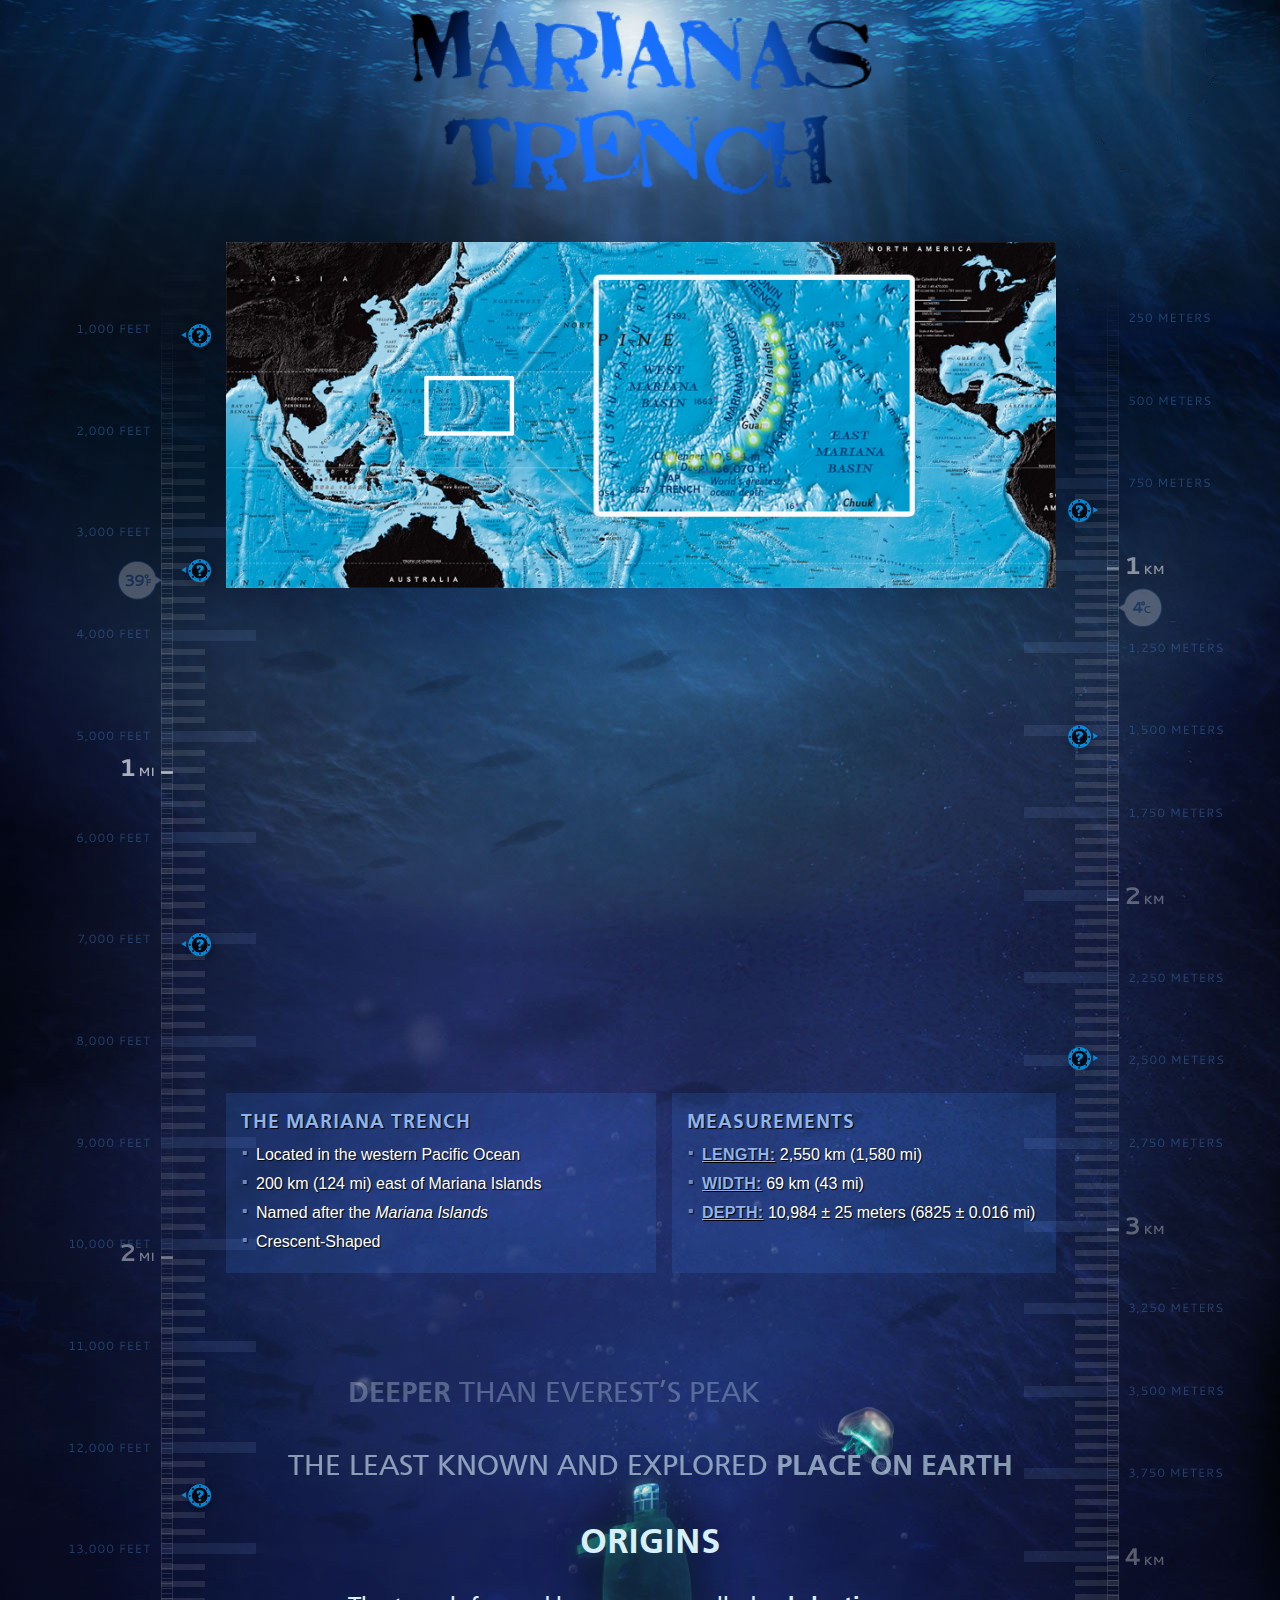
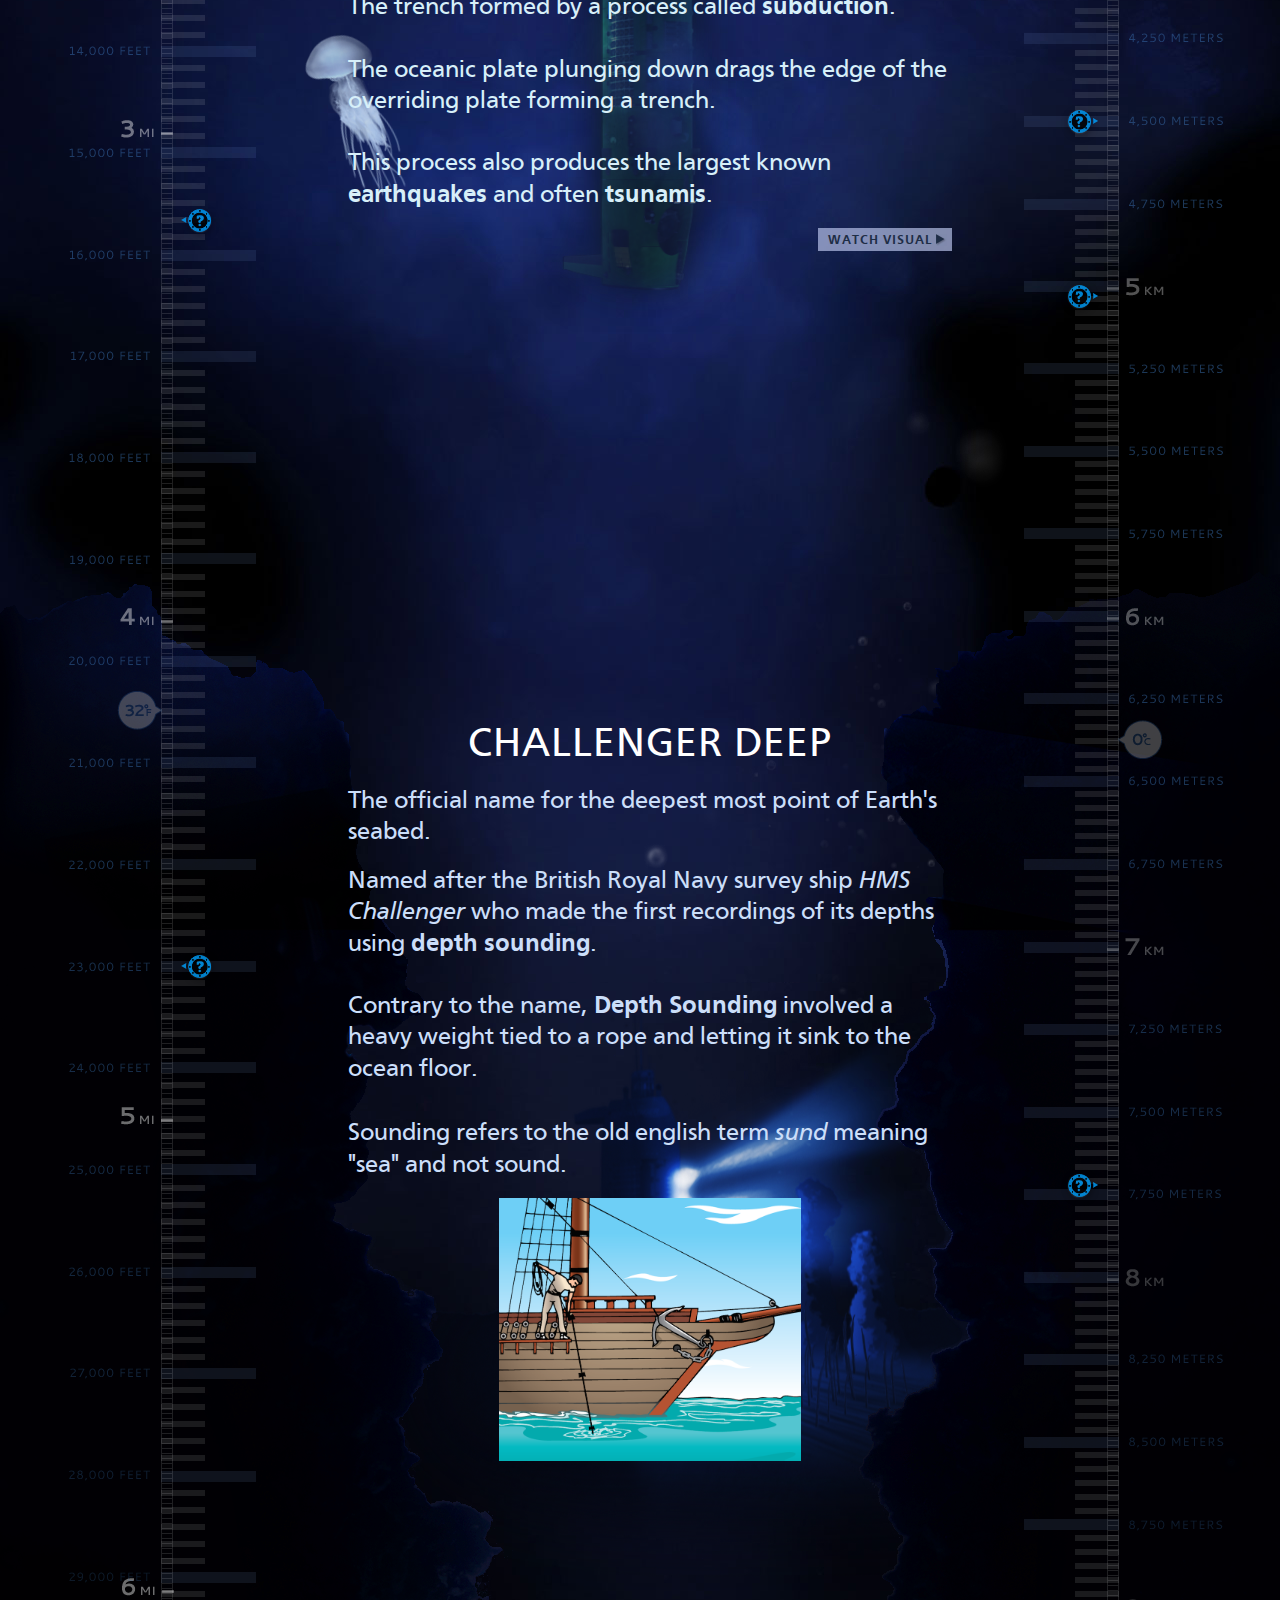
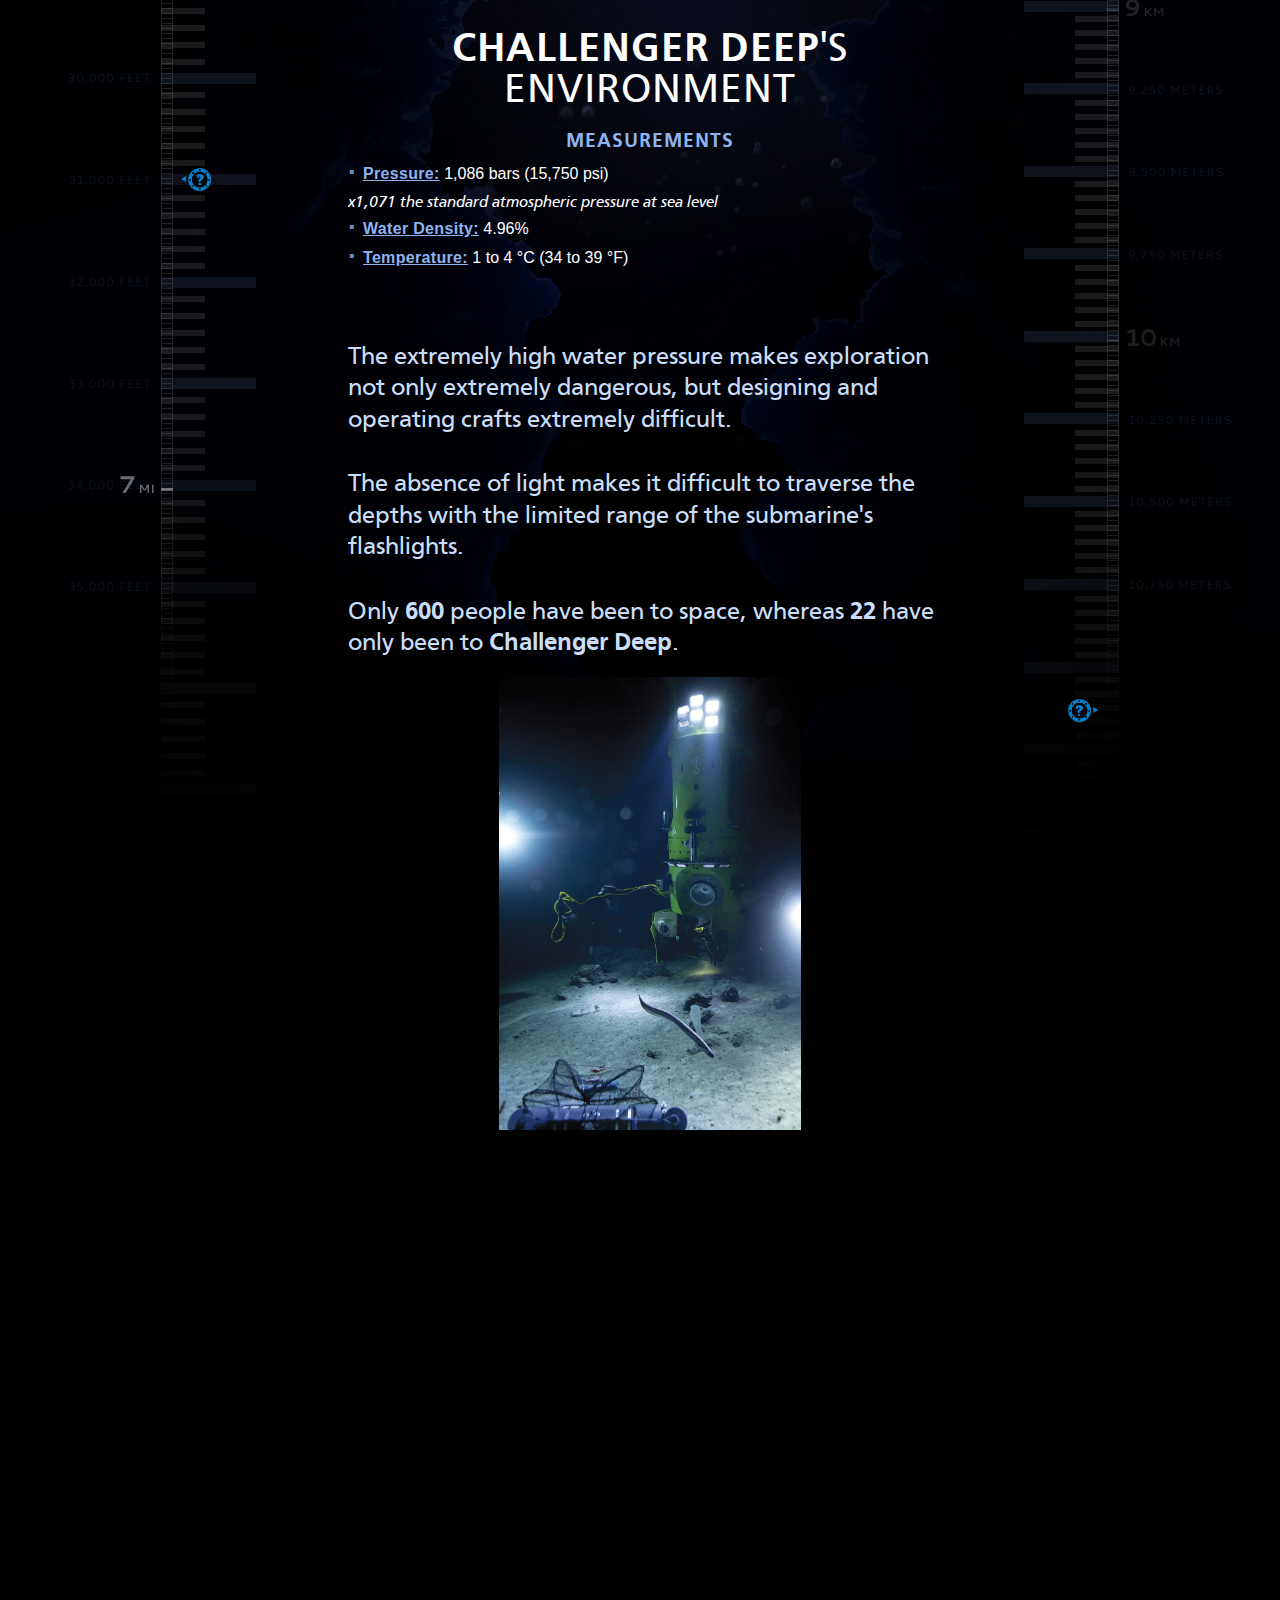
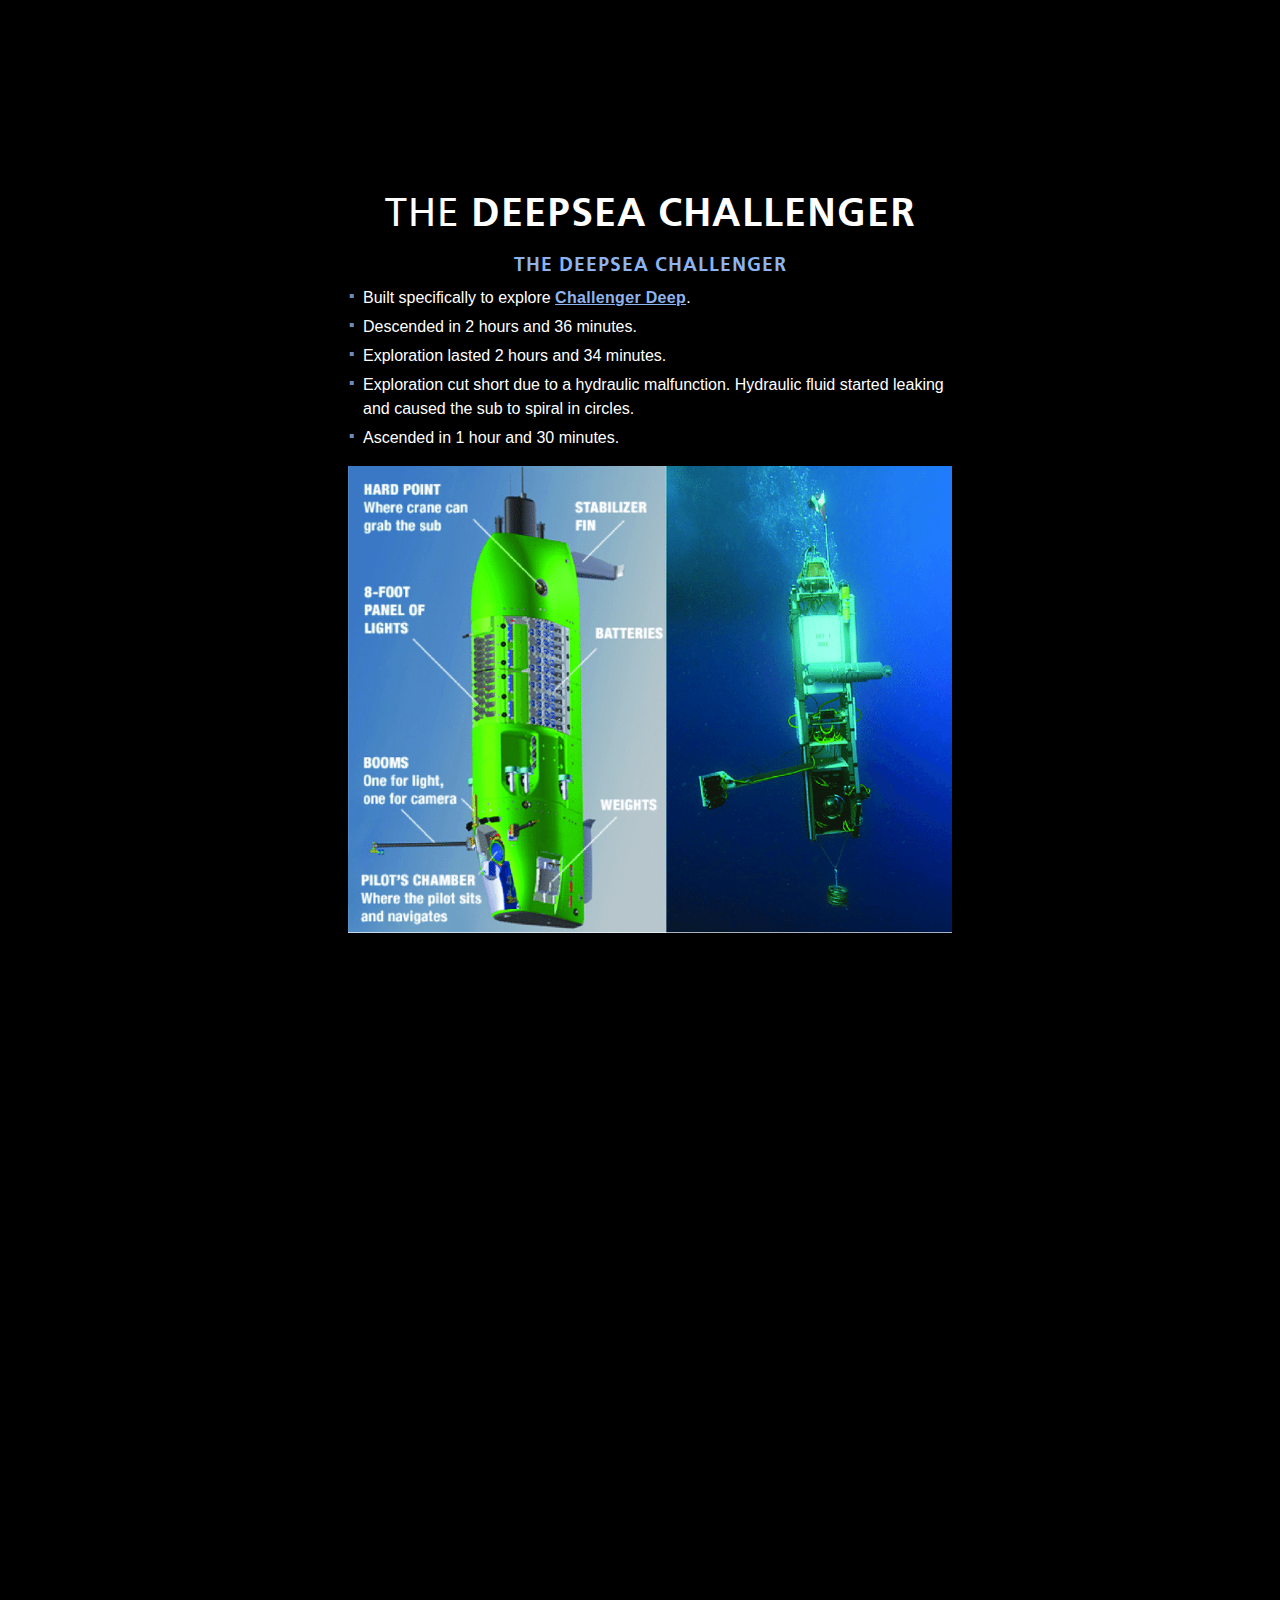
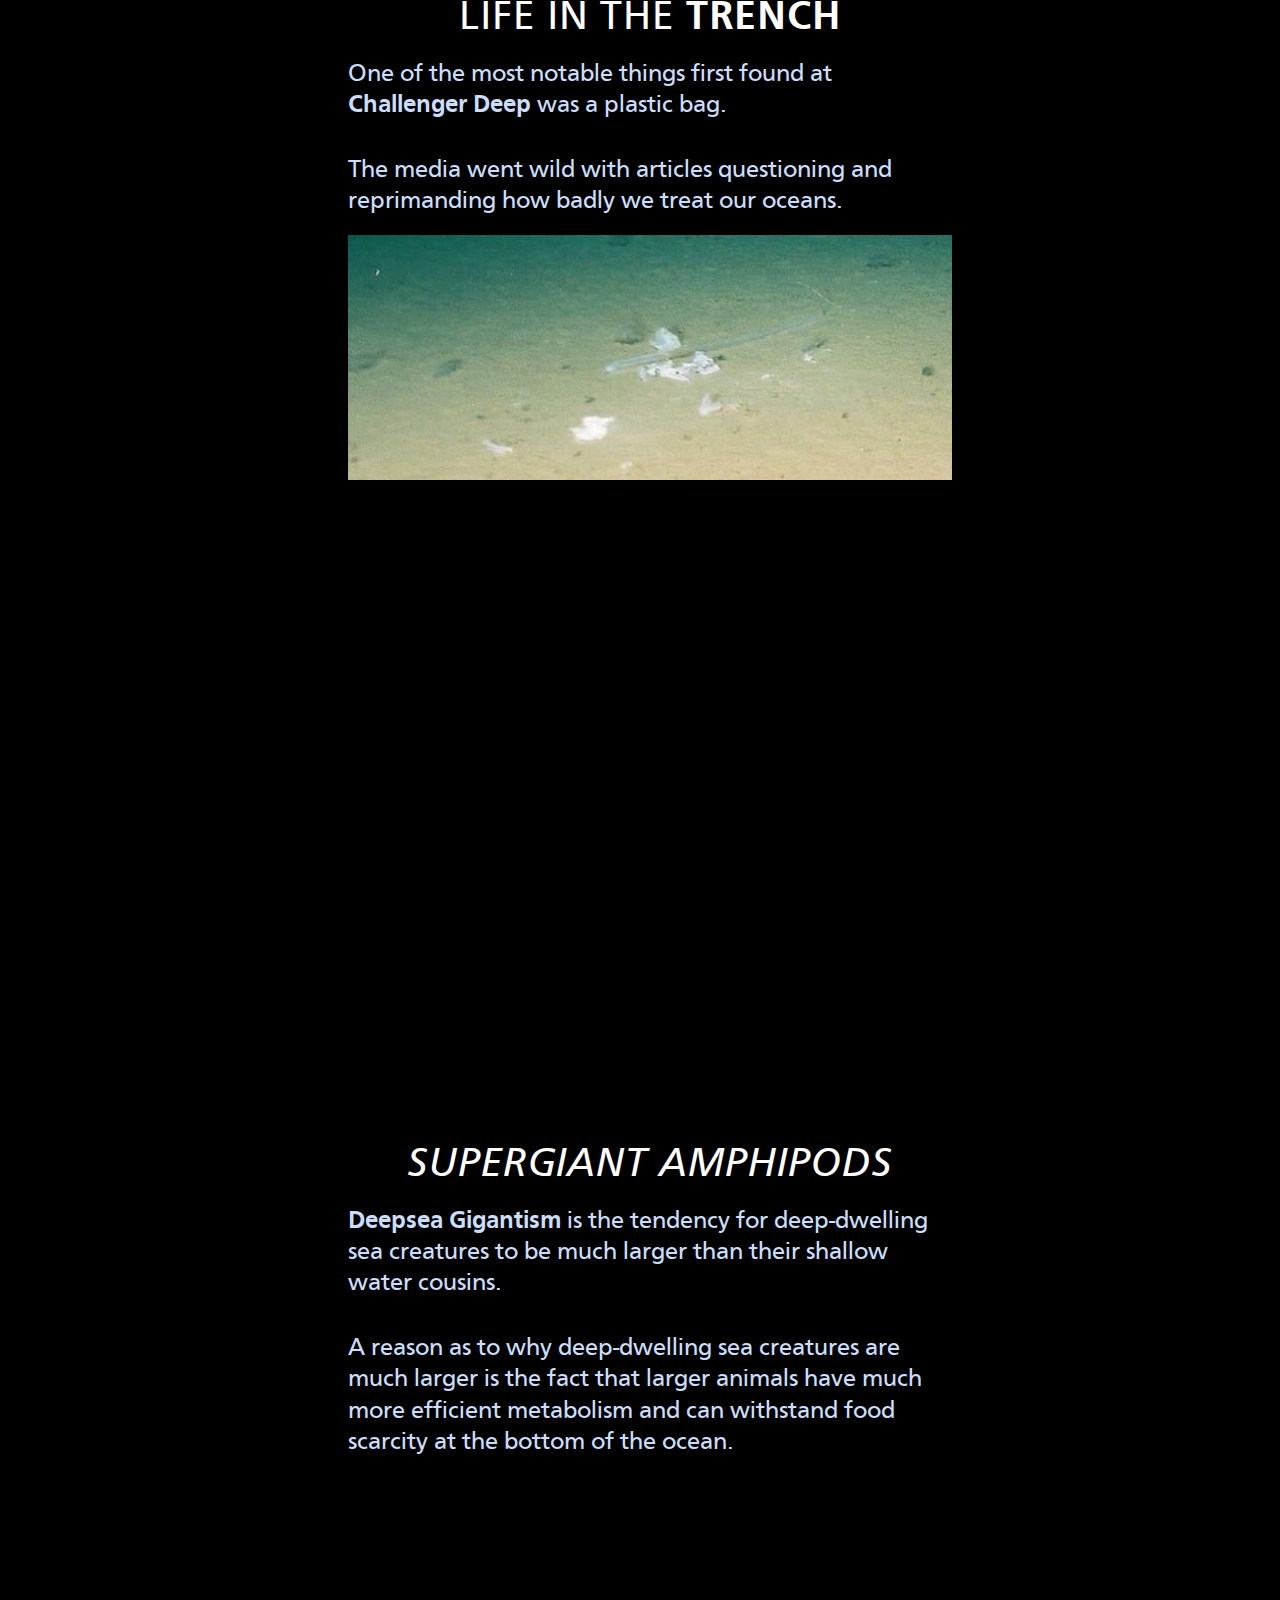
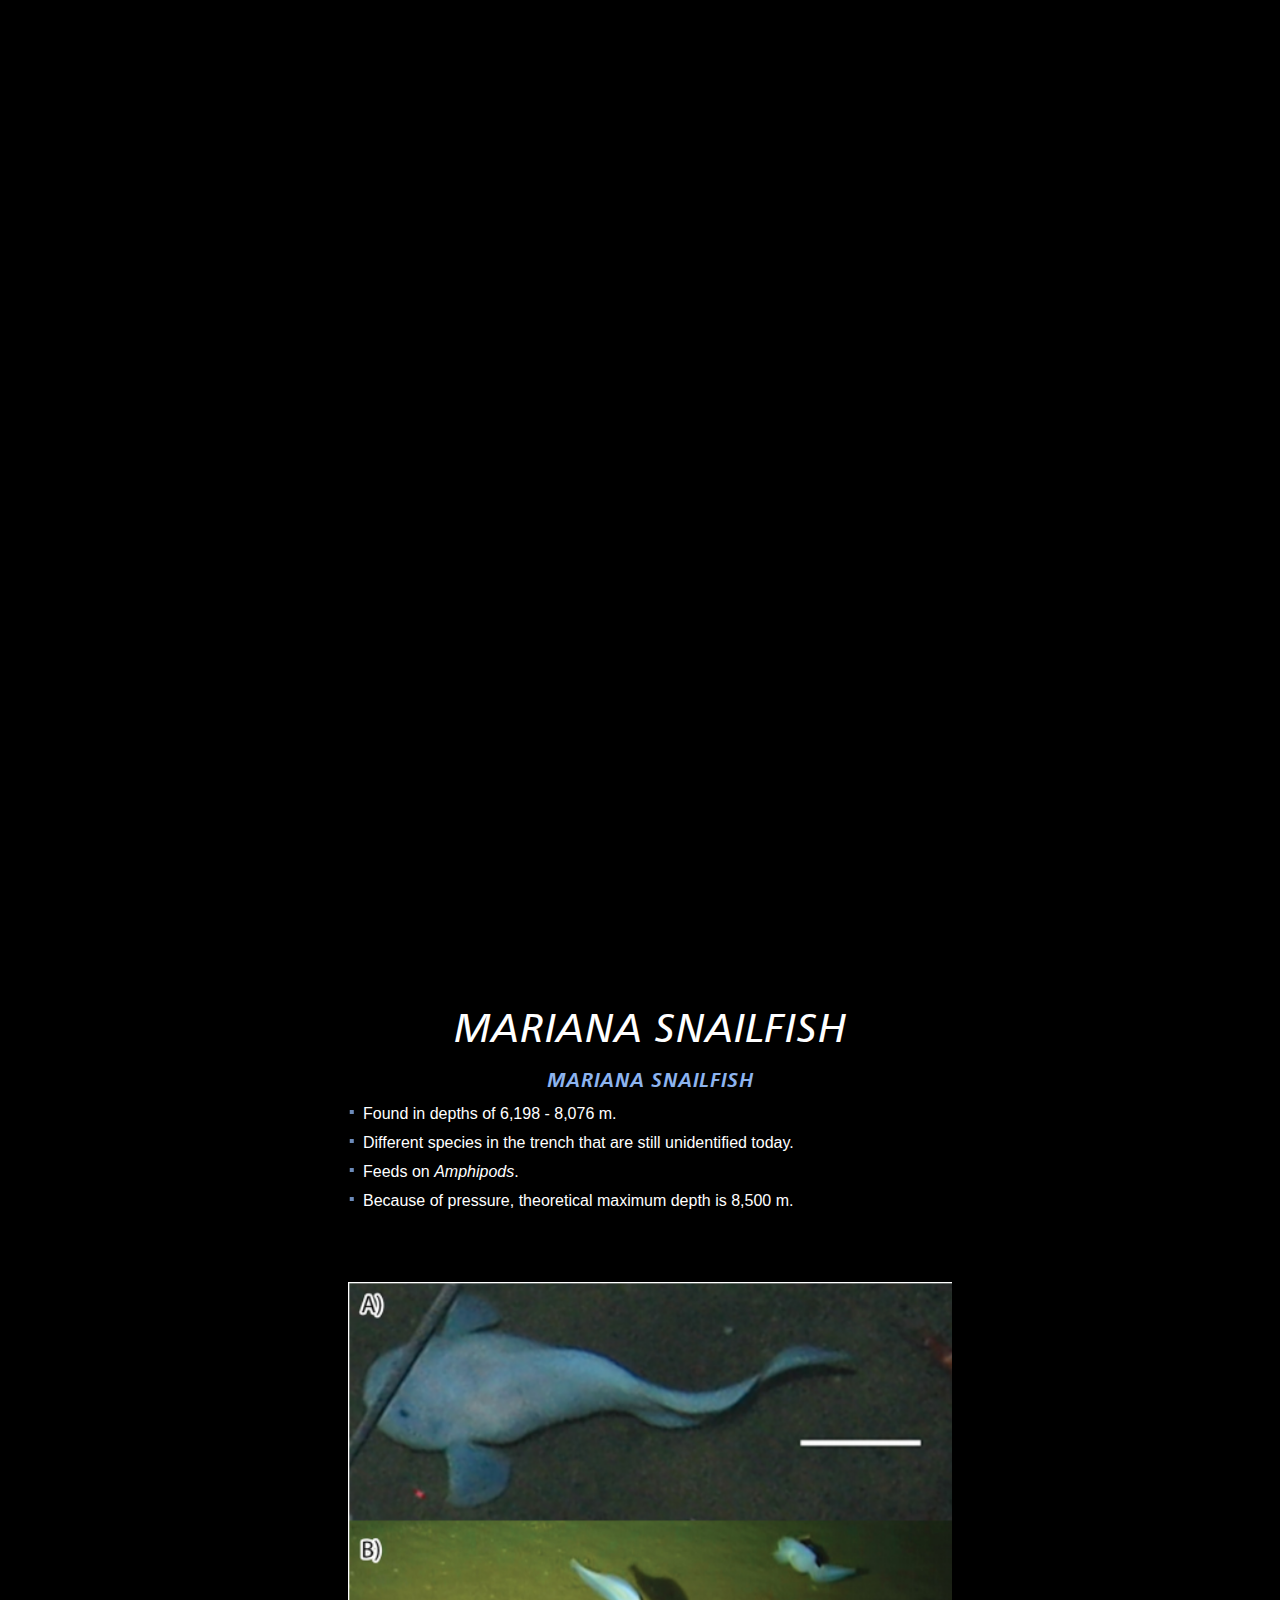
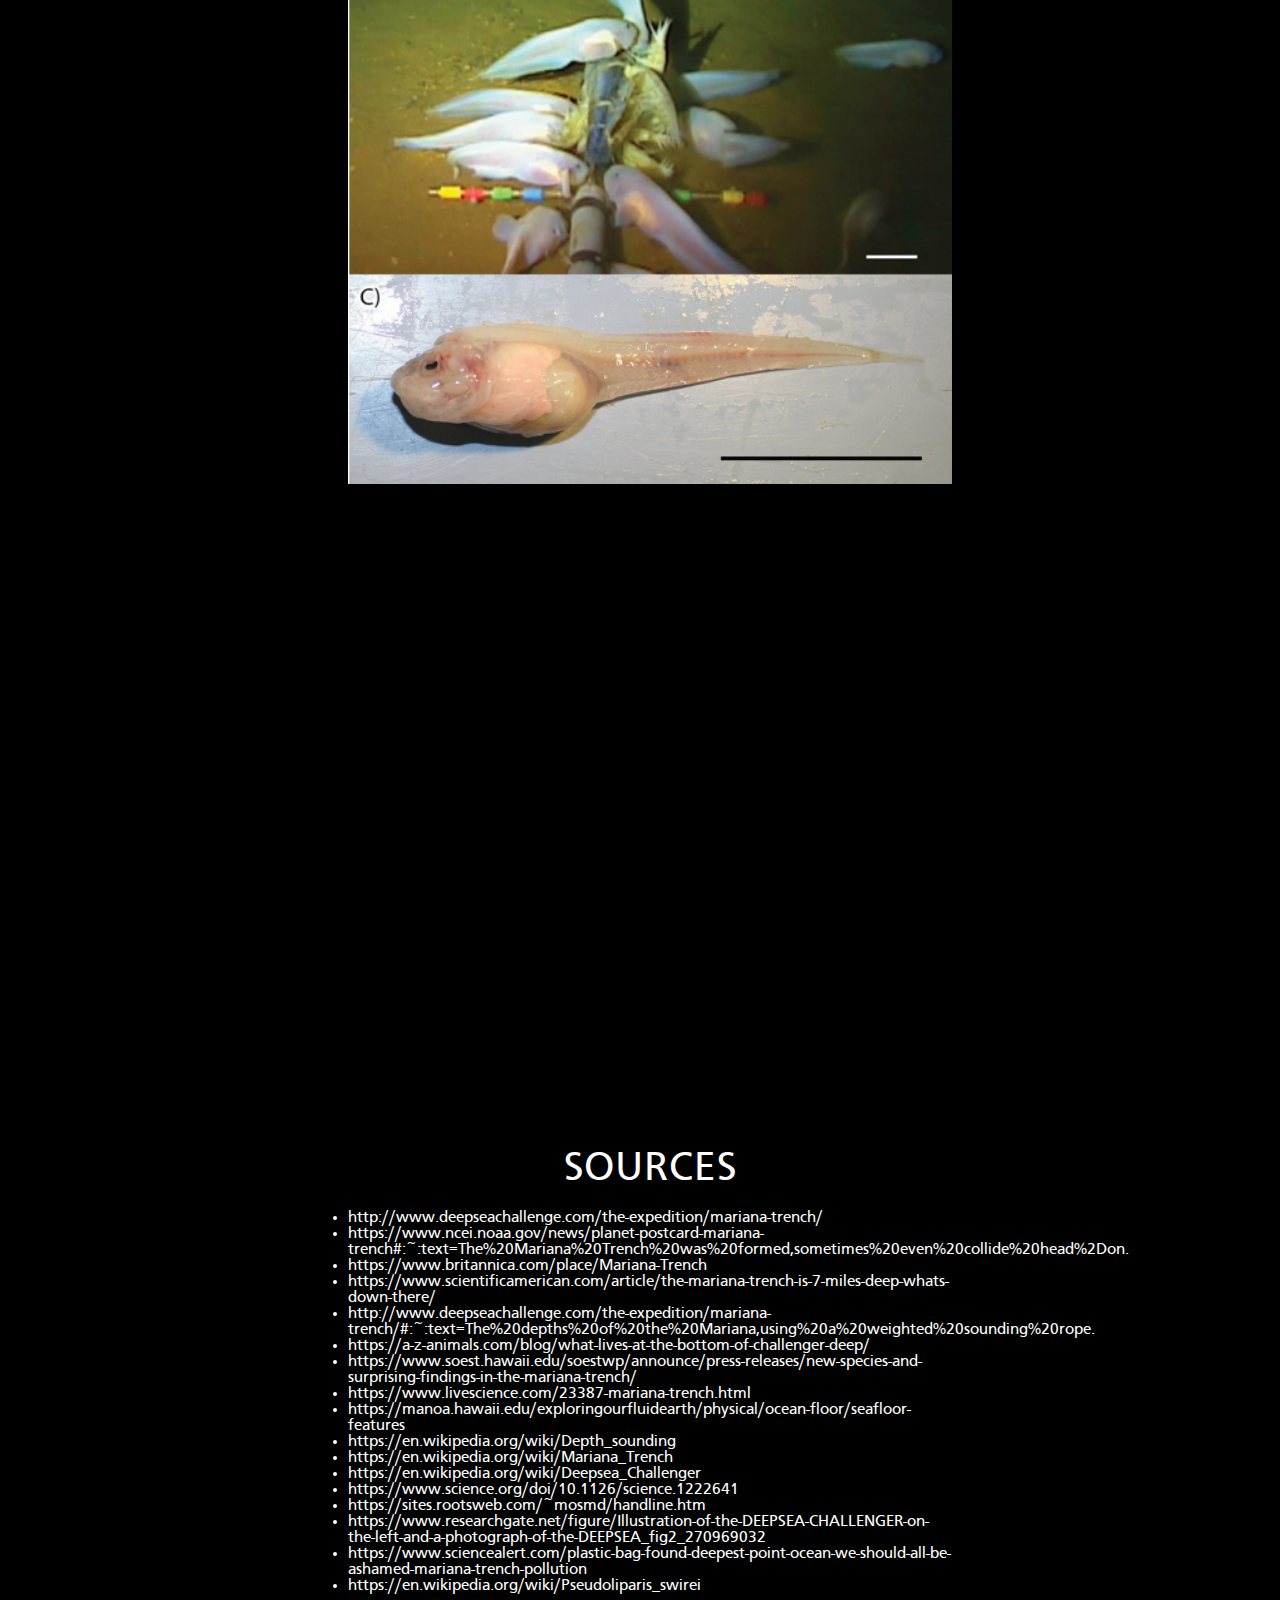
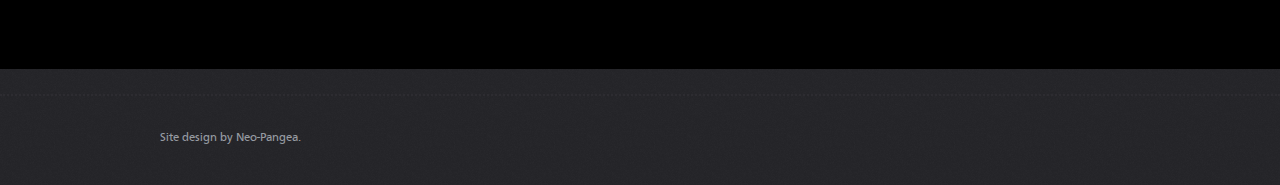
==== commit f58b8637: "comeet" ====
--- a/index.html
+++ b/index.html
@@ -289,9 +289,18 @@
 						<div class="aboutthescience floatwrapper">
 							<h2>The <b>Deepsea Challenger</b></h2>
 
-							<p>The <i>DEEPSEA CHALLENGER</i> is designed as a science platform. It has the ability to collect rock and sediment samples, as well as biology samples, and is equipped with powerful lights and a suite of wide-field and macro 3-D high-definition cameras for observing fauna alive in their natural habitat and providing context images for all samples taken. Scientists from Scripps Institution of Oceanography, the University of Hawai'i, and the Jet Propulsion Laboratory participated in the mission on the ship, as did other scientists on shore. Their research interests include marine biology and microbiology, astrobiology, and marine geology and geophysics.</p>
-
-							<a href="/the-science/" class="cta">Read more</a>
+							<aside id="text-16" class="widget widget_text"><h3 class="aside-title">The Deepsea Challenger</h3>			
+								<div class="textwidget">
+									<ul>
+									<li><a>Built specifically to explore <b>Challenger Deep</b>.</a></li>
+									<li><a>Descended in 2 hours and 36 minutes.</a></li>
+									<li><a>Exploration lasted 2 hours and 34 minutes.</a></li>
+									<li><a>Exploration cut short due to a hydraulic malfunction. Hydraulic fluid started leaking and caused the sub to spiral in circles.</a></li>
+									<li><a>Ascended in 1 hour and 30 minutes.</a></li>
+									</ul>
+								</div>
+							</aside>
+							<img src="images/challengerdeep2.png" style="width: 100%;margin-left: auto;margin-right: auto;display: block;"></img>
 						</div>
 					</div> <!-- /.sectioncontent -->
 				</section> <!-- /section4 -->
@@ -301,11 +310,79 @@
 					<div class="sectioncontent">
 							
 						<div class="aboutthescience floatwrapper">
-							<h2>The <b>Science</b></h2>
-
-							<p>The <i>DEEPSEA CHALLENGER</i> is designed as a science platform. It has the ability to collect rock and sediment samples, as well as biology samples, and is equipped with powerful lights and a suite of wide-field and macro 3-D high-definition cameras for observing fauna alive in their natural habitat and providing context images for all samples taken. Scientists from Scripps Institution of Oceanography, the University of Hawai'i, and the Jet Propulsion Laboratory participated in the mission on the ship, as did other scientists on shore. Their research interests include marine biology and microbiology, astrobiology, and marine geology and geophysics.</p>
-
-							<a href="/the-science/" class="cta">Read more</a>
+							<h2>Life in the <b>Trench</b></h2>
+
+							<p>One of the most notable things first found at <b>Challenger Deep</b> was a plastic bag.</p>
+							<br>
+							<p>The media went wild with articles questioning and reprimanding how badly we treat our oceans.</p>
+							<img src="images/pollution.png" style="width: 100%;margin-left: auto;margin-right: auto;display: block;"></img>
+						</div>
+					</div> <!-- /.sectioncontent -->
+				</section> <!-- /section4 -->
+
+				<section id="section4" class="mainsection">
+
+					<div class="sectioncontent">
+							
+						<div class="aboutthescience floatwrapper">
+							<h2><i>Supergiant Amphipods</i></h2>
+
+							<p><b>Deepsea Gigantism</b> is the tendency for deep-dwelling sea creatures to be much larger than their shallow water cousins.</p>
+							<br>
+							<p>A reason as to why deep-dwelling sea creatures are much larger is the fact that larger animals have much more efficient metabolism and can withstand food scarcity at the bottom of the ocean.</p>
+							<iframe width="829" height="466" src="https://www.youtube.com/embed/tt9Melq4QTE" frameborder="0" style="margin-left: -20%;" allowfullscreen></iframe>
+						</div>
+					</div> <!-- /.sectioncontent -->
+				</section> <!-- /section4 -->
+
+				<section id="section4" class="mainsection">
+
+					<div class="sectioncontent">
+							
+						<div class="aboutthescience floatwrapper">
+							<h2><i>Mariana Snailfish</i></h2>
+
+							<aside id="text-16" class="widget widget_text"><h3 class="aside-title"><i>Mariana Snailfish</i></h3>			
+								<div class="textwidget">
+									<ul>
+									<li><a>Found in depths of 6,198 - 8,076 m.</a></li>
+									<li><a>Different species in the trench that are still unidentified today.</a></li>
+									<li><a>Feeds on <i>Amphipods</i>.</a></li>
+									<li><a>Because of pressure, theoretical maximum depth is 8,500 m.</a></li>
+									</ul>
+								</div>
+							</aside>
+							<img src="images/snailfish.png" style="width: 100%;margin-left: auto;margin-right: auto;display: block;"></img>
+						</div>
+					</div> <!-- /.sectioncontent -->
+				</section> <!-- /section4 -->
+
+				<section id="section4" class="mainsection">
+
+					<div class="sectioncontent">
+							
+						<div class="aboutthescience floatwrapper">
+							<h2>Sources</b></h2>
+
+							<ul>
+								<li><a>http://www.deepseachallenge.com/the-expedition/mariana-trench/</a></li>
+								<li><a>https://www.ncei.noaa.gov/news/planet-postcard-mariana-trench#:~:text=The%20Mariana%20Trench%20was%20formed,sometimes%20even%20collide%20head%2Don.</a></li>
+								<li><a>https://www.britannica.com/place/Mariana-Trench</a></li>
+								<li><a>https://www.scientificamerican.com/article/the-mariana-trench-is-7-miles-deep-whats-down-there/</a></li>
+								<li><a>http://www.deepseachallenge.com/the-expedition/mariana-trench/#:~:text=The%20depths%20of%20the%20Mariana,using%20a%20weighted%20sounding%20rope.</a></li>
+								<li><a>https://a-z-animals.com/blog/what-lives-at-the-bottom-of-challenger-deep/</a></li>
+								<li><a>https://www.soest.hawaii.edu/soestwp/announce/press-releases/new-species-and-surprising-findings-in-the-mariana-trench/</a></li>
+								<li><a>https://www.livescience.com/23387-mariana-trench.html</a></li>
+								<li><a>https://manoa.hawaii.edu/exploringourfluidearth/physical/ocean-floor/seafloor-features</a></li>
+								<li><a>https://en.wikipedia.org/wiki/Depth_sounding</a></li>
+								<li><a>https://en.wikipedia.org/wiki/Mariana_Trench</a></li>
+								<li><a>https://en.wikipedia.org/wiki/Deepsea_Challenger</a></li>
+								<li><a>https://www.science.org/doi/10.1126/science.1222641</a></li>
+								<li><a>https://sites.rootsweb.com/~mosmd/handline.htm </a></li>
+								<li><a>https://www.researchgate.net/figure/Illustration-of-the-DEEPSEA-CHALLENGER-on-the-left-and-a-photograph-of-the-DEEPSEA_fig2_270969032</a></li>
+								<li><a>https://www.sciencealert.com/plastic-bag-found-deepest-point-ocean-we-should-all-be-ashamed-mariana-trench-pollution</a></li>
+								<li><a>https://en.wikipedia.org/wiki/Pseudoliparis_swirei</a></li>
+							</ul>
 						</div>
 					</div> <!-- /.sectioncontent -->
 				</section> <!-- /section4 -->
